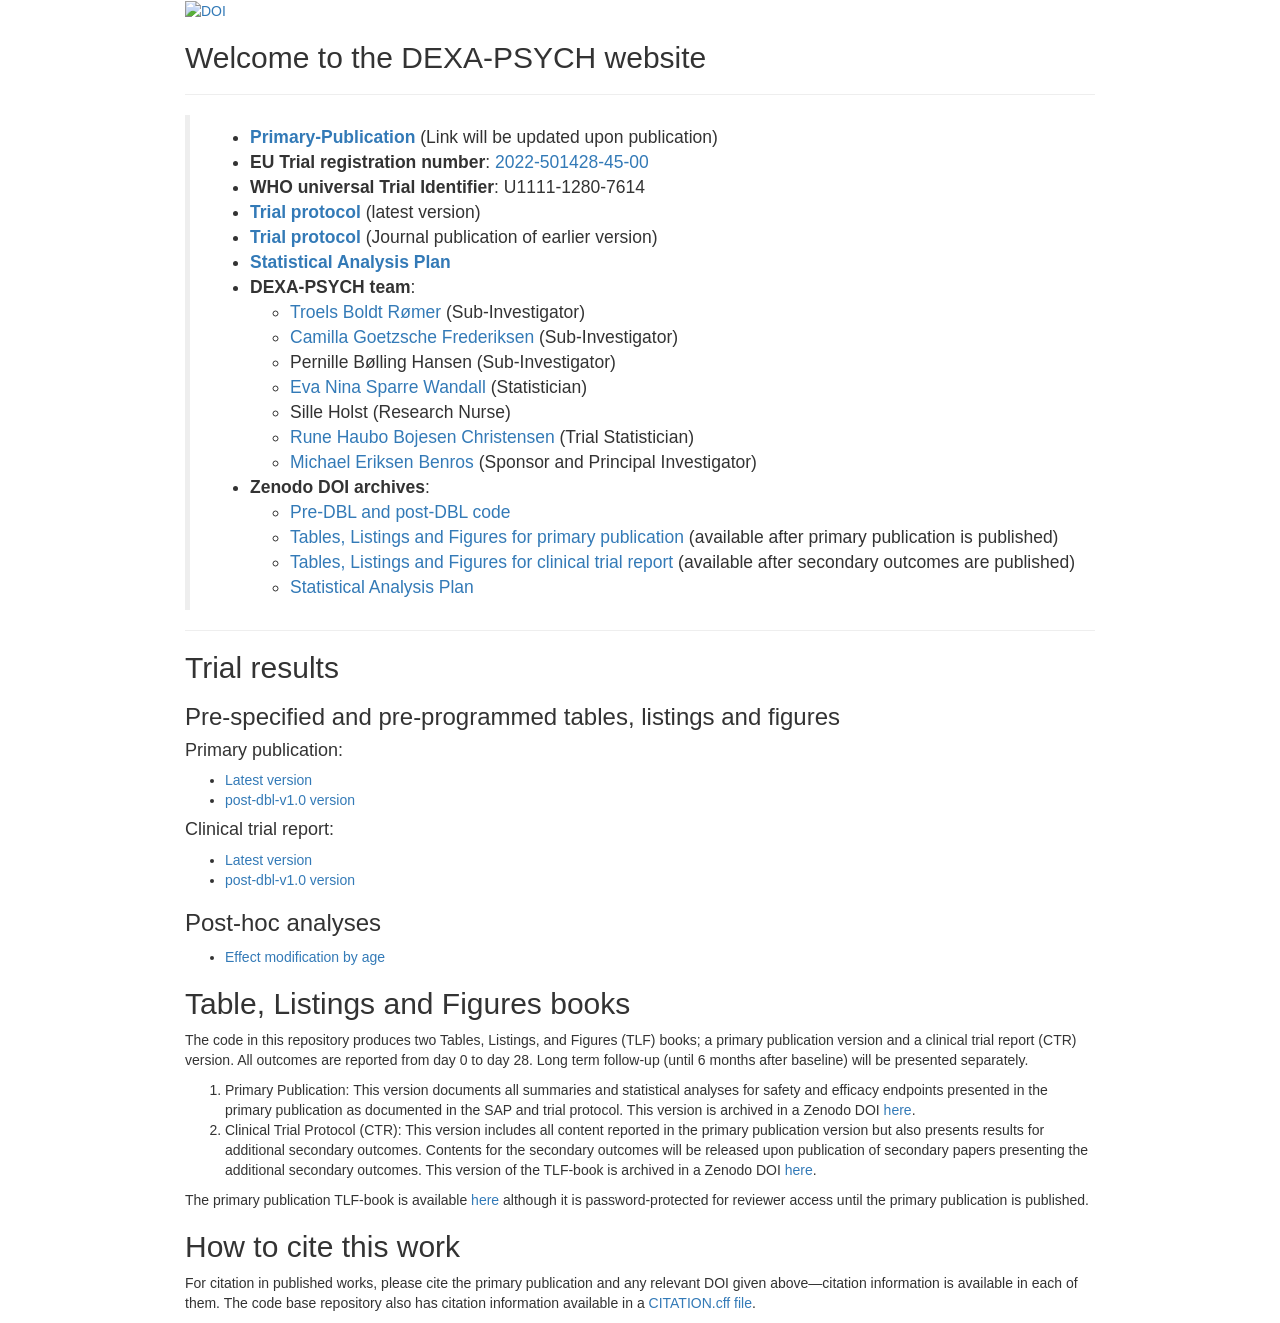
==== docs/index.html @ 99166787 "add pages site" ====
<!DOCTYPE html>

<html>

<head>

<meta charset="utf-8" />
<meta name="generator" content="pandoc" />
<meta http-equiv="X-UA-Compatible" content="IE=EDGE" />




<title>index.knit</title>

<script>// Pandoc 2.9 adds attributes on both header and div. We remove the former (to
// be compatible with the behavior of Pandoc < 2.8).
document.addEventListener('DOMContentLoaded', function(e) {
  var hs = document.querySelectorAll("div.section[class*='level'] > :first-child");
  var i, h, a;
  for (i = 0; i < hs.length; i++) {
    h = hs[i];
    if (!/^h[1-6]$/i.test(h.tagName)) continue;  // it should be a header h1-h6
    a = h.attributes;
    while (a.length > 0) h.removeAttribute(a[0].name);
  }
});
</script>
<script>/*! jQuery v3.6.0 | (c) OpenJS Foundation and other contributors | jquery.org/license */
!function(e,t){"use strict";"object"==typeof module&&"object"==typeof module.exports?module.exports=e.document?t(e,!0):function(e){if(!e.document)throw new Error("jQuery requires a window with a document");return t(e)}:t(e)}("undefined"!=typeof window?window:this,function(C,e){"use strict";var t=[],r=Object.getPrototypeOf,s=t.slice,g=t.flat?function(e){return t.flat.call(e)}:function(e){return t.concat.apply([],e)},u=t.push,i=t.indexOf,n={},o=n.toString,v=n.hasOwnProperty,a=v.toString,l=a.call(Object),y={},m=function(e){return"function"==typeof e&&"number"!=typeof e.nodeType&&"function"!=typeof e.item},x=function(e){return null!=e&&e===e.window},E=C.document,c={type:!0,src:!0,nonce:!0,noModule:!0};function b(e,t,n){var r,i,o=(n=n||E).createElement("script");if(o.text=e,t)for(r in c)(i=t[r]||t.getAttribute&&t.getAttribute(r))&&o.setAttribute(r,i);n.head.appendChild(o).parentNode.removeChild(o)}function w(e){return null==e?e+"":"object"==typeof e||"function"==typeof e?n[o.call(e)]||"object":typeof e}var f="3.6.0",S=function(e,t){return new S.fn.init(e,t)};function p(e){var t=!!e&&"length"in e&&e.length,n=w(e);return!m(e)&&!x(e)&&("array"===n||0===t||"number"==typeof t&&0<t&&t-1 in e)}S.fn=S.prototype={jquery:f,constructor:S,length:0,toArray:function(){return s.call(this)},get:function(e){return null==e?s.call(this):e<0?this[e+this.length]:this[e]},pushStack:function(e){var t=S.merge(this.constructor(),e);return t.prevObject=this,t},each:function(e){return S.each(this,e)},map:function(n){return this.pushStack(S.map(this,function(e,t){return n.call(e,t,e)}))},slice:function(){return this.pushStack(s.apply(this,arguments))},first:function(){return this.eq(0)},last:function(){return this.eq(-1)},even:function(){return this.pushStack(S.grep(this,function(e,t){return(t+1)%2}))},odd:function(){return this.pushStack(S.grep(this,function(e,t){return t%2}))},eq:function(e){var t=this.length,n=+e+(e<0?t:0);return this.pushStack(0<=n&&n<t?[this[n]]:[])},end:function(){return this.prevObject||this.constructor()},push:u,sort:t.sort,splice:t.splice},S.extend=S.fn.extend=function(){var e,t,n,r,i,o,a=arguments[0]||{},s=1,u=arguments.length,l=!1;for("boolean"==typeof a&&(l=a,a=arguments[s]||{},s++),"object"==typeof a||m(a)||(a={}),s===u&&(a=this,s--);s<u;s++)if(null!=(e=arguments[s]))for(t in e)r=e[t],"__proto__"!==t&&a!==r&&(l&&r&&(S.isPlainObject(r)||(i=Array.isArray(r)))?(n=a[t],o=i&&!Array.isArray(n)?[]:i||S.isPlainObject(n)?n:{},i=!1,a[t]=S.extend(l,o,r)):void 0!==r&&(a[t]=r));return a},S.extend({expando:"jQuery"+(f+Math.random()).replace(/\D/g,""),isReady:!0,error:function(e){throw new Error(e)},noop:function(){},isPlainObject:function(e){var t,n;return!(!e||"[object Object]"!==o.call(e))&&(!(t=r(e))||"function"==typeof(n=v.call(t,"constructor")&&t.constructor)&&a.call(n)===l)},isEmptyObject:function(e){var t;for(t in e)return!1;return!0},globalEval:function(e,t,n){b(e,{nonce:t&&t.nonce},n)},each:function(e,t){var n,r=0;if(p(e)){for(n=e.length;r<n;r++)if(!1===t.call(e[r],r,e[r]))break}else for(r in e)if(!1===t.call(e[r],r,e[r]))break;return e},makeArray:function(e,t){var n=t||[];return null!=e&&(p(Object(e))?S.merge(n,"string"==typeof e?[e]:e):u.call(n,e)),n},inArray:function(e,t,n){return null==t?-1:i.call(t,e,n)},merge:function(e,t){for(var n=+t.length,r=0,i=e.length;r<n;r++)e[i++]=t[r];return e.length=i,e},grep:function(e,t,n){for(var r=[],i=0,o=e.length,a=!n;i<o;i++)!t(e[i],i)!==a&&r.push(e[i]);return r},map:function(e,t,n){var r,i,o=0,a=[];if(p(e))for(r=e.length;o<r;o++)null!=(i=t(e[o],o,n))&&a.push(i);else for(o in e)null!=(i=t(e[o],o,n))&&a.push(i);return g(a)},guid:1,support:y}),"function"==typeof Symbol&&(S.fn[Symbol.iterator]=t[Symbol.iterator]),S.each("Boolean Number String Function Array Date RegExp Object Error Symbol".split(" "),function(e,t){n["[object "+t+"]"]=t.toLowerCase()});var d=function(n){var e,d,b,o,i,h,f,g,w,u,l,T,C,a,E,v,s,c,y,S="sizzle"+1*new Date,p=n.document,k=0,r=0,m=ue(),x=ue(),A=ue(),N=ue(),j=function(e,t){return e===t&&(l=!0),0},D={}.hasOwnProperty,t=[],q=t.pop,L=t.push,H=t.push,O=t.slice,P=function(e,t){for(var n=0,r=e.length;n<r;n++)if(e[n]===t)return n;return-1},R="checked|selected|async|autofocus|autoplay|controls|defer|disabled|hidden|ismap|loop|multiple|open|readonly|required|scoped",M="[\\x20\\t\\r\\n\\f]",I="(?:\\\\[\\da-fA-F]{1,6}"+M+"?|\\\\[^\\r\\n\\f]|[\\w-]|[^\0-\\x7f])+",W="\\["+M+"*("+I+")(?:"+M+"*([*^$|!~]?=)"+M+"*(?:'((?:\\\\.|[^\\\\'])*)'|\"((?:\\\\.|[^\\\\\"])*)\"|("+I+"))|)"+M+"*\\]",F=":("+I+")(?:\\((('((?:\\\\.|[^\\\\'])*)'|\"((?:\\\\.|[^\\\\\"])*)\")|((?:\\\\.|[^\\\\()[\\]]|"+W+")*)|.*)\\)|)",B=new RegExp(M+"+","g"),$=new RegExp("^"+M+"+|((?:^|[^\\\\])(?:\\\\.)*)"+M+"+$","g"),_=new RegExp("^"+M+"*,"+M+"*"),z=new RegExp("^"+M+"*([>+~]|"+M+")"+M+"*"),U=new RegExp(M+"|>"),X=new RegExp(F),V=new RegExp("^"+I+"$"),G={ID:new RegExp("^#("+I+")"),CLASS:new RegExp("^\\.("+I+")"),TAG:new RegExp("^("+I+"|[*])"),ATTR:new RegExp("^"+W),PSEUDO:new RegExp("^"+F),CHILD:new RegExp("^:(only|first|last|nth|nth-last)-(child|of-type)(?:\\("+M+"*(even|odd|(([+-]|)(\\d*)n|)"+M+"*(?:([+-]|)"+M+"*(\\d+)|))"+M+"*\\)|)","i"),bool:new RegExp("^(?:"+R+")$","i"),needsContext:new RegExp("^"+M+"*[>+~]|:(even|odd|eq|gt|lt|nth|first|last)(?:\\("+M+"*((?:-\\d)?\\d*)"+M+"*\\)|)(?=[^-]|$)","i")},Y=/HTML$/i,Q=/^(?:input|select|textarea|button)$/i,J=/^h\d$/i,K=/^[^{]+\{\s*\[native \w/,Z=/^(?:#([\w-]+)|(\w+)|\.([\w-]+))$/,ee=/[+~]/,te=new RegExp("\\\\[\\da-fA-F]{1,6}"+M+"?|\\\\([^\\r\\n\\f])","g"),ne=function(e,t){var n="0x"+e.slice(1)-65536;return t||(n<0?String.fromCharCode(n+65536):String.fromCharCode(n>>10|55296,1023&n|56320))},re=/([\0-\x1f\x7f]|^-?\d)|^-$|[^\0-\x1f\x7f-\uFFFF\w-]/g,ie=function(e,t){return t?"\0"===e?"\ufffd":e.slice(0,-1)+"\\"+e.charCodeAt(e.length-1).toString(16)+" ":"\\"+e},oe=function(){T()},ae=be(function(e){return!0===e.disabled&&"fieldset"===e.nodeName.toLowerCase()},{dir:"parentNode",next:"legend"});try{H.apply(t=O.call(p.childNodes),p.childNodes),t[p.childNodes.length].nodeType}catch(e){H={apply:t.length?function(e,t){L.apply(e,O.call(t))}:function(e,t){var n=e.length,r=0;while(e[n++]=t[r++]);e.length=n-1}}}function se(t,e,n,r){var i,o,a,s,u,l,c,f=e&&e.ownerDocument,p=e?e.nodeType:9;if(n=n||[],"string"!=typeof t||!t||1!==p&&9!==p&&11!==p)return n;if(!r&&(T(e),e=e||C,E)){if(11!==p&&(u=Z.exec(t)))if(i=u[1]){if(9===p){if(!(a=e.getElementById(i)))return n;if(a.id===i)return n.push(a),n}else if(f&&(a=f.getElementById(i))&&y(e,a)&&a.id===i)return n.push(a),n}else{if(u[2])return H.apply(n,e.getElementsByTagName(t)),n;if((i=u[3])&&d.getElementsByClassName&&e.getElementsByClassName)return H.apply(n,e.getElementsByClassName(i)),n}if(d.qsa&&!N[t+" "]&&(!v||!v.test(t))&&(1!==p||"object"!==e.nodeName.toLowerCase())){if(c=t,f=e,1===p&&(U.test(t)||z.test(t))){(f=ee.test(t)&&ye(e.parentNode)||e)===e&&d.scope||((s=e.getAttribute("id"))?s=s.replace(re,ie):e.setAttribute("id",s=S)),o=(l=h(t)).length;while(o--)l[o]=(s?"#"+s:":scope")+" "+xe(l[o]);c=l.join(",")}try{return H.apply(n,f.querySelectorAll(c)),n}catch(e){N(t,!0)}finally{s===S&&e.removeAttribute("id")}}}return g(t.replace($,"$1"),e,n,r)}function ue(){var r=[];return function e(t,n){return r.push(t+" ")>b.cacheLength&&delete e[r.shift()],e[t+" "]=n}}function le(e){return e[S]=!0,e}function ce(e){var t=C.createElement("fieldset");try{return!!e(t)}catch(e){return!1}finally{t.parentNode&&t.parentNode.removeChild(t),t=null}}function fe(e,t){var n=e.split("|"),r=n.length;while(r--)b.attrHandle[n[r]]=t}function pe(e,t){var n=t&&e,r=n&&1===e.nodeType&&1===t.nodeType&&e.sourceIndex-t.sourceIndex;if(r)return r;if(n)while(n=n.nextSibling)if(n===t)return-1;return e?1:-1}function de(t){return function(e){return"input"===e.nodeName.toLowerCase()&&e.type===t}}function he(n){return function(e){var t=e.nodeName.toLowerCase();return("input"===t||"button"===t)&&e.type===n}}function ge(t){return function(e){return"form"in e?e.parentNode&&!1===e.disabled?"label"in e?"label"in e.parentNode?e.parentNode.disabled===t:e.disabled===t:e.isDisabled===t||e.isDisabled!==!t&&ae(e)===t:e.disabled===t:"label"in e&&e.disabled===t}}function ve(a){return le(function(o){return o=+o,le(function(e,t){var n,r=a([],e.length,o),i=r.length;while(i--)e[n=r[i]]&&(e[n]=!(t[n]=e[n]))})})}function ye(e){return e&&"undefined"!=typeof e.getElementsByTagName&&e}for(e in d=se.support={},i=se.isXML=function(e){var t=e&&e.namespaceURI,n=e&&(e.ownerDocument||e).documentElement;return!Y.test(t||n&&n.nodeName||"HTML")},T=se.setDocument=function(e){var t,n,r=e?e.ownerDocument||e:p;return r!=C&&9===r.nodeType&&r.documentElement&&(a=(C=r).documentElement,E=!i(C),p!=C&&(n=C.defaultView)&&n.top!==n&&(n.addEventListener?n.addEventListener("unload",oe,!1):n.attachEvent&&n.attachEvent("onunload",oe)),d.scope=ce(function(e){return a.appendChild(e).appendChild(C.createElement("div")),"undefined"!=typeof e.querySelectorAll&&!e.querySelectorAll(":scope fieldset div").length}),d.attributes=ce(function(e){return e.className="i",!e.getAttribute("className")}),d.getElementsByTagName=ce(function(e){return e.appendChild(C.createComment("")),!e.getElementsByTagName("*").length}),d.getElementsByClassName=K.test(C.getElementsByClassName),d.getById=ce(function(e){return a.appendChild(e).id=S,!C.getElementsByName||!C.getElementsByName(S).length}),d.getById?(b.filter.ID=function(e){var t=e.replace(te,ne);return function(e){return e.getAttribute("id")===t}},b.find.ID=function(e,t){if("undefined"!=typeof t.getElementById&&E){var n=t.getElementById(e);return n?[n]:[]}}):(b.filter.ID=function(e){var n=e.replace(te,ne);return function(e){var t="undefined"!=typeof e.getAttributeNode&&e.getAttributeNode("id");return t&&t.value===n}},b.find.ID=function(e,t){if("undefined"!=typeof t.getElementById&&E){var n,r,i,o=t.getElementById(e);if(o){if((n=o.getAttributeNode("id"))&&n.value===e)return[o];i=t.getElementsByName(e),r=0;while(o=i[r++])if((n=o.getAttributeNode("id"))&&n.value===e)return[o]}return[]}}),b.find.TAG=d.getElementsByTagName?function(e,t){return"undefined"!=typeof t.getElementsByTagName?t.getElementsByTagName(e):d.qsa?t.querySelectorAll(e):void 0}:function(e,t){var n,r=[],i=0,o=t.getElementsByTagName(e);if("*"===e){while(n=o[i++])1===n.nodeType&&r.push(n);return r}return o},b.find.CLASS=d.getElementsByClassName&&function(e,t){if("undefined"!=typeof t.getElementsByClassName&&E)return t.getElementsByClassName(e)},s=[],v=[],(d.qsa=K.test(C.querySelectorAll))&&(ce(function(e){var t;a.appendChild(e).innerHTML="<a id='"+S+"'></a><select id='"+S+"-\r\\' msallowcapture=''><option selected=''></option></select>",e.querySelectorAll("[msallowcapture^='']").length&&v.push("[*^$]="+M+"*(?:''|\"\")"),e.querySelectorAll("[selected]").length||v.push("\\["+M+"*(?:value|"+R+")"),e.querySelectorAll("[id~="+S+"-]").length||v.push("~="),(t=C.createElement("input")).setAttribute("name",""),e.appendChild(t),e.querySelectorAll("[name='']").length||v.push("\\["+M+"*name"+M+"*="+M+"*(?:''|\"\")"),e.querySelectorAll(":checked").length||v.push(":checked"),e.querySelectorAll("a#"+S+"+*").length||v.push(".#.+[+~]"),e.querySelectorAll("\\\f"),v.push("[\\r\\n\\f]")}),ce(function(e){e.innerHTML="<a href='' disabled='disabled'></a><select disabled='disabled'><option/></select>";var t=C.createElement("input");t.setAttribute("type","hidden"),e.appendChild(t).setAttribute("name","D"),e.querySelectorAll("[name=d]").length&&v.push("name"+M+"*[*^$|!~]?="),2!==e.querySelectorAll(":enabled").length&&v.push(":enabled",":disabled"),a.appendChild(e).disabled=!0,2!==e.querySelectorAll(":disabled").length&&v.push(":enabled",":disabled"),e.querySelectorAll("*,:x"),v.push(",.*:")})),(d.matchesSelector=K.test(c=a.matches||a.webkitMatchesSelector||a.mozMatchesSelector||a.oMatchesSelector||a.msMatchesSelector))&&ce(function(e){d.disconnectedMatch=c.call(e,"*"),c.call(e,"[s!='']:x"),s.push("!=",F)}),v=v.length&&new RegExp(v.join("|")),s=s.length&&new RegExp(s.join("|")),t=K.test(a.compareDocumentPosition),y=t||K.test(a.contains)?function(e,t){var n=9===e.nodeType?e.documentElement:e,r=t&&t.parentNode;return e===r||!(!r||1!==r.nodeType||!(n.contains?n.contains(r):e.compareDocumentPosition&&16&e.compareDocumentPosition(r)))}:function(e,t){if(t)while(t=t.parentNode)if(t===e)return!0;return!1},j=t?function(e,t){if(e===t)return l=!0,0;var n=!e.compareDocumentPosition-!t.compareDocumentPosition;return n||(1&(n=(e.ownerDocument||e)==(t.ownerDocument||t)?e.compareDocumentPosition(t):1)||!d.sortDetached&&t.compareDocumentPosition(e)===n?e==C||e.ownerDocument==p&&y(p,e)?-1:t==C||t.ownerDocument==p&&y(p,t)?1:u?P(u,e)-P(u,t):0:4&n?-1:1)}:function(e,t){if(e===t)return l=!0,0;var n,r=0,i=e.parentNode,o=t.parentNode,a=[e],s=[t];if(!i||!o)return e==C?-1:t==C?1:i?-1:o?1:u?P(u,e)-P(u,t):0;if(i===o)return pe(e,t);n=e;while(n=n.parentNode)a.unshift(n);n=t;while(n=n.parentNode)s.unshift(n);while(a[r]===s[r])r++;return r?pe(a[r],s[r]):a[r]==p?-1:s[r]==p?1:0}),C},se.matches=function(e,t){return se(e,null,null,t)},se.matchesSelector=function(e,t){if(T(e),d.matchesSelector&&E&&!N[t+" "]&&(!s||!s.test(t))&&(!v||!v.test(t)))try{var n=c.call(e,t);if(n||d.disconnectedMatch||e.document&&11!==e.document.nodeType)return n}catch(e){N(t,!0)}return 0<se(t,C,null,[e]).length},se.contains=function(e,t){return(e.ownerDocument||e)!=C&&T(e),y(e,t)},se.attr=function(e,t){(e.ownerDocument||e)!=C&&T(e);var n=b.attrHandle[t.toLowerCase()],r=n&&D.call(b.attrHandle,t.toLowerCase())?n(e,t,!E):void 0;return void 0!==r?r:d.attributes||!E?e.getAttribute(t):(r=e.getAttributeNode(t))&&r.specified?r.value:null},se.escape=function(e){return(e+"").replace(re,ie)},se.error=function(e){throw new Error("Syntax error, unrecognized expression: "+e)},se.uniqueSort=function(e){var t,n=[],r=0,i=0;if(l=!d.detectDuplicates,u=!d.sortStable&&e.slice(0),e.sort(j),l){while(t=e[i++])t===e[i]&&(r=n.push(i));while(r--)e.splice(n[r],1)}return u=null,e},o=se.getText=function(e){var t,n="",r=0,i=e.nodeType;if(i){if(1===i||9===i||11===i){if("string"==typeof e.textContent)return e.textContent;for(e=e.firstChild;e;e=e.nextSibling)n+=o(e)}else if(3===i||4===i)return e.nodeValue}else while(t=e[r++])n+=o(t);return n},(b=se.selectors={cacheLength:50,createPseudo:le,match:G,attrHandle:{},find:{},relative:{">":{dir:"parentNode",first:!0}," ":{dir:"parentNode"},"+":{dir:"previousSibling",first:!0},"~":{dir:"previousSibling"}},preFilter:{ATTR:function(e){return e[1]=e[1].replace(te,ne),e[3]=(e[3]||e[4]||e[5]||"").replace(te,ne),"~="===e[2]&&(e[3]=" "+e[3]+" "),e.slice(0,4)},CHILD:function(e){return e[1]=e[1].toLowerCase(),"nth"===e[1].slice(0,3)?(e[3]||se.error(e[0]),e[4]=+(e[4]?e[5]+(e[6]||1):2*("even"===e[3]||"odd"===e[3])),e[5]=+(e[7]+e[8]||"odd"===e[3])):e[3]&&se.error(e[0]),e},PSEUDO:function(e){var t,n=!e[6]&&e[2];return G.CHILD.test(e[0])?null:(e[3]?e[2]=e[4]||e[5]||"":n&&X.test(n)&&(t=h(n,!0))&&(t=n.indexOf(")",n.length-t)-n.length)&&(e[0]=e[0].slice(0,t),e[2]=n.slice(0,t)),e.slice(0,3))}},filter:{TAG:function(e){var t=e.replace(te,ne).toLowerCase();return"*"===e?function(){return!0}:function(e){return e.nodeName&&e.nodeName.toLowerCase()===t}},CLASS:function(e){var t=m[e+" "];return t||(t=new RegExp("(^|"+M+")"+e+"("+M+"|$)"))&&m(e,function(e){return t.test("string"==typeof e.className&&e.className||"undefined"!=typeof e.getAttribute&&e.getAttribute("class")||"")})},ATTR:function(n,r,i){return function(e){var t=se.attr(e,n);return null==t?"!="===r:!r||(t+="","="===r?t===i:"!="===r?t!==i:"^="===r?i&&0===t.indexOf(i):"*="===r?i&&-1<t.indexOf(i):"$="===r?i&&t.slice(-i.length)===i:"~="===r?-1<(" "+t.replace(B," ")+" ").indexOf(i):"|="===r&&(t===i||t.slice(0,i.length+1)===i+"-"))}},CHILD:function(h,e,t,g,v){var y="nth"!==h.slice(0,3),m="last"!==h.slice(-4),x="of-type"===e;return 1===g&&0===v?function(e){return!!e.parentNode}:function(e,t,n){var r,i,o,a,s,u,l=y!==m?"nextSibling":"previousSibling",c=e.parentNode,f=x&&e.nodeName.toLowerCase(),p=!n&&!x,d=!1;if(c){if(y){while(l){a=e;while(a=a[l])if(x?a.nodeName.toLowerCase()===f:1===a.nodeType)return!1;u=l="only"===h&&!u&&"nextSibling"}return!0}if(u=[m?c.firstChild:c.lastChild],m&&p){d=(s=(r=(i=(o=(a=c)[S]||(a[S]={}))[a.uniqueID]||(o[a.uniqueID]={}))[h]||[])[0]===k&&r[1])&&r[2],a=s&&c.childNodes[s];while(a=++s&&a&&a[l]||(d=s=0)||u.pop())if(1===a.nodeType&&++d&&a===e){i[h]=[k,s,d];break}}else if(p&&(d=s=(r=(i=(o=(a=e)[S]||(a[S]={}))[a.uniqueID]||(o[a.uniqueID]={}))[h]||[])[0]===k&&r[1]),!1===d)while(a=++s&&a&&a[l]||(d=s=0)||u.pop())if((x?a.nodeName.toLowerCase()===f:1===a.nodeType)&&++d&&(p&&((i=(o=a[S]||(a[S]={}))[a.uniqueID]||(o[a.uniqueID]={}))[h]=[k,d]),a===e))break;return(d-=v)===g||d%g==0&&0<=d/g}}},PSEUDO:function(e,o){var t,a=b.pseudos[e]||b.setFilters[e.toLowerCase()]||se.error("unsupported pseudo: "+e);return a[S]?a(o):1<a.length?(t=[e,e,"",o],b.setFilters.hasOwnProperty(e.toLowerCase())?le(function(e,t){var n,r=a(e,o),i=r.length;while(i--)e[n=P(e,r[i])]=!(t[n]=r[i])}):function(e){return a(e,0,t)}):a}},pseudos:{not:le(function(e){var r=[],i=[],s=f(e.replace($,"$1"));return s[S]?le(function(e,t,n,r){var i,o=s(e,null,r,[]),a=e.length;while(a--)(i=o[a])&&(e[a]=!(t[a]=i))}):function(e,t,n){return r[0]=e,s(r,null,n,i),r[0]=null,!i.pop()}}),has:le(function(t){return function(e){return 0<se(t,e).length}}),contains:le(function(t){return t=t.replace(te,ne),function(e){return-1<(e.textContent||o(e)).indexOf(t)}}),lang:le(function(n){return V.test(n||"")||se.error("unsupported lang: "+n),n=n.replace(te,ne).toLowerCase(),function(e){var t;do{if(t=E?e.lang:e.getAttribute("xml:lang")||e.getAttribute("lang"))return(t=t.toLowerCase())===n||0===t.indexOf(n+"-")}while((e=e.parentNode)&&1===e.nodeType);return!1}}),target:function(e){var t=n.location&&n.location.hash;return t&&t.slice(1)===e.id},root:function(e){return e===a},focus:function(e){return e===C.activeElement&&(!C.hasFocus||C.hasFocus())&&!!(e.type||e.href||~e.tabIndex)},enabled:ge(!1),disabled:ge(!0),checked:function(e){var t=e.nodeName.toLowerCase();return"input"===t&&!!e.checked||"option"===t&&!!e.selected},selected:function(e){return e.parentNode&&e.parentNode.selectedIndex,!0===e.selected},empty:function(e){for(e=e.firstChild;e;e=e.nextSibling)if(e.nodeType<6)return!1;return!0},parent:function(e){return!b.pseudos.empty(e)},header:function(e){return J.test(e.nodeName)},input:function(e){return Q.test(e.nodeName)},button:function(e){var t=e.nodeName.toLowerCase();return"input"===t&&"button"===e.type||"button"===t},text:function(e){var t;return"input"===e.nodeName.toLowerCase()&&"text"===e.type&&(null==(t=e.getAttribute("type"))||"text"===t.toLowerCase())},first:ve(function(){return[0]}),last:ve(function(e,t){return[t-1]}),eq:ve(function(e,t,n){return[n<0?n+t:n]}),even:ve(function(e,t){for(var n=0;n<t;n+=2)e.push(n);return e}),odd:ve(function(e,t){for(var n=1;n<t;n+=2)e.push(n);return e}),lt:ve(function(e,t,n){for(var r=n<0?n+t:t<n?t:n;0<=--r;)e.push(r);return e}),gt:ve(function(e,t,n){for(var r=n<0?n+t:n;++r<t;)e.push(r);return e})}}).pseudos.nth=b.pseudos.eq,{radio:!0,checkbox:!0,file:!0,password:!0,image:!0})b.pseudos[e]=de(e);for(e in{submit:!0,reset:!0})b.pseudos[e]=he(e);function me(){}function xe(e){for(var t=0,n=e.length,r="";t<n;t++)r+=e[t].value;return r}function be(s,e,t){var u=e.dir,l=e.next,c=l||u,f=t&&"parentNode"===c,p=r++;return e.first?function(e,t,n){while(e=e[u])if(1===e.nodeType||f)return s(e,t,n);return!1}:function(e,t,n){var r,i,o,a=[k,p];if(n){while(e=e[u])if((1===e.nodeType||f)&&s(e,t,n))return!0}else while(e=e[u])if(1===e.nodeType||f)if(i=(o=e[S]||(e[S]={}))[e.uniqueID]||(o[e.uniqueID]={}),l&&l===e.nodeName.toLowerCase())e=e[u]||e;else{if((r=i[c])&&r[0]===k&&r[1]===p)return a[2]=r[2];if((i[c]=a)[2]=s(e,t,n))return!0}return!1}}function we(i){return 1<i.length?function(e,t,n){var r=i.length;while(r--)if(!i[r](e,t,n))return!1;return!0}:i[0]}function Te(e,t,n,r,i){for(var o,a=[],s=0,u=e.length,l=null!=t;s<u;s++)(o=e[s])&&(n&&!n(o,r,i)||(a.push(o),l&&t.push(s)));return a}function Ce(d,h,g,v,y,e){return v&&!v[S]&&(v=Ce(v)),y&&!y[S]&&(y=Ce(y,e)),le(function(e,t,n,r){var i,o,a,s=[],u=[],l=t.length,c=e||function(e,t,n){for(var r=0,i=t.length;r<i;r++)se(e,t[r],n);return n}(h||"*",n.nodeType?[n]:n,[]),f=!d||!e&&h?c:Te(c,s,d,n,r),p=g?y||(e?d:l||v)?[]:t:f;if(g&&g(f,p,n,r),v){i=Te(p,u),v(i,[],n,r),o=i.length;while(o--)(a=i[o])&&(p[u[o]]=!(f[u[o]]=a))}if(e){if(y||d){if(y){i=[],o=p.length;while(o--)(a=p[o])&&i.push(f[o]=a);y(null,p=[],i,r)}o=p.length;while(o--)(a=p[o])&&-1<(i=y?P(e,a):s[o])&&(e[i]=!(t[i]=a))}}else p=Te(p===t?p.splice(l,p.length):p),y?y(null,t,p,r):H.apply(t,p)})}function Ee(e){for(var i,t,n,r=e.length,o=b.relative[e[0].type],a=o||b.relative[" "],s=o?1:0,u=be(function(e){return e===i},a,!0),l=be(function(e){return-1<P(i,e)},a,!0),c=[function(e,t,n){var r=!o&&(n||t!==w)||((i=t).nodeType?u(e,t,n):l(e,t,n));return i=null,r}];s<r;s++)if(t=b.relative[e[s].type])c=[be(we(c),t)];else{if((t=b.filter[e[s].type].apply(null,e[s].matches))[S]){for(n=++s;n<r;n++)if(b.relative[e[n].type])break;return Ce(1<s&&we(c),1<s&&xe(e.slice(0,s-1).concat({value:" "===e[s-2].type?"*":""})).replace($,"$1"),t,s<n&&Ee(e.slice(s,n)),n<r&&Ee(e=e.slice(n)),n<r&&xe(e))}c.push(t)}return we(c)}return me.prototype=b.filters=b.pseudos,b.setFilters=new me,h=se.tokenize=function(e,t){var n,r,i,o,a,s,u,l=x[e+" "];if(l)return t?0:l.slice(0);a=e,s=[],u=b.preFilter;while(a){for(o in n&&!(r=_.exec(a))||(r&&(a=a.slice(r[0].length)||a),s.push(i=[])),n=!1,(r=z.exec(a))&&(n=r.shift(),i.push({value:n,type:r[0].replace($," ")}),a=a.slice(n.length)),b.filter)!(r=G[o].exec(a))||u[o]&&!(r=u[o](r))||(n=r.shift(),i.push({value:n,type:o,matches:r}),a=a.slice(n.length));if(!n)break}return t?a.length:a?se.error(e):x(e,s).slice(0)},f=se.compile=function(e,t){var n,v,y,m,x,r,i=[],o=[],a=A[e+" "];if(!a){t||(t=h(e)),n=t.length;while(n--)(a=Ee(t[n]))[S]?i.push(a):o.push(a);(a=A(e,(v=o,m=0<(y=i).length,x=0<v.length,r=function(e,t,n,r,i){var o,a,s,u=0,l="0",c=e&&[],f=[],p=w,d=e||x&&b.find.TAG("*",i),h=k+=null==p?1:Math.random()||.1,g=d.length;for(i&&(w=t==C||t||i);l!==g&&null!=(o=d[l]);l++){if(x&&o){a=0,t||o.ownerDocument==C||(T(o),n=!E);while(s=v[a++])if(s(o,t||C,n)){r.push(o);break}i&&(k=h)}m&&((o=!s&&o)&&u--,e&&c.push(o))}if(u+=l,m&&l!==u){a=0;while(s=y[a++])s(c,f,t,n);if(e){if(0<u)while(l--)c[l]||f[l]||(f[l]=q.call(r));f=Te(f)}H.apply(r,f),i&&!e&&0<f.length&&1<u+y.length&&se.uniqueSort(r)}return i&&(k=h,w=p),c},m?le(r):r))).selector=e}return a},g=se.select=function(e,t,n,r){var i,o,a,s,u,l="function"==typeof e&&e,c=!r&&h(e=l.selector||e);if(n=n||[],1===c.length){if(2<(o=c[0]=c[0].slice(0)).length&&"ID"===(a=o[0]).type&&9===t.nodeType&&E&&b.relative[o[1].type]){if(!(t=(b.find.ID(a.matches[0].replace(te,ne),t)||[])[0]))return n;l&&(t=t.parentNode),e=e.slice(o.shift().value.length)}i=G.needsContext.test(e)?0:o.length;while(i--){if(a=o[i],b.relative[s=a.type])break;if((u=b.find[s])&&(r=u(a.matches[0].replace(te,ne),ee.test(o[0].type)&&ye(t.parentNode)||t))){if(o.splice(i,1),!(e=r.length&&xe(o)))return H.apply(n,r),n;break}}}return(l||f(e,c))(r,t,!E,n,!t||ee.test(e)&&ye(t.parentNode)||t),n},d.sortStable=S.split("").sort(j).join("")===S,d.detectDuplicates=!!l,T(),d.sortDetached=ce(function(e){return 1&e.compareDocumentPosition(C.createElement("fieldset"))}),ce(function(e){return e.innerHTML="<a href='#'></a>","#"===e.firstChild.getAttribute("href")})||fe("type|href|height|width",function(e,t,n){if(!n)return e.getAttribute(t,"type"===t.toLowerCase()?1:2)}),d.attributes&&ce(function(e){return e.innerHTML="<input/>",e.firstChild.setAttribute("value",""),""===e.firstChild.getAttribute("value")})||fe("value",function(e,t,n){if(!n&&"input"===e.nodeName.toLowerCase())return e.defaultValue}),ce(function(e){return null==e.getAttribute("disabled")})||fe(R,function(e,t,n){var r;if(!n)return!0===e[t]?t.toLowerCase():(r=e.getAttributeNode(t))&&r.specified?r.value:null}),se}(C);S.find=d,S.expr=d.selectors,S.expr[":"]=S.expr.pseudos,S.uniqueSort=S.unique=d.uniqueSort,S.text=d.getText,S.isXMLDoc=d.isXML,S.contains=d.contains,S.escapeSelector=d.escape;var h=function(e,t,n){var r=[],i=void 0!==n;while((e=e[t])&&9!==e.nodeType)if(1===e.nodeType){if(i&&S(e).is(n))break;r.push(e)}return r},T=function(e,t){for(var n=[];e;e=e.nextSibling)1===e.nodeType&&e!==t&&n.push(e);return n},k=S.expr.match.needsContext;function A(e,t){return e.nodeName&&e.nodeName.toLowerCase()===t.toLowerCase()}var N=/^<([a-z][^\/\0>:\x20\t\r\n\f]*)[\x20\t\r\n\f]*\/?>(?:<\/\1>|)$/i;function j(e,n,r){return m(n)?S.grep(e,function(e,t){return!!n.call(e,t,e)!==r}):n.nodeType?S.grep(e,function(e){return e===n!==r}):"string"!=typeof n?S.grep(e,function(e){return-1<i.call(n,e)!==r}):S.filter(n,e,r)}S.filter=function(e,t,n){var r=t[0];return n&&(e=":not("+e+")"),1===t.length&&1===r.nodeType?S.find.matchesSelector(r,e)?[r]:[]:S.find.matches(e,S.grep(t,function(e){return 1===e.nodeType}))},S.fn.extend({find:function(e){var t,n,r=this.length,i=this;if("string"!=typeof e)return this.pushStack(S(e).filter(function(){for(t=0;t<r;t++)if(S.contains(i[t],this))return!0}));for(n=this.pushStack([]),t=0;t<r;t++)S.find(e,i[t],n);return 1<r?S.uniqueSort(n):n},filter:function(e){return this.pushStack(j(this,e||[],!1))},not:function(e){return this.pushStack(j(this,e||[],!0))},is:function(e){return!!j(this,"string"==typeof e&&k.test(e)?S(e):e||[],!1).length}});var D,q=/^(?:\s*(<[\w\W]+>)[^>]*|#([\w-]+))$/;(S.fn.init=function(e,t,n){var r,i;if(!e)return this;if(n=n||D,"string"==typeof e){if(!(r="<"===e[0]&&">"===e[e.length-1]&&3<=e.length?[null,e,null]:q.exec(e))||!r[1]&&t)return!t||t.jquery?(t||n).find(e):this.constructor(t).find(e);if(r[1]){if(t=t instanceof S?t[0]:t,S.merge(this,S.parseHTML(r[1],t&&t.nodeType?t.ownerDocument||t:E,!0)),N.test(r[1])&&S.isPlainObject(t))for(r in t)m(this[r])?this[r](t[r]):this.attr(r,t[r]);return this}return(i=E.getElementById(r[2]))&&(this[0]=i,this.length=1),this}return e.nodeType?(this[0]=e,this.length=1,this):m(e)?void 0!==n.ready?n.ready(e):e(S):S.makeArray(e,this)}).prototype=S.fn,D=S(E);var L=/^(?:parents|prev(?:Until|All))/,H={children:!0,contents:!0,next:!0,prev:!0};function O(e,t){while((e=e[t])&&1!==e.nodeType);return e}S.fn.extend({has:function(e){var t=S(e,this),n=t.length;return this.filter(function(){for(var e=0;e<n;e++)if(S.contains(this,t[e]))return!0})},closest:function(e,t){var n,r=0,i=this.length,o=[],a="string"!=typeof e&&S(e);if(!k.test(e))for(;r<i;r++)for(n=this[r];n&&n!==t;n=n.parentNode)if(n.nodeType<11&&(a?-1<a.index(n):1===n.nodeType&&S.find.matchesSelector(n,e))){o.push(n);break}return this.pushStack(1<o.length?S.uniqueSort(o):o)},index:function(e){return e?"string"==typeof e?i.call(S(e),this[0]):i.call(this,e.jquery?e[0]:e):this[0]&&this[0].parentNode?this.first().prevAll().length:-1},add:function(e,t){return this.pushStack(S.uniqueSort(S.merge(this.get(),S(e,t))))},addBack:function(e){return this.add(null==e?this.prevObject:this.prevObject.filter(e))}}),S.each({parent:function(e){var t=e.parentNode;return t&&11!==t.nodeType?t:null},parents:function(e){return h(e,"parentNode")},parentsUntil:function(e,t,n){return h(e,"parentNode",n)},next:function(e){return O(e,"nextSibling")},prev:function(e){return O(e,"previousSibling")},nextAll:function(e){return h(e,"nextSibling")},prevAll:function(e){return h(e,"previousSibling")},nextUntil:function(e,t,n){return h(e,"nextSibling",n)},prevUntil:function(e,t,n){return h(e,"previousSibling",n)},siblings:function(e){return T((e.parentNode||{}).firstChild,e)},children:function(e){return T(e.firstChild)},contents:function(e){return null!=e.contentDocument&&r(e.contentDocument)?e.contentDocument:(A(e,"template")&&(e=e.content||e),S.merge([],e.childNodes))}},function(r,i){S.fn[r]=function(e,t){var n=S.map(this,i,e);return"Until"!==r.slice(-5)&&(t=e),t&&"string"==typeof t&&(n=S.filter(t,n)),1<this.length&&(H[r]||S.uniqueSort(n),L.test(r)&&n.reverse()),this.pushStack(n)}});var P=/[^\x20\t\r\n\f]+/g;function R(e){return e}function M(e){throw e}function I(e,t,n,r){var i;try{e&&m(i=e.promise)?i.call(e).done(t).fail(n):e&&m(i=e.then)?i.call(e,t,n):t.apply(void 0,[e].slice(r))}catch(e){n.apply(void 0,[e])}}S.Callbacks=function(r){var e,n;r="string"==typeof r?(e=r,n={},S.each(e.match(P)||[],function(e,t){n[t]=!0}),n):S.extend({},r);var i,t,o,a,s=[],u=[],l=-1,c=function(){for(a=a||r.once,o=i=!0;u.length;l=-1){t=u.shift();while(++l<s.length)!1===s[l].apply(t[0],t[1])&&r.stopOnFalse&&(l=s.length,t=!1)}r.memory||(t=!1),i=!1,a&&(s=t?[]:"")},f={add:function(){return s&&(t&&!i&&(l=s.length-1,u.push(t)),function n(e){S.each(e,function(e,t){m(t)?r.unique&&f.has(t)||s.push(t):t&&t.length&&"string"!==w(t)&&n(t)})}(arguments),t&&!i&&c()),this},remove:function(){return S.each(arguments,function(e,t){var n;while(-1<(n=S.inArray(t,s,n)))s.splice(n,1),n<=l&&l--}),this},has:function(e){return e?-1<S.inArray(e,s):0<s.length},empty:function(){return s&&(s=[]),this},disable:function(){return a=u=[],s=t="",this},disabled:function(){return!s},lock:function(){return a=u=[],t||i||(s=t=""),this},locked:function(){return!!a},fireWith:function(e,t){return a||(t=[e,(t=t||[]).slice?t.slice():t],u.push(t),i||c()),this},fire:function(){return f.fireWith(this,arguments),this},fired:function(){return!!o}};return f},S.extend({Deferred:function(e){var o=[["notify","progress",S.Callbacks("memory"),S.Callbacks("memory"),2],["resolve","done",S.Callbacks("once memory"),S.Callbacks("once memory"),0,"resolved"],["reject","fail",S.Callbacks("once memory"),S.Callbacks("once memory"),1,"rejected"]],i="pending",a={state:function(){return i},always:function(){return s.done(arguments).fail(arguments),this},"catch":function(e){return a.then(null,e)},pipe:function(){var i=arguments;return S.Deferred(function(r){S.each(o,function(e,t){var n=m(i[t[4]])&&i[t[4]];s[t[1]](function(){var e=n&&n.apply(this,arguments);e&&m(e.promise)?e.promise().progress(r.notify).done(r.resolve).fail(r.reject):r[t[0]+"With"](this,n?[e]:arguments)})}),i=null}).promise()},then:function(t,n,r){var u=0;function l(i,o,a,s){return function(){var n=this,r=arguments,e=function(){var e,t;if(!(i<u)){if((e=a.apply(n,r))===o.promise())throw new TypeError("Thenable self-resolution");t=e&&("object"==typeof e||"function"==typeof e)&&e.then,m(t)?s?t.call(e,l(u,o,R,s),l(u,o,M,s)):(u++,t.call(e,l(u,o,R,s),l(u,o,M,s),l(u,o,R,o.notifyWith))):(a!==R&&(n=void 0,r=[e]),(s||o.resolveWith)(n,r))}},t=s?e:function(){try{e()}catch(e){S.Deferred.exceptionHook&&S.Deferred.exceptionHook(e,t.stackTrace),u<=i+1&&(a!==M&&(n=void 0,r=[e]),o.rejectWith(n,r))}};i?t():(S.Deferred.getStackHook&&(t.stackTrace=S.Deferred.getStackHook()),C.setTimeout(t))}}return S.Deferred(function(e){o[0][3].add(l(0,e,m(r)?r:R,e.notifyWith)),o[1][3].add(l(0,e,m(t)?t:R)),o[2][3].add(l(0,e,m(n)?n:M))}).promise()},promise:function(e){return null!=e?S.extend(e,a):a}},s={};return S.each(o,function(e,t){var n=t[2],r=t[5];a[t[1]]=n.add,r&&n.add(function(){i=r},o[3-e][2].disable,o[3-e][3].disable,o[0][2].lock,o[0][3].lock),n.add(t[3].fire),s[t[0]]=function(){return s[t[0]+"With"](this===s?void 0:this,arguments),this},s[t[0]+"With"]=n.fireWith}),a.promise(s),e&&e.call(s,s),s},when:function(e){var n=arguments.length,t=n,r=Array(t),i=s.call(arguments),o=S.Deferred(),a=function(t){return function(e){r[t]=this,i[t]=1<arguments.length?s.call(arguments):e,--n||o.resolveWith(r,i)}};if(n<=1&&(I(e,o.done(a(t)).resolve,o.reject,!n),"pending"===o.state()||m(i[t]&&i[t].then)))return o.then();while(t--)I(i[t],a(t),o.reject);return o.promise()}});var W=/^(Eval|Internal|Range|Reference|Syntax|Type|URI)Error$/;S.Deferred.exceptionHook=function(e,t){C.console&&C.console.warn&&e&&W.test(e.name)&&C.console.warn("jQuery.Deferred exception: "+e.message,e.stack,t)},S.readyException=function(e){C.setTimeout(function(){throw e})};var F=S.Deferred();function B(){E.removeEventListener("DOMContentLoaded",B),C.removeEventListener("load",B),S.ready()}S.fn.ready=function(e){return F.then(e)["catch"](function(e){S.readyException(e)}),this},S.extend({isReady:!1,readyWait:1,ready:function(e){(!0===e?--S.readyWait:S.isReady)||(S.isReady=!0)!==e&&0<--S.readyWait||F.resolveWith(E,[S])}}),S.ready.then=F.then,"complete"===E.readyState||"loading"!==E.readyState&&!E.documentElement.doScroll?C.setTimeout(S.ready):(E.addEventListener("DOMContentLoaded",B),C.addEventListener("load",B));var $=function(e,t,n,r,i,o,a){var s=0,u=e.length,l=null==n;if("object"===w(n))for(s in i=!0,n)$(e,t,s,n[s],!0,o,a);else if(void 0!==r&&(i=!0,m(r)||(a=!0),l&&(a?(t.call(e,r),t=null):(l=t,t=function(e,t,n){return l.call(S(e),n)})),t))for(;s<u;s++)t(e[s],n,a?r:r.call(e[s],s,t(e[s],n)));return i?e:l?t.call(e):u?t(e[0],n):o},_=/^-ms-/,z=/-([a-z])/g;function U(e,t){return t.toUpperCase()}function X(e){return e.replace(_,"ms-").replace(z,U)}var V=function(e){return 1===e.nodeType||9===e.nodeType||!+e.nodeType};function G(){this.expando=S.expando+G.uid++}G.uid=1,G.prototype={cache:function(e){var t=e[this.expando];return t||(t={},V(e)&&(e.nodeType?e[this.expando]=t:Object.defineProperty(e,this.expando,{value:t,configurable:!0}))),t},set:function(e,t,n){var r,i=this.cache(e);if("string"==typeof t)i[X(t)]=n;else for(r in t)i[X(r)]=t[r];return i},get:function(e,t){return void 0===t?this.cache(e):e[this.expando]&&e[this.expando][X(t)]},access:function(e,t,n){return void 0===t||t&&"string"==typeof t&&void 0===n?this.get(e,t):(this.set(e,t,n),void 0!==n?n:t)},remove:function(e,t){var n,r=e[this.expando];if(void 0!==r){if(void 0!==t){n=(t=Array.isArray(t)?t.map(X):(t=X(t))in r?[t]:t.match(P)||[]).length;while(n--)delete r[t[n]]}(void 0===t||S.isEmptyObject(r))&&(e.nodeType?e[this.expando]=void 0:delete e[this.expando])}},hasData:function(e){var t=e[this.expando];return void 0!==t&&!S.isEmptyObject(t)}};var Y=new G,Q=new G,J=/^(?:\{[\w\W]*\}|\[[\w\W]*\])$/,K=/[A-Z]/g;function Z(e,t,n){var r,i;if(void 0===n&&1===e.nodeType)if(r="data-"+t.replace(K,"-$&").toLowerCase(),"string"==typeof(n=e.getAttribute(r))){try{n="true"===(i=n)||"false"!==i&&("null"===i?null:i===+i+""?+i:J.test(i)?JSON.parse(i):i)}catch(e){}Q.set(e,t,n)}else n=void 0;return n}S.extend({hasData:function(e){return Q.hasData(e)||Y.hasData(e)},data:function(e,t,n){return Q.access(e,t,n)},removeData:function(e,t){Q.remove(e,t)},_data:function(e,t,n){return Y.access(e,t,n)},_removeData:function(e,t){Y.remove(e,t)}}),S.fn.extend({data:function(n,e){var t,r,i,o=this[0],a=o&&o.attributes;if(void 0===n){if(this.length&&(i=Q.get(o),1===o.nodeType&&!Y.get(o,"hasDataAttrs"))){t=a.length;while(t--)a[t]&&0===(r=a[t].name).indexOf("data-")&&(r=X(r.slice(5)),Z(o,r,i[r]));Y.set(o,"hasDataAttrs",!0)}return i}return"object"==typeof n?this.each(function(){Q.set(this,n)}):$(this,function(e){var t;if(o&&void 0===e)return void 0!==(t=Q.get(o,n))?t:void 0!==(t=Z(o,n))?t:void 0;this.each(function(){Q.set(this,n,e)})},null,e,1<arguments.length,null,!0)},removeData:function(e){return this.each(function(){Q.remove(this,e)})}}),S.extend({queue:function(e,t,n){var r;if(e)return t=(t||"fx")+"queue",r=Y.get(e,t),n&&(!r||Array.isArray(n)?r=Y.access(e,t,S.makeArray(n)):r.push(n)),r||[]},dequeue:function(e,t){t=t||"fx";var n=S.queue(e,t),r=n.length,i=n.shift(),o=S._queueHooks(e,t);"inprogress"===i&&(i=n.shift(),r--),i&&("fx"===t&&n.unshift("inprogress"),delete o.stop,i.call(e,function(){S.dequeue(e,t)},o)),!r&&o&&o.empty.fire()},_queueHooks:function(e,t){var n=t+"queueHooks";return Y.get(e,n)||Y.access(e,n,{empty:S.Callbacks("once memory").add(function(){Y.remove(e,[t+"queue",n])})})}}),S.fn.extend({queue:function(t,n){var e=2;return"string"!=typeof t&&(n=t,t="fx",e--),arguments.length<e?S.queue(this[0],t):void 0===n?this:this.each(function(){var e=S.queue(this,t,n);S._queueHooks(this,t),"fx"===t&&"inprogress"!==e[0]&&S.dequeue(this,t)})},dequeue:function(e){return this.each(function(){S.dequeue(this,e)})},clearQueue:function(e){return this.queue(e||"fx",[])},promise:function(e,t){var n,r=1,i=S.Deferred(),o=this,a=this.length,s=function(){--r||i.resolveWith(o,[o])};"string"!=typeof e&&(t=e,e=void 0),e=e||"fx";while(a--)(n=Y.get(o[a],e+"queueHooks"))&&n.empty&&(r++,n.empty.add(s));return s(),i.promise(t)}});var ee=/[+-]?(?:\d*\.|)\d+(?:[eE][+-]?\d+|)/.source,te=new RegExp("^(?:([+-])=|)("+ee+")([a-z%]*)$","i"),ne=["Top","Right","Bottom","Left"],re=E.documentElement,ie=function(e){return S.contains(e.ownerDocument,e)},oe={composed:!0};re.getRootNode&&(ie=function(e){return S.contains(e.ownerDocument,e)||e.getRootNode(oe)===e.ownerDocument});var ae=function(e,t){return"none"===(e=t||e).style.display||""===e.style.display&&ie(e)&&"none"===S.css(e,"display")};function se(e,t,n,r){var i,o,a=20,s=r?function(){return r.cur()}:function(){return S.css(e,t,"")},u=s(),l=n&&n[3]||(S.cssNumber[t]?"":"px"),c=e.nodeType&&(S.cssNumber[t]||"px"!==l&&+u)&&te.exec(S.css(e,t));if(c&&c[3]!==l){u/=2,l=l||c[3],c=+u||1;while(a--)S.style(e,t,c+l),(1-o)*(1-(o=s()/u||.5))<=0&&(a=0),c/=o;c*=2,S.style(e,t,c+l),n=n||[]}return n&&(c=+c||+u||0,i=n[1]?c+(n[1]+1)*n[2]:+n[2],r&&(r.unit=l,r.start=c,r.end=i)),i}var ue={};function le(e,t){for(var n,r,i,o,a,s,u,l=[],c=0,f=e.length;c<f;c++)(r=e[c]).style&&(n=r.style.display,t?("none"===n&&(l[c]=Y.get(r,"display")||null,l[c]||(r.style.display="")),""===r.style.display&&ae(r)&&(l[c]=(u=a=o=void 0,a=(i=r).ownerDocument,s=i.nodeName,(u=ue[s])||(o=a.body.appendChild(a.createElement(s)),u=S.css(o,"display"),o.parentNode.removeChild(o),"none"===u&&(u="block"),ue[s]=u)))):"none"!==n&&(l[c]="none",Y.set(r,"display",n)));for(c=0;c<f;c++)null!=l[c]&&(e[c].style.display=l[c]);return e}S.fn.extend({show:function(){return le(this,!0)},hide:function(){return le(this)},toggle:function(e){return"boolean"==typeof e?e?this.show():this.hide():this.each(function(){ae(this)?S(this).show():S(this).hide()})}});var ce,fe,pe=/^(?:checkbox|radio)$/i,de=/<([a-z][^\/\0>\x20\t\r\n\f]*)/i,he=/^$|^module$|\/(?:java|ecma)script/i;ce=E.createDocumentFragment().appendChild(E.createElement("div")),(fe=E.createElement("input")).setAttribute("type","radio"),fe.setAttribute("checked","checked"),fe.setAttribute("name","t"),ce.appendChild(fe),y.checkClone=ce.cloneNode(!0).cloneNode(!0).lastChild.checked,ce.innerHTML="<textarea>x</textarea>",y.noCloneChecked=!!ce.cloneNode(!0).lastChild.defaultValue,ce.innerHTML="<option></option>",y.option=!!ce.lastChild;var ge={thead:[1,"<table>","</table>"],col:[2,"<table><colgroup>","</colgroup></table>"],tr:[2,"<table><tbody>","</tbody></table>"],td:[3,"<table><tbody><tr>","</tr></tbody></table>"],_default:[0,"",""]};function ve(e,t){var n;return n="undefined"!=typeof e.getElementsByTagName?e.getElementsByTagName(t||"*"):"undefined"!=typeof e.querySelectorAll?e.querySelectorAll(t||"*"):[],void 0===t||t&&A(e,t)?S.merge([e],n):n}function ye(e,t){for(var n=0,r=e.length;n<r;n++)Y.set(e[n],"globalEval",!t||Y.get(t[n],"globalEval"))}ge.tbody=ge.tfoot=ge.colgroup=ge.caption=ge.thead,ge.th=ge.td,y.option||(ge.optgroup=ge.option=[1,"<select multiple='multiple'>","</select>"]);var me=/<|&#?\w+;/;function xe(e,t,n,r,i){for(var o,a,s,u,l,c,f=t.createDocumentFragment(),p=[],d=0,h=e.length;d<h;d++)if((o=e[d])||0===o)if("object"===w(o))S.merge(p,o.nodeType?[o]:o);else if(me.test(o)){a=a||f.appendChild(t.createElement("div")),s=(de.exec(o)||["",""])[1].toLowerCase(),u=ge[s]||ge._default,a.innerHTML=u[1]+S.htmlPrefilter(o)+u[2],c=u[0];while(c--)a=a.lastChild;S.merge(p,a.childNodes),(a=f.firstChild).textContent=""}else p.push(t.createTextNode(o));f.textContent="",d=0;while(o=p[d++])if(r&&-1<S.inArray(o,r))i&&i.push(o);else if(l=ie(o),a=ve(f.appendChild(o),"script"),l&&ye(a),n){c=0;while(o=a[c++])he.test(o.type||"")&&n.push(o)}return f}var be=/^([^.]*)(?:\.(.+)|)/;function we(){return!0}function Te(){return!1}function Ce(e,t){return e===function(){try{return E.activeElement}catch(e){}}()==("focus"===t)}function Ee(e,t,n,r,i,o){var a,s;if("object"==typeof t){for(s in"string"!=typeof n&&(r=r||n,n=void 0),t)Ee(e,s,n,r,t[s],o);return e}if(null==r&&null==i?(i=n,r=n=void 0):null==i&&("string"==typeof n?(i=r,r=void 0):(i=r,r=n,n=void 0)),!1===i)i=Te;else if(!i)return e;return 1===o&&(a=i,(i=function(e){return S().off(e),a.apply(this,arguments)}).guid=a.guid||(a.guid=S.guid++)),e.each(function(){S.event.add(this,t,i,r,n)})}function Se(e,i,o){o?(Y.set(e,i,!1),S.event.add(e,i,{namespace:!1,handler:function(e){var t,n,r=Y.get(this,i);if(1&e.isTrigger&&this[i]){if(r.length)(S.event.special[i]||{}).delegateType&&e.stopPropagation();else if(r=s.call(arguments),Y.set(this,i,r),t=o(this,i),this[i](),r!==(n=Y.get(this,i))||t?Y.set(this,i,!1):n={},r!==n)return e.stopImmediatePropagation(),e.preventDefault(),n&&n.value}else r.length&&(Y.set(this,i,{value:S.event.trigger(S.extend(r[0],S.Event.prototype),r.slice(1),this)}),e.stopImmediatePropagation())}})):void 0===Y.get(e,i)&&S.event.add(e,i,we)}S.event={global:{},add:function(t,e,n,r,i){var o,a,s,u,l,c,f,p,d,h,g,v=Y.get(t);if(V(t)){n.handler&&(n=(o=n).handler,i=o.selector),i&&S.find.matchesSelector(re,i),n.guid||(n.guid=S.guid++),(u=v.events)||(u=v.events=Object.create(null)),(a=v.handle)||(a=v.handle=function(e){return"undefined"!=typeof S&&S.event.triggered!==e.type?S.event.dispatch.apply(t,arguments):void 0}),l=(e=(e||"").match(P)||[""]).length;while(l--)d=g=(s=be.exec(e[l])||[])[1],h=(s[2]||"").split(".").sort(),d&&(f=S.event.special[d]||{},d=(i?f.delegateType:f.bindType)||d,f=S.event.special[d]||{},c=S.extend({type:d,origType:g,data:r,handler:n,guid:n.guid,selector:i,needsContext:i&&S.expr.match.needsContext.test(i),namespace:h.join(".")},o),(p=u[d])||((p=u[d]=[]).delegateCount=0,f.setup&&!1!==f.setup.call(t,r,h,a)||t.addEventListener&&t.addEventListener(d,a)),f.add&&(f.add.call(t,c),c.handler.guid||(c.handler.guid=n.guid)),i?p.splice(p.delegateCount++,0,c):p.push(c),S.event.global[d]=!0)}},remove:function(e,t,n,r,i){var o,a,s,u,l,c,f,p,d,h,g,v=Y.hasData(e)&&Y.get(e);if(v&&(u=v.events)){l=(t=(t||"").match(P)||[""]).length;while(l--)if(d=g=(s=be.exec(t[l])||[])[1],h=(s[2]||"").split(".").sort(),d){f=S.event.special[d]||{},p=u[d=(r?f.delegateType:f.bindType)||d]||[],s=s[2]&&new RegExp("(^|\\.)"+h.join("\\.(?:.*\\.|)")+"(\\.|$)"),a=o=p.length;while(o--)c=p[o],!i&&g!==c.origType||n&&n.guid!==c.guid||s&&!s.test(c.namespace)||r&&r!==c.selector&&("**"!==r||!c.selector)||(p.splice(o,1),c.selector&&p.delegateCount--,f.remove&&f.remove.call(e,c));a&&!p.length&&(f.teardown&&!1!==f.teardown.call(e,h,v.handle)||S.removeEvent(e,d,v.handle),delete u[d])}else for(d in u)S.event.remove(e,d+t[l],n,r,!0);S.isEmptyObject(u)&&Y.remove(e,"handle events")}},dispatch:function(e){var t,n,r,i,o,a,s=new Array(arguments.length),u=S.event.fix(e),l=(Y.get(this,"events")||Object.create(null))[u.type]||[],c=S.event.special[u.type]||{};for(s[0]=u,t=1;t<arguments.length;t++)s[t]=arguments[t];if(u.delegateTarget=this,!c.preDispatch||!1!==c.preDispatch.call(this,u)){a=S.event.handlers.call(this,u,l),t=0;while((i=a[t++])&&!u.isPropagationStopped()){u.currentTarget=i.elem,n=0;while((o=i.handlers[n++])&&!u.isImmediatePropagationStopped())u.rnamespace&&!1!==o.namespace&&!u.rnamespace.test(o.namespace)||(u.handleObj=o,u.data=o.data,void 0!==(r=((S.event.special[o.origType]||{}).handle||o.handler).apply(i.elem,s))&&!1===(u.result=r)&&(u.preventDefault(),u.stopPropagation()))}return c.postDispatch&&c.postDispatch.call(this,u),u.result}},handlers:function(e,t){var n,r,i,o,a,s=[],u=t.delegateCount,l=e.target;if(u&&l.nodeType&&!("click"===e.type&&1<=e.button))for(;l!==this;l=l.parentNode||this)if(1===l.nodeType&&("click"!==e.type||!0!==l.disabled)){for(o=[],a={},n=0;n<u;n++)void 0===a[i=(r=t[n]).selector+" "]&&(a[i]=r.needsContext?-1<S(i,this).index(l):S.find(i,this,null,[l]).length),a[i]&&o.push(r);o.length&&s.push({elem:l,handlers:o})}return l=this,u<t.length&&s.push({elem:l,handlers:t.slice(u)}),s},addProp:function(t,e){Object.defineProperty(S.Event.prototype,t,{enumerable:!0,configurable:!0,get:m(e)?function(){if(this.originalEvent)return e(this.originalEvent)}:function(){if(this.originalEvent)return this.originalEvent[t]},set:function(e){Object.defineProperty(this,t,{enumerable:!0,configurable:!0,writable:!0,value:e})}})},fix:function(e){return e[S.expando]?e:new S.Event(e)},special:{load:{noBubble:!0},click:{setup:function(e){var t=this||e;return pe.test(t.type)&&t.click&&A(t,"input")&&Se(t,"click",we),!1},trigger:function(e){var t=this||e;return pe.test(t.type)&&t.click&&A(t,"input")&&Se(t,"click"),!0},_default:function(e){var t=e.target;return pe.test(t.type)&&t.click&&A(t,"input")&&Y.get(t,"click")||A(t,"a")}},beforeunload:{postDispatch:function(e){void 0!==e.result&&e.originalEvent&&(e.originalEvent.returnValue=e.result)}}}},S.removeEvent=function(e,t,n){e.removeEventListener&&e.removeEventListener(t,n)},S.Event=function(e,t){if(!(this instanceof S.Event))return new S.Event(e,t);e&&e.type?(this.originalEvent=e,this.type=e.type,this.isDefaultPrevented=e.defaultPrevented||void 0===e.defaultPrevented&&!1===e.returnValue?we:Te,this.target=e.target&&3===e.target.nodeType?e.target.parentNode:e.target,this.currentTarget=e.currentTarget,this.relatedTarget=e.relatedTarget):this.type=e,t&&S.extend(this,t),this.timeStamp=e&&e.timeStamp||Date.now(),this[S.expando]=!0},S.Event.prototype={constructor:S.Event,isDefaultPrevented:Te,isPropagationStopped:Te,isImmediatePropagationStopped:Te,isSimulated:!1,preventDefault:function(){var e=this.originalEvent;this.isDefaultPrevented=we,e&&!this.isSimulated&&e.preventDefault()},stopPropagation:function(){var e=this.originalEvent;this.isPropagationStopped=we,e&&!this.isSimulated&&e.stopPropagation()},stopImmediatePropagation:function(){var e=this.originalEvent;this.isImmediatePropagationStopped=we,e&&!this.isSimulated&&e.stopImmediatePropagation(),this.stopPropagation()}},S.each({altKey:!0,bubbles:!0,cancelable:!0,changedTouches:!0,ctrlKey:!0,detail:!0,eventPhase:!0,metaKey:!0,pageX:!0,pageY:!0,shiftKey:!0,view:!0,"char":!0,code:!0,charCode:!0,key:!0,keyCode:!0,button:!0,buttons:!0,clientX:!0,clientY:!0,offsetX:!0,offsetY:!0,pointerId:!0,pointerType:!0,screenX:!0,screenY:!0,targetTouches:!0,toElement:!0,touches:!0,which:!0},S.event.addProp),S.each({focus:"focusin",blur:"focusout"},function(e,t){S.event.special[e]={setup:function(){return Se(this,e,Ce),!1},trigger:function(){return Se(this,e),!0},_default:function(){return!0},delegateType:t}}),S.each({mouseenter:"mouseover",mouseleave:"mouseout",pointerenter:"pointerover",pointerleave:"pointerout"},function(e,i){S.event.special[e]={delegateType:i,bindType:i,handle:function(e){var t,n=e.relatedTarget,r=e.handleObj;return n&&(n===this||S.contains(this,n))||(e.type=r.origType,t=r.handler.apply(this,arguments),e.type=i),t}}}),S.fn.extend({on:function(e,t,n,r){return Ee(this,e,t,n,r)},one:function(e,t,n,r){return Ee(this,e,t,n,r,1)},off:function(e,t,n){var r,i;if(e&&e.preventDefault&&e.handleObj)return r=e.handleObj,S(e.delegateTarget).off(r.namespace?r.origType+"."+r.namespace:r.origType,r.selector,r.handler),this;if("object"==typeof e){for(i in e)this.off(i,t,e[i]);return this}return!1!==t&&"function"!=typeof t||(n=t,t=void 0),!1===n&&(n=Te),this.each(function(){S.event.remove(this,e,n,t)})}});var ke=/<script|<style|<link/i,Ae=/checked\s*(?:[^=]|=\s*.checked.)/i,Ne=/^\s*<!(?:\[CDATA\[|--)|(?:\]\]|--)>\s*$/g;function je(e,t){return A(e,"table")&&A(11!==t.nodeType?t:t.firstChild,"tr")&&S(e).children("tbody")[0]||e}function De(e){return e.type=(null!==e.getAttribute("type"))+"/"+e.type,e}function qe(e){return"true/"===(e.type||"").slice(0,5)?e.type=e.type.slice(5):e.removeAttribute("type"),e}function Le(e,t){var n,r,i,o,a,s;if(1===t.nodeType){if(Y.hasData(e)&&(s=Y.get(e).events))for(i in Y.remove(t,"handle events"),s)for(n=0,r=s[i].length;n<r;n++)S.event.add(t,i,s[i][n]);Q.hasData(e)&&(o=Q.access(e),a=S.extend({},o),Q.set(t,a))}}function He(n,r,i,o){r=g(r);var e,t,a,s,u,l,c=0,f=n.length,p=f-1,d=r[0],h=m(d);if(h||1<f&&"string"==typeof d&&!y.checkClone&&Ae.test(d))return n.each(function(e){var t=n.eq(e);h&&(r[0]=d.call(this,e,t.html())),He(t,r,i,o)});if(f&&(t=(e=xe(r,n[0].ownerDocument,!1,n,o)).firstChild,1===e.childNodes.length&&(e=t),t||o)){for(s=(a=S.map(ve(e,"script"),De)).length;c<f;c++)u=e,c!==p&&(u=S.clone(u,!0,!0),s&&S.merge(a,ve(u,"script"))),i.call(n[c],u,c);if(s)for(l=a[a.length-1].ownerDocument,S.map(a,qe),c=0;c<s;c++)u=a[c],he.test(u.type||"")&&!Y.access(u,"globalEval")&&S.contains(l,u)&&(u.src&&"module"!==(u.type||"").toLowerCase()?S._evalUrl&&!u.noModule&&S._evalUrl(u.src,{nonce:u.nonce||u.getAttribute("nonce")},l):b(u.textContent.replace(Ne,""),u,l))}return n}function Oe(e,t,n){for(var r,i=t?S.filter(t,e):e,o=0;null!=(r=i[o]);o++)n||1!==r.nodeType||S.cleanData(ve(r)),r.parentNode&&(n&&ie(r)&&ye(ve(r,"script")),r.parentNode.removeChild(r));return e}S.extend({htmlPrefilter:function(e){return e},clone:function(e,t,n){var r,i,o,a,s,u,l,c=e.cloneNode(!0),f=ie(e);if(!(y.noCloneChecked||1!==e.nodeType&&11!==e.nodeType||S.isXMLDoc(e)))for(a=ve(c),r=0,i=(o=ve(e)).length;r<i;r++)s=o[r],u=a[r],void 0,"input"===(l=u.nodeName.toLowerCase())&&pe.test(s.type)?u.checked=s.checked:"input"!==l&&"textarea"!==l||(u.defaultValue=s.defaultValue);if(t)if(n)for(o=o||ve(e),a=a||ve(c),r=0,i=o.length;r<i;r++)Le(o[r],a[r]);else Le(e,c);return 0<(a=ve(c,"script")).length&&ye(a,!f&&ve(e,"script")),c},cleanData:function(e){for(var t,n,r,i=S.event.special,o=0;void 0!==(n=e[o]);o++)if(V(n)){if(t=n[Y.expando]){if(t.events)for(r in t.events)i[r]?S.event.remove(n,r):S.removeEvent(n,r,t.handle);n[Y.expando]=void 0}n[Q.expando]&&(n[Q.expando]=void 0)}}}),S.fn.extend({detach:function(e){return Oe(this,e,!0)},remove:function(e){return Oe(this,e)},text:function(e){return $(this,function(e){return void 0===e?S.text(this):this.empty().each(function(){1!==this.nodeType&&11!==this.nodeType&&9!==this.nodeType||(this.textContent=e)})},null,e,arguments.length)},append:function(){return He(this,arguments,function(e){1!==this.nodeType&&11!==this.nodeType&&9!==this.nodeType||je(this,e).appendChild(e)})},prepend:function(){return He(this,arguments,function(e){if(1===this.nodeType||11===this.nodeType||9===this.nodeType){var t=je(this,e);t.insertBefore(e,t.firstChild)}})},before:function(){return He(this,arguments,function(e){this.parentNode&&this.parentNode.insertBefore(e,this)})},after:function(){return He(this,arguments,function(e){this.parentNode&&this.parentNode.insertBefore(e,this.nextSibling)})},empty:function(){for(var e,t=0;null!=(e=this[t]);t++)1===e.nodeType&&(S.cleanData(ve(e,!1)),e.textContent="");return this},clone:function(e,t){return e=null!=e&&e,t=null==t?e:t,this.map(function(){return S.clone(this,e,t)})},html:function(e){return $(this,function(e){var t=this[0]||{},n=0,r=this.length;if(void 0===e&&1===t.nodeType)return t.innerHTML;if("string"==typeof e&&!ke.test(e)&&!ge[(de.exec(e)||["",""])[1].toLowerCase()]){e=S.htmlPrefilter(e);try{for(;n<r;n++)1===(t=this[n]||{}).nodeType&&(S.cleanData(ve(t,!1)),t.innerHTML=e);t=0}catch(e){}}t&&this.empty().append(e)},null,e,arguments.length)},replaceWith:function(){var n=[];return He(this,arguments,function(e){var t=this.parentNode;S.inArray(this,n)<0&&(S.cleanData(ve(this)),t&&t.replaceChild(e,this))},n)}}),S.each({appendTo:"append",prependTo:"prepend",insertBefore:"before",insertAfter:"after",replaceAll:"replaceWith"},function(e,a){S.fn[e]=function(e){for(var t,n=[],r=S(e),i=r.length-1,o=0;o<=i;o++)t=o===i?this:this.clone(!0),S(r[o])[a](t),u.apply(n,t.get());return this.pushStack(n)}});var Pe=new RegExp("^("+ee+")(?!px)[a-z%]+$","i"),Re=function(e){var t=e.ownerDocument.defaultView;return t&&t.opener||(t=C),t.getComputedStyle(e)},Me=function(e,t,n){var r,i,o={};for(i in t)o[i]=e.style[i],e.style[i]=t[i];for(i in r=n.call(e),t)e.style[i]=o[i];return r},Ie=new RegExp(ne.join("|"),"i");function We(e,t,n){var r,i,o,a,s=e.style;return(n=n||Re(e))&&(""!==(a=n.getPropertyValue(t)||n[t])||ie(e)||(a=S.style(e,t)),!y.pixelBoxStyles()&&Pe.test(a)&&Ie.test(t)&&(r=s.width,i=s.minWidth,o=s.maxWidth,s.minWidth=s.maxWidth=s.width=a,a=n.width,s.width=r,s.minWidth=i,s.maxWidth=o)),void 0!==a?a+"":a}function Fe(e,t){return{get:function(){if(!e())return(this.get=t).apply(this,arguments);delete this.get}}}!function(){function e(){if(l){u.style.cssText="position:absolute;left:-11111px;width:60px;margin-top:1px;padding:0;border:0",l.style.cssText="position:relative;display:block;box-sizing:border-box;overflow:scroll;margin:auto;border:1px;padding:1px;width:60%;top:1%",re.appendChild(u).appendChild(l);var e=C.getComputedStyle(l);n="1%"!==e.top,s=12===t(e.marginLeft),l.style.right="60%",o=36===t(e.right),r=36===t(e.width),l.style.position="absolute",i=12===t(l.offsetWidth/3),re.removeChild(u),l=null}}function t(e){return Math.round(parseFloat(e))}var n,r,i,o,a,s,u=E.createElement("div"),l=E.createElement("div");l.style&&(l.style.backgroundClip="content-box",l.cloneNode(!0).style.backgroundClip="",y.clearCloneStyle="content-box"===l.style.backgroundClip,S.extend(y,{boxSizingReliable:function(){return e(),r},pixelBoxStyles:function(){return e(),o},pixelPosition:function(){return e(),n},reliableMarginLeft:function(){return e(),s},scrollboxSize:function(){return e(),i},reliableTrDimensions:function(){var e,t,n,r;return null==a&&(e=E.createElement("table"),t=E.createElement("tr"),n=E.createElement("div"),e.style.cssText="position:absolute;left:-11111px;border-collapse:separate",t.style.cssText="border:1px solid",t.style.height="1px",n.style.height="9px",n.style.display="block",re.appendChild(e).appendChild(t).appendChild(n),r=C.getComputedStyle(t),a=parseInt(r.height,10)+parseInt(r.borderTopWidth,10)+parseInt(r.borderBottomWidth,10)===t.offsetHeight,re.removeChild(e)),a}}))}();var Be=["Webkit","Moz","ms"],$e=E.createElement("div").style,_e={};function ze(e){var t=S.cssProps[e]||_e[e];return t||(e in $e?e:_e[e]=function(e){var t=e[0].toUpperCase()+e.slice(1),n=Be.length;while(n--)if((e=Be[n]+t)in $e)return e}(e)||e)}var Ue=/^(none|table(?!-c[ea]).+)/,Xe=/^--/,Ve={position:"absolute",visibility:"hidden",display:"block"},Ge={letterSpacing:"0",fontWeight:"400"};function Ye(e,t,n){var r=te.exec(t);return r?Math.max(0,r[2]-(n||0))+(r[3]||"px"):t}function Qe(e,t,n,r,i,o){var a="width"===t?1:0,s=0,u=0;if(n===(r?"border":"content"))return 0;for(;a<4;a+=2)"margin"===n&&(u+=S.css(e,n+ne[a],!0,i)),r?("content"===n&&(u-=S.css(e,"padding"+ne[a],!0,i)),"margin"!==n&&(u-=S.css(e,"border"+ne[a]+"Width",!0,i))):(u+=S.css(e,"padding"+ne[a],!0,i),"padding"!==n?u+=S.css(e,"border"+ne[a]+"Width",!0,i):s+=S.css(e,"border"+ne[a]+"Width",!0,i));return!r&&0<=o&&(u+=Math.max(0,Math.ceil(e["offset"+t[0].toUpperCase()+t.slice(1)]-o-u-s-.5))||0),u}function Je(e,t,n){var r=Re(e),i=(!y.boxSizingReliable()||n)&&"border-box"===S.css(e,"boxSizing",!1,r),o=i,a=We(e,t,r),s="offset"+t[0].toUpperCase()+t.slice(1);if(Pe.test(a)){if(!n)return a;a="auto"}return(!y.boxSizingReliable()&&i||!y.reliableTrDimensions()&&A(e,"tr")||"auto"===a||!parseFloat(a)&&"inline"===S.css(e,"display",!1,r))&&e.getClientRects().length&&(i="border-box"===S.css(e,"boxSizing",!1,r),(o=s in e)&&(a=e[s])),(a=parseFloat(a)||0)+Qe(e,t,n||(i?"border":"content"),o,r,a)+"px"}function Ke(e,t,n,r,i){return new Ke.prototype.init(e,t,n,r,i)}S.extend({cssHooks:{opacity:{get:function(e,t){if(t){var n=We(e,"opacity");return""===n?"1":n}}}},cssNumber:{animationIterationCount:!0,columnCount:!0,fillOpacity:!0,flexGrow:!0,flexShrink:!0,fontWeight:!0,gridArea:!0,gridColumn:!0,gridColumnEnd:!0,gridColumnStart:!0,gridRow:!0,gridRowEnd:!0,gridRowStart:!0,lineHeight:!0,opacity:!0,order:!0,orphans:!0,widows:!0,zIndex:!0,zoom:!0},cssProps:{},style:function(e,t,n,r){if(e&&3!==e.nodeType&&8!==e.nodeType&&e.style){var i,o,a,s=X(t),u=Xe.test(t),l=e.style;if(u||(t=ze(s)),a=S.cssHooks[t]||S.cssHooks[s],void 0===n)return a&&"get"in a&&void 0!==(i=a.get(e,!1,r))?i:l[t];"string"===(o=typeof n)&&(i=te.exec(n))&&i[1]&&(n=se(e,t,i),o="number"),null!=n&&n==n&&("number"!==o||u||(n+=i&&i[3]||(S.cssNumber[s]?"":"px")),y.clearCloneStyle||""!==n||0!==t.indexOf("background")||(l[t]="inherit"),a&&"set"in a&&void 0===(n=a.set(e,n,r))||(u?l.setProperty(t,n):l[t]=n))}},css:function(e,t,n,r){var i,o,a,s=X(t);return Xe.test(t)||(t=ze(s)),(a=S.cssHooks[t]||S.cssHooks[s])&&"get"in a&&(i=a.get(e,!0,n)),void 0===i&&(i=We(e,t,r)),"normal"===i&&t in Ge&&(i=Ge[t]),""===n||n?(o=parseFloat(i),!0===n||isFinite(o)?o||0:i):i}}),S.each(["height","width"],function(e,u){S.cssHooks[u]={get:function(e,t,n){if(t)return!Ue.test(S.css(e,"display"))||e.getClientRects().length&&e.getBoundingClientRect().width?Je(e,u,n):Me(e,Ve,function(){return Je(e,u,n)})},set:function(e,t,n){var r,i=Re(e),o=!y.scrollboxSize()&&"absolute"===i.position,a=(o||n)&&"border-box"===S.css(e,"boxSizing",!1,i),s=n?Qe(e,u,n,a,i):0;return a&&o&&(s-=Math.ceil(e["offset"+u[0].toUpperCase()+u.slice(1)]-parseFloat(i[u])-Qe(e,u,"border",!1,i)-.5)),s&&(r=te.exec(t))&&"px"!==(r[3]||"px")&&(e.style[u]=t,t=S.css(e,u)),Ye(0,t,s)}}}),S.cssHooks.marginLeft=Fe(y.reliableMarginLeft,function(e,t){if(t)return(parseFloat(We(e,"marginLeft"))||e.getBoundingClientRect().left-Me(e,{marginLeft:0},function(){return e.getBoundingClientRect().left}))+"px"}),S.each({margin:"",padding:"",border:"Width"},function(i,o){S.cssHooks[i+o]={expand:function(e){for(var t=0,n={},r="string"==typeof e?e.split(" "):[e];t<4;t++)n[i+ne[t]+o]=r[t]||r[t-2]||r[0];return n}},"margin"!==i&&(S.cssHooks[i+o].set=Ye)}),S.fn.extend({css:function(e,t){return $(this,function(e,t,n){var r,i,o={},a=0;if(Array.isArray(t)){for(r=Re(e),i=t.length;a<i;a++)o[t[a]]=S.css(e,t[a],!1,r);return o}return void 0!==n?S.style(e,t,n):S.css(e,t)},e,t,1<arguments.length)}}),((S.Tween=Ke).prototype={constructor:Ke,init:function(e,t,n,r,i,o){this.elem=e,this.prop=n,this.easing=i||S.easing._default,this.options=t,this.start=this.now=this.cur(),this.end=r,this.unit=o||(S.cssNumber[n]?"":"px")},cur:function(){var e=Ke.propHooks[this.prop];return e&&e.get?e.get(this):Ke.propHooks._default.get(this)},run:function(e){var t,n=Ke.propHooks[this.prop];return this.options.duration?this.pos=t=S.easing[this.easing](e,this.options.duration*e,0,1,this.options.duration):this.pos=t=e,this.now=(this.end-this.start)*t+this.start,this.options.step&&this.options.step.call(this.elem,this.now,this),n&&n.set?n.set(this):Ke.propHooks._default.set(this),this}}).init.prototype=Ke.prototype,(Ke.propHooks={_default:{get:function(e){var t;return 1!==e.elem.nodeType||null!=e.elem[e.prop]&&null==e.elem.style[e.prop]?e.elem[e.prop]:(t=S.css(e.elem,e.prop,""))&&"auto"!==t?t:0},set:function(e){S.fx.step[e.prop]?S.fx.step[e.prop](e):1!==e.elem.nodeType||!S.cssHooks[e.prop]&&null==e.elem.style[ze(e.prop)]?e.elem[e.prop]=e.now:S.style(e.elem,e.prop,e.now+e.unit)}}}).scrollTop=Ke.propHooks.scrollLeft={set:function(e){e.elem.nodeType&&e.elem.parentNode&&(e.elem[e.prop]=e.now)}},S.easing={linear:function(e){return e},swing:function(e){return.5-Math.cos(e*Math.PI)/2},_default:"swing"},S.fx=Ke.prototype.init,S.fx.step={};var Ze,et,tt,nt,rt=/^(?:toggle|show|hide)$/,it=/queueHooks$/;function ot(){et&&(!1===E.hidden&&C.requestAnimationFrame?C.requestAnimationFrame(ot):C.setTimeout(ot,S.fx.interval),S.fx.tick())}function at(){return C.setTimeout(function(){Ze=void 0}),Ze=Date.now()}function st(e,t){var n,r=0,i={height:e};for(t=t?1:0;r<4;r+=2-t)i["margin"+(n=ne[r])]=i["padding"+n]=e;return t&&(i.opacity=i.width=e),i}function ut(e,t,n){for(var r,i=(lt.tweeners[t]||[]).concat(lt.tweeners["*"]),o=0,a=i.length;o<a;o++)if(r=i[o].call(n,t,e))return r}function lt(o,e,t){var n,a,r=0,i=lt.prefilters.length,s=S.Deferred().always(function(){delete u.elem}),u=function(){if(a)return!1;for(var e=Ze||at(),t=Math.max(0,l.startTime+l.duration-e),n=1-(t/l.duration||0),r=0,i=l.tweens.length;r<i;r++)l.tweens[r].run(n);return s.notifyWith(o,[l,n,t]),n<1&&i?t:(i||s.notifyWith(o,[l,1,0]),s.resolveWith(o,[l]),!1)},l=s.promise({elem:o,props:S.extend({},e),opts:S.extend(!0,{specialEasing:{},easing:S.easing._default},t),originalProperties:e,originalOptions:t,startTime:Ze||at(),duration:t.duration,tweens:[],createTween:function(e,t){var n=S.Tween(o,l.opts,e,t,l.opts.specialEasing[e]||l.opts.easing);return l.tweens.push(n),n},stop:function(e){var t=0,n=e?l.tweens.length:0;if(a)return this;for(a=!0;t<n;t++)l.tweens[t].run(1);return e?(s.notifyWith(o,[l,1,0]),s.resolveWith(o,[l,e])):s.rejectWith(o,[l,e]),this}}),c=l.props;for(!function(e,t){var n,r,i,o,a;for(n in e)if(i=t[r=X(n)],o=e[n],Array.isArray(o)&&(i=o[1],o=e[n]=o[0]),n!==r&&(e[r]=o,delete e[n]),(a=S.cssHooks[r])&&"expand"in a)for(n in o=a.expand(o),delete e[r],o)n in e||(e[n]=o[n],t[n]=i);else t[r]=i}(c,l.opts.specialEasing);r<i;r++)if(n=lt.prefilters[r].call(l,o,c,l.opts))return m(n.stop)&&(S._queueHooks(l.elem,l.opts.queue).stop=n.stop.bind(n)),n;return S.map(c,ut,l),m(l.opts.start)&&l.opts.start.call(o,l),l.progress(l.opts.progress).done(l.opts.done,l.opts.complete).fail(l.opts.fail).always(l.opts.always),S.fx.timer(S.extend(u,{elem:o,anim:l,queue:l.opts.queue})),l}S.Animation=S.extend(lt,{tweeners:{"*":[function(e,t){var n=this.createTween(e,t);return se(n.elem,e,te.exec(t),n),n}]},tweener:function(e,t){m(e)?(t=e,e=["*"]):e=e.match(P);for(var n,r=0,i=e.length;r<i;r++)n=e[r],lt.tweeners[n]=lt.tweeners[n]||[],lt.tweeners[n].unshift(t)},prefilters:[function(e,t,n){var r,i,o,a,s,u,l,c,f="width"in t||"height"in t,p=this,d={},h=e.style,g=e.nodeType&&ae(e),v=Y.get(e,"fxshow");for(r in n.queue||(null==(a=S._queueHooks(e,"fx")).unqueued&&(a.unqueued=0,s=a.empty.fire,a.empty.fire=function(){a.unqueued||s()}),a.unqueued++,p.always(function(){p.always(function(){a.unqueued--,S.queue(e,"fx").length||a.empty.fire()})})),t)if(i=t[r],rt.test(i)){if(delete t[r],o=o||"toggle"===i,i===(g?"hide":"show")){if("show"!==i||!v||void 0===v[r])continue;g=!0}d[r]=v&&v[r]||S.style(e,r)}if((u=!S.isEmptyObject(t))||!S.isEmptyObject(d))for(r in f&&1===e.nodeType&&(n.overflow=[h.overflow,h.overflowX,h.overflowY],null==(l=v&&v.display)&&(l=Y.get(e,"display")),"none"===(c=S.css(e,"display"))&&(l?c=l:(le([e],!0),l=e.style.display||l,c=S.css(e,"display"),le([e]))),("inline"===c||"inline-block"===c&&null!=l)&&"none"===S.css(e,"float")&&(u||(p.done(function(){h.display=l}),null==l&&(c=h.display,l="none"===c?"":c)),h.display="inline-block")),n.overflow&&(h.overflow="hidden",p.always(function(){h.overflow=n.overflow[0],h.overflowX=n.overflow[1],h.overflowY=n.overflow[2]})),u=!1,d)u||(v?"hidden"in v&&(g=v.hidden):v=Y.access(e,"fxshow",{display:l}),o&&(v.hidden=!g),g&&le([e],!0),p.done(function(){for(r in g||le([e]),Y.remove(e,"fxshow"),d)S.style(e,r,d[r])})),u=ut(g?v[r]:0,r,p),r in v||(v[r]=u.start,g&&(u.end=u.start,u.start=0))}],prefilter:function(e,t){t?lt.prefilters.unshift(e):lt.prefilters.push(e)}}),S.speed=function(e,t,n){var r=e&&"object"==typeof e?S.extend({},e):{complete:n||!n&&t||m(e)&&e,duration:e,easing:n&&t||t&&!m(t)&&t};return S.fx.off?r.duration=0:"number"!=typeof r.duration&&(r.duration in S.fx.speeds?r.duration=S.fx.speeds[r.duration]:r.duration=S.fx.speeds._default),null!=r.queue&&!0!==r.queue||(r.queue="fx"),r.old=r.complete,r.complete=function(){m(r.old)&&r.old.call(this),r.queue&&S.dequeue(this,r.queue)},r},S.fn.extend({fadeTo:function(e,t,n,r){return this.filter(ae).css("opacity",0).show().end().animate({opacity:t},e,n,r)},animate:function(t,e,n,r){var i=S.isEmptyObject(t),o=S.speed(e,n,r),a=function(){var e=lt(this,S.extend({},t),o);(i||Y.get(this,"finish"))&&e.stop(!0)};return a.finish=a,i||!1===o.queue?this.each(a):this.queue(o.queue,a)},stop:function(i,e,o){var a=function(e){var t=e.stop;delete e.stop,t(o)};return"string"!=typeof i&&(o=e,e=i,i=void 0),e&&this.queue(i||"fx",[]),this.each(function(){var e=!0,t=null!=i&&i+"queueHooks",n=S.timers,r=Y.get(this);if(t)r[t]&&r[t].stop&&a(r[t]);else for(t in r)r[t]&&r[t].stop&&it.test(t)&&a(r[t]);for(t=n.length;t--;)n[t].elem!==this||null!=i&&n[t].queue!==i||(n[t].anim.stop(o),e=!1,n.splice(t,1));!e&&o||S.dequeue(this,i)})},finish:function(a){return!1!==a&&(a=a||"fx"),this.each(function(){var e,t=Y.get(this),n=t[a+"queue"],r=t[a+"queueHooks"],i=S.timers,o=n?n.length:0;for(t.finish=!0,S.queue(this,a,[]),r&&r.stop&&r.stop.call(this,!0),e=i.length;e--;)i[e].elem===this&&i[e].queue===a&&(i[e].anim.stop(!0),i.splice(e,1));for(e=0;e<o;e++)n[e]&&n[e].finish&&n[e].finish.call(this);delete t.finish})}}),S.each(["toggle","show","hide"],function(e,r){var i=S.fn[r];S.fn[r]=function(e,t,n){return null==e||"boolean"==typeof e?i.apply(this,arguments):this.animate(st(r,!0),e,t,n)}}),S.each({slideDown:st("show"),slideUp:st("hide"),slideToggle:st("toggle"),fadeIn:{opacity:"show"},fadeOut:{opacity:"hide"},fadeToggle:{opacity:"toggle"}},function(e,r){S.fn[e]=function(e,t,n){return this.animate(r,e,t,n)}}),S.timers=[],S.fx.tick=function(){var e,t=0,n=S.timers;for(Ze=Date.now();t<n.length;t++)(e=n[t])()||n[t]!==e||n.splice(t--,1);n.length||S.fx.stop(),Ze=void 0},S.fx.timer=function(e){S.timers.push(e),S.fx.start()},S.fx.interval=13,S.fx.start=function(){et||(et=!0,ot())},S.fx.stop=function(){et=null},S.fx.speeds={slow:600,fast:200,_default:400},S.fn.delay=function(r,e){return r=S.fx&&S.fx.speeds[r]||r,e=e||"fx",this.queue(e,function(e,t){var n=C.setTimeout(e,r);t.stop=function(){C.clearTimeout(n)}})},tt=E.createElement("input"),nt=E.createElement("select").appendChild(E.createElement("option")),tt.type="checkbox",y.checkOn=""!==tt.value,y.optSelected=nt.selected,(tt=E.createElement("input")).value="t",tt.type="radio",y.radioValue="t"===tt.value;var ct,ft=S.expr.attrHandle;S.fn.extend({attr:function(e,t){return $(this,S.attr,e,t,1<arguments.length)},removeAttr:function(e){return this.each(function(){S.removeAttr(this,e)})}}),S.extend({attr:function(e,t,n){var r,i,o=e.nodeType;if(3!==o&&8!==o&&2!==o)return"undefined"==typeof e.getAttribute?S.prop(e,t,n):(1===o&&S.isXMLDoc(e)||(i=S.attrHooks[t.toLowerCase()]||(S.expr.match.bool.test(t)?ct:void 0)),void 0!==n?null===n?void S.removeAttr(e,t):i&&"set"in i&&void 0!==(r=i.set(e,n,t))?r:(e.setAttribute(t,n+""),n):i&&"get"in i&&null!==(r=i.get(e,t))?r:null==(r=S.find.attr(e,t))?void 0:r)},attrHooks:{type:{set:function(e,t){if(!y.radioValue&&"radio"===t&&A(e,"input")){var n=e.value;return e.setAttribute("type",t),n&&(e.value=n),t}}}},removeAttr:function(e,t){var n,r=0,i=t&&t.match(P);if(i&&1===e.nodeType)while(n=i[r++])e.removeAttribute(n)}}),ct={set:function(e,t,n){return!1===t?S.removeAttr(e,n):e.setAttribute(n,n),n}},S.each(S.expr.match.bool.source.match(/\w+/g),function(e,t){var a=ft[t]||S.find.attr;ft[t]=function(e,t,n){var r,i,o=t.toLowerCase();return n||(i=ft[o],ft[o]=r,r=null!=a(e,t,n)?o:null,ft[o]=i),r}});var pt=/^(?:input|select|textarea|button)$/i,dt=/^(?:a|area)$/i;function ht(e){return(e.match(P)||[]).join(" ")}function gt(e){return e.getAttribute&&e.getAttribute("class")||""}function vt(e){return Array.isArray(e)?e:"string"==typeof e&&e.match(P)||[]}S.fn.extend({prop:function(e,t){return $(this,S.prop,e,t,1<arguments.length)},removeProp:function(e){return this.each(function(){delete this[S.propFix[e]||e]})}}),S.extend({prop:function(e,t,n){var r,i,o=e.nodeType;if(3!==o&&8!==o&&2!==o)return 1===o&&S.isXMLDoc(e)||(t=S.propFix[t]||t,i=S.propHooks[t]),void 0!==n?i&&"set"in i&&void 0!==(r=i.set(e,n,t))?r:e[t]=n:i&&"get"in i&&null!==(r=i.get(e,t))?r:e[t]},propHooks:{tabIndex:{get:function(e){var t=S.find.attr(e,"tabindex");return t?parseInt(t,10):pt.test(e.nodeName)||dt.test(e.nodeName)&&e.href?0:-1}}},propFix:{"for":"htmlFor","class":"className"}}),y.optSelected||(S.propHooks.selected={get:function(e){var t=e.parentNode;return t&&t.parentNode&&t.parentNode.selectedIndex,null},set:function(e){var t=e.parentNode;t&&(t.selectedIndex,t.parentNode&&t.parentNode.selectedIndex)}}),S.each(["tabIndex","readOnly","maxLength","cellSpacing","cellPadding","rowSpan","colSpan","useMap","frameBorder","contentEditable"],function(){S.propFix[this.toLowerCase()]=this}),S.fn.extend({addClass:function(t){var e,n,r,i,o,a,s,u=0;if(m(t))return this.each(function(e){S(this).addClass(t.call(this,e,gt(this)))});if((e=vt(t)).length)while(n=this[u++])if(i=gt(n),r=1===n.nodeType&&" "+ht(i)+" "){a=0;while(o=e[a++])r.indexOf(" "+o+" ")<0&&(r+=o+" ");i!==(s=ht(r))&&n.setAttribute("class",s)}return this},removeClass:function(t){var e,n,r,i,o,a,s,u=0;if(m(t))return this.each(function(e){S(this).removeClass(t.call(this,e,gt(this)))});if(!arguments.length)return this.attr("class","");if((e=vt(t)).length)while(n=this[u++])if(i=gt(n),r=1===n.nodeType&&" "+ht(i)+" "){a=0;while(o=e[a++])while(-1<r.indexOf(" "+o+" "))r=r.replace(" "+o+" "," ");i!==(s=ht(r))&&n.setAttribute("class",s)}return this},toggleClass:function(i,t){var o=typeof i,a="string"===o||Array.isArray(i);return"boolean"==typeof t&&a?t?this.addClass(i):this.removeClass(i):m(i)?this.each(function(e){S(this).toggleClass(i.call(this,e,gt(this),t),t)}):this.each(function(){var e,t,n,r;if(a){t=0,n=S(this),r=vt(i);while(e=r[t++])n.hasClass(e)?n.removeClass(e):n.addClass(e)}else void 0!==i&&"boolean"!==o||((e=gt(this))&&Y.set(this,"__className__",e),this.setAttribute&&this.setAttribute("class",e||!1===i?"":Y.get(this,"__className__")||""))})},hasClass:function(e){var t,n,r=0;t=" "+e+" ";while(n=this[r++])if(1===n.nodeType&&-1<(" "+ht(gt(n))+" ").indexOf(t))return!0;return!1}});var yt=/\r/g;S.fn.extend({val:function(n){var r,e,i,t=this[0];return arguments.length?(i=m(n),this.each(function(e){var t;1===this.nodeType&&(null==(t=i?n.call(this,e,S(this).val()):n)?t="":"number"==typeof t?t+="":Array.isArray(t)&&(t=S.map(t,function(e){return null==e?"":e+""})),(r=S.valHooks[this.type]||S.valHooks[this.nodeName.toLowerCase()])&&"set"in r&&void 0!==r.set(this,t,"value")||(this.value=t))})):t?(r=S.valHooks[t.type]||S.valHooks[t.nodeName.toLowerCase()])&&"get"in r&&void 0!==(e=r.get(t,"value"))?e:"string"==typeof(e=t.value)?e.replace(yt,""):null==e?"":e:void 0}}),S.extend({valHooks:{option:{get:function(e){var t=S.find.attr(e,"value");return null!=t?t:ht(S.text(e))}},select:{get:function(e){var t,n,r,i=e.options,o=e.selectedIndex,a="select-one"===e.type,s=a?null:[],u=a?o+1:i.length;for(r=o<0?u:a?o:0;r<u;r++)if(((n=i[r]).selected||r===o)&&!n.disabled&&(!n.parentNode.disabled||!A(n.parentNode,"optgroup"))){if(t=S(n).val(),a)return t;s.push(t)}return s},set:function(e,t){var n,r,i=e.options,o=S.makeArray(t),a=i.length;while(a--)((r=i[a]).selected=-1<S.inArray(S.valHooks.option.get(r),o))&&(n=!0);return n||(e.selectedIndex=-1),o}}}}),S.each(["radio","checkbox"],function(){S.valHooks[this]={set:function(e,t){if(Array.isArray(t))return e.checked=-1<S.inArray(S(e).val(),t)}},y.checkOn||(S.valHooks[this].get=function(e){return null===e.getAttribute("value")?"on":e.value})}),y.focusin="onfocusin"in C;var mt=/^(?:focusinfocus|focusoutblur)$/,xt=function(e){e.stopPropagation()};S.extend(S.event,{trigger:function(e,t,n,r){var i,o,a,s,u,l,c,f,p=[n||E],d=v.call(e,"type")?e.type:e,h=v.call(e,"namespace")?e.namespace.split("."):[];if(o=f=a=n=n||E,3!==n.nodeType&&8!==n.nodeType&&!mt.test(d+S.event.triggered)&&(-1<d.indexOf(".")&&(d=(h=d.split(".")).shift(),h.sort()),u=d.indexOf(":")<0&&"on"+d,(e=e[S.expando]?e:new S.Event(d,"object"==typeof e&&e)).isTrigger=r?2:3,e.namespace=h.join("."),e.rnamespace=e.namespace?new RegExp("(^|\\.)"+h.join("\\.(?:.*\\.|)")+"(\\.|$)"):null,e.result=void 0,e.target||(e.target=n),t=null==t?[e]:S.makeArray(t,[e]),c=S.event.special[d]||{},r||!c.trigger||!1!==c.trigger.apply(n,t))){if(!r&&!c.noBubble&&!x(n)){for(s=c.delegateType||d,mt.test(s+d)||(o=o.parentNode);o;o=o.parentNode)p.push(o),a=o;a===(n.ownerDocument||E)&&p.push(a.defaultView||a.parentWindow||C)}i=0;while((o=p[i++])&&!e.isPropagationStopped())f=o,e.type=1<i?s:c.bindType||d,(l=(Y.get(o,"events")||Object.create(null))[e.type]&&Y.get(o,"handle"))&&l.apply(o,t),(l=u&&o[u])&&l.apply&&V(o)&&(e.result=l.apply(o,t),!1===e.result&&e.preventDefault());return e.type=d,r||e.isDefaultPrevented()||c._default&&!1!==c._default.apply(p.pop(),t)||!V(n)||u&&m(n[d])&&!x(n)&&((a=n[u])&&(n[u]=null),S.event.triggered=d,e.isPropagationStopped()&&f.addEventListener(d,xt),n[d](),e.isPropagationStopped()&&f.removeEventListener(d,xt),S.event.triggered=void 0,a&&(n[u]=a)),e.result}},simulate:function(e,t,n){var r=S.extend(new S.Event,n,{type:e,isSimulated:!0});S.event.trigger(r,null,t)}}),S.fn.extend({trigger:function(e,t){return this.each(function(){S.event.trigger(e,t,this)})},triggerHandler:function(e,t){var n=this[0];if(n)return S.event.trigger(e,t,n,!0)}}),y.focusin||S.each({focus:"focusin",blur:"focusout"},function(n,r){var i=function(e){S.event.simulate(r,e.target,S.event.fix(e))};S.event.special[r]={setup:function(){var e=this.ownerDocument||this.document||this,t=Y.access(e,r);t||e.addEventListener(n,i,!0),Y.access(e,r,(t||0)+1)},teardown:function(){var e=this.ownerDocument||this.document||this,t=Y.access(e,r)-1;t?Y.access(e,r,t):(e.removeEventListener(n,i,!0),Y.remove(e,r))}}});var bt=C.location,wt={guid:Date.now()},Tt=/\?/;S.parseXML=function(e){var t,n;if(!e||"string"!=typeof e)return null;try{t=(new C.DOMParser).parseFromString(e,"text/xml")}catch(e){}return n=t&&t.getElementsByTagName("parsererror")[0],t&&!n||S.error("Invalid XML: "+(n?S.map(n.childNodes,function(e){return e.textContent}).join("\n"):e)),t};var Ct=/\[\]$/,Et=/\r?\n/g,St=/^(?:submit|button|image|reset|file)$/i,kt=/^(?:input|select|textarea|keygen)/i;function At(n,e,r,i){var t;if(Array.isArray(e))S.each(e,function(e,t){r||Ct.test(n)?i(n,t):At(n+"["+("object"==typeof t&&null!=t?e:"")+"]",t,r,i)});else if(r||"object"!==w(e))i(n,e);else for(t in e)At(n+"["+t+"]",e[t],r,i)}S.param=function(e,t){var n,r=[],i=function(e,t){var n=m(t)?t():t;r[r.length]=encodeURIComponent(e)+"="+encodeURIComponent(null==n?"":n)};if(null==e)return"";if(Array.isArray(e)||e.jquery&&!S.isPlainObject(e))S.each(e,function(){i(this.name,this.value)});else for(n in e)At(n,e[n],t,i);return r.join("&")},S.fn.extend({serialize:function(){return S.param(this.serializeArray())},serializeArray:function(){return this.map(function(){var e=S.prop(this,"elements");return e?S.makeArray(e):this}).filter(function(){var e=this.type;return this.name&&!S(this).is(":disabled")&&kt.test(this.nodeName)&&!St.test(e)&&(this.checked||!pe.test(e))}).map(function(e,t){var n=S(this).val();return null==n?null:Array.isArray(n)?S.map(n,function(e){return{name:t.name,value:e.replace(Et,"\r\n")}}):{name:t.name,value:n.replace(Et,"\r\n")}}).get()}});var Nt=/%20/g,jt=/#.*$/,Dt=/([?&])_=[^&]*/,qt=/^(.*?):[ \t]*([^\r\n]*)$/gm,Lt=/^(?:GET|HEAD)$/,Ht=/^\/\//,Ot={},Pt={},Rt="*/".concat("*"),Mt=E.createElement("a");function It(o){return function(e,t){"string"!=typeof e&&(t=e,e="*");var n,r=0,i=e.toLowerCase().match(P)||[];if(m(t))while(n=i[r++])"+"===n[0]?(n=n.slice(1)||"*",(o[n]=o[n]||[]).unshift(t)):(o[n]=o[n]||[]).push(t)}}function Wt(t,i,o,a){var s={},u=t===Pt;function l(e){var r;return s[e]=!0,S.each(t[e]||[],function(e,t){var n=t(i,o,a);return"string"!=typeof n||u||s[n]?u?!(r=n):void 0:(i.dataTypes.unshift(n),l(n),!1)}),r}return l(i.dataTypes[0])||!s["*"]&&l("*")}function Ft(e,t){var n,r,i=S.ajaxSettings.flatOptions||{};for(n in t)void 0!==t[n]&&((i[n]?e:r||(r={}))[n]=t[n]);return r&&S.extend(!0,e,r),e}Mt.href=bt.href,S.extend({active:0,lastModified:{},etag:{},ajaxSettings:{url:bt.href,type:"GET",isLocal:/^(?:about|app|app-storage|.+-extension|file|res|widget):$/.test(bt.protocol),global:!0,processData:!0,async:!0,contentType:"application/x-www-form-urlencoded; charset=UTF-8",accepts:{"*":Rt,text:"text/plain",html:"text/html",xml:"application/xml, text/xml",json:"application/json, text/javascript"},contents:{xml:/\bxml\b/,html:/\bhtml/,json:/\bjson\b/},responseFields:{xml:"responseXML",text:"responseText",json:"responseJSON"},converters:{"* text":String,"text html":!0,"text json":JSON.parse,"text xml":S.parseXML},flatOptions:{url:!0,context:!0}},ajaxSetup:function(e,t){return t?Ft(Ft(e,S.ajaxSettings),t):Ft(S.ajaxSettings,e)},ajaxPrefilter:It(Ot),ajaxTransport:It(Pt),ajax:function(e,t){"object"==typeof e&&(t=e,e=void 0),t=t||{};var c,f,p,n,d,r,h,g,i,o,v=S.ajaxSetup({},t),y=v.context||v,m=v.context&&(y.nodeType||y.jquery)?S(y):S.event,x=S.Deferred(),b=S.Callbacks("once memory"),w=v.statusCode||{},a={},s={},u="canceled",T={readyState:0,getResponseHeader:function(e){var t;if(h){if(!n){n={};while(t=qt.exec(p))n[t[1].toLowerCase()+" "]=(n[t[1].toLowerCase()+" "]||[]).concat(t[2])}t=n[e.toLowerCase()+" "]}return null==t?null:t.join(", ")},getAllResponseHeaders:function(){return h?p:null},setRequestHeader:function(e,t){return null==h&&(e=s[e.toLowerCase()]=s[e.toLowerCase()]||e,a[e]=t),this},overrideMimeType:function(e){return null==h&&(v.mimeType=e),this},statusCode:function(e){var t;if(e)if(h)T.always(e[T.status]);else for(t in e)w[t]=[w[t],e[t]];return this},abort:function(e){var t=e||u;return c&&c.abort(t),l(0,t),this}};if(x.promise(T),v.url=((e||v.url||bt.href)+"").replace(Ht,bt.protocol+"//"),v.type=t.method||t.type||v.method||v.type,v.dataTypes=(v.dataType||"*").toLowerCase().match(P)||[""],null==v.crossDomain){r=E.createElement("a");try{r.href=v.url,r.href=r.href,v.crossDomain=Mt.protocol+"//"+Mt.host!=r.protocol+"//"+r.host}catch(e){v.crossDomain=!0}}if(v.data&&v.processData&&"string"!=typeof v.data&&(v.data=S.param(v.data,v.traditional)),Wt(Ot,v,t,T),h)return T;for(i in(g=S.event&&v.global)&&0==S.active++&&S.event.trigger("ajaxStart"),v.type=v.type.toUpperCase(),v.hasContent=!Lt.test(v.type),f=v.url.replace(jt,""),v.hasContent?v.data&&v.processData&&0===(v.contentType||"").indexOf("application/x-www-form-urlencoded")&&(v.data=v.data.replace(Nt,"+")):(o=v.url.slice(f.length),v.data&&(v.processData||"string"==typeof v.data)&&(f+=(Tt.test(f)?"&":"?")+v.data,delete v.data),!1===v.cache&&(f=f.replace(Dt,"$1"),o=(Tt.test(f)?"&":"?")+"_="+wt.guid+++o),v.url=f+o),v.ifModified&&(S.lastModified[f]&&T.setRequestHeader("If-Modified-Since",S.lastModified[f]),S.etag[f]&&T.setRequestHeader("If-None-Match",S.etag[f])),(v.data&&v.hasContent&&!1!==v.contentType||t.contentType)&&T.setRequestHeader("Content-Type",v.contentType),T.setRequestHeader("Accept",v.dataTypes[0]&&v.accepts[v.dataTypes[0]]?v.accepts[v.dataTypes[0]]+("*"!==v.dataTypes[0]?", "+Rt+"; q=0.01":""):v.accepts["*"]),v.headers)T.setRequestHeader(i,v.headers[i]);if(v.beforeSend&&(!1===v.beforeSend.call(y,T,v)||h))return T.abort();if(u="abort",b.add(v.complete),T.done(v.success),T.fail(v.error),c=Wt(Pt,v,t,T)){if(T.readyState=1,g&&m.trigger("ajaxSend",[T,v]),h)return T;v.async&&0<v.timeout&&(d=C.setTimeout(function(){T.abort("timeout")},v.timeout));try{h=!1,c.send(a,l)}catch(e){if(h)throw e;l(-1,e)}}else l(-1,"No Transport");function l(e,t,n,r){var i,o,a,s,u,l=t;h||(h=!0,d&&C.clearTimeout(d),c=void 0,p=r||"",T.readyState=0<e?4:0,i=200<=e&&e<300||304===e,n&&(s=function(e,t,n){var r,i,o,a,s=e.contents,u=e.dataTypes;while("*"===u[0])u.shift(),void 0===r&&(r=e.mimeType||t.getResponseHeader("Content-Type"));if(r)for(i in s)if(s[i]&&s[i].test(r)){u.unshift(i);break}if(u[0]in n)o=u[0];else{for(i in n){if(!u[0]||e.converters[i+" "+u[0]]){o=i;break}a||(a=i)}o=o||a}if(o)return o!==u[0]&&u.unshift(o),n[o]}(v,T,n)),!i&&-1<S.inArray("script",v.dataTypes)&&S.inArray("json",v.dataTypes)<0&&(v.converters["text script"]=function(){}),s=function(e,t,n,r){var i,o,a,s,u,l={},c=e.dataTypes.slice();if(c[1])for(a in e.converters)l[a.toLowerCase()]=e.converters[a];o=c.shift();while(o)if(e.responseFields[o]&&(n[e.responseFields[o]]=t),!u&&r&&e.dataFilter&&(t=e.dataFilter(t,e.dataType)),u=o,o=c.shift())if("*"===o)o=u;else if("*"!==u&&u!==o){if(!(a=l[u+" "+o]||l["* "+o]))for(i in l)if((s=i.split(" "))[1]===o&&(a=l[u+" "+s[0]]||l["* "+s[0]])){!0===a?a=l[i]:!0!==l[i]&&(o=s[0],c.unshift(s[1]));break}if(!0!==a)if(a&&e["throws"])t=a(t);else try{t=a(t)}catch(e){return{state:"parsererror",error:a?e:"No conversion from "+u+" to "+o}}}return{state:"success",data:t}}(v,s,T,i),i?(v.ifModified&&((u=T.getResponseHeader("Last-Modified"))&&(S.lastModified[f]=u),(u=T.getResponseHeader("etag"))&&(S.etag[f]=u)),204===e||"HEAD"===v.type?l="nocontent":304===e?l="notmodified":(l=s.state,o=s.data,i=!(a=s.error))):(a=l,!e&&l||(l="error",e<0&&(e=0))),T.status=e,T.statusText=(t||l)+"",i?x.resolveWith(y,[o,l,T]):x.rejectWith(y,[T,l,a]),T.statusCode(w),w=void 0,g&&m.trigger(i?"ajaxSuccess":"ajaxError",[T,v,i?o:a]),b.fireWith(y,[T,l]),g&&(m.trigger("ajaxComplete",[T,v]),--S.active||S.event.trigger("ajaxStop")))}return T},getJSON:function(e,t,n){return S.get(e,t,n,"json")},getScript:function(e,t){return S.get(e,void 0,t,"script")}}),S.each(["get","post"],function(e,i){S[i]=function(e,t,n,r){return m(t)&&(r=r||n,n=t,t=void 0),S.ajax(S.extend({url:e,type:i,dataType:r,data:t,success:n},S.isPlainObject(e)&&e))}}),S.ajaxPrefilter(function(e){var t;for(t in e.headers)"content-type"===t.toLowerCase()&&(e.contentType=e.headers[t]||"")}),S._evalUrl=function(e,t,n){return S.ajax({url:e,type:"GET",dataType:"script",cache:!0,async:!1,global:!1,converters:{"text script":function(){}},dataFilter:function(e){S.globalEval(e,t,n)}})},S.fn.extend({wrapAll:function(e){var t;return this[0]&&(m(e)&&(e=e.call(this[0])),t=S(e,this[0].ownerDocument).eq(0).clone(!0),this[0].parentNode&&t.insertBefore(this[0]),t.map(function(){var e=this;while(e.firstElementChild)e=e.firstElementChild;return e}).append(this)),this},wrapInner:function(n){return m(n)?this.each(function(e){S(this).wrapInner(n.call(this,e))}):this.each(function(){var e=S(this),t=e.contents();t.length?t.wrapAll(n):e.append(n)})},wrap:function(t){var n=m(t);return this.each(function(e){S(this).wrapAll(n?t.call(this,e):t)})},unwrap:function(e){return this.parent(e).not("body").each(function(){S(this).replaceWith(this.childNodes)}),this}}),S.expr.pseudos.hidden=function(e){return!S.expr.pseudos.visible(e)},S.expr.pseudos.visible=function(e){return!!(e.offsetWidth||e.offsetHeight||e.getClientRects().length)},S.ajaxSettings.xhr=function(){try{return new C.XMLHttpRequest}catch(e){}};var Bt={0:200,1223:204},$t=S.ajaxSettings.xhr();y.cors=!!$t&&"withCredentials"in $t,y.ajax=$t=!!$t,S.ajaxTransport(function(i){var o,a;if(y.cors||$t&&!i.crossDomain)return{send:function(e,t){var n,r=i.xhr();if(r.open(i.type,i.url,i.async,i.username,i.password),i.xhrFields)for(n in i.xhrFields)r[n]=i.xhrFields[n];for(n in i.mimeType&&r.overrideMimeType&&r.overrideMimeType(i.mimeType),i.crossDomain||e["X-Requested-With"]||(e["X-Requested-With"]="XMLHttpRequest"),e)r.setRequestHeader(n,e[n]);o=function(e){return function(){o&&(o=a=r.onload=r.onerror=r.onabort=r.ontimeout=r.onreadystatechange=null,"abort"===e?r.abort():"error"===e?"number"!=typeof r.status?t(0,"error"):t(r.status,r.statusText):t(Bt[r.status]||r.status,r.statusText,"text"!==(r.responseType||"text")||"string"!=typeof r.responseText?{binary:r.response}:{text:r.responseText},r.getAllResponseHeaders()))}},r.onload=o(),a=r.onerror=r.ontimeout=o("error"),void 0!==r.onabort?r.onabort=a:r.onreadystatechange=function(){4===r.readyState&&C.setTimeout(function(){o&&a()})},o=o("abort");try{r.send(i.hasContent&&i.data||null)}catch(e){if(o)throw e}},abort:function(){o&&o()}}}),S.ajaxPrefilter(function(e){e.crossDomain&&(e.contents.script=!1)}),S.ajaxSetup({accepts:{script:"text/javascript, application/javascript, application/ecmascript, application/x-ecmascript"},contents:{script:/\b(?:java|ecma)script\b/},converters:{"text script":function(e){return S.globalEval(e),e}}}),S.ajaxPrefilter("script",function(e){void 0===e.cache&&(e.cache=!1),e.crossDomain&&(e.type="GET")}),S.ajaxTransport("script",function(n){var r,i;if(n.crossDomain||n.scriptAttrs)return{send:function(e,t){r=S("<script>").attr(n.scriptAttrs||{}).prop({charset:n.scriptCharset,src:n.url}).on("load error",i=function(e){r.remove(),i=null,e&&t("error"===e.type?404:200,e.type)}),E.head.appendChild(r[0])},abort:function(){i&&i()}}});var _t,zt=[],Ut=/(=)\?(?=&|$)|\?\?/;S.ajaxSetup({jsonp:"callback",jsonpCallback:function(){var e=zt.pop()||S.expando+"_"+wt.guid++;return this[e]=!0,e}}),S.ajaxPrefilter("json jsonp",function(e,t,n){var r,i,o,a=!1!==e.jsonp&&(Ut.test(e.url)?"url":"string"==typeof e.data&&0===(e.contentType||"").indexOf("application/x-www-form-urlencoded")&&Ut.test(e.data)&&"data");if(a||"jsonp"===e.dataTypes[0])return r=e.jsonpCallback=m(e.jsonpCallback)?e.jsonpCallback():e.jsonpCallback,a?e[a]=e[a].replace(Ut,"$1"+r):!1!==e.jsonp&&(e.url+=(Tt.test(e.url)?"&":"?")+e.jsonp+"="+r),e.converters["script json"]=function(){return o||S.error(r+" was not called"),o[0]},e.dataTypes[0]="json",i=C[r],C[r]=function(){o=arguments},n.always(function(){void 0===i?S(C).removeProp(r):C[r]=i,e[r]&&(e.jsonpCallback=t.jsonpCallback,zt.push(r)),o&&m(i)&&i(o[0]),o=i=void 0}),"script"}),y.createHTMLDocument=((_t=E.implementation.createHTMLDocument("").body).innerHTML="<form></form><form></form>",2===_t.childNodes.length),S.parseHTML=function(e,t,n){return"string"!=typeof e?[]:("boolean"==typeof t&&(n=t,t=!1),t||(y.createHTMLDocument?((r=(t=E.implementation.createHTMLDocument("")).createElement("base")).href=E.location.href,t.head.appendChild(r)):t=E),o=!n&&[],(i=N.exec(e))?[t.createElement(i[1])]:(i=xe([e],t,o),o&&o.length&&S(o).remove(),S.merge([],i.childNodes)));var r,i,o},S.fn.load=function(e,t,n){var r,i,o,a=this,s=e.indexOf(" ");return-1<s&&(r=ht(e.slice(s)),e=e.slice(0,s)),m(t)?(n=t,t=void 0):t&&"object"==typeof t&&(i="POST"),0<a.length&&S.ajax({url:e,type:i||"GET",dataType:"html",data:t}).done(function(e){o=arguments,a.html(r?S("<div>").append(S.parseHTML(e)).find(r):e)}).always(n&&function(e,t){a.each(function(){n.apply(this,o||[e.responseText,t,e])})}),this},S.expr.pseudos.animated=function(t){return S.grep(S.timers,function(e){return t===e.elem}).length},S.offset={setOffset:function(e,t,n){var r,i,o,a,s,u,l=S.css(e,"position"),c=S(e),f={};"static"===l&&(e.style.position="relative"),s=c.offset(),o=S.css(e,"top"),u=S.css(e,"left"),("absolute"===l||"fixed"===l)&&-1<(o+u).indexOf("auto")?(a=(r=c.position()).top,i=r.left):(a=parseFloat(o)||0,i=parseFloat(u)||0),m(t)&&(t=t.call(e,n,S.extend({},s))),null!=t.top&&(f.top=t.top-s.top+a),null!=t.left&&(f.left=t.left-s.left+i),"using"in t?t.using.call(e,f):c.css(f)}},S.fn.extend({offset:function(t){if(arguments.length)return void 0===t?this:this.each(function(e){S.offset.setOffset(this,t,e)});var e,n,r=this[0];return r?r.getClientRects().length?(e=r.getBoundingClientRect(),n=r.ownerDocument.defaultView,{top:e.top+n.pageYOffset,left:e.left+n.pageXOffset}):{top:0,left:0}:void 0},position:function(){if(this[0]){var e,t,n,r=this[0],i={top:0,left:0};if("fixed"===S.css(r,"position"))t=r.getBoundingClientRect();else{t=this.offset(),n=r.ownerDocument,e=r.offsetParent||n.documentElement;while(e&&(e===n.body||e===n.documentElement)&&"static"===S.css(e,"position"))e=e.parentNode;e&&e!==r&&1===e.nodeType&&((i=S(e).offset()).top+=S.css(e,"borderTopWidth",!0),i.left+=S.css(e,"borderLeftWidth",!0))}return{top:t.top-i.top-S.css(r,"marginTop",!0),left:t.left-i.left-S.css(r,"marginLeft",!0)}}},offsetParent:function(){return this.map(function(){var e=this.offsetParent;while(e&&"static"===S.css(e,"position"))e=e.offsetParent;return e||re})}}),S.each({scrollLeft:"pageXOffset",scrollTop:"pageYOffset"},function(t,i){var o="pageYOffset"===i;S.fn[t]=function(e){return $(this,function(e,t,n){var r;if(x(e)?r=e:9===e.nodeType&&(r=e.defaultView),void 0===n)return r?r[i]:e[t];r?r.scrollTo(o?r.pageXOffset:n,o?n:r.pageYOffset):e[t]=n},t,e,arguments.length)}}),S.each(["top","left"],function(e,n){S.cssHooks[n]=Fe(y.pixelPosition,function(e,t){if(t)return t=We(e,n),Pe.test(t)?S(e).position()[n]+"px":t})}),S.each({Height:"height",Width:"width"},function(a,s){S.each({padding:"inner"+a,content:s,"":"outer"+a},function(r,o){S.fn[o]=function(e,t){var n=arguments.length&&(r||"boolean"!=typeof e),i=r||(!0===e||!0===t?"margin":"border");return $(this,function(e,t,n){var r;return x(e)?0===o.indexOf("outer")?e["inner"+a]:e.document.documentElement["client"+a]:9===e.nodeType?(r=e.documentElement,Math.max(e.body["scroll"+a],r["scroll"+a],e.body["offset"+a],r["offset"+a],r["client"+a])):void 0===n?S.css(e,t,i):S.style(e,t,n,i)},s,n?e:void 0,n)}})}),S.each(["ajaxStart","ajaxStop","ajaxComplete","ajaxError","ajaxSuccess","ajaxSend"],function(e,t){S.fn[t]=function(e){return this.on(t,e)}}),S.fn.extend({bind:function(e,t,n){return this.on(e,null,t,n)},unbind:function(e,t){return this.off(e,null,t)},delegate:function(e,t,n,r){return this.on(t,e,n,r)},undelegate:function(e,t,n){return 1===arguments.length?this.off(e,"**"):this.off(t,e||"**",n)},hover:function(e,t){return this.mouseenter(e).mouseleave(t||e)}}),S.each("blur focus focusin focusout resize scroll click dblclick mousedown mouseup mousemove mouseover mouseout mouseenter mouseleave change select submit keydown keypress keyup contextmenu".split(" "),function(e,n){S.fn[n]=function(e,t){return 0<arguments.length?this.on(n,null,e,t):this.trigger(n)}});var Xt=/^[\s\uFEFF\xA0]+|[\s\uFEFF\xA0]+$/g;S.proxy=function(e,t){var n,r,i;if("string"==typeof t&&(n=e[t],t=e,e=n),m(e))return r=s.call(arguments,2),(i=function(){return e.apply(t||this,r.concat(s.call(arguments)))}).guid=e.guid=e.guid||S.guid++,i},S.holdReady=function(e){e?S.readyWait++:S.ready(!0)},S.isArray=Array.isArray,S.parseJSON=JSON.parse,S.nodeName=A,S.isFunction=m,S.isWindow=x,S.camelCase=X,S.type=w,S.now=Date.now,S.isNumeric=function(e){var t=S.type(e);return("number"===t||"string"===t)&&!isNaN(e-parseFloat(e))},S.trim=function(e){return null==e?"":(e+"").replace(Xt,"")},"function"==typeof define&&define.amd&&define("jquery",[],function(){return S});var Vt=C.jQuery,Gt=C.$;return S.noConflict=function(e){return C.$===S&&(C.$=Gt),e&&C.jQuery===S&&(C.jQuery=Vt),S},"undefined"==typeof e&&(C.jQuery=C.$=S),S});
</script>
<meta name="viewport" content="width=device-width, initial-scale=1" />
<style type="text/css">html{font-family:sans-serif;-webkit-text-size-adjust:100%;-ms-text-size-adjust:100%}body{margin:0}article,aside,details,figcaption,figure,footer,header,hgroup,main,menu,nav,section,summary{display:block}audio,canvas,progress,video{display:inline-block;vertical-align:baseline}audio:not([controls]){display:none;height:0}[hidden],template{display:none}a{background-color:transparent}a:active,a:hover{outline:0}abbr[title]{border-bottom:1px dotted}b,strong{font-weight:700}dfn{font-style:italic}h1{margin:.67em 0;font-size:2em}mark{color:#000;background:#ff0}small{font-size:80%}sub,sup{position:relative;font-size:75%;line-height:0;vertical-align:baseline}sup{top:-.5em}sub{bottom:-.25em}img{border:0}svg:not(:root){overflow:hidden}figure{margin:1em 40px}hr{height:0;-webkit-box-sizing:content-box;-moz-box-sizing:content-box;box-sizing:content-box}pre{overflow:auto}code,kbd,pre,samp{font-family:monospace,monospace;font-size:1em}button,input,optgroup,select,textarea{margin:0;font:inherit;color:inherit}button{overflow:visible}button,select{text-transform:none}button,html input[type=button],input[type=reset],input[type=submit]{-webkit-appearance:button;cursor:pointer}button[disabled],html input[disabled]{cursor:default}button::-moz-focus-inner,input::-moz-focus-inner{padding:0;border:0}input{line-height:normal}input[type=checkbox],input[type=radio]{-webkit-box-sizing:border-box;-moz-box-sizing:border-box;box-sizing:border-box;padding:0}input[type=number]::-webkit-inner-spin-button,input[type=number]::-webkit-outer-spin-button{height:auto}input[type=search]{-webkit-box-sizing:content-box;-moz-box-sizing:content-box;box-sizing:content-box;-webkit-appearance:textfield}input[type=search]::-webkit-search-cancel-button,input[type=search]::-webkit-search-decoration{-webkit-appearance:none}fieldset{padding:.35em .625em .75em;margin:0 2px;border:1px solid silver}legend{padding:0;border:0}textarea{overflow:auto}optgroup{font-weight:700}table{border-spacing:0;border-collapse:collapse}td,th{padding:0}@media print{*,:after,:before{color:#000!important;text-shadow:none!important;background:0 0!important;-webkit-box-shadow:none!important;box-shadow:none!important}a,a:visited{text-decoration:underline}a[href]:after{content:" (" attr(href) ")"}abbr[title]:after{content:" (" attr(title) ")"}a[href^="javascript:"]:after,a[href^="#"]:after{content:""}blockquote,pre{border:1px solid #999;page-break-inside:avoid}thead{display:table-header-group}img,tr{page-break-inside:avoid}img{max-width:100%!important}h2,h3,p{orphans:3;widows:3}h2,h3{page-break-after:avoid}.navbar{display:none}.btn>.caret,.dropup>.btn>.caret{border-top-color:#000!important}.label{border:1px solid #000}.table{border-collapse:collapse!important}.table td,.table th{background-color:#fff!important}.table-bordered td,.table-bordered th{border:1px solid #ddd!important}}@font-face{font-family:'Glyphicons Halflings';src:url([data-uri]);src:url([data-uri]) format('embedded-opentype'),url([data-uri]) format('woff'),url([data-uri]) format('truetype'),url([data-uri]) format('svg')}.glyphicon{position:relative;top:1px;display:inline-block;font-family:'Glyphicons Halflings';font-style:normal;font-weight:400;line-height:1;-webkit-font-smoothing:antialiased;-moz-osx-font-smoothing:grayscale}.glyphicon-asterisk:before{content:"\2a"}.glyphicon-plus:before{content:"\2b"}.glyphicon-eur:before,.glyphicon-euro:before{content:"\20ac"}.glyphicon-minus:before{content:"\2212"}.glyphicon-cloud:before{content:"\2601"}.glyphicon-envelope:before{content:"\2709"}.glyphicon-pencil:before{content:"\270f"}.glyphicon-glass:before{content:"\e001"}.glyphicon-music:before{content:"\e002"}.glyphicon-search:before{content:"\e003"}.glyphicon-heart:before{content:"\e005"}.glyphicon-star:before{content:"\e006"}.glyphicon-star-empty:before{content:"\e007"}.glyphicon-user:before{content:"\e008"}.glyphicon-film:before{content:"\e009"}.glyphicon-th-large:before{content:"\e010"}.glyphicon-th:before{content:"\e011"}.glyphicon-th-list:before{content:"\e012"}.glyphicon-ok:before{content:"\e013"}.glyphicon-remove:before{content:"\e014"}.glyphicon-zoom-in:before{content:"\e015"}.glyphicon-zoom-out:before{content:"\e016"}.glyphicon-off:before{content:"\e017"}.glyphicon-signal:before{content:"\e018"}.glyphicon-cog:before{content:"\e019"}.glyphicon-trash:before{content:"\e020"}.glyphicon-home:before{content:"\e021"}.glyphicon-file:before{content:"\e022"}.glyphicon-time:before{content:"\e023"}.glyphicon-road:before{content:"\e024"}.glyphicon-download-alt:before{content:"\e025"}.glyphicon-download:before{content:"\e026"}.glyphicon-upload:before{content:"\e027"}.glyphicon-inbox:before{content:"\e028"}.glyphicon-play-circle:before{content:"\e029"}.glyphicon-repeat:before{content:"\e030"}.glyphicon-refresh:before{content:"\e031"}.glyphicon-list-alt:before{content:"\e032"}.glyphicon-lock:before{content:"\e033"}.glyphicon-flag:before{content:"\e034"}.glyphicon-headphones:before{content:"\e035"}.glyphicon-volume-off:before{content:"\e036"}.glyphicon-volume-down:before{content:"\e037"}.glyphicon-volume-up:before{content:"\e038"}.glyphicon-qrcode:before{content:"\e039"}.glyphicon-barcode:before{content:"\e040"}.glyphicon-tag:before{content:"\e041"}.glyphicon-tags:before{content:"\e042"}.glyphicon-book:before{content:"\e043"}.glyphicon-bookmark:before{content:"\e044"}.glyphicon-print:before{content:"\e045"}.glyphicon-camera:before{content:"\e046"}.glyphicon-font:before{content:"\e047"}.glyphicon-bold:before{content:"\e048"}.glyphicon-italic:before{content:"\e049"}.glyphicon-text-height:before{content:"\e050"}.glyphicon-text-width:before{content:"\e051"}.glyphicon-align-left:before{content:"\e052"}.glyphicon-align-center:before{content:"\e053"}.glyphicon-align-right:before{content:"\e054"}.glyphicon-align-justify:before{content:"\e055"}.glyphicon-list:before{content:"\e056"}.glyphicon-indent-left:before{content:"\e057"}.glyphicon-indent-right:before{content:"\e058"}.glyphicon-facetime-video:before{content:"\e059"}.glyphicon-picture:before{content:"\e060"}.glyphicon-map-marker:before{content:"\e062"}.glyphicon-adjust:before{content:"\e063"}.glyphicon-tint:before{content:"\e064"}.glyphicon-edit:before{content:"\e065"}.glyphicon-share:before{content:"\e066"}.glyphicon-check:before{content:"\e067"}.glyphicon-move:before{content:"\e068"}.glyphicon-step-backward:before{content:"\e069"}.glyphicon-fast-backward:before{content:"\e070"}.glyphicon-backward:before{content:"\e071"}.glyphicon-play:before{content:"\e072"}.glyphicon-pause:before{content:"\e073"}.glyphicon-stop:before{content:"\e074"}.glyphicon-forward:before{content:"\e075"}.glyphicon-fast-forward:before{content:"\e076"}.glyphicon-step-forward:before{content:"\e077"}.glyphicon-eject:before{content:"\e078"}.glyphicon-chevron-left:before{content:"\e079"}.glyphicon-chevron-right:before{content:"\e080"}.glyphicon-plus-sign:before{content:"\e081"}.glyphicon-minus-sign:before{content:"\e082"}.glyphicon-remove-sign:before{content:"\e083"}.glyphicon-ok-sign:before{content:"\e084"}.glyphicon-question-sign:before{content:"\e085"}.glyphicon-info-sign:before{content:"\e086"}.glyphicon-screenshot:before{content:"\e087"}.glyphicon-remove-circle:before{content:"\e088"}.glyphicon-ok-circle:before{content:"\e089"}.glyphicon-ban-circle:before{content:"\e090"}.glyphicon-arrow-left:before{content:"\e091"}.glyphicon-arrow-right:before{content:"\e092"}.glyphicon-arrow-up:before{content:"\e093"}.glyphicon-arrow-down:before{content:"\e094"}.glyphicon-share-alt:before{content:"\e095"}.glyphicon-resize-full:before{content:"\e096"}.glyphicon-resize-small:before{content:"\e097"}.glyphicon-exclamation-sign:before{content:"\e101"}.glyphicon-gift:before{content:"\e102"}.glyphicon-leaf:before{content:"\e103"}.glyphicon-fire:before{content:"\e104"}.glyphicon-eye-open:before{content:"\e105"}.glyphicon-eye-close:before{content:"\e106"}.glyphicon-warning-sign:before{content:"\e107"}.glyphicon-plane:before{content:"\e108"}.glyphicon-calendar:before{content:"\e109"}.glyphicon-random:before{content:"\e110"}.glyphicon-comment:before{content:"\e111"}.glyphicon-magnet:before{content:"\e112"}.glyphicon-chevron-up:before{content:"\e113"}.glyphicon-chevron-down:before{content:"\e114"}.glyphicon-retweet:before{content:"\e115"}.glyphicon-shopping-cart:before{content:"\e116"}.glyphicon-folder-close:before{content:"\e117"}.glyphicon-folder-open:before{content:"\e118"}.glyphicon-resize-vertical:before{content:"\e119"}.glyphicon-resize-horizontal:before{content:"\e120"}.glyphicon-hdd:before{content:"\e121"}.glyphicon-bullhorn:before{content:"\e122"}.glyphicon-bell:before{content:"\e123"}.glyphicon-certificate:before{content:"\e124"}.glyphicon-thumbs-up:before{content:"\e125"}.glyphicon-thumbs-down:before{content:"\e126"}.glyphicon-hand-right:before{content:"\e127"}.glyphicon-hand-left:before{content:"\e128"}.glyphicon-hand-up:before{content:"\e129"}.glyphicon-hand-down:before{content:"\e130"}.glyphicon-circle-arrow-right:before{content:"\e131"}.glyphicon-circle-arrow-left:before{content:"\e132"}.glyphicon-circle-arrow-up:before{content:"\e133"}.glyphicon-circle-arrow-down:before{content:"\e134"}.glyphicon-globe:before{content:"\e135"}.glyphicon-wrench:before{content:"\e136"}.glyphicon-tasks:before{content:"\e137"}.glyphicon-filter:before{content:"\e138"}.glyphicon-briefcase:before{content:"\e139"}.glyphicon-fullscreen:before{content:"\e140"}.glyphicon-dashboard:before{content:"\e141"}.glyphicon-paperclip:before{content:"\e142"}.glyphicon-heart-empty:before{content:"\e143"}.glyphicon-link:before{content:"\e144"}.glyphicon-phone:before{content:"\e145"}.glyphicon-pushpin:before{content:"\e146"}.glyphicon-usd:before{content:"\e148"}.glyphicon-gbp:before{content:"\e149"}.glyphicon-sort:before{content:"\e150"}.glyphicon-sort-by-alphabet:before{content:"\e151"}.glyphicon-sort-by-alphabet-alt:before{content:"\e152"}.glyphicon-sort-by-order:before{content:"\e153"}.glyphicon-sort-by-order-alt:before{content:"\e154"}.glyphicon-sort-by-attributes:before{content:"\e155"}.glyphicon-sort-by-attributes-alt:before{content:"\e156"}.glyphicon-unchecked:before{content:"\e157"}.glyphicon-expand:before{content:"\e158"}.glyphicon-collapse-down:before{content:"\e159"}.glyphicon-collapse-up:before{content:"\e160"}.glyphicon-log-in:before{content:"\e161"}.glyphicon-flash:before{content:"\e162"}.glyphicon-log-out:before{content:"\e163"}.glyphicon-new-window:before{content:"\e164"}.glyphicon-record:before{content:"\e165"}.glyphicon-save:before{content:"\e166"}.glyphicon-open:before{content:"\e167"}.glyphicon-saved:before{content:"\e168"}.glyphicon-import:before{content:"\e169"}.glyphicon-export:before{content:"\e170"}.glyphicon-send:before{content:"\e171"}.glyphicon-floppy-disk:before{content:"\e172"}.glyphicon-floppy-saved:before{content:"\e173"}.glyphicon-floppy-remove:before{content:"\e174"}.glyphicon-floppy-save:before{content:"\e175"}.glyphicon-floppy-open:before{content:"\e176"}.glyphicon-credit-card:before{content:"\e177"}.glyphicon-transfer:before{content:"\e178"}.glyphicon-cutlery:before{content:"\e179"}.glyphicon-header:before{content:"\e180"}.glyphicon-compressed:before{content:"\e181"}.glyphicon-earphone:before{content:"\e182"}.glyphicon-phone-alt:before{content:"\e183"}.glyphicon-tower:before{content:"\e184"}.glyphicon-stats:before{content:"\e185"}.glyphicon-sd-video:before{content:"\e186"}.glyphicon-hd-video:before{content:"\e187"}.glyphicon-subtitles:before{content:"\e188"}.glyphicon-sound-stereo:before{content:"\e189"}.glyphicon-sound-dolby:before{content:"\e190"}.glyphicon-sound-5-1:before{content:"\e191"}.glyphicon-sound-6-1:before{content:"\e192"}.glyphicon-sound-7-1:before{content:"\e193"}.glyphicon-copyright-mark:before{content:"\e194"}.glyphicon-registration-mark:before{content:"\e195"}.glyphicon-cloud-download:before{content:"\e197"}.glyphicon-cloud-upload:before{content:"\e198"}.glyphicon-tree-conifer:before{content:"\e199"}.glyphicon-tree-deciduous:before{content:"\e200"}.glyphicon-cd:before{content:"\e201"}.glyphicon-save-file:before{content:"\e202"}.glyphicon-open-file:before{content:"\e203"}.glyphicon-level-up:before{content:"\e204"}.glyphicon-copy:before{content:"\e205"}.glyphicon-paste:before{content:"\e206"}.glyphicon-alert:before{content:"\e209"}.glyphicon-equalizer:before{content:"\e210"}.glyphicon-king:before{content:"\e211"}.glyphicon-queen:before{content:"\e212"}.glyphicon-pawn:before{content:"\e213"}.glyphicon-bishop:before{content:"\e214"}.glyphicon-knight:before{content:"\e215"}.glyphicon-baby-formula:before{content:"\e216"}.glyphicon-tent:before{content:"\26fa"}.glyphicon-blackboard:before{content:"\e218"}.glyphicon-bed:before{content:"\e219"}.glyphicon-apple:before{content:"\f8ff"}.glyphicon-erase:before{content:"\e221"}.glyphicon-hourglass:before{content:"\231b"}.glyphicon-lamp:before{content:"\e223"}.glyphicon-duplicate:before{content:"\e224"}.glyphicon-piggy-bank:before{content:"\e225"}.glyphicon-scissors:before{content:"\e226"}.glyphicon-bitcoin:before{content:"\e227"}.glyphicon-btc:before{content:"\e227"}.glyphicon-xbt:before{content:"\e227"}.glyphicon-yen:before{content:"\00a5"}.glyphicon-jpy:before{content:"\00a5"}.glyphicon-ruble:before{content:"\20bd"}.glyphicon-rub:before{content:"\20bd"}.glyphicon-scale:before{content:"\e230"}.glyphicon-ice-lolly:before{content:"\e231"}.glyphicon-ice-lolly-tasted:before{content:"\e232"}.glyphicon-education:before{content:"\e233"}.glyphicon-option-horizontal:before{content:"\e234"}.glyphicon-option-vertical:before{content:"\e235"}.glyphicon-menu-hamburger:before{content:"\e236"}.glyphicon-modal-window:before{content:"\e237"}.glyphicon-oil:before{content:"\e238"}.glyphicon-grain:before{content:"\e239"}.glyphicon-sunglasses:before{content:"\e240"}.glyphicon-text-size:before{content:"\e241"}.glyphicon-text-color:before{content:"\e242"}.glyphicon-text-background:before{content:"\e243"}.glyphicon-object-align-top:before{content:"\e244"}.glyphicon-object-align-bottom:before{content:"\e245"}.glyphicon-object-align-horizontal:before{content:"\e246"}.glyphicon-object-align-left:before{content:"\e247"}.glyphicon-object-align-vertical:before{content:"\e248"}.glyphicon-object-align-right:before{content:"\e249"}.glyphicon-triangle-right:before{content:"\e250"}.glyphicon-triangle-left:before{content:"\e251"}.glyphicon-triangle-bottom:before{content:"\e252"}.glyphicon-triangle-top:before{content:"\e253"}.glyphicon-console:before{content:"\e254"}.glyphicon-superscript:before{content:"\e255"}.glyphicon-subscript:before{content:"\e256"}.glyphicon-menu-left:before{content:"\e257"}.glyphicon-menu-right:before{content:"\e258"}.glyphicon-menu-down:before{content:"\e259"}.glyphicon-menu-up:before{content:"\e260"}*{-webkit-box-sizing:border-box;-moz-box-sizing:border-box;box-sizing:border-box}:after,:before{-webkit-box-sizing:border-box;-moz-box-sizing:border-box;box-sizing:border-box}html{font-size:10px;-webkit-tap-highlight-color:rgba(0,0,0,0)}body{font-family:"Helvetica Neue",Helvetica,Arial,sans-serif;font-size:14px;line-height:1.42857143;color:#333;background-color:#fff}button,input,select,textarea{font-family:inherit;font-size:inherit;line-height:inherit}a{color:#337ab7;text-decoration:none}a:focus,a:hover{color:#23527c;text-decoration:underline}a:focus{outline:thin dotted;outline:5px auto -webkit-focus-ring-color;outline-offset:-2px}figure{margin:0}img{vertical-align:middle}.carousel-inner>.item>a>img,.carousel-inner>.item>img,.img-responsive,.thumbnail a>img,.thumbnail>img{display:block;max-width:100%;height:auto}.img-rounded{border-radius:6px}.img-thumbnail{display:inline-block;max-width:100%;height:auto;padding:4px;line-height:1.42857143;background-color:#fff;border:1px solid #ddd;border-radius:4px;-webkit-transition:all .2s ease-in-out;-o-transition:all .2s ease-in-out;transition:all .2s ease-in-out}.img-circle{border-radius:50%}hr{margin-top:20px;margin-bottom:20px;border:0;border-top:1px solid #eee}.sr-only{position:absolute;width:1px;height:1px;padding:0;margin:-1px;overflow:hidden;clip:rect(0,0,0,0);border:0}.sr-only-focusable:active,.sr-only-focusable:focus{position:static;width:auto;height:auto;margin:0;overflow:visible;clip:auto}[role=button]{cursor:pointer}.h1,.h2,.h3,.h4,.h5,.h6,h1,h2,h3,h4,h5,h6{font-family:inherit;font-weight:500;line-height:1.1;color:inherit}.h1 .small,.h1 small,.h2 .small,.h2 small,.h3 .small,.h3 small,.h4 .small,.h4 small,.h5 .small,.h5 small,.h6 .small,.h6 small,h1 .small,h1 small,h2 .small,h2 small,h3 .small,h3 small,h4 .small,h4 small,h5 .small,h5 small,h6 .small,h6 small{font-weight:400;line-height:1;color:#777}.h1,.h2,.h3,h1,h2,h3{margin-top:20px;margin-bottom:10px}.h1 .small,.h1 small,.h2 .small,.h2 small,.h3 .small,.h3 small,h1 .small,h1 small,h2 .small,h2 small,h3 .small,h3 small{font-size:65%}.h4,.h5,.h6,h4,h5,h6{margin-top:10px;margin-bottom:10px}.h4 .small,.h4 small,.h5 .small,.h5 small,.h6 .small,.h6 small,h4 .small,h4 small,h5 .small,h5 small,h6 .small,h6 small{font-size:75%}.h1,h1{font-size:36px}.h2,h2{font-size:30px}.h3,h3{font-size:24px}.h4,h4{font-size:18px}.h5,h5{font-size:14px}.h6,h6{font-size:12px}p{margin:0 0 10px}.lead{margin-bottom:20px;font-size:16px;font-weight:300;line-height:1.4}@media (min-width:768px){.lead{font-size:21px}}.small,small{font-size:85%}.mark,mark{padding:.2em;background-color:#fcf8e3}.text-left{text-align:left}.text-right{text-align:right}.text-center{text-align:center}.text-justify{text-align:justify}.text-nowrap{white-space:nowrap}.text-lowercase{text-transform:lowercase}.text-uppercase{text-transform:uppercase}.text-capitalize{text-transform:capitalize}.text-muted{color:#777}.text-primary{color:#337ab7}a.text-primary:focus,a.text-primary:hover{color:#286090}.text-success{color:#3c763d}a.text-success:focus,a.text-success:hover{color:#2b542c}.text-info{color:#31708f}a.text-info:focus,a.text-info:hover{color:#245269}.text-warning{color:#8a6d3b}a.text-warning:focus,a.text-warning:hover{color:#66512c}.text-danger{color:#a94442}a.text-danger:focus,a.text-danger:hover{color:#843534}.bg-primary{color:#fff;background-color:#337ab7}a.bg-primary:focus,a.bg-primary:hover{background-color:#286090}.bg-success{background-color:#dff0d8}a.bg-success:focus,a.bg-success:hover{background-color:#c1e2b3}.bg-info{background-color:#d9edf7}a.bg-info:focus,a.bg-info:hover{background-color:#afd9ee}.bg-warning{background-color:#fcf8e3}a.bg-warning:focus,a.bg-warning:hover{background-color:#f7ecb5}.bg-danger{background-color:#f2dede}a.bg-danger:focus,a.bg-danger:hover{background-color:#e4b9b9}.page-header{padding-bottom:9px;margin:40px 0 20px;border-bottom:1px solid #eee}ol,ul{margin-top:0;margin-bottom:10px}ol ol,ol ul,ul ol,ul ul{margin-bottom:0}.list-unstyled{padding-left:0;list-style:none}.list-inline{padding-left:0;margin-left:-5px;list-style:none}.list-inline>li{display:inline-block;padding-right:5px;padding-left:5px}dl{margin-top:0;margin-bottom:20px}dd,dt{line-height:1.42857143}dt{font-weight:700}dd{margin-left:0}@media (min-width:768px){.dl-horizontal dt{float:left;width:160px;overflow:hidden;clear:left;text-align:right;text-overflow:ellipsis;white-space:nowrap}.dl-horizontal dd{margin-left:180px}}abbr[data-original-title],abbr[title]{cursor:help;border-bottom:1px dotted #777}.initialism{font-size:90%;text-transform:uppercase}blockquote{padding:10px 20px;margin:0 0 20px;font-size:17.5px;border-left:5px solid #eee}blockquote ol:last-child,blockquote p:last-child,blockquote ul:last-child{margin-bottom:0}blockquote .small,blockquote footer,blockquote small{display:block;font-size:80%;line-height:1.42857143;color:#777}blockquote .small:before,blockquote footer:before,blockquote small:before{content:'\2014 \00A0'}.blockquote-reverse,blockquote.pull-right{padding-right:15px;padding-left:0;text-align:right;border-right:5px solid #eee;border-left:0}.blockquote-reverse .small:before,.blockquote-reverse footer:before,.blockquote-reverse small:before,blockquote.pull-right .small:before,blockquote.pull-right footer:before,blockquote.pull-right small:before{content:''}.blockquote-reverse .small:after,.blockquote-reverse footer:after,.blockquote-reverse small:after,blockquote.pull-right .small:after,blockquote.pull-right footer:after,blockquote.pull-right small:after{content:'\00A0 \2014'}address{margin-bottom:20px;font-style:normal;line-height:1.42857143}code,kbd,pre,samp{font-family:monospace}code{padding:2px 4px;font-size:90%;color:#c7254e;background-color:#f9f2f4;border-radius:4px}kbd{padding:2px 4px;font-size:90%;color:#fff;background-color:#333;border-radius:3px;-webkit-box-shadow:inset 0 -1px 0 rgba(0,0,0,.25);box-shadow:inset 0 -1px 0 rgba(0,0,0,.25)}kbd kbd{padding:0;font-size:100%;font-weight:700;-webkit-box-shadow:none;box-shadow:none}pre{display:block;padding:9.5px;margin:0 0 10px;font-size:13px;line-height:1.42857143;color:#333;word-break:break-all;word-wrap:break-word;background-color:#f5f5f5;border:1px solid #ccc;border-radius:4px}pre code{padding:0;font-size:inherit;color:inherit;white-space:pre-wrap;background-color:transparent;border-radius:0}.pre-scrollable{max-height:340px;overflow-y:scroll}.container{padding-right:15px;padding-left:15px;margin-right:auto;margin-left:auto}@media (min-width:768px){.container{width:750px}}@media (min-width:992px){.container{width:970px}}@media (min-width:1200px){.container{width:1170px}}.container-fluid{padding-right:15px;padding-left:15px;margin-right:auto;margin-left:auto}.row{margin-right:-15px;margin-left:-15px}.col-lg-1,.col-lg-10,.col-lg-11,.col-lg-12,.col-lg-2,.col-lg-3,.col-lg-4,.col-lg-5,.col-lg-6,.col-lg-7,.col-lg-8,.col-lg-9,.col-md-1,.col-md-10,.col-md-11,.col-md-12,.col-md-2,.col-md-3,.col-md-4,.col-md-5,.col-md-6,.col-md-7,.col-md-8,.col-md-9,.col-sm-1,.col-sm-10,.col-sm-11,.col-sm-12,.col-sm-2,.col-sm-3,.col-sm-4,.col-sm-5,.col-sm-6,.col-sm-7,.col-sm-8,.col-sm-9,.col-xs-1,.col-xs-10,.col-xs-11,.col-xs-12,.col-xs-2,.col-xs-3,.col-xs-4,.col-xs-5,.col-xs-6,.col-xs-7,.col-xs-8,.col-xs-9{position:relative;min-height:1px;padding-right:15px;padding-left:15px}.col-xs-1,.col-xs-10,.col-xs-11,.col-xs-12,.col-xs-2,.col-xs-3,.col-xs-4,.col-xs-5,.col-xs-6,.col-xs-7,.col-xs-8,.col-xs-9{float:left}.col-xs-12{width:100%}.col-xs-11{width:91.66666667%}.col-xs-10{width:83.33333333%}.col-xs-9{width:75%}.col-xs-8{width:66.66666667%}.col-xs-7{width:58.33333333%}.col-xs-6{width:50%}.col-xs-5{width:41.66666667%}.col-xs-4{width:33.33333333%}.col-xs-3{width:25%}.col-xs-2{width:16.66666667%}.col-xs-1{width:8.33333333%}.col-xs-pull-12{right:100%}.col-xs-pull-11{right:91.66666667%}.col-xs-pull-10{right:83.33333333%}.col-xs-pull-9{right:75%}.col-xs-pull-8{right:66.66666667%}.col-xs-pull-7{right:58.33333333%}.col-xs-pull-6{right:50%}.col-xs-pull-5{right:41.66666667%}.col-xs-pull-4{right:33.33333333%}.col-xs-pull-3{right:25%}.col-xs-pull-2{right:16.66666667%}.col-xs-pull-1{right:8.33333333%}.col-xs-pull-0{right:auto}.col-xs-push-12{left:100%}.col-xs-push-11{left:91.66666667%}.col-xs-push-10{left:83.33333333%}.col-xs-push-9{left:75%}.col-xs-push-8{left:66.66666667%}.col-xs-push-7{left:58.33333333%}.col-xs-push-6{left:50%}.col-xs-push-5{left:41.66666667%}.col-xs-push-4{left:33.33333333%}.col-xs-push-3{left:25%}.col-xs-push-2{left:16.66666667%}.col-xs-push-1{left:8.33333333%}.col-xs-push-0{left:auto}.col-xs-offset-12{margin-left:100%}.col-xs-offset-11{margin-left:91.66666667%}.col-xs-offset-10{margin-left:83.33333333%}.col-xs-offset-9{margin-left:75%}.col-xs-offset-8{margin-left:66.66666667%}.col-xs-offset-7{margin-left:58.33333333%}.col-xs-offset-6{margin-left:50%}.col-xs-offset-5{margin-left:41.66666667%}.col-xs-offset-4{margin-left:33.33333333%}.col-xs-offset-3{margin-left:25%}.col-xs-offset-2{margin-left:16.66666667%}.col-xs-offset-1{margin-left:8.33333333%}.col-xs-offset-0{margin-left:0}@media (min-width:768px){.col-sm-1,.col-sm-10,.col-sm-11,.col-sm-12,.col-sm-2,.col-sm-3,.col-sm-4,.col-sm-5,.col-sm-6,.col-sm-7,.col-sm-8,.col-sm-9{float:left}.col-sm-12{width:100%}.col-sm-11{width:91.66666667%}.col-sm-10{width:83.33333333%}.col-sm-9{width:75%}.col-sm-8{width:66.66666667%}.col-sm-7{width:58.33333333%}.col-sm-6{width:50%}.col-sm-5{width:41.66666667%}.col-sm-4{width:33.33333333%}.col-sm-3{width:25%}.col-sm-2{width:16.66666667%}.col-sm-1{width:8.33333333%}.col-sm-pull-12{right:100%}.col-sm-pull-11{right:91.66666667%}.col-sm-pull-10{right:83.33333333%}.col-sm-pull-9{right:75%}.col-sm-pull-8{right:66.66666667%}.col-sm-pull-7{right:58.33333333%}.col-sm-pull-6{right:50%}.col-sm-pull-5{right:41.66666667%}.col-sm-pull-4{right:33.33333333%}.col-sm-pull-3{right:25%}.col-sm-pull-2{right:16.66666667%}.col-sm-pull-1{right:8.33333333%}.col-sm-pull-0{right:auto}.col-sm-push-12{left:100%}.col-sm-push-11{left:91.66666667%}.col-sm-push-10{left:83.33333333%}.col-sm-push-9{left:75%}.col-sm-push-8{left:66.66666667%}.col-sm-push-7{left:58.33333333%}.col-sm-push-6{left:50%}.col-sm-push-5{left:41.66666667%}.col-sm-push-4{left:33.33333333%}.col-sm-push-3{left:25%}.col-sm-push-2{left:16.66666667%}.col-sm-push-1{left:8.33333333%}.col-sm-push-0{left:auto}.col-sm-offset-12{margin-left:100%}.col-sm-offset-11{margin-left:91.66666667%}.col-sm-offset-10{margin-left:83.33333333%}.col-sm-offset-9{margin-left:75%}.col-sm-offset-8{margin-left:66.66666667%}.col-sm-offset-7{margin-left:58.33333333%}.col-sm-offset-6{margin-left:50%}.col-sm-offset-5{margin-left:41.66666667%}.col-sm-offset-4{margin-left:33.33333333%}.col-sm-offset-3{margin-left:25%}.col-sm-offset-2{margin-left:16.66666667%}.col-sm-offset-1{margin-left:8.33333333%}.col-sm-offset-0{margin-left:0}}@media (min-width:992px){.col-md-1,.col-md-10,.col-md-11,.col-md-12,.col-md-2,.col-md-3,.col-md-4,.col-md-5,.col-md-6,.col-md-7,.col-md-8,.col-md-9{float:left}.col-md-12{width:100%}.col-md-11{width:91.66666667%}.col-md-10{width:83.33333333%}.col-md-9{width:75%}.col-md-8{width:66.66666667%}.col-md-7{width:58.33333333%}.col-md-6{width:50%}.col-md-5{width:41.66666667%}.col-md-4{width:33.33333333%}.col-md-3{width:25%}.col-md-2{width:16.66666667%}.col-md-1{width:8.33333333%}.col-md-pull-12{right:100%}.col-md-pull-11{right:91.66666667%}.col-md-pull-10{right:83.33333333%}.col-md-pull-9{right:75%}.col-md-pull-8{right:66.66666667%}.col-md-pull-7{right:58.33333333%}.col-md-pull-6{right:50%}.col-md-pull-5{right:41.66666667%}.col-md-pull-4{right:33.33333333%}.col-md-pull-3{right:25%}.col-md-pull-2{right:16.66666667%}.col-md-pull-1{right:8.33333333%}.col-md-pull-0{right:auto}.col-md-push-12{left:100%}.col-md-push-11{left:91.66666667%}.col-md-push-10{left:83.33333333%}.col-md-push-9{left:75%}.col-md-push-8{left:66.66666667%}.col-md-push-7{left:58.33333333%}.col-md-push-6{left:50%}.col-md-push-5{left:41.66666667%}.col-md-push-4{left:33.33333333%}.col-md-push-3{left:25%}.col-md-push-2{left:16.66666667%}.col-md-push-1{left:8.33333333%}.col-md-push-0{left:auto}.col-md-offset-12{margin-left:100%}.col-md-offset-11{margin-left:91.66666667%}.col-md-offset-10{margin-left:83.33333333%}.col-md-offset-9{margin-left:75%}.col-md-offset-8{margin-left:66.66666667%}.col-md-offset-7{margin-left:58.33333333%}.col-md-offset-6{margin-left:50%}.col-md-offset-5{margin-left:41.66666667%}.col-md-offset-4{margin-left:33.33333333%}.col-md-offset-3{margin-left:25%}.col-md-offset-2{margin-left:16.66666667%}.col-md-offset-1{margin-left:8.33333333%}.col-md-offset-0{margin-left:0}}@media (min-width:1200px){.col-lg-1,.col-lg-10,.col-lg-11,.col-lg-12,.col-lg-2,.col-lg-3,.col-lg-4,.col-lg-5,.col-lg-6,.col-lg-7,.col-lg-8,.col-lg-9{float:left}.col-lg-12{width:100%}.col-lg-11{width:91.66666667%}.col-lg-10{width:83.33333333%}.col-lg-9{width:75%}.col-lg-8{width:66.66666667%}.col-lg-7{width:58.33333333%}.col-lg-6{width:50%}.col-lg-5{width:41.66666667%}.col-lg-4{width:33.33333333%}.col-lg-3{width:25%}.col-lg-2{width:16.66666667%}.col-lg-1{width:8.33333333%}.col-lg-pull-12{right:100%}.col-lg-pull-11{right:91.66666667%}.col-lg-pull-10{right:83.33333333%}.col-lg-pull-9{right:75%}.col-lg-pull-8{right:66.66666667%}.col-lg-pull-7{right:58.33333333%}.col-lg-pull-6{right:50%}.col-lg-pull-5{right:41.66666667%}.col-lg-pull-4{right:33.33333333%}.col-lg-pull-3{right:25%}.col-lg-pull-2{right:16.66666667%}.col-lg-pull-1{right:8.33333333%}.col-lg-pull-0{right:auto}.col-lg-push-12{left:100%}.col-lg-push-11{left:91.66666667%}.col-lg-push-10{left:83.33333333%}.col-lg-push-9{left:75%}.col-lg-push-8{left:66.66666667%}.col-lg-push-7{left:58.33333333%}.col-lg-push-6{left:50%}.col-lg-push-5{left:41.66666667%}.col-lg-push-4{left:33.33333333%}.col-lg-push-3{left:25%}.col-lg-push-2{left:16.66666667%}.col-lg-push-1{left:8.33333333%}.col-lg-push-0{left:auto}.col-lg-offset-12{margin-left:100%}.col-lg-offset-11{margin-left:91.66666667%}.col-lg-offset-10{margin-left:83.33333333%}.col-lg-offset-9{margin-left:75%}.col-lg-offset-8{margin-left:66.66666667%}.col-lg-offset-7{margin-left:58.33333333%}.col-lg-offset-6{margin-left:50%}.col-lg-offset-5{margin-left:41.66666667%}.col-lg-offset-4{margin-left:33.33333333%}.col-lg-offset-3{margin-left:25%}.col-lg-offset-2{margin-left:16.66666667%}.col-lg-offset-1{margin-left:8.33333333%}.col-lg-offset-0{margin-left:0}}table{background-color:transparent}caption{padding-top:8px;padding-bottom:8px;color:#777;text-align:left}th{}.table{width:100%;max-width:100%;margin-bottom:20px}.table>tbody>tr>td,.table>tbody>tr>th,.table>tfoot>tr>td,.table>tfoot>tr>th,.table>thead>tr>td,.table>thead>tr>th{padding:8px;line-height:1.42857143;vertical-align:top;border-top:1px solid #ddd}.table>thead>tr>th{vertical-align:bottom;border-bottom:2px solid #ddd}.table>caption+thead>tr:first-child>td,.table>caption+thead>tr:first-child>th,.table>colgroup+thead>tr:first-child>td,.table>colgroup+thead>tr:first-child>th,.table>thead:first-child>tr:first-child>td,.table>thead:first-child>tr:first-child>th{border-top:0}.table>tbody+tbody{border-top:2px solid #ddd}.table .table{background-color:#fff}.table-condensed>tbody>tr>td,.table-condensed>tbody>tr>th,.table-condensed>tfoot>tr>td,.table-condensed>tfoot>tr>th,.table-condensed>thead>tr>td,.table-condensed>thead>tr>th{padding:5px}.table-bordered{border:1px solid #ddd}.table-bordered>tbody>tr>td,.table-bordered>tbody>tr>th,.table-bordered>tfoot>tr>td,.table-bordered>tfoot>tr>th,.table-bordered>thead>tr>td,.table-bordered>thead>tr>th{border:1px solid #ddd}.table-bordered>thead>tr>td,.table-bordered>thead>tr>th{border-bottom-width:2px}.table-striped>tbody>tr:nth-of-type(odd){background-color:#f9f9f9}.table-hover>tbody>tr:hover{background-color:#f5f5f5}table col[class*=col-]{position:static;display:table-column;float:none}table td[class*=col-],table th[class*=col-]{position:static;display:table-cell;float:none}.table>tbody>tr.active>td,.table>tbody>tr.active>th,.table>tbody>tr>td.active,.table>tbody>tr>th.active,.table>tfoot>tr.active>td,.table>tfoot>tr.active>th,.table>tfoot>tr>td.active,.table>tfoot>tr>th.active,.table>thead>tr.active>td,.table>thead>tr.active>th,.table>thead>tr>td.active,.table>thead>tr>th.active{background-color:#f5f5f5}.table-hover>tbody>tr.active:hover>td,.table-hover>tbody>tr.active:hover>th,.table-hover>tbody>tr:hover>.active,.table-hover>tbody>tr>td.active:hover,.table-hover>tbody>tr>th.active:hover{background-color:#e8e8e8}.table>tbody>tr.success>td,.table>tbody>tr.success>th,.table>tbody>tr>td.success,.table>tbody>tr>th.success,.table>tfoot>tr.success>td,.table>tfoot>tr.success>th,.table>tfoot>tr>td.success,.table>tfoot>tr>th.success,.table>thead>tr.success>td,.table>thead>tr.success>th,.table>thead>tr>td.success,.table>thead>tr>th.success{background-color:#dff0d8}.table-hover>tbody>tr.success:hover>td,.table-hover>tbody>tr.success:hover>th,.table-hover>tbody>tr:hover>.success,.table-hover>tbody>tr>td.success:hover,.table-hover>tbody>tr>th.success:hover{background-color:#d0e9c6}.table>tbody>tr.info>td,.table>tbody>tr.info>th,.table>tbody>tr>td.info,.table>tbody>tr>th.info,.table>tfoot>tr.info>td,.table>tfoot>tr.info>th,.table>tfoot>tr>td.info,.table>tfoot>tr>th.info,.table>thead>tr.info>td,.table>thead>tr.info>th,.table>thead>tr>td.info,.table>thead>tr>th.info{background-color:#d9edf7}.table-hover>tbody>tr.info:hover>td,.table-hover>tbody>tr.info:hover>th,.table-hover>tbody>tr:hover>.info,.table-hover>tbody>tr>td.info:hover,.table-hover>tbody>tr>th.info:hover{background-color:#c4e3f3}.table>tbody>tr.warning>td,.table>tbody>tr.warning>th,.table>tbody>tr>td.warning,.table>tbody>tr>th.warning,.table>tfoot>tr.warning>td,.table>tfoot>tr.warning>th,.table>tfoot>tr>td.warning,.table>tfoot>tr>th.warning,.table>thead>tr.warning>td,.table>thead>tr.warning>th,.table>thead>tr>td.warning,.table>thead>tr>th.warning{background-color:#fcf8e3}.table-hover>tbody>tr.warning:hover>td,.table-hover>tbody>tr.warning:hover>th,.table-hover>tbody>tr:hover>.warning,.table-hover>tbody>tr>td.warning:hover,.table-hover>tbody>tr>th.warning:hover{background-color:#faf2cc}.table>tbody>tr.danger>td,.table>tbody>tr.danger>th,.table>tbody>tr>td.danger,.table>tbody>tr>th.danger,.table>tfoot>tr.danger>td,.table>tfoot>tr.danger>th,.table>tfoot>tr>td.danger,.table>tfoot>tr>th.danger,.table>thead>tr.danger>td,.table>thead>tr.danger>th,.table>thead>tr>td.danger,.table>thead>tr>th.danger{background-color:#f2dede}.table-hover>tbody>tr.danger:hover>td,.table-hover>tbody>tr.danger:hover>th,.table-hover>tbody>tr:hover>.danger,.table-hover>tbody>tr>td.danger:hover,.table-hover>tbody>tr>th.danger:hover{background-color:#ebcccc}.table-responsive{min-height:.01%;overflow-x:auto}@media screen and (max-width:767px){.table-responsive{width:100%;margin-bottom:15px;overflow-y:hidden;-ms-overflow-style:-ms-autohiding-scrollbar;border:1px solid #ddd}.table-responsive>.table{margin-bottom:0}.table-responsive>.table>tbody>tr>td,.table-responsive>.table>tbody>tr>th,.table-responsive>.table>tfoot>tr>td,.table-responsive>.table>tfoot>tr>th,.table-responsive>.table>thead>tr>td,.table-responsive>.table>thead>tr>th{white-space:nowrap}.table-responsive>.table-bordered{border:0}.table-responsive>.table-bordered>tbody>tr>td:first-child,.table-responsive>.table-bordered>tbody>tr>th:first-child,.table-responsive>.table-bordered>tfoot>tr>td:first-child,.table-responsive>.table-bordered>tfoot>tr>th:first-child,.table-responsive>.table-bordered>thead>tr>td:first-child,.table-responsive>.table-bordered>thead>tr>th:first-child{border-left:0}.table-responsive>.table-bordered>tbody>tr>td:last-child,.table-responsive>.table-bordered>tbody>tr>th:last-child,.table-responsive>.table-bordered>tfoot>tr>td:last-child,.table-responsive>.table-bordered>tfoot>tr>th:last-child,.table-responsive>.table-bordered>thead>tr>td:last-child,.table-responsive>.table-bordered>thead>tr>th:last-child{border-right:0}.table-responsive>.table-bordered>tbody>tr:last-child>td,.table-responsive>.table-bordered>tbody>tr:last-child>th,.table-responsive>.table-bordered>tfoot>tr:last-child>td,.table-responsive>.table-bordered>tfoot>tr:last-child>th{border-bottom:0}}fieldset{min-width:0;padding:0;margin:0;border:0}legend{display:block;width:100%;padding:0;margin-bottom:20px;font-size:21px;line-height:inherit;color:#333;border:0;border-bottom:1px solid #e5e5e5}label{display:inline-block;max-width:100%;margin-bottom:5px;font-weight:700}input[type=search]{-webkit-box-sizing:border-box;-moz-box-sizing:border-box;box-sizing:border-box}input[type=checkbox],input[type=radio]{margin:4px 0 0;margin-top:1px\9;line-height:normal}input[type=file]{display:block}input[type=range]{display:block;width:100%}select[multiple],select[size]{height:auto}input[type=file]:focus,input[type=checkbox]:focus,input[type=radio]:focus{outline:thin dotted;outline:5px auto -webkit-focus-ring-color;outline-offset:-2px}output{display:block;padding-top:7px;font-size:14px;line-height:1.42857143;color:#555}.form-control{display:block;width:100%;height:34px;padding:6px 12px;font-size:14px;line-height:1.42857143;color:#555;background-color:#fff;background-image:none;border:1px solid #ccc;border-radius:4px;-webkit-box-shadow:inset 0 1px 1px rgba(0,0,0,.075);box-shadow:inset 0 1px 1px rgba(0,0,0,.075);-webkit-transition:border-color ease-in-out .15s,-webkit-box-shadow ease-in-out .15s;-o-transition:border-color ease-in-out .15s,box-shadow ease-in-out .15s;transition:border-color ease-in-out .15s,box-shadow ease-in-out .15s}.form-control:focus{border-color:#66afe9;outline:0;-webkit-box-shadow:inset 0 1px 1px rgba(0,0,0,.075),0 0 8px rgba(102,175,233,.6);box-shadow:inset 0 1px 1px rgba(0,0,0,.075),0 0 8px rgba(102,175,233,.6)}.form-control::-moz-placeholder{color:#999;opacity:1}.form-control:-ms-input-placeholder{color:#999}.form-control::-webkit-input-placeholder{color:#999}.form-control[disabled],.form-control[readonly],fieldset[disabled] .form-control{background-color:#eee;opacity:1}.form-control[disabled],fieldset[disabled] .form-control{cursor:not-allowed}textarea.form-control{height:auto}input[type=search]{-webkit-appearance:none}@media screen and (-webkit-min-device-pixel-ratio:0){input[type=date].form-control,input[type=time].form-control,input[type=datetime-local].form-control,input[type=month].form-control{line-height:34px}.input-group-sm input[type=date],.input-group-sm input[type=time],.input-group-sm input[type=datetime-local],.input-group-sm input[type=month],input[type=date].input-sm,input[type=time].input-sm,input[type=datetime-local].input-sm,input[type=month].input-sm{line-height:30px}.input-group-lg input[type=date],.input-group-lg input[type=time],.input-group-lg input[type=datetime-local],.input-group-lg input[type=month],input[type=date].input-lg,input[type=time].input-lg,input[type=datetime-local].input-lg,input[type=month].input-lg{line-height:46px}}.form-group{margin-bottom:15px}.checkbox,.radio{position:relative;display:block;margin-top:10px;margin-bottom:10px}.checkbox label,.radio label{min-height:20px;padding-left:20px;margin-bottom:0;font-weight:400;cursor:pointer}.checkbox input[type=checkbox],.checkbox-inline input[type=checkbox],.radio input[type=radio],.radio-inline input[type=radio]{position:absolute;margin-top:4px\9;margin-left:-20px}.checkbox+.checkbox,.radio+.radio{margin-top:-5px}.checkbox-inline,.radio-inline{position:relative;display:inline-block;padding-left:20px;margin-bottom:0;font-weight:400;vertical-align:middle;cursor:pointer}.checkbox-inline+.checkbox-inline,.radio-inline+.radio-inline{margin-top:0;margin-left:10px}fieldset[disabled] input[type=checkbox],fieldset[disabled] input[type=radio],input[type=checkbox].disabled,input[type=checkbox][disabled],input[type=radio].disabled,input[type=radio][disabled]{cursor:not-allowed}.checkbox-inline.disabled,.radio-inline.disabled,fieldset[disabled] .checkbox-inline,fieldset[disabled] .radio-inline{cursor:not-allowed}.checkbox.disabled label,.radio.disabled label,fieldset[disabled] .checkbox label,fieldset[disabled] .radio label{cursor:not-allowed}.form-control-static{min-height:34px;padding-top:7px;padding-bottom:7px;margin-bottom:0}.form-control-static.input-lg,.form-control-static.input-sm{padding-right:0;padding-left:0}.input-sm{height:30px;padding:5px 10px;font-size:12px;line-height:1.5;border-radius:3px}select.input-sm{height:30px;line-height:30px}select[multiple].input-sm,textarea.input-sm{height:auto}.form-group-sm .form-control{height:30px;padding:5px 10px;font-size:12px;line-height:1.5;border-radius:3px}.form-group-sm select.form-control{height:30px;line-height:30px}.form-group-sm select[multiple].form-control,.form-group-sm textarea.form-control{height:auto}.form-group-sm .form-control-static{height:30px;min-height:32px;padding:6px 10px;font-size:12px;line-height:1.5}.input-lg{height:46px;padding:10px 16px;font-size:18px;line-height:1.3333333;border-radius:6px}select.input-lg{height:46px;line-height:46px}select[multiple].input-lg,textarea.input-lg{height:auto}.form-group-lg .form-control{height:46px;padding:10px 16px;font-size:18px;line-height:1.3333333;border-radius:6px}.form-group-lg select.form-control{height:46px;line-height:46px}.form-group-lg select[multiple].form-control,.form-group-lg textarea.form-control{height:auto}.form-group-lg .form-control-static{height:46px;min-height:38px;padding:11px 16px;font-size:18px;line-height:1.3333333}.has-feedback{position:relative}.has-feedback .form-control{padding-right:42.5px}.form-control-feedback{position:absolute;top:0;right:0;z-index:2;display:block;width:34px;height:34px;line-height:34px;text-align:center;pointer-events:none}.form-group-lg .form-control+.form-control-feedback,.input-group-lg+.form-control-feedback,.input-lg+.form-control-feedback{width:46px;height:46px;line-height:46px}.form-group-sm .form-control+.form-control-feedback,.input-group-sm+.form-control-feedback,.input-sm+.form-control-feedback{width:30px;height:30px;line-height:30px}.has-success .checkbox,.has-success .checkbox-inline,.has-success .control-label,.has-success .help-block,.has-success .radio,.has-success .radio-inline,.has-success.checkbox label,.has-success.checkbox-inline label,.has-success.radio label,.has-success.radio-inline label{color:#3c763d}.has-success .form-control{border-color:#3c763d;-webkit-box-shadow:inset 0 1px 1px rgba(0,0,0,.075);box-shadow:inset 0 1px 1px rgba(0,0,0,.075)}.has-success .form-control:focus{border-color:#2b542c;-webkit-box-shadow:inset 0 1px 1px rgba(0,0,0,.075),0 0 6px #67b168;box-shadow:inset 0 1px 1px rgba(0,0,0,.075),0 0 6px #67b168}.has-success .input-group-addon{color:#3c763d;background-color:#dff0d8;border-color:#3c763d}.has-success .form-control-feedback{color:#3c763d}.has-warning .checkbox,.has-warning .checkbox-inline,.has-warning .control-label,.has-warning .help-block,.has-warning .radio,.has-warning .radio-inline,.has-warning.checkbox label,.has-warning.checkbox-inline label,.has-warning.radio label,.has-warning.radio-inline label{color:#8a6d3b}.has-warning .form-control{border-color:#8a6d3b;-webkit-box-shadow:inset 0 1px 1px rgba(0,0,0,.075);box-shadow:inset 0 1px 1px rgba(0,0,0,.075)}.has-warning .form-control:focus{border-color:#66512c;-webkit-box-shadow:inset 0 1px 1px rgba(0,0,0,.075),0 0 6px #c0a16b;box-shadow:inset 0 1px 1px rgba(0,0,0,.075),0 0 6px #c0a16b}.has-warning .input-group-addon{color:#8a6d3b;background-color:#fcf8e3;border-color:#8a6d3b}.has-warning .form-control-feedback{color:#8a6d3b}.has-error .checkbox,.has-error .checkbox-inline,.has-error .control-label,.has-error .help-block,.has-error .radio,.has-error .radio-inline,.has-error.checkbox label,.has-error.checkbox-inline label,.has-error.radio label,.has-error.radio-inline label{color:#a94442}.has-error .form-control{border-color:#a94442;-webkit-box-shadow:inset 0 1px 1px rgba(0,0,0,.075);box-shadow:inset 0 1px 1px rgba(0,0,0,.075)}.has-error .form-control:focus{border-color:#843534;-webkit-box-shadow:inset 0 1px 1px rgba(0,0,0,.075),0 0 6px #ce8483;box-shadow:inset 0 1px 1px rgba(0,0,0,.075),0 0 6px #ce8483}.has-error .input-group-addon{color:#a94442;background-color:#f2dede;border-color:#a94442}.has-error .form-control-feedback{color:#a94442}.has-feedback label~.form-control-feedback{top:25px}.has-feedback label.sr-only~.form-control-feedback{top:0}.help-block{display:block;margin-top:5px;margin-bottom:10px;color:#737373}@media (min-width:768px){.form-inline .form-group{display:inline-block;margin-bottom:0;vertical-align:middle}.form-inline .form-control{display:inline-block;width:auto;vertical-align:middle}.form-inline .form-control-static{display:inline-block}.form-inline .input-group{display:inline-table;vertical-align:middle}.form-inline .input-group .form-control,.form-inline .input-group .input-group-addon,.form-inline .input-group .input-group-btn{width:auto}.form-inline .input-group>.form-control{width:100%}.form-inline .control-label{margin-bottom:0;vertical-align:middle}.form-inline .checkbox,.form-inline .radio{display:inline-block;margin-top:0;margin-bottom:0;vertical-align:middle}.form-inline .checkbox label,.form-inline .radio label{padding-left:0}.form-inline .checkbox input[type=checkbox],.form-inline .radio input[type=radio]{position:relative;margin-left:0}.form-inline .has-feedback .form-control-feedback{top:0}}.form-horizontal .checkbox,.form-horizontal .checkbox-inline,.form-horizontal .radio,.form-horizontal .radio-inline{padding-top:7px;margin-top:0;margin-bottom:0}.form-horizontal .checkbox,.form-horizontal .radio{min-height:27px}.form-horizontal .form-group{margin-right:-15px;margin-left:-15px}@media (min-width:768px){.form-horizontal .control-label{padding-top:7px;margin-bottom:0;text-align:right}}.form-horizontal .has-feedback .form-control-feedback{right:15px}@media (min-width:768px){.form-horizontal .form-group-lg .control-label{padding-top:14.33px;font-size:18px}}@media (min-width:768px){.form-horizontal .form-group-sm .control-label{padding-top:6px;font-size:12px}}.btn{display:inline-block;padding:6px 12px;margin-bottom:0;font-size:14px;font-weight:400;line-height:1.42857143;text-align:center;white-space:nowrap;vertical-align:middle;-ms-touch-action:manipulation;touch-action:manipulation;cursor:pointer;-webkit-user-select:none;-moz-user-select:none;-ms-user-select:none;user-select:none;background-image:none;border:1px solid transparent;border-radius:4px}.btn.active.focus,.btn.active:focus,.btn.focus,.btn:active.focus,.btn:active:focus,.btn:focus{outline:thin dotted;outline:5px auto -webkit-focus-ring-color;outline-offset:-2px}.btn.focus,.btn:focus,.btn:hover{color:#333;text-decoration:none}.btn.active,.btn:active{background-image:none;outline:0;-webkit-box-shadow:inset 0 3px 5px rgba(0,0,0,.125);box-shadow:inset 0 3px 5px rgba(0,0,0,.125)}.btn.disabled,.btn[disabled],fieldset[disabled] .btn{cursor:not-allowed;filter:alpha(opacity=65);-webkit-box-shadow:none;box-shadow:none;opacity:.65}a.btn.disabled,fieldset[disabled] a.btn{pointer-events:none}.btn-default{color:#333;background-color:#fff;border-color:#ccc}.btn-default.focus,.btn-default:focus{color:#333;background-color:#e6e6e6;border-color:#8c8c8c}.btn-default:hover{color:#333;background-color:#e6e6e6;border-color:#adadad}.btn-default.active,.btn-default:active,.open>.dropdown-toggle.btn-default{color:#333;background-color:#e6e6e6;border-color:#adadad}.btn-default.active.focus,.btn-default.active:focus,.btn-default.active:hover,.btn-default:active.focus,.btn-default:active:focus,.btn-default:active:hover,.open>.dropdown-toggle.btn-default.focus,.open>.dropdown-toggle.btn-default:focus,.open>.dropdown-toggle.btn-default:hover{color:#333;background-color:#d4d4d4;border-color:#8c8c8c}.btn-default.active,.btn-default:active,.open>.dropdown-toggle.btn-default{background-image:none}.btn-default.disabled,.btn-default.disabled.active,.btn-default.disabled.focus,.btn-default.disabled:active,.btn-default.disabled:focus,.btn-default.disabled:hover,.btn-default[disabled],.btn-default[disabled].active,.btn-default[disabled].focus,.btn-default[disabled]:active,.btn-default[disabled]:focus,.btn-default[disabled]:hover,fieldset[disabled] .btn-default,fieldset[disabled] .btn-default.active,fieldset[disabled] .btn-default.focus,fieldset[disabled] .btn-default:active,fieldset[disabled] .btn-default:focus,fieldset[disabled] .btn-default:hover{background-color:#fff;border-color:#ccc}.btn-default .badge{color:#fff;background-color:#333}.btn-primary{color:#fff;background-color:#337ab7;border-color:#2e6da4}.btn-primary.focus,.btn-primary:focus{color:#fff;background-color:#286090;border-color:#122b40}.btn-primary:hover{color:#fff;background-color:#286090;border-color:#204d74}.btn-primary.active,.btn-primary:active,.open>.dropdown-toggle.btn-primary{color:#fff;background-color:#286090;border-color:#204d74}.btn-primary.active.focus,.btn-primary.active:focus,.btn-primary.active:hover,.btn-primary:active.focus,.btn-primary:active:focus,.btn-primary:active:hover,.open>.dropdown-toggle.btn-primary.focus,.open>.dropdown-toggle.btn-primary:focus,.open>.dropdown-toggle.btn-primary:hover{color:#fff;background-color:#204d74;border-color:#122b40}.btn-primary.active,.btn-primary:active,.open>.dropdown-toggle.btn-primary{background-image:none}.btn-primary.disabled,.btn-primary.disabled.active,.btn-primary.disabled.focus,.btn-primary.disabled:active,.btn-primary.disabled:focus,.btn-primary.disabled:hover,.btn-primary[disabled],.btn-primary[disabled].active,.btn-primary[disabled].focus,.btn-primary[disabled]:active,.btn-primary[disabled]:focus,.btn-primary[disabled]:hover,fieldset[disabled] .btn-primary,fieldset[disabled] .btn-primary.active,fieldset[disabled] .btn-primary.focus,fieldset[disabled] .btn-primary:active,fieldset[disabled] .btn-primary:focus,fieldset[disabled] .btn-primary:hover{background-color:#337ab7;border-color:#2e6da4}.btn-primary .badge{color:#337ab7;background-color:#fff}.btn-success{color:#fff;background-color:#5cb85c;border-color:#4cae4c}.btn-success.focus,.btn-success:focus{color:#fff;background-color:#449d44;border-color:#255625}.btn-success:hover{color:#fff;background-color:#449d44;border-color:#398439}.btn-success.active,.btn-success:active,.open>.dropdown-toggle.btn-success{color:#fff;background-color:#449d44;border-color:#398439}.btn-success.active.focus,.btn-success.active:focus,.btn-success.active:hover,.btn-success:active.focus,.btn-success:active:focus,.btn-success:active:hover,.open>.dropdown-toggle.btn-success.focus,.open>.dropdown-toggle.btn-success:focus,.open>.dropdown-toggle.btn-success:hover{color:#fff;background-color:#398439;border-color:#255625}.btn-success.active,.btn-success:active,.open>.dropdown-toggle.btn-success{background-image:none}.btn-success.disabled,.btn-success.disabled.active,.btn-success.disabled.focus,.btn-success.disabled:active,.btn-success.disabled:focus,.btn-success.disabled:hover,.btn-success[disabled],.btn-success[disabled].active,.btn-success[disabled].focus,.btn-success[disabled]:active,.btn-success[disabled]:focus,.btn-success[disabled]:hover,fieldset[disabled] .btn-success,fieldset[disabled] .btn-success.active,fieldset[disabled] .btn-success.focus,fieldset[disabled] .btn-success:active,fieldset[disabled] .btn-success:focus,fieldset[disabled] .btn-success:hover{background-color:#5cb85c;border-color:#4cae4c}.btn-success .badge{color:#5cb85c;background-color:#fff}.btn-info{color:#fff;background-color:#5bc0de;border-color:#46b8da}.btn-info.focus,.btn-info:focus{color:#fff;background-color:#31b0d5;border-color:#1b6d85}.btn-info:hover{color:#fff;background-color:#31b0d5;border-color:#269abc}.btn-info.active,.btn-info:active,.open>.dropdown-toggle.btn-info{color:#fff;background-color:#31b0d5;border-color:#269abc}.btn-info.active.focus,.btn-info.active:focus,.btn-info.active:hover,.btn-info:active.focus,.btn-info:active:focus,.btn-info:active:hover,.open>.dropdown-toggle.btn-info.focus,.open>.dropdown-toggle.btn-info:focus,.open>.dropdown-toggle.btn-info:hover{color:#fff;background-color:#269abc;border-color:#1b6d85}.btn-info.active,.btn-info:active,.open>.dropdown-toggle.btn-info{background-image:none}.btn-info.disabled,.btn-info.disabled.active,.btn-info.disabled.focus,.btn-info.disabled:active,.btn-info.disabled:focus,.btn-info.disabled:hover,.btn-info[disabled],.btn-info[disabled].active,.btn-info[disabled].focus,.btn-info[disabled]:active,.btn-info[disabled]:focus,.btn-info[disabled]:hover,fieldset[disabled] .btn-info,fieldset[disabled] .btn-info.active,fieldset[disabled] .btn-info.focus,fieldset[disabled] .btn-info:active,fieldset[disabled] .btn-info:focus,fieldset[disabled] .btn-info:hover{background-color:#5bc0de;border-color:#46b8da}.btn-info .badge{color:#5bc0de;background-color:#fff}.btn-warning{color:#fff;background-color:#f0ad4e;border-color:#eea236}.btn-warning.focus,.btn-warning:focus{color:#fff;background-color:#ec971f;border-color:#985f0d}.btn-warning:hover{color:#fff;background-color:#ec971f;border-color:#d58512}.btn-warning.active,.btn-warning:active,.open>.dropdown-toggle.btn-warning{color:#fff;background-color:#ec971f;border-color:#d58512}.btn-warning.active.focus,.btn-warning.active:focus,.btn-warning.active:hover,.btn-warning:active.focus,.btn-warning:active:focus,.btn-warning:active:hover,.open>.dropdown-toggle.btn-warning.focus,.open>.dropdown-toggle.btn-warning:focus,.open>.dropdown-toggle.btn-warning:hover{color:#fff;background-color:#d58512;border-color:#985f0d}.btn-warning.active,.btn-warning:active,.open>.dropdown-toggle.btn-warning{background-image:none}.btn-warning.disabled,.btn-warning.disabled.active,.btn-warning.disabled.focus,.btn-warning.disabled:active,.btn-warning.disabled:focus,.btn-warning.disabled:hover,.btn-warning[disabled],.btn-warning[disabled].active,.btn-warning[disabled].focus,.btn-warning[disabled]:active,.btn-warning[disabled]:focus,.btn-warning[disabled]:hover,fieldset[disabled] .btn-warning,fieldset[disabled] .btn-warning.active,fieldset[disabled] .btn-warning.focus,fieldset[disabled] .btn-warning:active,fieldset[disabled] .btn-warning:focus,fieldset[disabled] .btn-warning:hover{background-color:#f0ad4e;border-color:#eea236}.btn-warning .badge{color:#f0ad4e;background-color:#fff}.btn-danger{color:#fff;background-color:#d9534f;border-color:#d43f3a}.btn-danger.focus,.btn-danger:focus{color:#fff;background-color:#c9302c;border-color:#761c19}.btn-danger:hover{color:#fff;background-color:#c9302c;border-color:#ac2925}.btn-danger.active,.btn-danger:active,.open>.dropdown-toggle.btn-danger{color:#fff;background-color:#c9302c;border-color:#ac2925}.btn-danger.active.focus,.btn-danger.active:focus,.btn-danger.active:hover,.btn-danger:active.focus,.btn-danger:active:focus,.btn-danger:active:hover,.open>.dropdown-toggle.btn-danger.focus,.open>.dropdown-toggle.btn-danger:focus,.open>.dropdown-toggle.btn-danger:hover{color:#fff;background-color:#ac2925;border-color:#761c19}.btn-danger.active,.btn-danger:active,.open>.dropdown-toggle.btn-danger{background-image:none}.btn-danger.disabled,.btn-danger.disabled.active,.btn-danger.disabled.focus,.btn-danger.disabled:active,.btn-danger.disabled:focus,.btn-danger.disabled:hover,.btn-danger[disabled],.btn-danger[disabled].active,.btn-danger[disabled].focus,.btn-danger[disabled]:active,.btn-danger[disabled]:focus,.btn-danger[disabled]:hover,fieldset[disabled] .btn-danger,fieldset[disabled] .btn-danger.active,fieldset[disabled] .btn-danger.focus,fieldset[disabled] .btn-danger:active,fieldset[disabled] .btn-danger:focus,fieldset[disabled] .btn-danger:hover{background-color:#d9534f;border-color:#d43f3a}.btn-danger .badge{color:#d9534f;background-color:#fff}.btn-link{font-weight:400;color:#337ab7;border-radius:0}.btn-link,.btn-link.active,.btn-link:active,.btn-link[disabled],fieldset[disabled] .btn-link{background-color:transparent;-webkit-box-shadow:none;box-shadow:none}.btn-link,.btn-link:active,.btn-link:focus,.btn-link:hover{border-color:transparent}.btn-link:focus,.btn-link:hover{color:#23527c;text-decoration:underline;background-color:transparent}.btn-link[disabled]:focus,.btn-link[disabled]:hover,fieldset[disabled] .btn-link:focus,fieldset[disabled] .btn-link:hover{color:#777;text-decoration:none}.btn-group-lg>.btn,.btn-lg{padding:10px 16px;font-size:18px;line-height:1.3333333;border-radius:6px}.btn-group-sm>.btn,.btn-sm{padding:5px 10px;font-size:12px;line-height:1.5;border-radius:3px}.btn-group-xs>.btn,.btn-xs{padding:1px 5px;font-size:12px;line-height:1.5;border-radius:3px}.btn-block{display:block;width:100%}.btn-block+.btn-block{margin-top:5px}input[type=button].btn-block,input[type=reset].btn-block,input[type=submit].btn-block{width:100%}.fade{opacity:0;-webkit-transition:opacity .15s linear;-o-transition:opacity .15s linear;transition:opacity .15s linear}.fade.in{opacity:1}.collapse{display:none}.collapse.in{display:block}tr.collapse.in{display:table-row}tbody.collapse.in{display:table-row-group}.collapsing{position:relative;height:0;overflow:hidden;-webkit-transition-timing-function:ease;-o-transition-timing-function:ease;transition-timing-function:ease;-webkit-transition-duration:.35s;-o-transition-duration:.35s;transition-duration:.35s;-webkit-transition-property:height,visibility;-o-transition-property:height,visibility;transition-property:height,visibility}.caret{display:inline-block;width:0;height:0;margin-left:2px;vertical-align:middle;border-top:4px dashed;border-top:4px solid\9;border-right:4px solid transparent;border-left:4px solid transparent}.dropdown,.dropup{position:relative}.dropdown-toggle:focus{outline:0}.dropdown-menu{position:absolute;top:100%;left:0;z-index:1000;display:none;float:left;min-width:160px;padding:5px 0;margin:2px 0 0;font-size:14px;text-align:left;list-style:none;background-color:#fff;-webkit-background-clip:padding-box;background-clip:padding-box;border:1px solid #ccc;border:1px solid rgba(0,0,0,.15);border-radius:4px;-webkit-box-shadow:0 6px 12px rgba(0,0,0,.175);box-shadow:0 6px 12px rgba(0,0,0,.175)}.dropdown-menu.pull-right{right:0;left:auto}.dropdown-menu .divider{height:1px;margin:9px 0;overflow:hidden;background-color:#e5e5e5}.dropdown-menu>li>a{display:block;padding:3px 20px;clear:both;font-weight:400;line-height:1.42857143;color:#333;white-space:nowrap}.dropdown-menu>li>a:focus,.dropdown-menu>li>a:hover{color:#262626;text-decoration:none;background-color:#f5f5f5}.dropdown-menu>.active>a,.dropdown-menu>.active>a:focus,.dropdown-menu>.active>a:hover{color:#fff;text-decoration:none;background-color:#337ab7;outline:0}.dropdown-menu>.disabled>a,.dropdown-menu>.disabled>a:focus,.dropdown-menu>.disabled>a:hover{color:#777}.dropdown-menu>.disabled>a:focus,.dropdown-menu>.disabled>a:hover{text-decoration:none;cursor:not-allowed;background-color:transparent;background-image:none;filter:progid:DXImageTransform.Microsoft.gradient(enabled=false)}.open>.dropdown-menu{display:block}.open>a{outline:0}.dropdown-menu-right{right:0;left:auto}.dropdown-menu-left{right:auto;left:0}.dropdown-header{display:block;padding:3px 20px;font-size:12px;line-height:1.42857143;color:#777;white-space:nowrap}.dropdown-backdrop{position:fixed;top:0;right:0;bottom:0;left:0;z-index:990}.pull-right>.dropdown-menu{right:0;left:auto}.dropup .caret,.navbar-fixed-bottom .dropdown .caret{content:"";border-top:0;border-bottom:4px dashed;border-bottom:4px solid\9}.dropup .dropdown-menu,.navbar-fixed-bottom .dropdown .dropdown-menu{top:auto;bottom:100%;margin-bottom:2px}@media (min-width:768px){.navbar-right .dropdown-menu{right:0;left:auto}.navbar-right .dropdown-menu-left{right:auto;left:0}}.btn-group,.btn-group-vertical{position:relative;display:inline-block;vertical-align:middle}.btn-group-vertical>.btn,.btn-group>.btn{position:relative;float:left}.btn-group-vertical>.btn.active,.btn-group-vertical>.btn:active,.btn-group-vertical>.btn:focus,.btn-group-vertical>.btn:hover,.btn-group>.btn.active,.btn-group>.btn:active,.btn-group>.btn:focus,.btn-group>.btn:hover{z-index:2}.btn-group .btn+.btn,.btn-group .btn+.btn-group,.btn-group .btn-group+.btn,.btn-group .btn-group+.btn-group{margin-left:-1px}.btn-toolbar{margin-left:-5px}.btn-toolbar .btn,.btn-toolbar .btn-group,.btn-toolbar .input-group{float:left}.btn-toolbar>.btn,.btn-toolbar>.btn-group,.btn-toolbar>.input-group{margin-left:5px}.btn-group>.btn:not(:first-child):not(:last-child):not(.dropdown-toggle){border-radius:0}.btn-group>.btn:first-child{margin-left:0}.btn-group>.btn:first-child:not(:last-child):not(.dropdown-toggle){border-top-right-radius:0;border-bottom-right-radius:0}.btn-group>.btn:last-child:not(:first-child),.btn-group>.dropdown-toggle:not(:first-child){border-top-left-radius:0;border-bottom-left-radius:0}.btn-group>.btn-group{float:left}.btn-group>.btn-group:not(:first-child):not(:last-child)>.btn{border-radius:0}.btn-group>.btn-group:first-child:not(:last-child)>.btn:last-child,.btn-group>.btn-group:first-child:not(:last-child)>.dropdown-toggle{border-top-right-radius:0;border-bottom-right-radius:0}.btn-group>.btn-group:last-child:not(:first-child)>.btn:first-child{border-top-left-radius:0;border-bottom-left-radius:0}.btn-group .dropdown-toggle:active,.btn-group.open .dropdown-toggle{outline:0}.btn-group>.btn+.dropdown-toggle{padding-right:8px;padding-left:8px}.btn-group>.btn-lg+.dropdown-toggle{padding-right:12px;padding-left:12px}.btn-group.open .dropdown-toggle{-webkit-box-shadow:inset 0 3px 5px rgba(0,0,0,.125);box-shadow:inset 0 3px 5px rgba(0,0,0,.125)}.btn-group.open .dropdown-toggle.btn-link{-webkit-box-shadow:none;box-shadow:none}.btn .caret{margin-left:0}.btn-lg .caret{border-width:5px 5px 0;border-bottom-width:0}.dropup .btn-lg .caret{border-width:0 5px 5px}.btn-group-vertical>.btn,.btn-group-vertical>.btn-group,.btn-group-vertical>.btn-group>.btn{display:block;float:none;width:100%;max-width:100%}.btn-group-vertical>.btn-group>.btn{float:none}.btn-group-vertical>.btn+.btn,.btn-group-vertical>.btn+.btn-group,.btn-group-vertical>.btn-group+.btn,.btn-group-vertical>.btn-group+.btn-group{margin-top:-1px;margin-left:0}.btn-group-vertical>.btn:not(:first-child):not(:last-child){border-radius:0}.btn-group-vertical>.btn:first-child:not(:last-child){border-top-right-radius:4px;border-bottom-right-radius:0;border-bottom-left-radius:0}.btn-group-vertical>.btn:last-child:not(:first-child){border-top-left-radius:0;border-top-right-radius:0;border-bottom-left-radius:4px}.btn-group-vertical>.btn-group:not(:first-child):not(:last-child)>.btn{border-radius:0}.btn-group-vertical>.btn-group:first-child:not(:last-child)>.btn:last-child,.btn-group-vertical>.btn-group:first-child:not(:last-child)>.dropdown-toggle{border-bottom-right-radius:0;border-bottom-left-radius:0}.btn-group-vertical>.btn-group:last-child:not(:first-child)>.btn:first-child{border-top-left-radius:0;border-top-right-radius:0}.btn-group-justified{display:table;width:100%;table-layout:fixed;border-collapse:separate}.btn-group-justified>.btn,.btn-group-justified>.btn-group{display:table-cell;float:none;width:1%}.btn-group-justified>.btn-group .btn{width:100%}.btn-group-justified>.btn-group .dropdown-menu{left:auto}[data-toggle=buttons]>.btn input[type=checkbox],[data-toggle=buttons]>.btn input[type=radio],[data-toggle=buttons]>.btn-group>.btn input[type=checkbox],[data-toggle=buttons]>.btn-group>.btn input[type=radio]{position:absolute;clip:rect(0,0,0,0);pointer-events:none}.input-group{position:relative;display:table;border-collapse:separate}.input-group[class*=col-]{float:none;padding-right:0;padding-left:0}.input-group .form-control{position:relative;z-index:2;float:left;width:100%;margin-bottom:0}.input-group-lg>.form-control,.input-group-lg>.input-group-addon,.input-group-lg>.input-group-btn>.btn{height:46px;padding:10px 16px;font-size:18px;line-height:1.3333333;border-radius:6px}select.input-group-lg>.form-control,select.input-group-lg>.input-group-addon,select.input-group-lg>.input-group-btn>.btn{height:46px;line-height:46px}select[multiple].input-group-lg>.form-control,select[multiple].input-group-lg>.input-group-addon,select[multiple].input-group-lg>.input-group-btn>.btn,textarea.input-group-lg>.form-control,textarea.input-group-lg>.input-group-addon,textarea.input-group-lg>.input-group-btn>.btn{height:auto}.input-group-sm>.form-control,.input-group-sm>.input-group-addon,.input-group-sm>.input-group-btn>.btn{height:30px;padding:5px 10px;font-size:12px;line-height:1.5;border-radius:3px}select.input-group-sm>.form-control,select.input-group-sm>.input-group-addon,select.input-group-sm>.input-group-btn>.btn{height:30px;line-height:30px}select[multiple].input-group-sm>.form-control,select[multiple].input-group-sm>.input-group-addon,select[multiple].input-group-sm>.input-group-btn>.btn,textarea.input-group-sm>.form-control,textarea.input-group-sm>.input-group-addon,textarea.input-group-sm>.input-group-btn>.btn{height:auto}.input-group .form-control,.input-group-addon,.input-group-btn{display:table-cell}.input-group .form-control:not(:first-child):not(:last-child),.input-group-addon:not(:first-child):not(:last-child),.input-group-btn:not(:first-child):not(:last-child){border-radius:0}.input-group-addon,.input-group-btn{width:1%;white-space:nowrap;vertical-align:middle}.input-group-addon{padding:6px 12px;font-size:14px;font-weight:400;line-height:1;color:#555;text-align:center;background-color:#eee;border:1px solid #ccc;border-radius:4px}.input-group-addon.input-sm{padding:5px 10px;font-size:12px;border-radius:3px}.input-group-addon.input-lg{padding:10px 16px;font-size:18px;border-radius:6px}.input-group-addon input[type=checkbox],.input-group-addon input[type=radio]{margin-top:0}.input-group .form-control:first-child,.input-group-addon:first-child,.input-group-btn:first-child>.btn,.input-group-btn:first-child>.btn-group>.btn,.input-group-btn:first-child>.dropdown-toggle,.input-group-btn:last-child>.btn-group:not(:last-child)>.btn,.input-group-btn:last-child>.btn:not(:last-child):not(.dropdown-toggle){border-top-right-radius:0;border-bottom-right-radius:0}.input-group-addon:first-child{border-right:0}.input-group .form-control:last-child,.input-group-addon:last-child,.input-group-btn:first-child>.btn-group:not(:first-child)>.btn,.input-group-btn:first-child>.btn:not(:first-child),.input-group-btn:last-child>.btn,.input-group-btn:last-child>.btn-group>.btn,.input-group-btn:last-child>.dropdown-toggle{border-top-left-radius:0;border-bottom-left-radius:0}.input-group-addon:last-child{border-left:0}.input-group-btn{position:relative;font-size:0;white-space:nowrap}.input-group-btn>.btn{position:relative}.input-group-btn>.btn+.btn{margin-left:-1px}.input-group-btn>.btn:active,.input-group-btn>.btn:focus,.input-group-btn>.btn:hover{z-index:2}.input-group-btn:first-child>.btn,.input-group-btn:first-child>.btn-group{margin-right:-1px}.input-group-btn:last-child>.btn,.input-group-btn:last-child>.btn-group{z-index:2;margin-left:-1px}.nav{padding-left:0;margin-bottom:0;list-style:none}.nav>li{position:relative;display:block}.nav>li>a{position:relative;display:block;padding:10px 15px}.nav>li>a:focus,.nav>li>a:hover{text-decoration:none;background-color:#eee}.nav>li.disabled>a{color:#777}.nav>li.disabled>a:focus,.nav>li.disabled>a:hover{color:#777;text-decoration:none;cursor:not-allowed;background-color:transparent}.nav .open>a,.nav .open>a:focus,.nav .open>a:hover{background-color:#eee;border-color:#337ab7}.nav .nav-divider{height:1px;margin:9px 0;overflow:hidden;background-color:#e5e5e5}.nav>li>a>img{max-width:none}.nav-tabs{border-bottom:1px solid #ddd}.nav-tabs>li{float:left;margin-bottom:-1px}.nav-tabs>li>a{margin-right:2px;line-height:1.42857143;border:1px solid transparent;border-radius:4px 4px 0 0}.nav-tabs>li>a:hover{border-color:#eee #eee #ddd}.nav-tabs>li.active>a,.nav-tabs>li.active>a:focus,.nav-tabs>li.active>a:hover{color:#555;cursor:default;background-color:#fff;border:1px solid #ddd;border-bottom-color:transparent}.nav-tabs.nav-justified{width:100%;border-bottom:0}.nav-tabs.nav-justified>li{float:none}.nav-tabs.nav-justified>li>a{margin-bottom:5px;text-align:center}.nav-tabs.nav-justified>.dropdown .dropdown-menu{top:auto;left:auto}@media (min-width:768px){.nav-tabs.nav-justified>li{display:table-cell;width:1%}.nav-tabs.nav-justified>li>a{margin-bottom:0}}.nav-tabs.nav-justified>li>a{margin-right:0;border-radius:4px}.nav-tabs.nav-justified>.active>a,.nav-tabs.nav-justified>.active>a:focus,.nav-tabs.nav-justified>.active>a:hover{border:1px solid #ddd}@media (min-width:768px){.nav-tabs.nav-justified>li>a{border-bottom:1px solid #ddd;border-radius:4px 4px 0 0}.nav-tabs.nav-justified>.active>a,.nav-tabs.nav-justified>.active>a:focus,.nav-tabs.nav-justified>.active>a:hover{border-bottom-color:#fff}}.nav-pills>li{float:left}.nav-pills>li>a{border-radius:4px}.nav-pills>li+li{margin-left:2px}.nav-pills>li.active>a,.nav-pills>li.active>a:focus,.nav-pills>li.active>a:hover{color:#fff;background-color:#337ab7}.nav-stacked>li{float:none}.nav-stacked>li+li{margin-top:2px;margin-left:0}.nav-justified{width:100%}.nav-justified>li{float:none}.nav-justified>li>a{margin-bottom:5px;text-align:center}.nav-justified>.dropdown .dropdown-menu{top:auto;left:auto}@media (min-width:768px){.nav-justified>li{display:table-cell;width:1%}.nav-justified>li>a{margin-bottom:0}}.nav-tabs-justified{border-bottom:0}.nav-tabs-justified>li>a{margin-right:0;border-radius:4px}.nav-tabs-justified>.active>a,.nav-tabs-justified>.active>a:focus,.nav-tabs-justified>.active>a:hover{border:1px solid #ddd}@media (min-width:768px){.nav-tabs-justified>li>a{border-bottom:1px solid #ddd;border-radius:4px 4px 0 0}.nav-tabs-justified>.active>a,.nav-tabs-justified>.active>a:focus,.nav-tabs-justified>.active>a:hover{border-bottom-color:#fff}}.tab-content>.tab-pane{display:none}.tab-content>.active{display:block}.nav-tabs .dropdown-menu{margin-top:-1px;border-top-left-radius:0;border-top-right-radius:0}.navbar{position:relative;min-height:50px;margin-bottom:20px;border:1px solid transparent}@media (min-width:768px){.navbar{border-radius:4px}}@media (min-width:768px){.navbar-header{float:left}}.navbar-collapse{padding-right:15px;padding-left:15px;overflow-x:visible;-webkit-overflow-scrolling:touch;border-top:1px solid transparent;-webkit-box-shadow:inset 0 1px 0 rgba(255,255,255,.1);box-shadow:inset 0 1px 0 rgba(255,255,255,.1)}.navbar-collapse.in{overflow-y:auto}@media (min-width:768px){.navbar-collapse{width:auto;border-top:0;-webkit-box-shadow:none;box-shadow:none}.navbar-collapse.collapse{display:block!important;height:auto!important;padding-bottom:0;overflow:visible!important}.navbar-collapse.in{overflow-y:visible}.navbar-fixed-bottom .navbar-collapse,.navbar-fixed-top .navbar-collapse,.navbar-static-top .navbar-collapse{padding-right:0;padding-left:0}}.navbar-fixed-bottom .navbar-collapse,.navbar-fixed-top .navbar-collapse{max-height:340px}@media (max-device-width:480px) and (orientation:landscape){.navbar-fixed-bottom .navbar-collapse,.navbar-fixed-top .navbar-collapse{max-height:200px}}.container-fluid>.navbar-collapse,.container-fluid>.navbar-header,.container>.navbar-collapse,.container>.navbar-header{margin-right:-15px;margin-left:-15px}@media (min-width:768px){.container-fluid>.navbar-collapse,.container-fluid>.navbar-header,.container>.navbar-collapse,.container>.navbar-header{margin-right:0;margin-left:0}}.navbar-static-top{z-index:1000;border-width:0 0 1px}@media (min-width:768px){.navbar-static-top{border-radius:0}}.navbar-fixed-bottom,.navbar-fixed-top{position:fixed;right:0;left:0;z-index:1030}@media (min-width:768px){.navbar-fixed-bottom,.navbar-fixed-top{border-radius:0}}.navbar-fixed-top{top:0;border-width:0 0 1px}.navbar-fixed-bottom{bottom:0;margin-bottom:0;border-width:1px 0 0}.navbar-brand{float:left;height:50px;padding:15px 15px;font-size:18px;line-height:20px}.navbar-brand:focus,.navbar-brand:hover{text-decoration:none}.navbar-brand>img{display:block}@media (min-width:768px){.navbar>.container .navbar-brand,.navbar>.container-fluid .navbar-brand{margin-left:-15px}}.navbar-toggle{position:relative;float:right;padding:9px 10px;margin-top:8px;margin-right:15px;margin-bottom:8px;background-color:transparent;background-image:none;border:1px solid transparent;border-radius:4px}.navbar-toggle:focus{outline:0}.navbar-toggle .icon-bar{display:block;width:22px;height:2px;border-radius:1px}.navbar-toggle .icon-bar+.icon-bar{margin-top:4px}@media (min-width:768px){.navbar-toggle{display:none}}.navbar-nav{margin:7.5px -15px}.navbar-nav>li>a{padding-top:10px;padding-bottom:10px;line-height:20px}@media (max-width:767px){.navbar-nav .open .dropdown-menu{position:static;float:none;width:auto;margin-top:0;background-color:transparent;border:0;-webkit-box-shadow:none;box-shadow:none}.navbar-nav .open .dropdown-menu .dropdown-header,.navbar-nav .open .dropdown-menu>li>a{padding:5px 15px 5px 25px}.navbar-nav .open .dropdown-menu>li>a{line-height:20px}.navbar-nav .open .dropdown-menu>li>a:focus,.navbar-nav .open .dropdown-menu>li>a:hover{background-image:none}}@media (min-width:768px){.navbar-nav{float:left;margin:0}.navbar-nav>li{float:left}.navbar-nav>li>a{padding-top:15px;padding-bottom:15px}}.navbar-form{padding:10px 15px;margin-top:8px;margin-right:-15px;margin-bottom:8px;margin-left:-15px;border-top:1px solid transparent;border-bottom:1px solid transparent;-webkit-box-shadow:inset 0 1px 0 rgba(255,255,255,.1),0 1px 0 rgba(255,255,255,.1);box-shadow:inset 0 1px 0 rgba(255,255,255,.1),0 1px 0 rgba(255,255,255,.1)}@media (min-width:768px){.navbar-form .form-group{display:inline-block;margin-bottom:0;vertical-align:middle}.navbar-form .form-control{display:inline-block;width:auto;vertical-align:middle}.navbar-form .form-control-static{display:inline-block}.navbar-form .input-group{display:inline-table;vertical-align:middle}.navbar-form .input-group .form-control,.navbar-form .input-group .input-group-addon,.navbar-form .input-group .input-group-btn{width:auto}.navbar-form .input-group>.form-control{width:100%}.navbar-form .control-label{margin-bottom:0;vertical-align:middle}.navbar-form .checkbox,.navbar-form .radio{display:inline-block;margin-top:0;margin-bottom:0;vertical-align:middle}.navbar-form .checkbox label,.navbar-form .radio label{padding-left:0}.navbar-form .checkbox input[type=checkbox],.navbar-form .radio input[type=radio]{position:relative;margin-left:0}.navbar-form .has-feedback .form-control-feedback{top:0}}@media (max-width:767px){.navbar-form .form-group{margin-bottom:5px}.navbar-form .form-group:last-child{margin-bottom:0}}@media (min-width:768px){.navbar-form{width:auto;padding-top:0;padding-bottom:0;margin-right:0;margin-left:0;border:0;-webkit-box-shadow:none;box-shadow:none}}.navbar-nav>li>.dropdown-menu{margin-top:0;border-top-left-radius:0;border-top-right-radius:0}.navbar-fixed-bottom .navbar-nav>li>.dropdown-menu{margin-bottom:0;border-top-left-radius:4px;border-top-right-radius:4px;border-bottom-right-radius:0;border-bottom-left-radius:0}.navbar-btn{margin-top:8px;margin-bottom:8px}.navbar-btn.btn-sm{margin-top:10px;margin-bottom:10px}.navbar-btn.btn-xs{margin-top:14px;margin-bottom:14px}.navbar-text{margin-top:15px;margin-bottom:15px}@media (min-width:768px){.navbar-text{float:left;margin-right:15px;margin-left:15px}}@media (min-width:768px){.navbar-left{float:left!important}.navbar-right{float:right!important;margin-right:-15px}.navbar-right~.navbar-right{margin-right:0}}.navbar-default{background-color:#f8f8f8;border-color:#e7e7e7}.navbar-default .navbar-brand{color:#777}.navbar-default .navbar-brand:focus,.navbar-default .navbar-brand:hover{color:#5e5e5e;background-color:transparent}.navbar-default .navbar-text{color:#777}.navbar-default .navbar-nav>li>a{color:#777}.navbar-default .navbar-nav>li>a:focus,.navbar-default .navbar-nav>li>a:hover{color:#333;background-color:transparent}.navbar-default .navbar-nav>.active>a,.navbar-default .navbar-nav>.active>a:focus,.navbar-default .navbar-nav>.active>a:hover{color:#555;background-color:#e7e7e7}.navbar-default .navbar-nav>.disabled>a,.navbar-default .navbar-nav>.disabled>a:focus,.navbar-default .navbar-nav>.disabled>a:hover{color:#ccc;background-color:transparent}.navbar-default .navbar-toggle{border-color:#ddd}.navbar-default .navbar-toggle:focus,.navbar-default .navbar-toggle:hover{background-color:#ddd}.navbar-default .navbar-toggle .icon-bar{background-color:#888}.navbar-default .navbar-collapse,.navbar-default .navbar-form{border-color:#e7e7e7}.navbar-default .navbar-nav>.open>a,.navbar-default .navbar-nav>.open>a:focus,.navbar-default .navbar-nav>.open>a:hover{color:#555;background-color:#e7e7e7}@media (max-width:767px){.navbar-default .navbar-nav .open .dropdown-menu>li>a{color:#777}.navbar-default .navbar-nav .open .dropdown-menu>li>a:focus,.navbar-default .navbar-nav .open .dropdown-menu>li>a:hover{color:#333;background-color:transparent}.navbar-default .navbar-nav .open .dropdown-menu>.active>a,.navbar-default .navbar-nav .open .dropdown-menu>.active>a:focus,.navbar-default .navbar-nav .open .dropdown-menu>.active>a:hover{color:#555;background-color:#e7e7e7}.navbar-default .navbar-nav .open .dropdown-menu>.disabled>a,.navbar-default .navbar-nav .open .dropdown-menu>.disabled>a:focus,.navbar-default .navbar-nav .open .dropdown-menu>.disabled>a:hover{color:#ccc;background-color:transparent}}.navbar-default .navbar-link{color:#777}.navbar-default .navbar-link:hover{color:#333}.navbar-default .btn-link{color:#777}.navbar-default .btn-link:focus,.navbar-default .btn-link:hover{color:#333}.navbar-default .btn-link[disabled]:focus,.navbar-default .btn-link[disabled]:hover,fieldset[disabled] .navbar-default .btn-link:focus,fieldset[disabled] .navbar-default .btn-link:hover{color:#ccc}.navbar-inverse{background-color:#222;border-color:#080808}.navbar-inverse .navbar-brand{color:#9d9d9d}.navbar-inverse .navbar-brand:focus,.navbar-inverse .navbar-brand:hover{color:#fff;background-color:transparent}.navbar-inverse .navbar-text{color:#9d9d9d}.navbar-inverse .navbar-nav>li>a{color:#9d9d9d}.navbar-inverse .navbar-nav>li>a:focus,.navbar-inverse .navbar-nav>li>a:hover{color:#fff;background-color:transparent}.navbar-inverse .navbar-nav>.active>a,.navbar-inverse .navbar-nav>.active>a:focus,.navbar-inverse .navbar-nav>.active>a:hover{color:#fff;background-color:#080808}.navbar-inverse .navbar-nav>.disabled>a,.navbar-inverse .navbar-nav>.disabled>a:focus,.navbar-inverse .navbar-nav>.disabled>a:hover{color:#444;background-color:transparent}.navbar-inverse .navbar-toggle{border-color:#333}.navbar-inverse .navbar-toggle:focus,.navbar-inverse .navbar-toggle:hover{background-color:#333}.navbar-inverse .navbar-toggle .icon-bar{background-color:#fff}.navbar-inverse .navbar-collapse,.navbar-inverse .navbar-form{border-color:#101010}.navbar-inverse .navbar-nav>.open>a,.navbar-inverse .navbar-nav>.open>a:focus,.navbar-inverse .navbar-nav>.open>a:hover{color:#fff;background-color:#080808}@media (max-width:767px){.navbar-inverse .navbar-nav .open .dropdown-menu>.dropdown-header{border-color:#080808}.navbar-inverse .navbar-nav .open .dropdown-menu .divider{background-color:#080808}.navbar-inverse .navbar-nav .open .dropdown-menu>li>a{color:#9d9d9d}.navbar-inverse .navbar-nav .open .dropdown-menu>li>a:focus,.navbar-inverse .navbar-nav .open .dropdown-menu>li>a:hover{color:#fff;background-color:transparent}.navbar-inverse .navbar-nav .open .dropdown-menu>.active>a,.navbar-inverse .navbar-nav .open .dropdown-menu>.active>a:focus,.navbar-inverse .navbar-nav .open .dropdown-menu>.active>a:hover{color:#fff;background-color:#080808}.navbar-inverse .navbar-nav .open .dropdown-menu>.disabled>a,.navbar-inverse .navbar-nav .open .dropdown-menu>.disabled>a:focus,.navbar-inverse .navbar-nav .open .dropdown-menu>.disabled>a:hover{color:#444;background-color:transparent}}.navbar-inverse .navbar-link{color:#9d9d9d}.navbar-inverse .navbar-link:hover{color:#fff}.navbar-inverse .btn-link{color:#9d9d9d}.navbar-inverse .btn-link:focus,.navbar-inverse .btn-link:hover{color:#fff}.navbar-inverse .btn-link[disabled]:focus,.navbar-inverse .btn-link[disabled]:hover,fieldset[disabled] .navbar-inverse .btn-link:focus,fieldset[disabled] .navbar-inverse .btn-link:hover{color:#444}.breadcrumb{padding:8px 15px;margin-bottom:20px;list-style:none;background-color:#f5f5f5;border-radius:4px}.breadcrumb>li{display:inline-block}.breadcrumb>li+li:before{padding:0 5px;color:#ccc;content:"/\00a0"}.breadcrumb>.active{color:#777}.pagination{display:inline-block;padding-left:0;margin:20px 0;border-radius:4px}.pagination>li{display:inline}.pagination>li>a,.pagination>li>span{position:relative;float:left;padding:6px 12px;margin-left:-1px;line-height:1.42857143;color:#337ab7;text-decoration:none;background-color:#fff;border:1px solid #ddd}.pagination>li:first-child>a,.pagination>li:first-child>span{margin-left:0;border-top-left-radius:4px;border-bottom-left-radius:4px}.pagination>li:last-child>a,.pagination>li:last-child>span{border-top-right-radius:4px;border-bottom-right-radius:4px}.pagination>li>a:focus,.pagination>li>a:hover,.pagination>li>span:focus,.pagination>li>span:hover{z-index:3;color:#23527c;background-color:#eee;border-color:#ddd}.pagination>.active>a,.pagination>.active>a:focus,.pagination>.active>a:hover,.pagination>.active>span,.pagination>.active>span:focus,.pagination>.active>span:hover{z-index:2;color:#fff;cursor:default;background-color:#337ab7;border-color:#337ab7}.pagination>.disabled>a,.pagination>.disabled>a:focus,.pagination>.disabled>a:hover,.pagination>.disabled>span,.pagination>.disabled>span:focus,.pagination>.disabled>span:hover{color:#777;cursor:not-allowed;background-color:#fff;border-color:#ddd}.pagination-lg>li>a,.pagination-lg>li>span{padding:10px 16px;font-size:18px;line-height:1.3333333}.pagination-lg>li:first-child>a,.pagination-lg>li:first-child>span{border-top-left-radius:6px;border-bottom-left-radius:6px}.pagination-lg>li:last-child>a,.pagination-lg>li:last-child>span{border-top-right-radius:6px;border-bottom-right-radius:6px}.pagination-sm>li>a,.pagination-sm>li>span{padding:5px 10px;font-size:12px;line-height:1.5}.pagination-sm>li:first-child>a,.pagination-sm>li:first-child>span{border-top-left-radius:3px;border-bottom-left-radius:3px}.pagination-sm>li:last-child>a,.pagination-sm>li:last-child>span{border-top-right-radius:3px;border-bottom-right-radius:3px}.pager{padding-left:0;margin:20px 0;text-align:center;list-style:none}.pager li{display:inline}.pager li>a,.pager li>span{display:inline-block;padding:5px 14px;background-color:#fff;border:1px solid #ddd;border-radius:15px}.pager li>a:focus,.pager li>a:hover{text-decoration:none;background-color:#eee}.pager .next>a,.pager .next>span{float:right}.pager .previous>a,.pager .previous>span{float:left}.pager .disabled>a,.pager .disabled>a:focus,.pager .disabled>a:hover,.pager .disabled>span{color:#777;cursor:not-allowed;background-color:#fff}.label{display:inline;padding:.2em .6em .3em;font-size:75%;font-weight:700;line-height:1;color:#fff;text-align:center;white-space:nowrap;vertical-align:baseline;border-radius:.25em}a.label:focus,a.label:hover{color:#fff;text-decoration:none;cursor:pointer}.label:empty{display:none}.btn .label{position:relative;top:-1px}.label-default{background-color:#777}.label-default[href]:focus,.label-default[href]:hover{background-color:#5e5e5e}.label-primary{background-color:#337ab7}.label-primary[href]:focus,.label-primary[href]:hover{background-color:#286090}.label-success{background-color:#5cb85c}.label-success[href]:focus,.label-success[href]:hover{background-color:#449d44}.label-info{background-color:#5bc0de}.label-info[href]:focus,.label-info[href]:hover{background-color:#31b0d5}.label-warning{background-color:#f0ad4e}.label-warning[href]:focus,.label-warning[href]:hover{background-color:#ec971f}.label-danger{background-color:#d9534f}.label-danger[href]:focus,.label-danger[href]:hover{background-color:#c9302c}.badge{display:inline-block;min-width:10px;padding:3px 7px;font-size:12px;font-weight:700;line-height:1;color:#fff;text-align:center;white-space:nowrap;vertical-align:middle;background-color:#777;border-radius:10px}.badge:empty{display:none}.btn .badge{position:relative;top:-1px}.btn-group-xs>.btn .badge,.btn-xs .badge{top:0;padding:1px 5px}a.badge:focus,a.badge:hover{color:#fff;text-decoration:none;cursor:pointer}.list-group-item.active>.badge,.nav-pills>.active>a>.badge{color:#337ab7;background-color:#fff}.list-group-item>.badge{float:right}.list-group-item>.badge+.badge{margin-right:5px}.nav-pills>li>a>.badge{margin-left:3px}.jumbotron{padding-top:30px;padding-bottom:30px;margin-bottom:30px;color:inherit;background-color:#eee}.jumbotron .h1,.jumbotron h1{color:inherit}.jumbotron p{margin-bottom:15px;font-size:21px;font-weight:200}.jumbotron>hr{border-top-color:#d5d5d5}.container .jumbotron,.container-fluid .jumbotron{border-radius:6px}.jumbotron .container{max-width:100%}@media screen and (min-width:768px){.jumbotron{padding-top:48px;padding-bottom:48px}.container .jumbotron,.container-fluid .jumbotron{padding-right:60px;padding-left:60px}.jumbotron .h1,.jumbotron h1{font-size:63px}}.thumbnail{display:block;padding:4px;margin-bottom:20px;line-height:1.42857143;background-color:#fff;border:1px solid #ddd;border-radius:4px;-webkit-transition:border .2s ease-in-out;-o-transition:border .2s ease-in-out;transition:border .2s ease-in-out}.thumbnail a>img,.thumbnail>img{margin-right:auto;margin-left:auto}a.thumbnail.active,a.thumbnail:focus,a.thumbnail:hover{border-color:#337ab7}.thumbnail .caption{padding:9px;color:#333}.alert{padding:15px;margin-bottom:20px;border:1px solid transparent;border-radius:4px}.alert h4{margin-top:0;color:inherit}.alert .alert-link{font-weight:700}.alert>p,.alert>ul{margin-bottom:0}.alert>p+p{margin-top:5px}.alert-dismissable,.alert-dismissible{padding-right:35px}.alert-dismissable .close,.alert-dismissible .close{position:relative;top:-2px;right:-21px;color:inherit}.alert-success{color:#3c763d;background-color:#dff0d8;border-color:#d6e9c6}.alert-success hr{border-top-color:#c9e2b3}.alert-success .alert-link{color:#2b542c}.alert-info{color:#31708f;background-color:#d9edf7;border-color:#bce8f1}.alert-info hr{border-top-color:#a6e1ec}.alert-info .alert-link{color:#245269}.alert-warning{color:#8a6d3b;background-color:#fcf8e3;border-color:#faebcc}.alert-warning hr{border-top-color:#f7e1b5}.alert-warning .alert-link{color:#66512c}.alert-danger{color:#a94442;background-color:#f2dede;border-color:#ebccd1}.alert-danger hr{border-top-color:#e4b9c0}.alert-danger .alert-link{color:#843534}@-webkit-keyframes progress-bar-stripes{from{background-position:40px 0}to{background-position:0 0}}@-o-keyframes progress-bar-stripes{from{background-position:40px 0}to{background-position:0 0}}@keyframes progress-bar-stripes{from{background-position:40px 0}to{background-position:0 0}}.progress{height:20px;margin-bottom:20px;overflow:hidden;background-color:#f5f5f5;border-radius:4px;-webkit-box-shadow:inset 0 1px 2px rgba(0,0,0,.1);box-shadow:inset 0 1px 2px rgba(0,0,0,.1)}.progress-bar{float:left;width:0;height:100%;font-size:12px;line-height:20px;color:#fff;text-align:center;background-color:#337ab7;-webkit-box-shadow:inset 0 -1px 0 rgba(0,0,0,.15);box-shadow:inset 0 -1px 0 rgba(0,0,0,.15);-webkit-transition:width .6s ease;-o-transition:width .6s ease;transition:width .6s ease}.progress-bar-striped,.progress-striped .progress-bar{background-image:-webkit-linear-gradient(45deg,rgba(255,255,255,.15) 25%,transparent 25%,transparent 50%,rgba(255,255,255,.15) 50%,rgba(255,255,255,.15) 75%,transparent 75%,transparent);background-image:-o-linear-gradient(45deg,rgba(255,255,255,.15) 25%,transparent 25%,transparent 50%,rgba(255,255,255,.15) 50%,rgba(255,255,255,.15) 75%,transparent 75%,transparent);background-image:linear-gradient(45deg,rgba(255,255,255,.15) 25%,transparent 25%,transparent 50%,rgba(255,255,255,.15) 50%,rgba(255,255,255,.15) 75%,transparent 75%,transparent);-webkit-background-size:40px 40px;background-size:40px 40px}.progress-bar.active,.progress.active .progress-bar{-webkit-animation:progress-bar-stripes 2s linear infinite;-o-animation:progress-bar-stripes 2s linear infinite;animation:progress-bar-stripes 2s linear infinite}.progress-bar-success{background-color:#5cb85c}.progress-striped .progress-bar-success{background-image:-webkit-linear-gradient(45deg,rgba(255,255,255,.15) 25%,transparent 25%,transparent 50%,rgba(255,255,255,.15) 50%,rgba(255,255,255,.15) 75%,transparent 75%,transparent);background-image:-o-linear-gradient(45deg,rgba(255,255,255,.15) 25%,transparent 25%,transparent 50%,rgba(255,255,255,.15) 50%,rgba(255,255,255,.15) 75%,transparent 75%,transparent);background-image:linear-gradient(45deg,rgba(255,255,255,.15) 25%,transparent 25%,transparent 50%,rgba(255,255,255,.15) 50%,rgba(255,255,255,.15) 75%,transparent 75%,transparent)}.progress-bar-info{background-color:#5bc0de}.progress-striped .progress-bar-info{background-image:-webkit-linear-gradient(45deg,rgba(255,255,255,.15) 25%,transparent 25%,transparent 50%,rgba(255,255,255,.15) 50%,rgba(255,255,255,.15) 75%,transparent 75%,transparent);background-image:-o-linear-gradient(45deg,rgba(255,255,255,.15) 25%,transparent 25%,transparent 50%,rgba(255,255,255,.15) 50%,rgba(255,255,255,.15) 75%,transparent 75%,transparent);background-image:linear-gradient(45deg,rgba(255,255,255,.15) 25%,transparent 25%,transparent 50%,rgba(255,255,255,.15) 50%,rgba(255,255,255,.15) 75%,transparent 75%,transparent)}.progress-bar-warning{background-color:#f0ad4e}.progress-striped .progress-bar-warning{background-image:-webkit-linear-gradient(45deg,rgba(255,255,255,.15) 25%,transparent 25%,transparent 50%,rgba(255,255,255,.15) 50%,rgba(255,255,255,.15) 75%,transparent 75%,transparent);background-image:-o-linear-gradient(45deg,rgba(255,255,255,.15) 25%,transparent 25%,transparent 50%,rgba(255,255,255,.15) 50%,rgba(255,255,255,.15) 75%,transparent 75%,transparent);background-image:linear-gradient(45deg,rgba(255,255,255,.15) 25%,transparent 25%,transparent 50%,rgba(255,255,255,.15) 50%,rgba(255,255,255,.15) 75%,transparent 75%,transparent)}.progress-bar-danger{background-color:#d9534f}.progress-striped .progress-bar-danger{background-image:-webkit-linear-gradient(45deg,rgba(255,255,255,.15) 25%,transparent 25%,transparent 50%,rgba(255,255,255,.15) 50%,rgba(255,255,255,.15) 75%,transparent 75%,transparent);background-image:-o-linear-gradient(45deg,rgba(255,255,255,.15) 25%,transparent 25%,transparent 50%,rgba(255,255,255,.15) 50%,rgba(255,255,255,.15) 75%,transparent 75%,transparent);background-image:linear-gradient(45deg,rgba(255,255,255,.15) 25%,transparent 25%,transparent 50%,rgba(255,255,255,.15) 50%,rgba(255,255,255,.15) 75%,transparent 75%,transparent)}.media{margin-top:15px}.media:first-child{margin-top:0}.media,.media-body{overflow:hidden;zoom:1}.media-body{width:10000px}.media-object{display:block}.media-object.img-thumbnail{max-width:none}.media-right,.media>.pull-right{padding-left:10px}.media-left,.media>.pull-left{padding-right:10px}.media-body,.media-left,.media-right{display:table-cell;vertical-align:top}.media-middle{vertical-align:middle}.media-bottom{vertical-align:bottom}.media-heading{margin-top:0;margin-bottom:5px}.media-list{padding-left:0;list-style:none}.list-group{padding-left:0;margin-bottom:20px}.list-group-item{position:relative;display:block;padding:10px 15px;margin-bottom:-1px;background-color:#fff;border:1px solid #ddd}.list-group-item:first-child{border-top-left-radius:4px;border-top-right-radius:4px}.list-group-item:last-child{margin-bottom:0;border-bottom-right-radius:4px;border-bottom-left-radius:4px}a.list-group-item,button.list-group-item{color:#555}a.list-group-item .list-group-item-heading,button.list-group-item .list-group-item-heading{color:#333}a.list-group-item:focus,a.list-group-item:hover,button.list-group-item:focus,button.list-group-item:hover{color:#555;text-decoration:none;background-color:#f5f5f5}button.list-group-item{width:100%;text-align:left}.list-group-item.disabled,.list-group-item.disabled:focus,.list-group-item.disabled:hover{color:#777;cursor:not-allowed;background-color:#eee}.list-group-item.disabled .list-group-item-heading,.list-group-item.disabled:focus .list-group-item-heading,.list-group-item.disabled:hover .list-group-item-heading{color:inherit}.list-group-item.disabled .list-group-item-text,.list-group-item.disabled:focus .list-group-item-text,.list-group-item.disabled:hover .list-group-item-text{color:#777}.list-group-item.active,.list-group-item.active:focus,.list-group-item.active:hover{z-index:2;color:#fff;background-color:#337ab7;border-color:#337ab7}.list-group-item.active .list-group-item-heading,.list-group-item.active .list-group-item-heading>.small,.list-group-item.active .list-group-item-heading>small,.list-group-item.active:focus .list-group-item-heading,.list-group-item.active:focus .list-group-item-heading>.small,.list-group-item.active:focus .list-group-item-heading>small,.list-group-item.active:hover .list-group-item-heading,.list-group-item.active:hover .list-group-item-heading>.small,.list-group-item.active:hover .list-group-item-heading>small{color:inherit}.list-group-item.active .list-group-item-text,.list-group-item.active:focus .list-group-item-text,.list-group-item.active:hover .list-group-item-text{color:#c7ddef}.list-group-item-success{color:#3c763d;background-color:#dff0d8}a.list-group-item-success,button.list-group-item-success{color:#3c763d}a.list-group-item-success .list-group-item-heading,button.list-group-item-success .list-group-item-heading{color:inherit}a.list-group-item-success:focus,a.list-group-item-success:hover,button.list-group-item-success:focus,button.list-group-item-success:hover{color:#3c763d;background-color:#d0e9c6}a.list-group-item-success.active,a.list-group-item-success.active:focus,a.list-group-item-success.active:hover,button.list-group-item-success.active,button.list-group-item-success.active:focus,button.list-group-item-success.active:hover{color:#fff;background-color:#3c763d;border-color:#3c763d}.list-group-item-info{color:#31708f;background-color:#d9edf7}a.list-group-item-info,button.list-group-item-info{color:#31708f}a.list-group-item-info .list-group-item-heading,button.list-group-item-info .list-group-item-heading{color:inherit}a.list-group-item-info:focus,a.list-group-item-info:hover,button.list-group-item-info:focus,button.list-group-item-info:hover{color:#31708f;background-color:#c4e3f3}a.list-group-item-info.active,a.list-group-item-info.active:focus,a.list-group-item-info.active:hover,button.list-group-item-info.active,button.list-group-item-info.active:focus,button.list-group-item-info.active:hover{color:#fff;background-color:#31708f;border-color:#31708f}.list-group-item-warning{color:#8a6d3b;background-color:#fcf8e3}a.list-group-item-warning,button.list-group-item-warning{color:#8a6d3b}a.list-group-item-warning .list-group-item-heading,button.list-group-item-warning .list-group-item-heading{color:inherit}a.list-group-item-warning:focus,a.list-group-item-warning:hover,button.list-group-item-warning:focus,button.list-group-item-warning:hover{color:#8a6d3b;background-color:#faf2cc}a.list-group-item-warning.active,a.list-group-item-warning.active:focus,a.list-group-item-warning.active:hover,button.list-group-item-warning.active,button.list-group-item-warning.active:focus,button.list-group-item-warning.active:hover{color:#fff;background-color:#8a6d3b;border-color:#8a6d3b}.list-group-item-danger{color:#a94442;background-color:#f2dede}a.list-group-item-danger,button.list-group-item-danger{color:#a94442}a.list-group-item-danger .list-group-item-heading,button.list-group-item-danger .list-group-item-heading{color:inherit}a.list-group-item-danger:focus,a.list-group-item-danger:hover,button.list-group-item-danger:focus,button.list-group-item-danger:hover{color:#a94442;background-color:#ebcccc}a.list-group-item-danger.active,a.list-group-item-danger.active:focus,a.list-group-item-danger.active:hover,button.list-group-item-danger.active,button.list-group-item-danger.active:focus,button.list-group-item-danger.active:hover{color:#fff;background-color:#a94442;border-color:#a94442}.list-group-item-heading{margin-top:0;margin-bottom:5px}.list-group-item-text{margin-bottom:0;line-height:1.3}.panel{margin-bottom:20px;background-color:#fff;border:1px solid transparent;border-radius:4px;-webkit-box-shadow:0 1px 1px rgba(0,0,0,.05);box-shadow:0 1px 1px rgba(0,0,0,.05)}.panel-body{padding:15px}.panel-heading{padding:10px 15px;border-bottom:1px solid transparent;border-top-left-radius:3px;border-top-right-radius:3px}.panel-heading>.dropdown .dropdown-toggle{color:inherit}.panel-title{margin-top:0;margin-bottom:0;font-size:16px;color:inherit}.panel-title>.small,.panel-title>.small>a,.panel-title>a,.panel-title>small,.panel-title>small>a{color:inherit}.panel-footer{padding:10px 15px;background-color:#f5f5f5;border-top:1px solid #ddd;border-bottom-right-radius:3px;border-bottom-left-radius:3px}.panel>.list-group,.panel>.panel-collapse>.list-group{margin-bottom:0}.panel>.list-group .list-group-item,.panel>.panel-collapse>.list-group .list-group-item{border-width:1px 0;border-radius:0}.panel>.list-group:first-child .list-group-item:first-child,.panel>.panel-collapse>.list-group:first-child .list-group-item:first-child{border-top:0;border-top-left-radius:3px;border-top-right-radius:3px}.panel>.list-group:last-child .list-group-item:last-child,.panel>.panel-collapse>.list-group:last-child .list-group-item:last-child{border-bottom:0;border-bottom-right-radius:3px;border-bottom-left-radius:3px}.panel>.panel-heading+.panel-collapse>.list-group .list-group-item:first-child{border-top-left-radius:0;border-top-right-radius:0}.panel-heading+.list-group .list-group-item:first-child{border-top-width:0}.list-group+.panel-footer{border-top-width:0}.panel>.panel-collapse>.table,.panel>.table,.panel>.table-responsive>.table{margin-bottom:0}.panel>.panel-collapse>.table caption,.panel>.table caption,.panel>.table-responsive>.table caption{padding-right:15px;padding-left:15px}.panel>.table-responsive:first-child>.table:first-child,.panel>.table:first-child{border-top-left-radius:3px;border-top-right-radius:3px}.panel>.table-responsive:first-child>.table:first-child>tbody:first-child>tr:first-child,.panel>.table-responsive:first-child>.table:first-child>thead:first-child>tr:first-child,.panel>.table:first-child>tbody:first-child>tr:first-child,.panel>.table:first-child>thead:first-child>tr:first-child{border-top-left-radius:3px;border-top-right-radius:3px}.panel>.table-responsive:first-child>.table:first-child>tbody:first-child>tr:first-child td:first-child,.panel>.table-responsive:first-child>.table:first-child>tbody:first-child>tr:first-child th:first-child,.panel>.table-responsive:first-child>.table:first-child>thead:first-child>tr:first-child td:first-child,.panel>.table-responsive:first-child>.table:first-child>thead:first-child>tr:first-child th:first-child,.panel>.table:first-child>tbody:first-child>tr:first-child td:first-child,.panel>.table:first-child>tbody:first-child>tr:first-child th:first-child,.panel>.table:first-child>thead:first-child>tr:first-child td:first-child,.panel>.table:first-child>thead:first-child>tr:first-child th:first-child{border-top-left-radius:3px}.panel>.table-responsive:first-child>.table:first-child>tbody:first-child>tr:first-child td:last-child,.panel>.table-responsive:first-child>.table:first-child>tbody:first-child>tr:first-child th:last-child,.panel>.table-responsive:first-child>.table:first-child>thead:first-child>tr:first-child td:last-child,.panel>.table-responsive:first-child>.table:first-child>thead:first-child>tr:first-child th:last-child,.panel>.table:first-child>tbody:first-child>tr:first-child td:last-child,.panel>.table:first-child>tbody:first-child>tr:first-child th:last-child,.panel>.table:first-child>thead:first-child>tr:first-child td:last-child,.panel>.table:first-child>thead:first-child>tr:first-child th:last-child{border-top-right-radius:3px}.panel>.table-responsive:last-child>.table:last-child,.panel>.table:last-child{border-bottom-right-radius:3px;border-bottom-left-radius:3px}.panel>.table-responsive:last-child>.table:last-child>tbody:last-child>tr:last-child,.panel>.table-responsive:last-child>.table:last-child>tfoot:last-child>tr:last-child,.panel>.table:last-child>tbody:last-child>tr:last-child,.panel>.table:last-child>tfoot:last-child>tr:last-child{border-bottom-right-radius:3px;border-bottom-left-radius:3px}.panel>.table-responsive:last-child>.table:last-child>tbody:last-child>tr:last-child td:first-child,.panel>.table-responsive:last-child>.table:last-child>tbody:last-child>tr:last-child th:first-child,.panel>.table-responsive:last-child>.table:last-child>tfoot:last-child>tr:last-child td:first-child,.panel>.table-responsive:last-child>.table:last-child>tfoot:last-child>tr:last-child th:first-child,.panel>.table:last-child>tbody:last-child>tr:last-child td:first-child,.panel>.table:last-child>tbody:last-child>tr:last-child th:first-child,.panel>.table:last-child>tfoot:last-child>tr:last-child td:first-child,.panel>.table:last-child>tfoot:last-child>tr:last-child th:first-child{border-bottom-left-radius:3px}.panel>.table-responsive:last-child>.table:last-child>tbody:last-child>tr:last-child td:last-child,.panel>.table-responsive:last-child>.table:last-child>tbody:last-child>tr:last-child th:last-child,.panel>.table-responsive:last-child>.table:last-child>tfoot:last-child>tr:last-child td:last-child,.panel>.table-responsive:last-child>.table:last-child>tfoot:last-child>tr:last-child th:last-child,.panel>.table:last-child>tbody:last-child>tr:last-child td:last-child,.panel>.table:last-child>tbody:last-child>tr:last-child th:last-child,.panel>.table:last-child>tfoot:last-child>tr:last-child td:last-child,.panel>.table:last-child>tfoot:last-child>tr:last-child th:last-child{border-bottom-right-radius:3px}.panel>.panel-body+.table,.panel>.panel-body+.table-responsive,.panel>.table+.panel-body,.panel>.table-responsive+.panel-body{border-top:1px solid #ddd}.panel>.table>tbody:first-child>tr:first-child td,.panel>.table>tbody:first-child>tr:first-child th{border-top:0}.panel>.table-bordered,.panel>.table-responsive>.table-bordered{border:0}.panel>.table-bordered>tbody>tr>td:first-child,.panel>.table-bordered>tbody>tr>th:first-child,.panel>.table-bordered>tfoot>tr>td:first-child,.panel>.table-bordered>tfoot>tr>th:first-child,.panel>.table-bordered>thead>tr>td:first-child,.panel>.table-bordered>thead>tr>th:first-child,.panel>.table-responsive>.table-bordered>tbody>tr>td:first-child,.panel>.table-responsive>.table-bordered>tbody>tr>th:first-child,.panel>.table-responsive>.table-bordered>tfoot>tr>td:first-child,.panel>.table-responsive>.table-bordered>tfoot>tr>th:first-child,.panel>.table-responsive>.table-bordered>thead>tr>td:first-child,.panel>.table-responsive>.table-bordered>thead>tr>th:first-child{border-left:0}.panel>.table-bordered>tbody>tr>td:last-child,.panel>.table-bordered>tbody>tr>th:last-child,.panel>.table-bordered>tfoot>tr>td:last-child,.panel>.table-bordered>tfoot>tr>th:last-child,.panel>.table-bordered>thead>tr>td:last-child,.panel>.table-bordered>thead>tr>th:last-child,.panel>.table-responsive>.table-bordered>tbody>tr>td:last-child,.panel>.table-responsive>.table-bordered>tbody>tr>th:last-child,.panel>.table-responsive>.table-bordered>tfoot>tr>td:last-child,.panel>.table-responsive>.table-bordered>tfoot>tr>th:last-child,.panel>.table-responsive>.table-bordered>thead>tr>td:last-child,.panel>.table-responsive>.table-bordered>thead>tr>th:last-child{border-right:0}.panel>.table-bordered>tbody>tr:first-child>td,.panel>.table-bordered>tbody>tr:first-child>th,.panel>.table-bordered>thead>tr:first-child>td,.panel>.table-bordered>thead>tr:first-child>th,.panel>.table-responsive>.table-bordered>tbody>tr:first-child>td,.panel>.table-responsive>.table-bordered>tbody>tr:first-child>th,.panel>.table-responsive>.table-bordered>thead>tr:first-child>td,.panel>.table-responsive>.table-bordered>thead>tr:first-child>th{border-bottom:0}.panel>.table-bordered>tbody>tr:last-child>td,.panel>.table-bordered>tbody>tr:last-child>th,.panel>.table-bordered>tfoot>tr:last-child>td,.panel>.table-bordered>tfoot>tr:last-child>th,.panel>.table-responsive>.table-bordered>tbody>tr:last-child>td,.panel>.table-responsive>.table-bordered>tbody>tr:last-child>th,.panel>.table-responsive>.table-bordered>tfoot>tr:last-child>td,.panel>.table-responsive>.table-bordered>tfoot>tr:last-child>th{border-bottom:0}.panel>.table-responsive{margin-bottom:0;border:0}.panel-group{margin-bottom:20px}.panel-group .panel{margin-bottom:0;border-radius:4px}.panel-group .panel+.panel{margin-top:5px}.panel-group .panel-heading{border-bottom:0}.panel-group .panel-heading+.panel-collapse>.list-group,.panel-group .panel-heading+.panel-collapse>.panel-body{border-top:1px solid #ddd}.panel-group .panel-footer{border-top:0}.panel-group .panel-footer+.panel-collapse .panel-body{border-bottom:1px solid #ddd}.panel-default{border-color:#ddd}.panel-default>.panel-heading{color:#333;background-color:#f5f5f5;border-color:#ddd}.panel-default>.panel-heading+.panel-collapse>.panel-body{border-top-color:#ddd}.panel-default>.panel-heading .badge{color:#f5f5f5;background-color:#333}.panel-default>.panel-footer+.panel-collapse>.panel-body{border-bottom-color:#ddd}.panel-primary{border-color:#337ab7}.panel-primary>.panel-heading{color:#fff;background-color:#337ab7;border-color:#337ab7}.panel-primary>.panel-heading+.panel-collapse>.panel-body{border-top-color:#337ab7}.panel-primary>.panel-heading .badge{color:#337ab7;background-color:#fff}.panel-primary>.panel-footer+.panel-collapse>.panel-body{border-bottom-color:#337ab7}.panel-success{border-color:#d6e9c6}.panel-success>.panel-heading{color:#3c763d;background-color:#dff0d8;border-color:#d6e9c6}.panel-success>.panel-heading+.panel-collapse>.panel-body{border-top-color:#d6e9c6}.panel-success>.panel-heading .badge{color:#dff0d8;background-color:#3c763d}.panel-success>.panel-footer+.panel-collapse>.panel-body{border-bottom-color:#d6e9c6}.panel-info{border-color:#bce8f1}.panel-info>.panel-heading{color:#31708f;background-color:#d9edf7;border-color:#bce8f1}.panel-info>.panel-heading+.panel-collapse>.panel-body{border-top-color:#bce8f1}.panel-info>.panel-heading .badge{color:#d9edf7;background-color:#31708f}.panel-info>.panel-footer+.panel-collapse>.panel-body{border-bottom-color:#bce8f1}.panel-warning{border-color:#faebcc}.panel-warning>.panel-heading{color:#8a6d3b;background-color:#fcf8e3;border-color:#faebcc}.panel-warning>.panel-heading+.panel-collapse>.panel-body{border-top-color:#faebcc}.panel-warning>.panel-heading .badge{color:#fcf8e3;background-color:#8a6d3b}.panel-warning>.panel-footer+.panel-collapse>.panel-body{border-bottom-color:#faebcc}.panel-danger{border-color:#ebccd1}.panel-danger>.panel-heading{color:#a94442;background-color:#f2dede;border-color:#ebccd1}.panel-danger>.panel-heading+.panel-collapse>.panel-body{border-top-color:#ebccd1}.panel-danger>.panel-heading .badge{color:#f2dede;background-color:#a94442}.panel-danger>.panel-footer+.panel-collapse>.panel-body{border-bottom-color:#ebccd1}.embed-responsive{position:relative;display:block;height:0;padding:0;overflow:hidden}.embed-responsive .embed-responsive-item,.embed-responsive embed,.embed-responsive iframe,.embed-responsive object,.embed-responsive video{position:absolute;top:0;bottom:0;left:0;width:100%;height:100%;border:0}.embed-responsive-16by9{padding-bottom:56.25%}.embed-responsive-4by3{padding-bottom:75%}.well{min-height:20px;padding:19px;margin-bottom:20px;background-color:#f5f5f5;border:1px solid #e3e3e3;border-radius:4px;-webkit-box-shadow:inset 0 1px 1px rgba(0,0,0,.05);box-shadow:inset 0 1px 1px rgba(0,0,0,.05)}.well blockquote{border-color:#ddd;border-color:rgba(0,0,0,.15)}.well-lg{padding:24px;border-radius:6px}.well-sm{padding:9px;border-radius:3px}.close{float:right;font-size:21px;font-weight:700;line-height:1;color:#000;text-shadow:0 1px 0 #fff;filter:alpha(opacity=20);opacity:.2}.close:focus,.close:hover{color:#000;text-decoration:none;cursor:pointer;filter:alpha(opacity=50);opacity:.5}button.close{-webkit-appearance:none;padding:0;cursor:pointer;background:0 0;border:0}.modal-open{overflow:hidden}.modal{position:fixed;top:0;right:0;bottom:0;left:0;z-index:1050;display:none;overflow:hidden;-webkit-overflow-scrolling:touch;outline:0}.modal.fade .modal-dialog{-webkit-transition:-webkit-transform .3s ease-out;-o-transition:-o-transform .3s ease-out;transition:transform .3s ease-out;-webkit-transform:translate(0,-25%);-ms-transform:translate(0,-25%);-o-transform:translate(0,-25%);transform:translate(0,-25%)}.modal.in .modal-dialog{-webkit-transform:translate(0,0);-ms-transform:translate(0,0);-o-transform:translate(0,0);transform:translate(0,0)}.modal-open .modal{overflow-x:hidden;overflow-y:auto}.modal-dialog{position:relative;width:auto;margin:10px}.modal-content{position:relative;background-color:#fff;-webkit-background-clip:padding-box;background-clip:padding-box;border:1px solid #999;border:1px solid rgba(0,0,0,.2);border-radius:6px;outline:0;-webkit-box-shadow:0 3px 9px rgba(0,0,0,.5);box-shadow:0 3px 9px rgba(0,0,0,.5)}.modal-backdrop{position:fixed;top:0;right:0;bottom:0;left:0;z-index:1040;background-color:#000}.modal-backdrop.fade{filter:alpha(opacity=0);opacity:0}.modal-backdrop.in{filter:alpha(opacity=50);opacity:.5}.modal-header{min-height:16.43px;padding:15px;border-bottom:1px solid #e5e5e5}.modal-header .close{margin-top:-2px}.modal-title{margin:0;line-height:1.42857143}.modal-body{position:relative;padding:15px}.modal-footer{padding:15px;text-align:right;border-top:1px solid #e5e5e5}.modal-footer .btn+.btn{margin-bottom:0;margin-left:5px}.modal-footer .btn-group .btn+.btn{margin-left:-1px}.modal-footer .btn-block+.btn-block{margin-left:0}.modal-scrollbar-measure{position:absolute;top:-9999px;width:50px;height:50px;overflow:scroll}@media (min-width:768px){.modal-dialog{width:600px;margin:30px auto}.modal-content{-webkit-box-shadow:0 5px 15px rgba(0,0,0,.5);box-shadow:0 5px 15px rgba(0,0,0,.5)}.modal-sm{width:300px}}@media (min-width:992px){.modal-lg{width:900px}}.tooltip{position:absolute;z-index:1070;display:block;font-family:"Helvetica Neue",Helvetica,Arial,sans-serif;font-size:12px;font-style:normal;font-weight:400;line-height:1.42857143;text-align:left;text-align:start;text-decoration:none;text-shadow:none;text-transform:none;letter-spacing:normal;word-break:normal;word-spacing:normal;word-wrap:normal;white-space:normal;filter:alpha(opacity=0);opacity:0;line-break:auto}.tooltip.in{filter:alpha(opacity=90);opacity:.9}.tooltip.top{padding:5px 0;margin-top:-3px}.tooltip.right{padding:0 5px;margin-left:3px}.tooltip.bottom{padding:5px 0;margin-top:3px}.tooltip.left{padding:0 5px;margin-left:-3px}.tooltip-inner{max-width:200px;padding:3px 8px;color:#fff;text-align:center;background-color:#000;border-radius:4px}.tooltip-arrow{position:absolute;width:0;height:0;border-color:transparent;border-style:solid}.tooltip.top .tooltip-arrow{bottom:0;left:50%;margin-left:-5px;border-width:5px 5px 0;border-top-color:#000}.tooltip.top-left .tooltip-arrow{right:5px;bottom:0;margin-bottom:-5px;border-width:5px 5px 0;border-top-color:#000}.tooltip.top-right .tooltip-arrow{bottom:0;left:5px;margin-bottom:-5px;border-width:5px 5px 0;border-top-color:#000}.tooltip.right .tooltip-arrow{top:50%;left:0;margin-top:-5px;border-width:5px 5px 5px 0;border-right-color:#000}.tooltip.left .tooltip-arrow{top:50%;right:0;margin-top:-5px;border-width:5px 0 5px 5px;border-left-color:#000}.tooltip.bottom .tooltip-arrow{top:0;left:50%;margin-left:-5px;border-width:0 5px 5px;border-bottom-color:#000}.tooltip.bottom-left .tooltip-arrow{top:0;right:5px;margin-top:-5px;border-width:0 5px 5px;border-bottom-color:#000}.tooltip.bottom-right .tooltip-arrow{top:0;left:5px;margin-top:-5px;border-width:0 5px 5px;border-bottom-color:#000}.popover{position:absolute;top:0;left:0;z-index:1060;display:none;max-width:276px;padding:1px;font-family:"Helvetica Neue",Helvetica,Arial,sans-serif;font-size:14px;font-style:normal;font-weight:400;line-height:1.42857143;text-align:left;text-align:start;text-decoration:none;text-shadow:none;text-transform:none;letter-spacing:normal;word-break:normal;word-spacing:normal;word-wrap:normal;white-space:normal;background-color:#fff;-webkit-background-clip:padding-box;background-clip:padding-box;border:1px solid #ccc;border:1px solid rgba(0,0,0,.2);border-radius:6px;-webkit-box-shadow:0 5px 10px rgba(0,0,0,.2);box-shadow:0 5px 10px rgba(0,0,0,.2);line-break:auto}.popover.top{margin-top:-10px}.popover.right{margin-left:10px}.popover.bottom{margin-top:10px}.popover.left{margin-left:-10px}.popover-title{padding:8px 14px;margin:0;font-size:14px;background-color:#f7f7f7;border-bottom:1px solid #ebebeb;border-radius:5px 5px 0 0}.popover-content{padding:9px 14px}.popover>.arrow,.popover>.arrow:after{position:absolute;display:block;width:0;height:0;border-color:transparent;border-style:solid}.popover>.arrow{border-width:11px}.popover>.arrow:after{content:"";border-width:10px}.popover.top>.arrow{bottom:-11px;left:50%;margin-left:-11px;border-top-color:#999;border-top-color:rgba(0,0,0,.25);border-bottom-width:0}.popover.top>.arrow:after{bottom:1px;margin-left:-10px;content:" ";border-top-color:#fff;border-bottom-width:0}.popover.right>.arrow{top:50%;left:-11px;margin-top:-11px;border-right-color:#999;border-right-color:rgba(0,0,0,.25);border-left-width:0}.popover.right>.arrow:after{bottom:-10px;left:1px;content:" ";border-right-color:#fff;border-left-width:0}.popover.bottom>.arrow{top:-11px;left:50%;margin-left:-11px;border-top-width:0;border-bottom-color:#999;border-bottom-color:rgba(0,0,0,.25)}.popover.bottom>.arrow:after{top:1px;margin-left:-10px;content:" ";border-top-width:0;border-bottom-color:#fff}.popover.left>.arrow{top:50%;right:-11px;margin-top:-11px;border-right-width:0;border-left-color:#999;border-left-color:rgba(0,0,0,.25)}.popover.left>.arrow:after{right:1px;bottom:-10px;content:" ";border-right-width:0;border-left-color:#fff}.carousel{position:relative}.carousel-inner{position:relative;width:100%;overflow:hidden}.carousel-inner>.item{position:relative;display:none;-webkit-transition:.6s ease-in-out left;-o-transition:.6s ease-in-out left;transition:.6s ease-in-out left}.carousel-inner>.item>a>img,.carousel-inner>.item>img{line-height:1}@media all and (transform-3d),(-webkit-transform-3d){.carousel-inner>.item{-webkit-transition:-webkit-transform .6s ease-in-out;-o-transition:-o-transform .6s ease-in-out;transition:transform .6s ease-in-out;-webkit-backface-visibility:hidden;backface-visibility:hidden;-webkit-perspective:1000px;perspective:1000px}.carousel-inner>.item.active.right,.carousel-inner>.item.next{left:0;-webkit-transform:translate3d(100%,0,0);transform:translate3d(100%,0,0)}.carousel-inner>.item.active.left,.carousel-inner>.item.prev{left:0;-webkit-transform:translate3d(-100%,0,0);transform:translate3d(-100%,0,0)}.carousel-inner>.item.active,.carousel-inner>.item.next.left,.carousel-inner>.item.prev.right{left:0;-webkit-transform:translate3d(0,0,0);transform:translate3d(0,0,0)}}.carousel-inner>.active,.carousel-inner>.next,.carousel-inner>.prev{display:block}.carousel-inner>.active{left:0}.carousel-inner>.next,.carousel-inner>.prev{position:absolute;top:0;width:100%}.carousel-inner>.next{left:100%}.carousel-inner>.prev{left:-100%}.carousel-inner>.next.left,.carousel-inner>.prev.right{left:0}.carousel-inner>.active.left{left:-100%}.carousel-inner>.active.right{left:100%}.carousel-control{position:absolute;top:0;bottom:0;left:0;width:15%;font-size:20px;color:#fff;text-align:center;text-shadow:0 1px 2px rgba(0,0,0,.6);filter:alpha(opacity=50);opacity:.5}.carousel-control.left{background-image:-webkit-linear-gradient(left,rgba(0,0,0,.5) 0,rgba(0,0,0,.0001) 100%);background-image:-o-linear-gradient(left,rgba(0,0,0,.5) 0,rgba(0,0,0,.0001) 100%);background-image:-webkit-gradient(linear,left top,right top,from(rgba(0,0,0,.5)),to(rgba(0,0,0,.0001)));background-image:linear-gradient(to right,rgba(0,0,0,.5) 0,rgba(0,0,0,.0001) 100%);filter:progid:DXImageTransform.Microsoft.gradient(startColorstr='#80000000', endColorstr='#00000000', GradientType=1);background-repeat:repeat-x}.carousel-control.right{right:0;left:auto;background-image:-webkit-linear-gradient(left,rgba(0,0,0,.0001) 0,rgba(0,0,0,.5) 100%);background-image:-o-linear-gradient(left,rgba(0,0,0,.0001) 0,rgba(0,0,0,.5) 100%);background-image:-webkit-gradient(linear,left top,right top,from(rgba(0,0,0,.0001)),to(rgba(0,0,0,.5)));background-image:linear-gradient(to right,rgba(0,0,0,.0001) 0,rgba(0,0,0,.5) 100%);filter:progid:DXImageTransform.Microsoft.gradient(startColorstr='#00000000', endColorstr='#80000000', GradientType=1);background-repeat:repeat-x}.carousel-control:focus,.carousel-control:hover{color:#fff;text-decoration:none;filter:alpha(opacity=90);outline:0;opacity:.9}.carousel-control .glyphicon-chevron-left,.carousel-control .glyphicon-chevron-right,.carousel-control .icon-next,.carousel-control .icon-prev{position:absolute;top:50%;z-index:5;display:inline-block;margin-top:-10px}.carousel-control .glyphicon-chevron-left,.carousel-control .icon-prev{left:50%;margin-left:-10px}.carousel-control .glyphicon-chevron-right,.carousel-control .icon-next{right:50%;margin-right:-10px}.carousel-control .icon-next,.carousel-control .icon-prev{width:20px;height:20px;font-family:serif;line-height:1}.carousel-control .icon-prev:before{content:'\2039'}.carousel-control .icon-next:before{content:'\203a'}.carousel-indicators{position:absolute;bottom:10px;left:50%;z-index:15;width:60%;padding-left:0;margin-left:-30%;text-align:center;list-style:none}.carousel-indicators li{display:inline-block;width:10px;height:10px;margin:1px;text-indent:-999px;cursor:pointer;background-color:#000\9;background-color:rgba(0,0,0,0);border:1px solid #fff;border-radius:10px}.carousel-indicators .active{width:12px;height:12px;margin:0;background-color:#fff}.carousel-caption{position:absolute;right:15%;bottom:20px;left:15%;z-index:10;padding-top:20px;padding-bottom:20px;color:#fff;text-align:center;text-shadow:0 1px 2px rgba(0,0,0,.6)}.carousel-caption .btn{text-shadow:none}@media screen and (min-width:768px){.carousel-control .glyphicon-chevron-left,.carousel-control .glyphicon-chevron-right,.carousel-control .icon-next,.carousel-control .icon-prev{width:30px;height:30px;margin-top:-15px;font-size:30px}.carousel-control .glyphicon-chevron-left,.carousel-control .icon-prev{margin-left:-15px}.carousel-control .glyphicon-chevron-right,.carousel-control .icon-next{margin-right:-15px}.carousel-caption{right:20%;left:20%;padding-bottom:30px}.carousel-indicators{bottom:20px}}.btn-group-vertical>.btn-group:after,.btn-group-vertical>.btn-group:before,.btn-toolbar:after,.btn-toolbar:before,.clearfix:after,.clearfix:before,.container-fluid:after,.container-fluid:before,.container:after,.container:before,.dl-horizontal dd:after,.dl-horizontal dd:before,.form-horizontal .form-group:after,.form-horizontal .form-group:before,.modal-footer:after,.modal-footer:before,.nav:after,.nav:before,.navbar-collapse:after,.navbar-collapse:before,.navbar-header:after,.navbar-header:before,.navbar:after,.navbar:before,.pager:after,.pager:before,.panel-body:after,.panel-body:before,.row:after,.row:before{display:table;content:" "}.btn-group-vertical>.btn-group:after,.btn-toolbar:after,.clearfix:after,.container-fluid:after,.container:after,.dl-horizontal dd:after,.form-horizontal .form-group:after,.modal-footer:after,.nav:after,.navbar-collapse:after,.navbar-header:after,.navbar:after,.pager:after,.panel-body:after,.row:after{clear:both}.center-block{display:block;margin-right:auto;margin-left:auto}.pull-right{float:right!important}.pull-left{float:left!important}.hide{display:none!important}.show{display:block!important}.invisible{visibility:hidden}.text-hide{font:0/0 a;color:transparent;text-shadow:none;background-color:transparent;border:0}.hidden{display:none!important}.affix{position:fixed}@-ms-viewport{width:device-width}.visible-lg,.visible-md,.visible-sm,.visible-xs{display:none!important}.visible-lg-block,.visible-lg-inline,.visible-lg-inline-block,.visible-md-block,.visible-md-inline,.visible-md-inline-block,.visible-sm-block,.visible-sm-inline,.visible-sm-inline-block,.visible-xs-block,.visible-xs-inline,.visible-xs-inline-block{display:none!important}@media (max-width:767px){.visible-xs{display:block!important}table.visible-xs{display:table!important}tr.visible-xs{display:table-row!important}td.visible-xs,th.visible-xs{display:table-cell!important}}@media (max-width:767px){.visible-xs-block{display:block!important}}@media (max-width:767px){.visible-xs-inline{display:inline!important}}@media (max-width:767px){.visible-xs-inline-block{display:inline-block!important}}@media (min-width:768px) and (max-width:991px){.visible-sm{display:block!important}table.visible-sm{display:table!important}tr.visible-sm{display:table-row!important}td.visible-sm,th.visible-sm{display:table-cell!important}}@media (min-width:768px) and (max-width:991px){.visible-sm-block{display:block!important}}@media (min-width:768px) and (max-width:991px){.visible-sm-inline{display:inline!important}}@media (min-width:768px) and (max-width:991px){.visible-sm-inline-block{display:inline-block!important}}@media (min-width:992px) and (max-width:1199px){.visible-md{display:block!important}table.visible-md{display:table!important}tr.visible-md{display:table-row!important}td.visible-md,th.visible-md{display:table-cell!important}}@media (min-width:992px) and (max-width:1199px){.visible-md-block{display:block!important}}@media (min-width:992px) and (max-width:1199px){.visible-md-inline{display:inline!important}}@media (min-width:992px) and (max-width:1199px){.visible-md-inline-block{display:inline-block!important}}@media (min-width:1200px){.visible-lg{display:block!important}table.visible-lg{display:table!important}tr.visible-lg{display:table-row!important}td.visible-lg,th.visible-lg{display:table-cell!important}}@media (min-width:1200px){.visible-lg-block{display:block!important}}@media (min-width:1200px){.visible-lg-inline{display:inline!important}}@media (min-width:1200px){.visible-lg-inline-block{display:inline-block!important}}@media (max-width:767px){.hidden-xs{display:none!important}}@media (min-width:768px) and (max-width:991px){.hidden-sm{display:none!important}}@media (min-width:992px) and (max-width:1199px){.hidden-md{display:none!important}}@media (min-width:1200px){.hidden-lg{display:none!important}}.visible-print{display:none!important}@media print{.visible-print{display:block!important}table.visible-print{display:table!important}tr.visible-print{display:table-row!important}td.visible-print,th.visible-print{display:table-cell!important}}.visible-print-block{display:none!important}@media print{.visible-print-block{display:block!important}}.visible-print-inline{display:none!important}@media print{.visible-print-inline{display:inline!important}}.visible-print-inline-block{display:none!important}@media print{.visible-print-inline-block{display:inline-block!important}}@media print{.hidden-print{display:none!important}}
</style>
<script>/*!
 * Bootstrap v3.3.5 (http://getbootstrap.com)
 * Copyright 2011-2015 Twitter, Inc.
 * Licensed under the MIT license
 */
if("undefined"==typeof jQuery)throw new Error("Bootstrap's JavaScript requires jQuery");+function(a){"use strict";var b=a.fn.jquery.split(" ")[0].split(".");if(b[0]<2&&b[1]<9||1==b[0]&&9==b[1]&&b[2]<1)throw new Error("Bootstrap's JavaScript requires jQuery version 1.9.1 or higher")}(jQuery),+function(a){"use strict";function b(){var a=document.createElement("bootstrap"),b={WebkitTransition:"webkitTransitionEnd",MozTransition:"transitionend",OTransition:"oTransitionEnd otransitionend",transition:"transitionend"};for(var c in b)if(void 0!==a.style[c])return{end:b[c]};return!1}a.fn.emulateTransitionEnd=function(b){var c=!1,d=this;a(this).one("bsTransitionEnd",function(){c=!0});var e=function(){c||a(d).trigger(a.support.transition.end)};return setTimeout(e,b),this},a(function(){a.support.transition=b(),a.support.transition&&(a.event.special.bsTransitionEnd={bindType:a.support.transition.end,delegateType:a.support.transition.end,handle:function(b){return a(b.target).is(this)?b.handleObj.handler.apply(this,arguments):void 0}})})}(jQuery),+function(a){"use strict";function b(b){return this.each(function(){var c=a(this),e=c.data("bs.alert");e||c.data("bs.alert",e=new d(this)),"string"==typeof b&&e[b].call(c)})}var c='[data-dismiss="alert"]',d=function(b){a(b).on("click",c,this.close)};d.VERSION="3.3.5",d.TRANSITION_DURATION=150,d.prototype.close=function(b){function c(){g.detach().trigger("closed.bs.alert").remove()}var e=a(this),f=e.attr("data-target");f||(f=e.attr("href"),f=f&&f.replace(/.*(?=#[^\s]*$)/,""));var g=a(f);b&&b.preventDefault(),g.length||(g=e.closest(".alert")),g.trigger(b=a.Event("close.bs.alert")),b.isDefaultPrevented()||(g.removeClass("in"),a.support.transition&&g.hasClass("fade")?g.one("bsTransitionEnd",c).emulateTransitionEnd(d.TRANSITION_DURATION):c())};var e=a.fn.alert;a.fn.alert=b,a.fn.alert.Constructor=d,a.fn.alert.noConflict=function(){return a.fn.alert=e,this},a(document).on("click.bs.alert.data-api",c,d.prototype.close)}(jQuery),+function(a){"use strict";function b(b){return this.each(function(){var d=a(this),e=d.data("bs.button"),f="object"==typeof b&&b;e||d.data("bs.button",e=new c(this,f)),"toggle"==b?e.toggle():b&&e.setState(b)})}var c=function(b,d){this.$element=a(b),this.options=a.extend({},c.DEFAULTS,d),this.isLoading=!1};c.VERSION="3.3.5",c.DEFAULTS={loadingText:"loading..."},c.prototype.setState=function(b){var c="disabled",d=this.$element,e=d.is("input")?"val":"html",f=d.data();b+="Text",null==f.resetText&&d.data("resetText",d[e]()),setTimeout(a.proxy(function(){d[e](null==f[b]?this.options[b]:f[b]),"loadingText"==b?(this.isLoading=!0,d.addClass(c).attr(c,c)):this.isLoading&&(this.isLoading=!1,d.removeClass(c).removeAttr(c))},this),0)},c.prototype.toggle=function(){var a=!0,b=this.$element.closest('[data-toggle="buttons"]');if(b.length){var c=this.$element.find("input");"radio"==c.prop("type")?(c.prop("checked")&&(a=!1),b.find(".active").removeClass("active"),this.$element.addClass("active")):"checkbox"==c.prop("type")&&(c.prop("checked")!==this.$element.hasClass("active")&&(a=!1),this.$element.toggleClass("active")),c.prop("checked",this.$element.hasClass("active")),a&&c.trigger("change")}else this.$element.attr("aria-pressed",!this.$element.hasClass("active")),this.$element.toggleClass("active")};var d=a.fn.button;a.fn.button=b,a.fn.button.Constructor=c,a.fn.button.noConflict=function(){return a.fn.button=d,this},a(document).on("click.bs.button.data-api",'[data-toggle^="button"]',function(c){var d=a(c.target);d.hasClass("btn")||(d=d.closest(".btn")),b.call(d,"toggle"),a(c.target).is('input[type="radio"]')||a(c.target).is('input[type="checkbox"]')||c.preventDefault()}).on("focus.bs.button.data-api blur.bs.button.data-api",'[data-toggle^="button"]',function(b){a(b.target).closest(".btn").toggleClass("focus",/^focus(in)?$/.test(b.type))})}(jQuery),+function(a){"use strict";function b(b){return this.each(function(){var d=a(this),e=d.data("bs.carousel"),f=a.extend({},c.DEFAULTS,d.data(),"object"==typeof b&&b),g="string"==typeof b?b:f.slide;e||d.data("bs.carousel",e=new c(this,f)),"number"==typeof b?e.to(b):g?e[g]():f.interval&&e.pause().cycle()})}var c=function(b,c){this.$element=a(b),this.$indicators=this.$element.find(".carousel-indicators"),this.options=c,this.paused=null,this.sliding=null,this.interval=null,this.$active=null,this.$items=null,this.options.keyboard&&this.$element.on("keydown.bs.carousel",a.proxy(this.keydown,this)),"hover"==this.options.pause&&!("ontouchstart"in document.documentElement)&&this.$element.on("mouseenter.bs.carousel",a.proxy(this.pause,this)).on("mouseleave.bs.carousel",a.proxy(this.cycle,this))};c.VERSION="3.3.5",c.TRANSITION_DURATION=600,c.DEFAULTS={interval:5e3,pause:"hover",wrap:!0,keyboard:!0},c.prototype.keydown=function(a){if(!/input|textarea/i.test(a.target.tagName)){switch(a.which){case 37:this.prev();break;case 39:this.next();break;default:return}a.preventDefault()}},c.prototype.cycle=function(b){return b||(this.paused=!1),this.interval&&clearInterval(this.interval),this.options.interval&&!this.paused&&(this.interval=setInterval(a.proxy(this.next,this),this.options.interval)),this},c.prototype.getItemIndex=function(a){return this.$items=a.parent().children(".item"),this.$items.index(a||this.$active)},c.prototype.getItemForDirection=function(a,b){var c=this.getItemIndex(b),d="prev"==a&&0===c||"next"==a&&c==this.$items.length-1;if(d&&!this.options.wrap)return b;var e="prev"==a?-1:1,f=(c+e)%this.$items.length;return this.$items.eq(f)},c.prototype.to=function(a){var b=this,c=this.getItemIndex(this.$active=this.$element.find(".item.active"));return a>this.$items.length-1||0>a?void 0:this.sliding?this.$element.one("slid.bs.carousel",function(){b.to(a)}):c==a?this.pause().cycle():this.slide(a>c?"next":"prev",this.$items.eq(a))},c.prototype.pause=function(b){return b||(this.paused=!0),this.$element.find(".next, .prev").length&&a.support.transition&&(this.$element.trigger(a.support.transition.end),this.cycle(!0)),this.interval=clearInterval(this.interval),this},c.prototype.next=function(){return this.sliding?void 0:this.slide("next")},c.prototype.prev=function(){return this.sliding?void 0:this.slide("prev")},c.prototype.slide=function(b,d){var e=this.$element.find(".item.active"),f=d||this.getItemForDirection(b,e),g=this.interval,h="next"==b?"left":"right",i=this;if(f.hasClass("active"))return this.sliding=!1;var j=f[0],k=a.Event("slide.bs.carousel",{relatedTarget:j,direction:h});if(this.$element.trigger(k),!k.isDefaultPrevented()){if(this.sliding=!0,g&&this.pause(),this.$indicators.length){this.$indicators.find(".active").removeClass("active");var l=a(this.$indicators.children()[this.getItemIndex(f)]);l&&l.addClass("active")}var m=a.Event("slid.bs.carousel",{relatedTarget:j,direction:h});return a.support.transition&&this.$element.hasClass("slide")?(f.addClass(b),f[0].offsetWidth,e.addClass(h),f.addClass(h),e.one("bsTransitionEnd",function(){f.removeClass([b,h].join(" ")).addClass("active"),e.removeClass(["active",h].join(" ")),i.sliding=!1,setTimeout(function(){i.$element.trigger(m)},0)}).emulateTransitionEnd(c.TRANSITION_DURATION)):(e.removeClass("active"),f.addClass("active"),this.sliding=!1,this.$element.trigger(m)),g&&this.cycle(),this}};var d=a.fn.carousel;a.fn.carousel=b,a.fn.carousel.Constructor=c,a.fn.carousel.noConflict=function(){return a.fn.carousel=d,this};var e=function(c){var d,e=a(this),f=a(e.attr("data-target")||(d=e.attr("href"))&&d.replace(/.*(?=#[^\s]+$)/,""));if(f.hasClass("carousel")){var g=a.extend({},f.data(),e.data()),h=e.attr("data-slide-to");h&&(g.interval=!1),b.call(f,g),h&&f.data("bs.carousel").to(h),c.preventDefault()}};a(document).on("click.bs.carousel.data-api","[data-slide]",e).on("click.bs.carousel.data-api","[data-slide-to]",e),a(window).on("load",function(){a('[data-ride="carousel"]').each(function(){var c=a(this);b.call(c,c.data())})})}(jQuery),+function(a){"use strict";function b(b){var c,d=b.attr("data-target")||(c=b.attr("href"))&&c.replace(/.*(?=#[^\s]+$)/,"");return a(d)}function c(b){return this.each(function(){var c=a(this),e=c.data("bs.collapse"),f=a.extend({},d.DEFAULTS,c.data(),"object"==typeof b&&b);!e&&f.toggle&&/show|hide/.test(b)&&(f.toggle=!1),e||c.data("bs.collapse",e=new d(this,f)),"string"==typeof b&&e[b]()})}var d=function(b,c){this.$element=a(b),this.options=a.extend({},d.DEFAULTS,c),this.$trigger=a('[data-toggle="collapse"][href="#'+b.id+'"],[data-toggle="collapse"][data-target="#'+b.id+'"]'),this.transitioning=null,this.options.parent?this.$parent=this.getParent():this.addAriaAndCollapsedClass(this.$element,this.$trigger),this.options.toggle&&this.toggle()};d.VERSION="3.3.5",d.TRANSITION_DURATION=350,d.DEFAULTS={toggle:!0},d.prototype.dimension=function(){var a=this.$element.hasClass("width");return a?"width":"height"},d.prototype.show=function(){if(!this.transitioning&&!this.$element.hasClass("in")){var b,e=this.$parent&&this.$parent.children(".panel").children(".in, .collapsing");if(!(e&&e.length&&(b=e.data("bs.collapse"),b&&b.transitioning))){var f=a.Event("show.bs.collapse");if(this.$element.trigger(f),!f.isDefaultPrevented()){e&&e.length&&(c.call(e,"hide"),b||e.data("bs.collapse",null));var g=this.dimension();this.$element.removeClass("collapse").addClass("collapsing")[g](0).attr("aria-expanded",!0),this.$trigger.removeClass("collapsed").attr("aria-expanded",!0),this.transitioning=1;var h=function(){this.$element.removeClass("collapsing").addClass("collapse in")[g](""),this.transitioning=0,this.$element.trigger("shown.bs.collapse")};if(!a.support.transition)return h.call(this);var i=a.camelCase(["scroll",g].join("-"));this.$element.one("bsTransitionEnd",a.proxy(h,this)).emulateTransitionEnd(d.TRANSITION_DURATION)[g](this.$element[0][i])}}}},d.prototype.hide=function(){if(!this.transitioning&&this.$element.hasClass("in")){var b=a.Event("hide.bs.collapse");if(this.$element.trigger(b),!b.isDefaultPrevented()){var c=this.dimension();this.$element[c](this.$element[c]())[0].offsetHeight,this.$element.addClass("collapsing").removeClass("collapse in").attr("aria-expanded",!1),this.$trigger.addClass("collapsed").attr("aria-expanded",!1),this.transitioning=1;var e=function(){this.transitioning=0,this.$element.removeClass("collapsing").addClass("collapse").trigger("hidden.bs.collapse")};return a.support.transition?void this.$element[c](0).one("bsTransitionEnd",a.proxy(e,this)).emulateTransitionEnd(d.TRANSITION_DURATION):e.call(this)}}},d.prototype.toggle=function(){this[this.$element.hasClass("in")?"hide":"show"]()},d.prototype.getParent=function(){return a(this.options.parent).find('[data-toggle="collapse"][data-parent="'+this.options.parent+'"]').each(a.proxy(function(c,d){var e=a(d);this.addAriaAndCollapsedClass(b(e),e)},this)).end()},d.prototype.addAriaAndCollapsedClass=function(a,b){var c=a.hasClass("in");a.attr("aria-expanded",c),b.toggleClass("collapsed",!c).attr("aria-expanded",c)};var e=a.fn.collapse;a.fn.collapse=c,a.fn.collapse.Constructor=d,a.fn.collapse.noConflict=function(){return a.fn.collapse=e,this},a(document).on("click.bs.collapse.data-api",'[data-toggle="collapse"]',function(d){var e=a(this);e.attr("data-target")||d.preventDefault();var f=b(e),g=f.data("bs.collapse"),h=g?"toggle":e.data();c.call(f,h)})}(jQuery),+function(a){"use strict";function b(b){var c=b.attr("data-target");c||(c=b.attr("href"),c=c&&/#[A-Za-z]/.test(c)&&c.replace(/.*(?=#[^\s]*$)/,""));var d=c&&a(c);return d&&d.length?d:b.parent()}function c(c){c&&3===c.which||(a(e).remove(),a(f).each(function(){var d=a(this),e=b(d),f={relatedTarget:this};e.hasClass("open")&&(c&&"click"==c.type&&/input|textarea/i.test(c.target.tagName)&&a.contains(e[0],c.target)||(e.trigger(c=a.Event("hide.bs.dropdown",f)),c.isDefaultPrevented()||(d.attr("aria-expanded","false"),e.removeClass("open").trigger("hidden.bs.dropdown",f))))}))}function d(b){return this.each(function(){var c=a(this),d=c.data("bs.dropdown");d||c.data("bs.dropdown",d=new g(this)),"string"==typeof b&&d[b].call(c)})}var e=".dropdown-backdrop",f='[data-toggle="dropdown"]',g=function(b){a(b).on("click.bs.dropdown",this.toggle)};g.VERSION="3.3.5",g.prototype.toggle=function(d){var e=a(this);if(!e.is(".disabled, :disabled")){var f=b(e),g=f.hasClass("open");if(c(),!g){"ontouchstart"in document.documentElement&&!f.closest(".navbar-nav").length&&a(document.createElement("div")).addClass("dropdown-backdrop").insertAfter(a(this)).on("click",c);var h={relatedTarget:this};if(f.trigger(d=a.Event("show.bs.dropdown",h)),d.isDefaultPrevented())return;e.trigger("focus").attr("aria-expanded","true"),f.toggleClass("open").trigger("shown.bs.dropdown",h)}return!1}},g.prototype.keydown=function(c){if(/(38|40|27|32)/.test(c.which)&&!/input|textarea/i.test(c.target.tagName)){var d=a(this);if(c.preventDefault(),c.stopPropagation(),!d.is(".disabled, :disabled")){var e=b(d),g=e.hasClass("open");if(!g&&27!=c.which||g&&27==c.which)return 27==c.which&&e.find(f).trigger("focus"),d.trigger("click");var h=" li:not(.disabled):visible a",i=e.find(".dropdown-menu"+h);if(i.length){var j=i.index(c.target);38==c.which&&j>0&&j--,40==c.which&&j<i.length-1&&j++,~j||(j=0),i.eq(j).trigger("focus")}}}};var h=a.fn.dropdown;a.fn.dropdown=d,a.fn.dropdown.Constructor=g,a.fn.dropdown.noConflict=function(){return a.fn.dropdown=h,this},a(document).on("click.bs.dropdown.data-api",c).on("click.bs.dropdown.data-api",".dropdown form",function(a){a.stopPropagation()}).on("click.bs.dropdown.data-api",f,g.prototype.toggle).on("keydown.bs.dropdown.data-api",f,g.prototype.keydown).on("keydown.bs.dropdown.data-api",".dropdown-menu",g.prototype.keydown)}(jQuery),+function(a){"use strict";function b(b,d){return this.each(function(){var e=a(this),f=e.data("bs.modal"),g=a.extend({},c.DEFAULTS,e.data(),"object"==typeof b&&b);f||e.data("bs.modal",f=new c(this,g)),"string"==typeof b?f[b](d):g.show&&f.show(d)})}var c=function(b,c){this.options=c,this.$body=a(document.body),this.$element=a(b),this.$dialog=this.$element.find(".modal-dialog"),this.$backdrop=null,this.isShown=null,this.originalBodyPad=null,this.scrollbarWidth=0,this.ignoreBackdropClick=!1,this.options.remote&&this.$element.find(".modal-content").load(this.options.remote,a.proxy(function(){this.$element.trigger("loaded.bs.modal")},this))};c.VERSION="3.3.5",c.TRANSITION_DURATION=300,c.BACKDROP_TRANSITION_DURATION=150,c.DEFAULTS={backdrop:!0,keyboard:!0,show:!0},c.prototype.toggle=function(a){return this.isShown?this.hide():this.show(a)},c.prototype.show=function(b){var d=this,e=a.Event("show.bs.modal",{relatedTarget:b});this.$element.trigger(e),this.isShown||e.isDefaultPrevented()||(this.isShown=!0,this.checkScrollbar(),this.setScrollbar(),this.$body.addClass("modal-open"),this.escape(),this.resize(),this.$element.on("click.dismiss.bs.modal",'[data-dismiss="modal"]',a.proxy(this.hide,this)),this.$dialog.on("mousedown.dismiss.bs.modal",function(){d.$element.one("mouseup.dismiss.bs.modal",function(b){a(b.target).is(d.$element)&&(d.ignoreBackdropClick=!0)})}),this.backdrop(function(){var e=a.support.transition&&d.$element.hasClass("fade");d.$element.parent().length||d.$element.appendTo(d.$body),d.$element.show().scrollTop(0),d.adjustDialog(),e&&d.$element[0].offsetWidth,d.$element.addClass("in"),d.enforceFocus();var f=a.Event("shown.bs.modal",{relatedTarget:b});e?d.$dialog.one("bsTransitionEnd",function(){d.$element.trigger("focus").trigger(f)}).emulateTransitionEnd(c.TRANSITION_DURATION):d.$element.trigger("focus").trigger(f)}))},c.prototype.hide=function(b){b&&b.preventDefault(),b=a.Event("hide.bs.modal"),this.$element.trigger(b),this.isShown&&!b.isDefaultPrevented()&&(this.isShown=!1,this.escape(),this.resize(),a(document).off("focusin.bs.modal"),this.$element.removeClass("in").off("click.dismiss.bs.modal").off("mouseup.dismiss.bs.modal"),this.$dialog.off("mousedown.dismiss.bs.modal"),a.support.transition&&this.$element.hasClass("fade")?this.$element.one("bsTransitionEnd",a.proxy(this.hideModal,this)).emulateTransitionEnd(c.TRANSITION_DURATION):this.hideModal())},c.prototype.enforceFocus=function(){a(document).off("focusin.bs.modal").on("focusin.bs.modal",a.proxy(function(a){this.$element[0]===a.target||this.$element.has(a.target).length||this.$element.trigger("focus")},this))},c.prototype.escape=function(){this.isShown&&this.options.keyboard?this.$element.on("keydown.dismiss.bs.modal",a.proxy(function(a){27==a.which&&this.hide()},this)):this.isShown||this.$element.off("keydown.dismiss.bs.modal")},c.prototype.resize=function(){this.isShown?a(window).on("resize.bs.modal",a.proxy(this.handleUpdate,this)):a(window).off("resize.bs.modal")},c.prototype.hideModal=function(){var a=this;this.$element.hide(),this.backdrop(function(){a.$body.removeClass("modal-open"),a.resetAdjustments(),a.resetScrollbar(),a.$element.trigger("hidden.bs.modal")})},c.prototype.removeBackdrop=function(){this.$backdrop&&this.$backdrop.remove(),this.$backdrop=null},c.prototype.backdrop=function(b){var d=this,e=this.$element.hasClass("fade")?"fade":"";if(this.isShown&&this.options.backdrop){var f=a.support.transition&&e;if(this.$backdrop=a(document.createElement("div")).addClass("modal-backdrop "+e).appendTo(this.$body),this.$element.on("click.dismiss.bs.modal",a.proxy(function(a){return this.ignoreBackdropClick?void(this.ignoreBackdropClick=!1):void(a.target===a.currentTarget&&("static"==this.options.backdrop?this.$element[0].focus():this.hide()))},this)),f&&this.$backdrop[0].offsetWidth,this.$backdrop.addClass("in"),!b)return;f?this.$backdrop.one("bsTransitionEnd",b).emulateTransitionEnd(c.BACKDROP_TRANSITION_DURATION):b()}else if(!this.isShown&&this.$backdrop){this.$backdrop.removeClass("in");var g=function(){d.removeBackdrop(),b&&b()};a.support.transition&&this.$element.hasClass("fade")?this.$backdrop.one("bsTransitionEnd",g).emulateTransitionEnd(c.BACKDROP_TRANSITION_DURATION):g()}else b&&b()},c.prototype.handleUpdate=function(){this.adjustDialog()},c.prototype.adjustDialog=function(){var a=this.$element[0].scrollHeight>document.documentElement.clientHeight;this.$element.css({paddingLeft:!this.bodyIsOverflowing&&a?this.scrollbarWidth:"",paddingRight:this.bodyIsOverflowing&&!a?this.scrollbarWidth:""})},c.prototype.resetAdjustments=function(){this.$element.css({paddingLeft:"",paddingRight:""})},c.prototype.checkScrollbar=function(){var a=window.innerWidth;if(!a){var b=document.documentElement.getBoundingClientRect();a=b.right-Math.abs(b.left)}this.bodyIsOverflowing=document.body.clientWidth<a,this.scrollbarWidth=this.measureScrollbar()},c.prototype.setScrollbar=function(){var a=parseInt(this.$body.css("padding-right")||0,10);this.originalBodyPad=document.body.style.paddingRight||"",this.bodyIsOverflowing&&this.$body.css("padding-right",a+this.scrollbarWidth)},c.prototype.resetScrollbar=function(){this.$body.css("padding-right",this.originalBodyPad)},c.prototype.measureScrollbar=function(){var a=document.createElement("div");a.className="modal-scrollbar-measure",this.$body.append(a);var b=a.offsetWidth-a.clientWidth;return this.$body[0].removeChild(a),b};var d=a.fn.modal;a.fn.modal=b,a.fn.modal.Constructor=c,a.fn.modal.noConflict=function(){return a.fn.modal=d,this},a(document).on("click.bs.modal.data-api",'[data-toggle="modal"]',function(c){var d=a(this),e=d.attr("href"),f=a(d.attr("data-target")||e&&e.replace(/.*(?=#[^\s]+$)/,"")),g=f.data("bs.modal")?"toggle":a.extend({remote:!/#/.test(e)&&e},f.data(),d.data());d.is("a")&&c.preventDefault(),f.one("show.bs.modal",function(a){a.isDefaultPrevented()||f.one("hidden.bs.modal",function(){d.is(":visible")&&d.trigger("focus")})}),b.call(f,g,this)})}(jQuery),+function(a){"use strict";function b(b){return this.each(function(){var d=a(this),e=d.data("bs.tooltip"),f="object"==typeof b&&b;(e||!/destroy|hide/.test(b))&&(e||d.data("bs.tooltip",e=new c(this,f)),"string"==typeof b&&e[b]())})}var c=function(a,b){this.type=null,this.options=null,this.enabled=null,this.timeout=null,this.hoverState=null,this.$element=null,this.inState=null,this.init("tooltip",a,b)};c.VERSION="3.3.5",c.TRANSITION_DURATION=150,c.DEFAULTS={animation:!0,placement:"top",selector:!1,template:'<div class="tooltip" role="tooltip"><div class="tooltip-arrow"></div><div class="tooltip-inner"></div></div>',trigger:"hover focus",title:"",delay:0,html:!1,container:!1,viewport:{selector:"body",padding:0}},c.prototype.init=function(b,c,d){if(this.enabled=!0,this.type=b,this.$element=a(c),this.options=this.getOptions(d),this.$viewport=this.options.viewport&&a(a.isFunction(this.options.viewport)?this.options.viewport.call(this,this.$element):this.options.viewport.selector||this.options.viewport),this.inState={click:!1,hover:!1,focus:!1},this.$element[0]instanceof document.constructor&&!this.options.selector)throw new Error("`selector` option must be specified when initializing "+this.type+" on the window.document object!");for(var e=this.options.trigger.split(" "),f=e.length;f--;){var g=e[f];if("click"==g)this.$element.on("click."+this.type,this.options.selector,a.proxy(this.toggle,this));else if("manual"!=g){var h="hover"==g?"mouseenter":"focusin",i="hover"==g?"mouseleave":"focusout";this.$element.on(h+"."+this.type,this.options.selector,a.proxy(this.enter,this)),this.$element.on(i+"."+this.type,this.options.selector,a.proxy(this.leave,this))}}this.options.selector?this._options=a.extend({},this.options,{trigger:"manual",selector:""}):this.fixTitle()},c.prototype.getDefaults=function(){return c.DEFAULTS},c.prototype.getOptions=function(b){return b=a.extend({},this.getDefaults(),this.$element.data(),b),b.delay&&"number"==typeof b.delay&&(b.delay={show:b.delay,hide:b.delay}),b},c.prototype.getDelegateOptions=function(){var b={},c=this.getDefaults();return this._options&&a.each(this._options,function(a,d){c[a]!=d&&(b[a]=d)}),b},c.prototype.enter=function(b){var c=b instanceof this.constructor?b:a(b.currentTarget).data("bs."+this.type);return c||(c=new this.constructor(b.currentTarget,this.getDelegateOptions()),a(b.currentTarget).data("bs."+this.type,c)),b instanceof a.Event&&(c.inState["focusin"==b.type?"focus":"hover"]=!0),c.tip().hasClass("in")||"in"==c.hoverState?void(c.hoverState="in"):(clearTimeout(c.timeout),c.hoverState="in",c.options.delay&&c.options.delay.show?void(c.timeout=setTimeout(function(){"in"==c.hoverState&&c.show()},c.options.delay.show)):c.show())},c.prototype.isInStateTrue=function(){for(var a in this.inState)if(this.inState[a])return!0;return!1},c.prototype.leave=function(b){var c=b instanceof this.constructor?b:a(b.currentTarget).data("bs."+this.type);return c||(c=new this.constructor(b.currentTarget,this.getDelegateOptions()),a(b.currentTarget).data("bs."+this.type,c)),b instanceof a.Event&&(c.inState["focusout"==b.type?"focus":"hover"]=!1),c.isInStateTrue()?void 0:(clearTimeout(c.timeout),c.hoverState="out",c.options.delay&&c.options.delay.hide?void(c.timeout=setTimeout(function(){"out"==c.hoverState&&c.hide()},c.options.delay.hide)):c.hide())},c.prototype.show=function(){var b=a.Event("show.bs."+this.type);if(this.hasContent()&&this.enabled){this.$element.trigger(b);var d=a.contains(this.$element[0].ownerDocument.documentElement,this.$element[0]);if(b.isDefaultPrevented()||!d)return;var e=this,f=this.tip(),g=this.getUID(this.type);this.setContent(),f.attr("id",g),this.$element.attr("aria-describedby",g),this.options.animation&&f.addClass("fade");var h="function"==typeof this.options.placement?this.options.placement.call(this,f[0],this.$element[0]):this.options.placement,i=/\s?auto?\s?/i,j=i.test(h);j&&(h=h.replace(i,"")||"top"),f.detach().css({top:0,left:0,display:"block"}).addClass(h).data("bs."+this.type,this),this.options.container?f.appendTo(this.options.container):f.insertAfter(this.$element),this.$element.trigger("inserted.bs."+this.type);var k=this.getPosition(),l=f[0].offsetWidth,m=f[0].offsetHeight;if(j){var n=h,o=this.getPosition(this.$viewport);h="bottom"==h&&k.bottom+m>o.bottom?"top":"top"==h&&k.top-m<o.top?"bottom":"right"==h&&k.right+l>o.width?"left":"left"==h&&k.left-l<o.left?"right":h,f.removeClass(n).addClass(h)}var p=this.getCalculatedOffset(h,k,l,m);this.applyPlacement(p,h);var q=function(){var a=e.hoverState;e.$element.trigger("shown.bs."+e.type),e.hoverState=null,"out"==a&&e.leave(e)};a.support.transition&&this.$tip.hasClass("fade")?f.one("bsTransitionEnd",q).emulateTransitionEnd(c.TRANSITION_DURATION):q()}},c.prototype.applyPlacement=function(b,c){var d=this.tip(),e=d[0].offsetWidth,f=d[0].offsetHeight,g=parseInt(d.css("margin-top"),10),h=parseInt(d.css("margin-left"),10);isNaN(g)&&(g=0),isNaN(h)&&(h=0),b.top+=g,b.left+=h,a.offset.setOffset(d[0],a.extend({using:function(a){d.css({top:Math.round(a.top),left:Math.round(a.left)})}},b),0),d.addClass("in");var i=d[0].offsetWidth,j=d[0].offsetHeight;"top"==c&&j!=f&&(b.top=b.top+f-j);var k=this.getViewportAdjustedDelta(c,b,i,j);k.left?b.left+=k.left:b.top+=k.top;var l=/top|bottom/.test(c),m=l?2*k.left-e+i:2*k.top-f+j,n=l?"offsetWidth":"offsetHeight";d.offset(b),this.replaceArrow(m,d[0][n],l)},c.prototype.replaceArrow=function(a,b,c){this.arrow().css(c?"left":"top",50*(1-a/b)+"%").css(c?"top":"left","")},c.prototype.setContent=function(){var a=this.tip(),b=this.getTitle();a.find(".tooltip-inner")[this.options.html?"html":"text"](b),a.removeClass("fade in top bottom left right")},c.prototype.hide=function(b){function d(){"in"!=e.hoverState&&f.detach(),e.$element.removeAttr("aria-describedby").trigger("hidden.bs."+e.type),b&&b()}var e=this,f=a(this.$tip),g=a.Event("hide.bs."+this.type);return this.$element.trigger(g),g.isDefaultPrevented()?void 0:(f.removeClass("in"),a.support.transition&&f.hasClass("fade")?f.one("bsTransitionEnd",d).emulateTransitionEnd(c.TRANSITION_DURATION):d(),this.hoverState=null,this)},c.prototype.fixTitle=function(){var a=this.$element;(a.attr("title")||"string"!=typeof a.attr("data-original-title"))&&a.attr("data-original-title",a.attr("title")||"").attr("title","")},c.prototype.hasContent=function(){return this.getTitle()},c.prototype.getPosition=function(b){b=b||this.$element;var c=b[0],d="BODY"==c.tagName,e=c.getBoundingClientRect();null==e.width&&(e=a.extend({},e,{width:e.right-e.left,height:e.bottom-e.top}));var f=d?{top:0,left:0}:b.offset(),g={scroll:d?document.documentElement.scrollTop||document.body.scrollTop:b.scrollTop()},h=d?{width:a(window).width(),height:a(window).height()}:null;return a.extend({},e,g,h,f)},c.prototype.getCalculatedOffset=function(a,b,c,d){return"bottom"==a?{top:b.top+b.height,left:b.left+b.width/2-c/2}:"top"==a?{top:b.top-d,left:b.left+b.width/2-c/2}:"left"==a?{top:b.top+b.height/2-d/2,left:b.left-c}:{top:b.top+b.height/2-d/2,left:b.left+b.width}},c.prototype.getViewportAdjustedDelta=function(a,b,c,d){var e={top:0,left:0};if(!this.$viewport)return e;var f=this.options.viewport&&this.options.viewport.padding||0,g=this.getPosition(this.$viewport);if(/right|left/.test(a)){var h=b.top-f-g.scroll,i=b.top+f-g.scroll+d;h<g.top?e.top=g.top-h:i>g.top+g.height&&(e.top=g.top+g.height-i)}else{var j=b.left-f,k=b.left+f+c;j<g.left?e.left=g.left-j:k>g.right&&(e.left=g.left+g.width-k)}return e},c.prototype.getTitle=function(){var a,b=this.$element,c=this.options;return a=b.attr("data-original-title")||("function"==typeof c.title?c.title.call(b[0]):c.title)},c.prototype.getUID=function(a){do a+=~~(1e6*Math.random());while(document.getElementById(a));return a},c.prototype.tip=function(){if(!this.$tip&&(this.$tip=a(this.options.template),1!=this.$tip.length))throw new Error(this.type+" `template` option must consist of exactly 1 top-level element!");return this.$tip},c.prototype.arrow=function(){return this.$arrow=this.$arrow||this.tip().find(".tooltip-arrow")},c.prototype.enable=function(){this.enabled=!0},c.prototype.disable=function(){this.enabled=!1},c.prototype.toggleEnabled=function(){this.enabled=!this.enabled},c.prototype.toggle=function(b){var c=this;b&&(c=a(b.currentTarget).data("bs."+this.type),c||(c=new this.constructor(b.currentTarget,this.getDelegateOptions()),a(b.currentTarget).data("bs."+this.type,c))),b?(c.inState.click=!c.inState.click,c.isInStateTrue()?c.enter(c):c.leave(c)):c.tip().hasClass("in")?c.leave(c):c.enter(c)},c.prototype.destroy=function(){var a=this;clearTimeout(this.timeout),this.hide(function(){a.$element.off("."+a.type).removeData("bs."+a.type),a.$tip&&a.$tip.detach(),a.$tip=null,a.$arrow=null,a.$viewport=null})};var d=a.fn.tooltip;a.fn.tooltip=b,a.fn.tooltip.Constructor=c,a.fn.tooltip.noConflict=function(){return a.fn.tooltip=d,this}}(jQuery),+function(a){"use strict";function b(b){return this.each(function(){var d=a(this),e=d.data("bs.popover"),f="object"==typeof b&&b;(e||!/destroy|hide/.test(b))&&(e||d.data("bs.popover",e=new c(this,f)),"string"==typeof b&&e[b]())})}var c=function(a,b){this.init("popover",a,b)};if(!a.fn.tooltip)throw new Error("Popover requires tooltip.js");c.VERSION="3.3.5",c.DEFAULTS=a.extend({},a.fn.tooltip.Constructor.DEFAULTS,{placement:"right",trigger:"click",content:"",template:'<div class="popover" role="tooltip"><div class="arrow"></div><h3 class="popover-title"></h3><div class="popover-content"></div></div>'}),c.prototype=a.extend({},a.fn.tooltip.Constructor.prototype),c.prototype.constructor=c,c.prototype.getDefaults=function(){return c.DEFAULTS},c.prototype.setContent=function(){var a=this.tip(),b=this.getTitle(),c=this.getContent();a.find(".popover-title")[this.options.html?"html":"text"](b),a.find(".popover-content").children().detach().end()[this.options.html?"string"==typeof c?"html":"append":"text"](c),a.removeClass("fade top bottom left right in"),a.find(".popover-title").html()||a.find(".popover-title").hide()},c.prototype.hasContent=function(){return this.getTitle()||this.getContent()},c.prototype.getContent=function(){var a=this.$element,b=this.options;return a.attr("data-content")||("function"==typeof b.content?b.content.call(a[0]):b.content)},c.prototype.arrow=function(){return this.$arrow=this.$arrow||this.tip().find(".arrow")};var d=a.fn.popover;a.fn.popover=b,a.fn.popover.Constructor=c,a.fn.popover.noConflict=function(){return a.fn.popover=d,this}}(jQuery),+function(a){"use strict";function b(c,d){this.$body=a(document.body),this.$scrollElement=a(a(c).is(document.body)?window:c),this.options=a.extend({},b.DEFAULTS,d),this.selector=(this.options.target||"")+" .nav li > a",this.offsets=[],this.targets=[],this.activeTarget=null,this.scrollHeight=0,this.$scrollElement.on("scroll.bs.scrollspy",a.proxy(this.process,this)),this.refresh(),this.process()}function c(c){return this.each(function(){var d=a(this),e=d.data("bs.scrollspy"),f="object"==typeof c&&c;e||d.data("bs.scrollspy",e=new b(this,f)),"string"==typeof c&&e[c]()})}b.VERSION="3.3.5",b.DEFAULTS={offset:10},b.prototype.getScrollHeight=function(){return this.$scrollElement[0].scrollHeight||Math.max(this.$body[0].scrollHeight,document.documentElement.scrollHeight)},b.prototype.refresh=function(){var b=this,c="offset",d=0;this.offsets=[],this.targets=[],this.scrollHeight=this.getScrollHeight(),a.isWindow(this.$scrollElement[0])||(c="position",d=this.$scrollElement.scrollTop()),this.$body.find(this.selector).map(function(){var b=a(this),e=b.data("target")||b.attr("href"),f=/^#./.test(e)&&a(e);return f&&f.length&&f.is(":visible")&&[[f[c]().top+d,e]]||null}).sort(function(a,b){return a[0]-b[0]}).each(function(){b.offsets.push(this[0]),b.targets.push(this[1])})},b.prototype.process=function(){var a,b=this.$scrollElement.scrollTop()+this.options.offset,c=this.getScrollHeight(),d=this.options.offset+c-this.$scrollElement.height(),e=this.offsets,f=this.targets,g=this.activeTarget;if(this.scrollHeight!=c&&this.refresh(),b>=d)return g!=(a=f[f.length-1])&&this.activate(a);if(g&&b<e[0])return this.activeTarget=null,this.clear();for(a=e.length;a--;)g!=f[a]&&b>=e[a]&&(void 0===e[a+1]||b<e[a+1])&&this.activate(f[a])},b.prototype.activate=function(b){this.activeTarget=b,this.clear();var c=this.selector+'[data-target="'+b+'"],'+this.selector+'[href="'+b+'"]',d=a(c).parents("li").addClass("active");d.parent(".dropdown-menu").length&&(d=d.closest("li.dropdown").addClass("active")),
d.trigger("activate.bs.scrollspy")},b.prototype.clear=function(){a(this.selector).parentsUntil(this.options.target,".active").removeClass("active")};var d=a.fn.scrollspy;a.fn.scrollspy=c,a.fn.scrollspy.Constructor=b,a.fn.scrollspy.noConflict=function(){return a.fn.scrollspy=d,this},a(window).on("load.bs.scrollspy.data-api",function(){a('[data-spy="scroll"]').each(function(){var b=a(this);c.call(b,b.data())})})}(jQuery),+function(a){"use strict";function b(b){return this.each(function(){var d=a(this),e=d.data("bs.tab");e||d.data("bs.tab",e=new c(this)),"string"==typeof b&&e[b]()})}var c=function(b){this.element=a(b)};c.VERSION="3.3.5",c.TRANSITION_DURATION=150,c.prototype.show=function(){var b=this.element,c=b.closest("ul:not(.dropdown-menu)"),d=b.data("target");if(d||(d=b.attr("href"),d=d&&d.replace(/.*(?=#[^\s]*$)/,"")),!b.parent("li").hasClass("active")){var e=c.find(".active:last a"),f=a.Event("hide.bs.tab",{relatedTarget:b[0]}),g=a.Event("show.bs.tab",{relatedTarget:e[0]});if(e.trigger(f),b.trigger(g),!g.isDefaultPrevented()&&!f.isDefaultPrevented()){var h=a(d);this.activate(b.closest("li"),c),this.activate(h,h.parent(),function(){e.trigger({type:"hidden.bs.tab",relatedTarget:b[0]}),b.trigger({type:"shown.bs.tab",relatedTarget:e[0]})})}}},c.prototype.activate=function(b,d,e){function f(){g.removeClass("active").find("> .dropdown-menu > .active").removeClass("active").end().find('[data-toggle="tab"]').attr("aria-expanded",!1),b.addClass("active").find('[data-toggle="tab"]').attr("aria-expanded",!0),h?(b[0].offsetWidth,b.addClass("in")):b.removeClass("fade"),b.parent(".dropdown-menu").length&&b.closest("li.dropdown").addClass("active").end().find('[data-toggle="tab"]').attr("aria-expanded",!0),e&&e()}var g=d.find("> .active"),h=e&&a.support.transition&&(g.length&&g.hasClass("fade")||!!d.find("> .fade").length);g.length&&h?g.one("bsTransitionEnd",f).emulateTransitionEnd(c.TRANSITION_DURATION):f(),g.removeClass("in")};var d=a.fn.tab;a.fn.tab=b,a.fn.tab.Constructor=c,a.fn.tab.noConflict=function(){return a.fn.tab=d,this};var e=function(c){c.preventDefault(),b.call(a(this),"show")};a(document).on("click.bs.tab.data-api",'[data-toggle="tab"]',e).on("click.bs.tab.data-api",'[data-toggle="pill"]',e)}(jQuery),+function(a){"use strict";function b(b){return this.each(function(){var d=a(this),e=d.data("bs.affix"),f="object"==typeof b&&b;e||d.data("bs.affix",e=new c(this,f)),"string"==typeof b&&e[b]()})}var c=function(b,d){this.options=a.extend({},c.DEFAULTS,d),this.$target=a(this.options.target).on("scroll.bs.affix.data-api",a.proxy(this.checkPosition,this)).on("click.bs.affix.data-api",a.proxy(this.checkPositionWithEventLoop,this)),this.$element=a(b),this.affixed=null,this.unpin=null,this.pinnedOffset=null,this.checkPosition()};c.VERSION="3.3.5",c.RESET="affix affix-top affix-bottom",c.DEFAULTS={offset:0,target:window},c.prototype.getState=function(a,b,c,d){var e=this.$target.scrollTop(),f=this.$element.offset(),g=this.$target.height();if(null!=c&&"top"==this.affixed)return c>e?"top":!1;if("bottom"==this.affixed)return null!=c?e+this.unpin<=f.top?!1:"bottom":a-d>=e+g?!1:"bottom";var h=null==this.affixed,i=h?e:f.top,j=h?g:b;return null!=c&&c>=e?"top":null!=d&&i+j>=a-d?"bottom":!1},c.prototype.getPinnedOffset=function(){if(this.pinnedOffset)return this.pinnedOffset;this.$element.removeClass(c.RESET).addClass("affix");var a=this.$target.scrollTop(),b=this.$element.offset();return this.pinnedOffset=b.top-a},c.prototype.checkPositionWithEventLoop=function(){setTimeout(a.proxy(this.checkPosition,this),1)},c.prototype.checkPosition=function(){if(this.$element.is(":visible")){var b=this.$element.height(),d=this.options.offset,e=d.top,f=d.bottom,g=Math.max(a(document).height(),a(document.body).height());"object"!=typeof d&&(f=e=d),"function"==typeof e&&(e=d.top(this.$element)),"function"==typeof f&&(f=d.bottom(this.$element));var h=this.getState(g,b,e,f);if(this.affixed!=h){null!=this.unpin&&this.$element.css("top","");var i="affix"+(h?"-"+h:""),j=a.Event(i+".bs.affix");if(this.$element.trigger(j),j.isDefaultPrevented())return;this.affixed=h,this.unpin="bottom"==h?this.getPinnedOffset():null,this.$element.removeClass(c.RESET).addClass(i).trigger(i.replace("affix","affixed")+".bs.affix")}"bottom"==h&&this.$element.offset({top:g-b-f})}};var d=a.fn.affix;a.fn.affix=b,a.fn.affix.Constructor=c,a.fn.affix.noConflict=function(){return a.fn.affix=d,this},a(window).on("load",function(){a('[data-spy="affix"]').each(function(){var c=a(this),d=c.data();d.offset=d.offset||{},null!=d.offsetBottom&&(d.offset.bottom=d.offsetBottom),null!=d.offsetTop&&(d.offset.top=d.offsetTop),b.call(c,d)})})}(jQuery);</script>
<script>/**
* @preserve HTML5 Shiv 3.7.2 | @afarkas @jdalton @jon_neal @rem | MIT/GPL2 Licensed
*/
// Only run this code in IE 8
if (!!window.navigator.userAgent.match("MSIE 8")) {
!function(a,b){function c(a,b){var c=a.createElement("p"),d=a.getElementsByTagName("head")[0]||a.documentElement;return c.innerHTML="x<style>"+b+"</style>",d.insertBefore(c.lastChild,d.firstChild)}function d(){var a=t.elements;return"string"==typeof a?a.split(" "):a}function e(a,b){var c=t.elements;"string"!=typeof c&&(c=c.join(" ")),"string"!=typeof a&&(a=a.join(" ")),t.elements=c+" "+a,j(b)}function f(a){var b=s[a[q]];return b||(b={},r++,a[q]=r,s[r]=b),b}function g(a,c,d){if(c||(c=b),l)return c.createElement(a);d||(d=f(c));var e;return e=d.cache[a]?d.cache[a].cloneNode():p.test(a)?(d.cache[a]=d.createElem(a)).cloneNode():d.createElem(a),!e.canHaveChildren||o.test(a)||e.tagUrn?e:d.frag.appendChild(e)}function h(a,c){if(a||(a=b),l)return a.createDocumentFragment();c=c||f(a);for(var e=c.frag.cloneNode(),g=0,h=d(),i=h.length;i>g;g++)e.createElement(h[g]);return e}function i(a,b){b.cache||(b.cache={},b.createElem=a.createElement,b.createFrag=a.createDocumentFragment,b.frag=b.createFrag()),a.createElement=function(c){return t.shivMethods?g(c,a,b):b.createElem(c)},a.createDocumentFragment=Function("h,f","return function(){var n=f.cloneNode(),c=n.createElement;h.shivMethods&&("+d().join().replace(/[\w\-:]+/g,function(a){return b.createElem(a),b.frag.createElement(a),'c("'+a+'")'})+");return n}")(t,b.frag)}function j(a){a||(a=b);var d=f(a);return!t.shivCSS||k||d.hasCSS||(d.hasCSS=!!c(a,"article,aside,dialog,figcaption,figure,footer,header,hgroup,main,nav,section{display:block}mark{background:#FF0;color:#000}template{display:none}")),l||i(a,d),a}var k,l,m="3.7.2",n=a.html5||{},o=/^<|^(?:button|map|select|textarea|object|iframe|option|optgroup)$/i,p=/^(?:a|b|code|div|fieldset|h1|h2|h3|h4|h5|h6|i|label|li|ol|p|q|span|strong|style|table|tbody|td|th|tr|ul)$/i,q="_html5shiv",r=0,s={};!function(){try{var a=b.createElement("a");a.innerHTML="<xyz></xyz>",k="hidden"in a,l=1==a.childNodes.length||function(){b.createElement("a");var a=b.createDocumentFragment();return"undefined"==typeof a.cloneNode||"undefined"==typeof a.createDocumentFragment||"undefined"==typeof a.createElement}()}catch(c){k=!0,l=!0}}();var t={elements:n.elements||"abbr article aside audio bdi canvas data datalist details dialog figcaption figure footer header hgroup main mark meter nav output picture progress section summary template time video",version:m,shivCSS:n.shivCSS!==!1,supportsUnknownElements:l,shivMethods:n.shivMethods!==!1,type:"default",shivDocument:j,createElement:g,createDocumentFragment:h,addElements:e};a.html5=t,j(b)}(this,document);
};
</script>
<script>/*! Respond.js v1.4.2: min/max-width media query polyfill * Copyright 2013 Scott Jehl
 * Licensed under https://github.com/scottjehl/Respond/blob/master/LICENSE-MIT
 *  */

// Only run this code in IE 8
if (!!window.navigator.userAgent.match("MSIE 8")) {
!function(a){"use strict";a.matchMedia=a.matchMedia||function(a){var b,c=a.documentElement,d=c.firstElementChild||c.firstChild,e=a.createElement("body"),f=a.createElement("div");return f.id="mq-test-1",f.style.cssText="position:absolute;top:-100em",e.style.background="none",e.appendChild(f),function(a){return f.innerHTML='&shy;<style media="'+a+'"> #mq-test-1 { width: 42px; }</style>',c.insertBefore(e,d),b=42===f.offsetWidth,c.removeChild(e),{matches:b,media:a}}}(a.document)}(this),function(a){"use strict";function b(){u(!0)}var c={};a.respond=c,c.update=function(){};var d=[],e=function(){var b=!1;try{b=new a.XMLHttpRequest}catch(c){b=new a.ActiveXObject("Microsoft.XMLHTTP")}return function(){return b}}(),f=function(a,b){var c=e();c&&(c.open("GET",a,!0),c.onreadystatechange=function(){4!==c.readyState||200!==c.status&&304!==c.status||b(c.responseText)},4!==c.readyState&&c.send(null))};if(c.ajax=f,c.queue=d,c.regex={media:/@media[^\{]+\{([^\{\}]*\{[^\}\{]*\})+/gi,keyframes:/@(?:\-(?:o|moz|webkit)\-)?keyframes[^\{]+\{(?:[^\{\}]*\{[^\}\{]*\})+[^\}]*\}/gi,urls:/(url\()['"]?([^\/\)'"][^:\)'"]+)['"]?(\))/g,findStyles:/@media *([^\{]+)\{([\S\s]+?)$/,only:/(only\s+)?([a-zA-Z]+)\s?/,minw:/\([\s]*min\-width\s*:[\s]*([\s]*[0-9\.]+)(px|em)[\s]*\)/,maxw:/\([\s]*max\-width\s*:[\s]*([\s]*[0-9\.]+)(px|em)[\s]*\)/},c.mediaQueriesSupported=a.matchMedia&&null!==a.matchMedia("only all")&&a.matchMedia("only all").matches,!c.mediaQueriesSupported){var g,h,i,j=a.document,k=j.documentElement,l=[],m=[],n=[],o={},p=30,q=j.getElementsByTagName("head")[0]||k,r=j.getElementsByTagName("base")[0],s=q.getElementsByTagName("link"),t=function(){var a,b=j.createElement("div"),c=j.body,d=k.style.fontSize,e=c&&c.style.fontSize,f=!1;return b.style.cssText="position:absolute;font-size:1em;width:1em",c||(c=f=j.createElement("body"),c.style.background="none"),k.style.fontSize="100%",c.style.fontSize="100%",c.appendChild(b),f&&k.insertBefore(c,k.firstChild),a=b.offsetWidth,f?k.removeChild(c):c.removeChild(b),k.style.fontSize=d,e&&(c.style.fontSize=e),a=i=parseFloat(a)},u=function(b){var c="clientWidth",d=k[c],e="CSS1Compat"===j.compatMode&&d||j.body[c]||d,f={},o=s[s.length-1],r=(new Date).getTime();if(b&&g&&p>r-g)return a.clearTimeout(h),h=a.setTimeout(u,p),void 0;g=r;for(var v in l)if(l.hasOwnProperty(v)){var w=l[v],x=w.minw,y=w.maxw,z=null===x,A=null===y,B="em";x&&(x=parseFloat(x)*(x.indexOf(B)>-1?i||t():1)),y&&(y=parseFloat(y)*(y.indexOf(B)>-1?i||t():1)),w.hasquery&&(z&&A||!(z||e>=x)||!(A||y>=e))||(f[w.media]||(f[w.media]=[]),f[w.media].push(m[w.rules]))}for(var C in n)n.hasOwnProperty(C)&&n[C]&&n[C].parentNode===q&&q.removeChild(n[C]);n.length=0;for(var D in f)if(f.hasOwnProperty(D)){var E=j.createElement("style"),F=f[D].join("\n");E.type="text/css",E.media=D,q.insertBefore(E,o.nextSibling),E.styleSheet?E.styleSheet.cssText=F:E.appendChild(j.createTextNode(F)),n.push(E)}},v=function(a,b,d){var e=a.replace(c.regex.keyframes,"").match(c.regex.media),f=e&&e.length||0;b=b.substring(0,b.lastIndexOf("/"));var g=function(a){return a.replace(c.regex.urls,"$1"+b+"$2$3")},h=!f&&d;b.length&&(b+="/"),h&&(f=1);for(var i=0;f>i;i++){var j,k,n,o;h?(j=d,m.push(g(a))):(j=e[i].match(c.regex.findStyles)&&RegExp.$1,m.push(RegExp.$2&&g(RegExp.$2))),n=j.split(","),o=n.length;for(var p=0;o>p;p++)k=n[p],l.push({media:k.split("(")[0].match(c.regex.only)&&RegExp.$2||"all",rules:m.length-1,hasquery:k.indexOf("(")>-1,minw:k.match(c.regex.minw)&&parseFloat(RegExp.$1)+(RegExp.$2||""),maxw:k.match(c.regex.maxw)&&parseFloat(RegExp.$1)+(RegExp.$2||"")})}u()},w=function(){if(d.length){var b=d.shift();f(b.href,function(c){v(c,b.href,b.media),o[b.href]=!0,a.setTimeout(function(){w()},0)})}},x=function(){for(var b=0;b<s.length;b++){var c=s[b],e=c.href,f=c.media,g=c.rel&&"stylesheet"===c.rel.toLowerCase();e&&g&&!o[e]&&(c.styleSheet&&c.styleSheet.rawCssText?(v(c.styleSheet.rawCssText,e,f),o[e]=!0):(!/^([a-zA-Z:]*\/\/)/.test(e)&&!r||e.replace(RegExp.$1,"").split("/")[0]===a.location.host)&&("//"===e.substring(0,2)&&(e=a.location.protocol+e),d.push({href:e,media:f})))}w()};x(),c.update=x,c.getEmValue=t,a.addEventListener?a.addEventListener("resize",b,!1):a.attachEvent&&a.attachEvent("onresize",b)}}(this);
};
</script>
<style>h1 {font-size: 34px;}
h1.title {font-size: 38px;}
h2 {font-size: 30px;}
h3 {font-size: 24px;}
h4 {font-size: 18px;}
h5 {font-size: 16px;}
h6 {font-size: 12px;}
code {color: inherit; background-color: rgba(0, 0, 0, 0.04);}
pre:not([class]) { background-color: white }</style>
<script>

/**
 * jQuery Plugin: Sticky Tabs
 *
 * @author Aidan Lister <aidan@php.net>
 * adapted by Ruben Arslan to activate parent tabs too
 * http://www.aidanlister.com/2014/03/persisting-the-tab-state-in-bootstrap/
 */
(function($) {
  "use strict";
  $.fn.rmarkdownStickyTabs = function() {
    var context = this;
    // Show the tab corresponding with the hash in the URL, or the first tab
    var showStuffFromHash = function() {
      var hash = window.location.hash;
      var selector = hash ? 'a[href="' + hash + '"]' : 'li.active > a';
      var $selector = $(selector, context);
      if($selector.data('toggle') === "tab") {
        $selector.tab('show');
        // walk up the ancestors of this element, show any hidden tabs
        $selector.parents('.section.tabset').each(function(i, elm) {
          var link = $('a[href="#' + $(elm).attr('id') + '"]');
          if(link.data('toggle') === "tab") {
            link.tab("show");
          }
        });
      }
    };


    // Set the correct tab when the page loads
    showStuffFromHash(context);

    // Set the correct tab when a user uses their back/forward button
    $(window).on('hashchange', function() {
      showStuffFromHash(context);
    });

    // Change the URL when tabs are clicked
    $('a', context).on('click', function(e) {
      history.pushState(null, null, this.href);
      showStuffFromHash(context);
    });

    return this;
  };
}(jQuery));

window.buildTabsets = function(tocID) {

  // build a tabset from a section div with the .tabset class
  function buildTabset(tabset) {

    // check for fade and pills options
    var fade = tabset.hasClass("tabset-fade");
    var pills = tabset.hasClass("tabset-pills");
    var navClass = pills ? "nav-pills" : "nav-tabs";

    // determine the heading level of the tabset and tabs
    var match = tabset.attr('class').match(/level(\d) /);
    if (match === null)
      return;
    var tabsetLevel = Number(match[1]);
    var tabLevel = tabsetLevel + 1;

    // find all subheadings immediately below
    var tabs = tabset.find("div.section.level" + tabLevel);
    if (!tabs.length)
      return;

    // create tablist and tab-content elements
    var tabList = $('<ul class="nav ' + navClass + '" role="tablist"></ul>');
    $(tabs[0]).before(tabList);
    var tabContent = $('<div class="tab-content"></div>');
    $(tabs[0]).before(tabContent);

    // build the tabset
    var activeTab = 0;
    tabs.each(function(i) {

      // get the tab div
      var tab = $(tabs[i]);

      // get the id then sanitize it for use with bootstrap tabs
      var id = tab.attr('id');

      // see if this is marked as the active tab
      if (tab.hasClass('active'))
        activeTab = i;

      // remove any table of contents entries associated with
      // this ID (since we'll be removing the heading element)
      $("div#" + tocID + " li a[href='#" + id + "']").parent().remove();

      // sanitize the id for use with bootstrap tabs
      id = id.replace(/[.\/?&!#<>]/g, '').replace(/\s/g, '_');
      tab.attr('id', id);

      // get the heading element within it, grab it's text, then remove it
      var heading = tab.find('h' + tabLevel + ':first');
      var headingText = heading.html();
      heading.remove();

      // build and append the tab list item
      var a = $('<a role="tab" data-toggle="tab">' + headingText + '</a>');
      a.attr('href', '#' + id);
      a.attr('aria-controls', id);
      var li = $('<li role="presentation"></li>');
      li.append(a);
      tabList.append(li);

      // set it's attributes
      tab.attr('role', 'tabpanel');
      tab.addClass('tab-pane');
      tab.addClass('tabbed-pane');
      if (fade)
        tab.addClass('fade');

      // move it into the tab content div
      tab.detach().appendTo(tabContent);
    });

    // set active tab
    $(tabList.children('li')[activeTab]).addClass('active');
    var active = $(tabContent.children('div.section')[activeTab]);
    active.addClass('active');
    if (fade)
      active.addClass('in');

    if (tabset.hasClass("tabset-sticky"))
      tabset.rmarkdownStickyTabs();
  }

  // convert section divs with the .tabset class to tabsets
  var tabsets = $("div.section.tabset");
  tabsets.each(function(i) {
    buildTabset($(tabsets[i]));
  });
};

</script>
<style type="text/css">.hljs-literal {
color: #990073;
}
.hljs-number {
color: #099;
}
.hljs-comment {
color: #998;
font-style: italic;
}
.hljs-keyword {
color: #900;
font-weight: bold;
}
.hljs-string {
color: #d14;
}
</style>
<script src="[data-uri]"></script>

<style type="text/css">
code{white-space: pre-wrap;}
span.smallcaps{font-variant: small-caps;}
span.underline{text-decoration: underline;}
div.column{display: inline-block; vertical-align: top; width: 50%;}
div.hanging-indent{margin-left: 1.5em; text-indent: -1.5em;}
ul.task-list{list-style: none;}
</style>

<style type="text/css">code{white-space: pre;}</style>
<script type="text/javascript">
if (window.hljs) {
  hljs.configure({languages: []});
  hljs.initHighlightingOnLoad();
  if (document.readyState && document.readyState === "complete") {
    window.setTimeout(function() { hljs.initHighlighting(); }, 0);
  }
}
</script>









<style type="text/css">
.main-container {
max-width: 940px;
margin-left: auto;
margin-right: auto;
}
img {
max-width:100%;
}
.tabbed-pane {
padding-top: 12px;
}
.html-widget {
margin-bottom: 20px;
}
button.code-folding-btn:focus {
outline: none;
}
summary {
display: list-item;
}
details > summary > p:only-child {
display: inline;
}
pre code {
padding: 0;
}
</style>



<!-- tabsets -->

<style type="text/css">
.tabset-dropdown > .nav-tabs {
display: inline-table;
max-height: 500px;
min-height: 44px;
overflow-y: auto;
border: 1px solid #ddd;
border-radius: 4px;
}
.tabset-dropdown > .nav-tabs > li.active:before, .tabset-dropdown > .nav-tabs.nav-tabs-open:before {
content: "\e259";
font-family: 'Glyphicons Halflings';
display: inline-block;
padding: 10px;
border-right: 1px solid #ddd;
}
.tabset-dropdown > .nav-tabs.nav-tabs-open > li.active:before {
content: "\e258";
font-family: 'Glyphicons Halflings';
border: none;
}
.tabset-dropdown > .nav-tabs > li.active {
display: block;
}
.tabset-dropdown > .nav-tabs > li > a,
.tabset-dropdown > .nav-tabs > li > a:focus,
.tabset-dropdown > .nav-tabs > li > a:hover {
border: none;
display: inline-block;
border-radius: 4px;
background-color: transparent;
}
.tabset-dropdown > .nav-tabs.nav-tabs-open > li {
display: block;
float: none;
}
.tabset-dropdown > .nav-tabs > li {
display: none;
}
</style>

<!-- code folding -->




</head>

<body>


<div class="container-fluid main-container">




<div id="header">




</div>


<p><a href="https://doi.org/10.5281/zenodo.23341773"><img role="img" aria-label="DOI" src="https://zenodo.org/badge/DOI/10.5281/zenodo.23341773.svg" alt="DOI" /></a></p>
<!-- The .md file is generated from an .Rmd file. Please edit the .Rmd; not the .md !! -->
<div id="welcome-to-the-dexa-psych-website" class="section level2">
<h2>Welcome to the DEXA-PSYCH website</h2>
<hr />
<blockquote>
<ul>
<li><a href><strong>Primary-Publication</strong></a> (Link will be
updated upon publication)</li>
<li><strong>EU Trial registration number</strong>: <a href="https://euclinicaltrials.eu/ctis-public/view/2022-501428-45-00?lang=en">2022-501428-45-00</a></li>
<li><strong>WHO universal Trial Identifier</strong>:
U1111-1280-7614</li>
<li><a href="https://euclinicaltrials.eu/ctis-public/view/2022-501428-45-00?lang=en"><strong>Trial
protocol</strong></a> (latest version)</li>
<li><a href="https://doi.org/10.1186/s13063-025-08989-2"><strong>Trial
protocol</strong></a> (Journal publication of earlier version)</li>
<li><a href="https://doi.org/10.5281/zenodo.23343482"><strong>Statistical
Analysis Plan</strong></a></li>
<li><strong>DEXA-PSYCH team</strong>:
<ul>
<li><a href="https://orcid.org/0000-0002-0832-2667">Troels Boldt
Rømer</a> (Sub-Investigator)</li>
<li><a href="https://orcid.org/0000-0002-4475-7617">Camilla Goetzsche
Frederiksen</a> (Sub-Investigator)</li>
<li>Pernille Bølling Hansen (Sub-Investigator)</li>
<li><a href="https://orcid.org/0009-0008-1745-6027">Eva Nina Sparre
Wandall</a> (Statistician)</li>
<li>Sille Holst (Research Nurse)</li>
<li><a href="https://orcid.org/0000-0002-4494-3399">Rune Haubo Bojesen
Christensen</a> (Trial Statistician)</li>
<li><a href="https://orcid.org/0000-0003-4939-9465">Michael Eriksen
Benros</a> (Sponsor and Principal Investigator)</li>
</ul></li>
<li><strong>Zenodo DOI archives</strong>:
<ul>
<li><a href="https://doi.org/10.5281/zenodo.23341773">Pre-DBL and
post-DBL code</a></li>
<li><a href="https://doi.org/10.5281/zenodo.23350243">Tables, Listings
and Figures for primary publication</a> (available after primary
publication is published)</li>
<li><a href="https://doi.org/10.5281/zenodo.23349388">Tables, Listings
and Figures for clinical trial report</a> (available after secondary
outcomes are published)</li>
<li><a href="https://doi.org/10.5281/zenodo.23343482">Statistical
Analysis Plan</a></li>
</ul></li>
</ul>
</blockquote>
<hr />
</div>
<div id="trial-results" class="section level2">
<h2>Trial results</h2>
<div id="pre-specified-and-pre-programmed-tables-listings-and-figures" class="section level3">
<h3>Pre-specified and pre-programmed tables, listings and figures</h3>
<div id="primary-publication" class="section level4">
<h4>Primary publication:</h4>
<ul>
<li><a href="tlf-book-pp/latest/index.html">Latest version</a></li>
<li><a href="tlf-book-pp/pre-dbl-v1.0/index.html">post-dbl-v1.0
version</a></li>
</ul>
</div>
<div id="clinical-trial-report" class="section level4">
<h4>Clinical trial report:</h4>
<ul>
<li><a href="tlf-book-ctr/latest/index.html">Latest version</a></li>
<li><a href="tlf-book-ctr/pre-dbl-v1.0/index.html">post-dbl-v1.0
version</a></li>
</ul>
</div>
</div>
<div id="post-hoc-analyses" class="section level3">
<h3>Post-hoc analyses</h3>
<ul>
<li><a href="post-hoc/age/latest/index.html">Effect modification by
age</a></li>
</ul>
</div>
</div>
<div id="table-listings-and-figures-books" class="section level2">
<h2>Table, Listings and Figures books</h2>
<p>The code in this repository produces two Tables, Listings, and
Figures (TLF) books; a primary publication version and a clinical trial
report (CTR) version. All outcomes are reported from day 0 to day 28.
Long term follow-up (until 6 months after baseline) will be presented
separately.</p>
<ol style="list-style-type: decimal">
<li>Primary Publication: This version documents all summaries and
statistical analyses for safety and efficacy endpoints presented in the
primary publication as documented in the SAP and trial protocol. This
version is archived in a Zenodo DOI <a href="https://doi.org/10.5281/zenodo.23350243">here</a>.</li>
<li>Clinical Trial Protocol (CTR): This version includes all content
reported in the primary publication version but also presents results
for additional secondary outcomes. Contents for the secondary outcomes
will be released upon publication of secondary papers presenting the
additional secondary outcomes. This version of the TLF-book is archived
in a Zenodo DOI <a href="https://doi.org/10.5281/zenodo.23349388">here</a>.</li>
</ol>
<p>The primary publication TLF-book is available <a href="https://dexa-psych.netlify.app/">here</a> although it is
password-protected for reviewer access until the primary publication is
published.</p>
</div>
<div id="how-to-cite-this-work" class="section level2">
<h2>How to cite this work</h2>
<p>For citation in published works, please cite the primary publication
and any relevant DOI given above—citation information is available in
each of them. The code base repository also has citation information
available in a <a href="https://github.com/Biological-and-Precision-Psychiatry/DEXA-PSYCH-mock2-public/blob/main/CITATION.cff">CITATION.cff
file</a>.</p>
</div>




</div>

<script>

// add bootstrap table styles to pandoc tables
function bootstrapStylePandocTables() {
  $('tr.odd').parent('tbody').parent('table').addClass('table table-condensed');
}
$(document).ready(function () {
  bootstrapStylePandocTables();
});


</script>

<!-- tabsets -->

<script>
$(document).ready(function () {
  window.buildTabsets("TOC");
});

$(document).ready(function () {
  $('.tabset-dropdown > .nav-tabs > li').click(function () {
    $(this).parent().toggleClass('nav-tabs-open');
  });
});
</script>

<!-- code folding -->


<!-- dynamically load mathjax for compatibility with self-contained -->
<script>
  (function () {
    var script = document.createElement("script");
    script.type = "text/javascript";
    script.src  = "https://mathjax.rstudio.com/latest/MathJax.js?config=TeX-AMS-MML_HTMLorMML";
    document.getElementsByTagName("head")[0].appendChild(script);
  })();
</script>

</body>
</html>
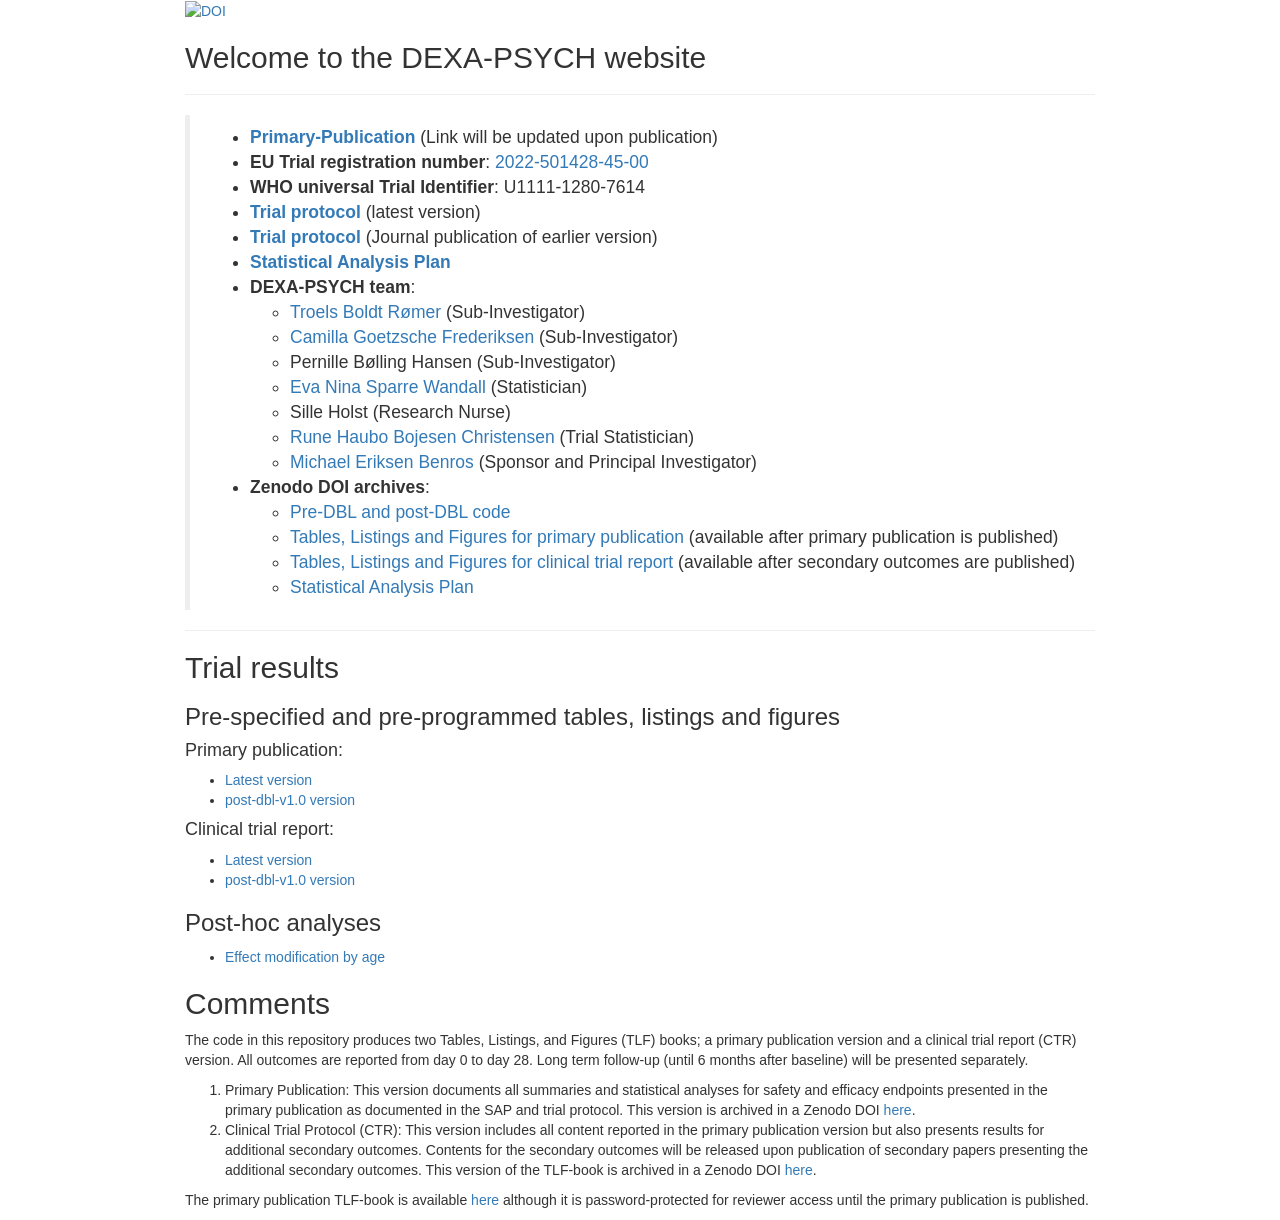
==== commit a84ff5f9: "update webpage" ====
--- a/docs/index.html
+++ b/docs/index.html
@@ -11,7 +11,7 @@
 
 
 
-<title>index.knit</title>
+<title>DEXA-PSYCH</title>
 
 <script>// Pandoc 2.9 adds attributes on both header and div. We remove the former (to
 // be compatible with the behavior of Pandoc < 2.8).
@@ -226,6 +226,7 @@
 }
 </style>
 <script src="[data-uri]"></script>
+<link href="[data-uri]" rel="icon" type="image/png">
 
 <style type="text/css">
 code{white-space: pre-wrap;}
@@ -410,7 +411,7 @@
 <h4>Primary publication:</h4>
 <ul>
 <li><a href="tlf-book-pp/latest/index.html">Latest version</a></li>
-<li><a href="tlf-book-pp/pre-dbl-v1.0/index.html">post-dbl-v1.0
+<li><a href="tlf-book-pp/post-dbl-v1.0/index.html">post-dbl-v1.0
 version</a></li>
 </ul>
 </div>
@@ -418,7 +419,7 @@
 <h4>Clinical trial report:</h4>
 <ul>
 <li><a href="tlf-book-ctr/latest/index.html">Latest version</a></li>
-<li><a href="tlf-book-ctr/pre-dbl-v1.0/index.html">post-dbl-v1.0
+<li><a href="tlf-book-ctr/post-dbl-v1.0/index.html">post-dbl-v1.0
 version</a></li>
 </ul>
 </div>
@@ -431,8 +432,8 @@
 </ul>
 </div>
 </div>
-<div id="table-listings-and-figures-books" class="section level2">
-<h2>Table, Listings and Figures books</h2>
+<div id="comments" class="section level2">
+<h2>Comments</h2>
 <p>The code in this repository produces two Tables, Listings, and
 Figures (TLF) books; a primary publication version and a clinical trial
 report (CTR) version. All outcomes are reported from day 0 to day 28.
@@ -454,14 +455,6 @@
 password-protected for reviewer access until the primary publication is
 published.</p>
 </div>
-<div id="how-to-cite-this-work" class="section level2">
-<h2>How to cite this work</h2>
-<p>For citation in published works, please cite the primary publication
-and any relevant DOI given above—citation information is available in
-each of them. The code base repository also has citation information
-available in a <a href="https://github.com/Biological-and-Precision-Psychiatry/DEXA-PSYCH-mock2-public/blob/main/CITATION.cff">CITATION.cff
-file</a>.</p>
-</div>
 
 
 
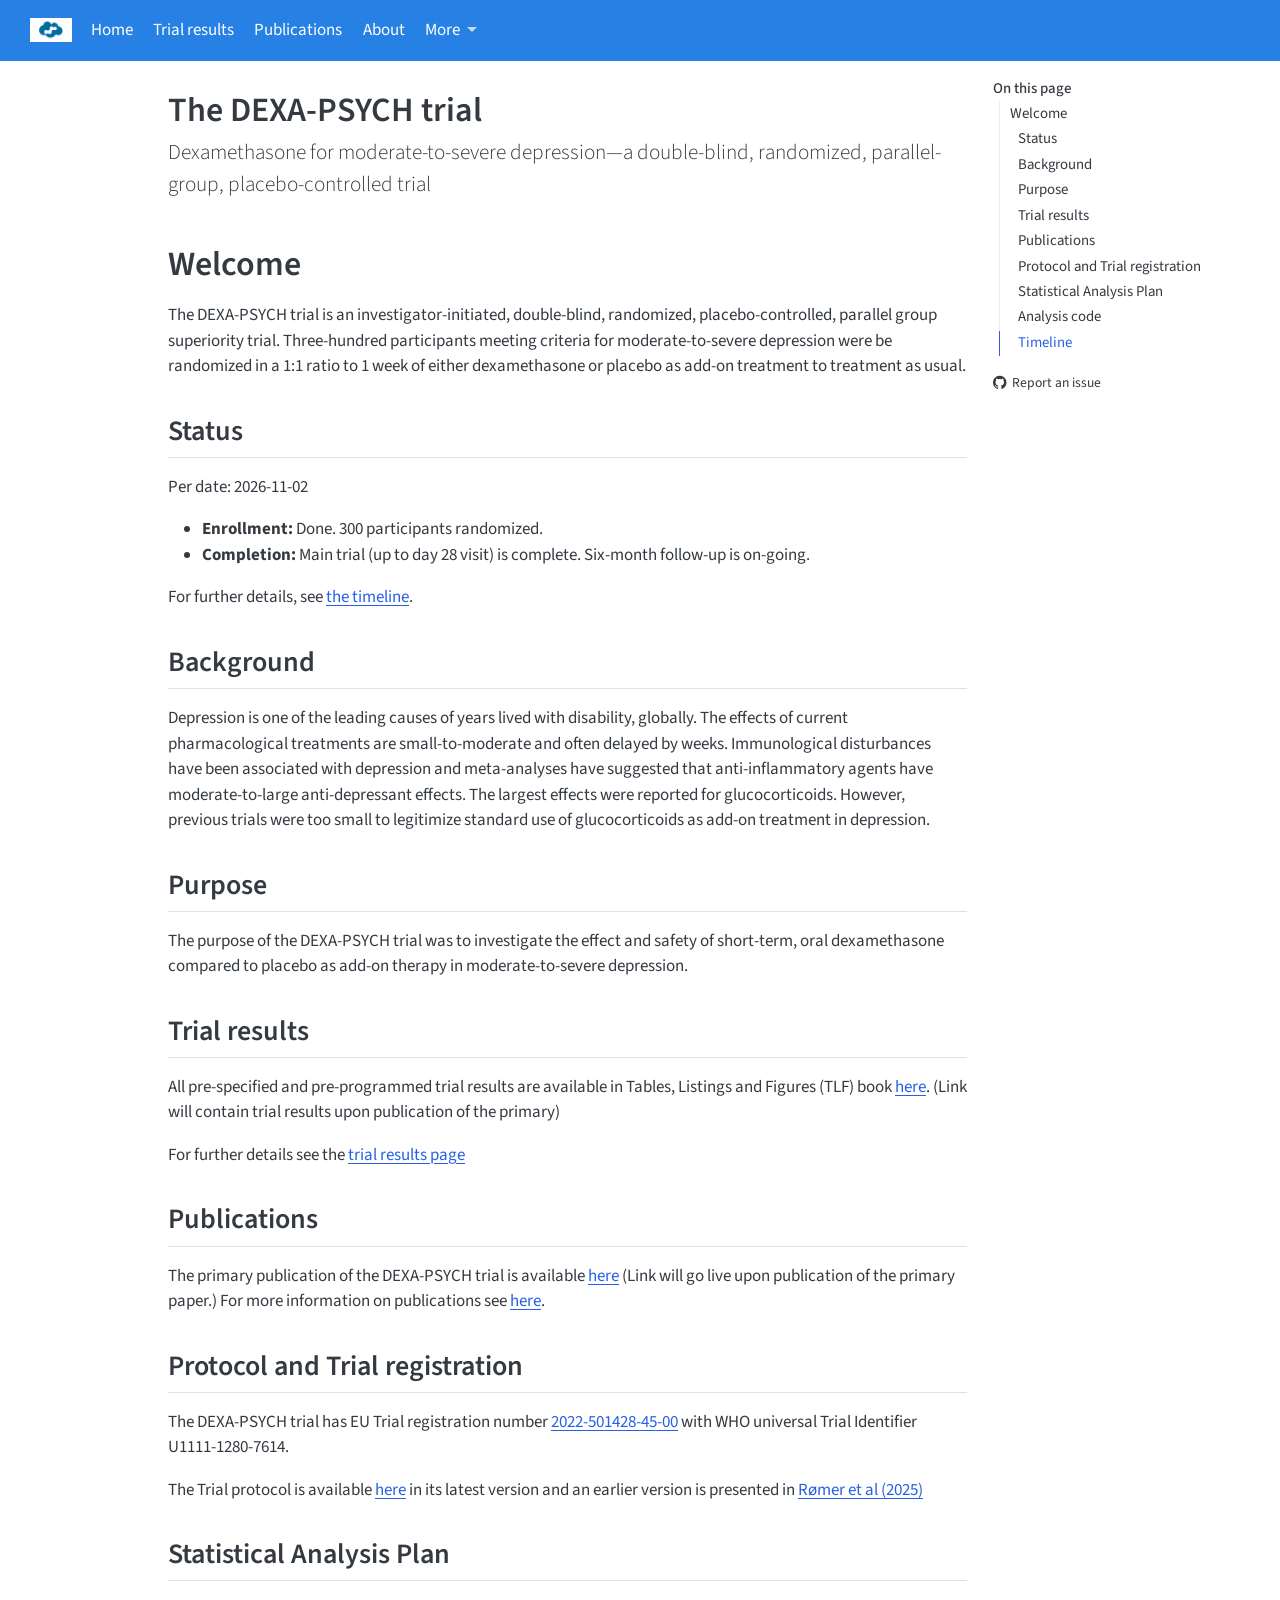
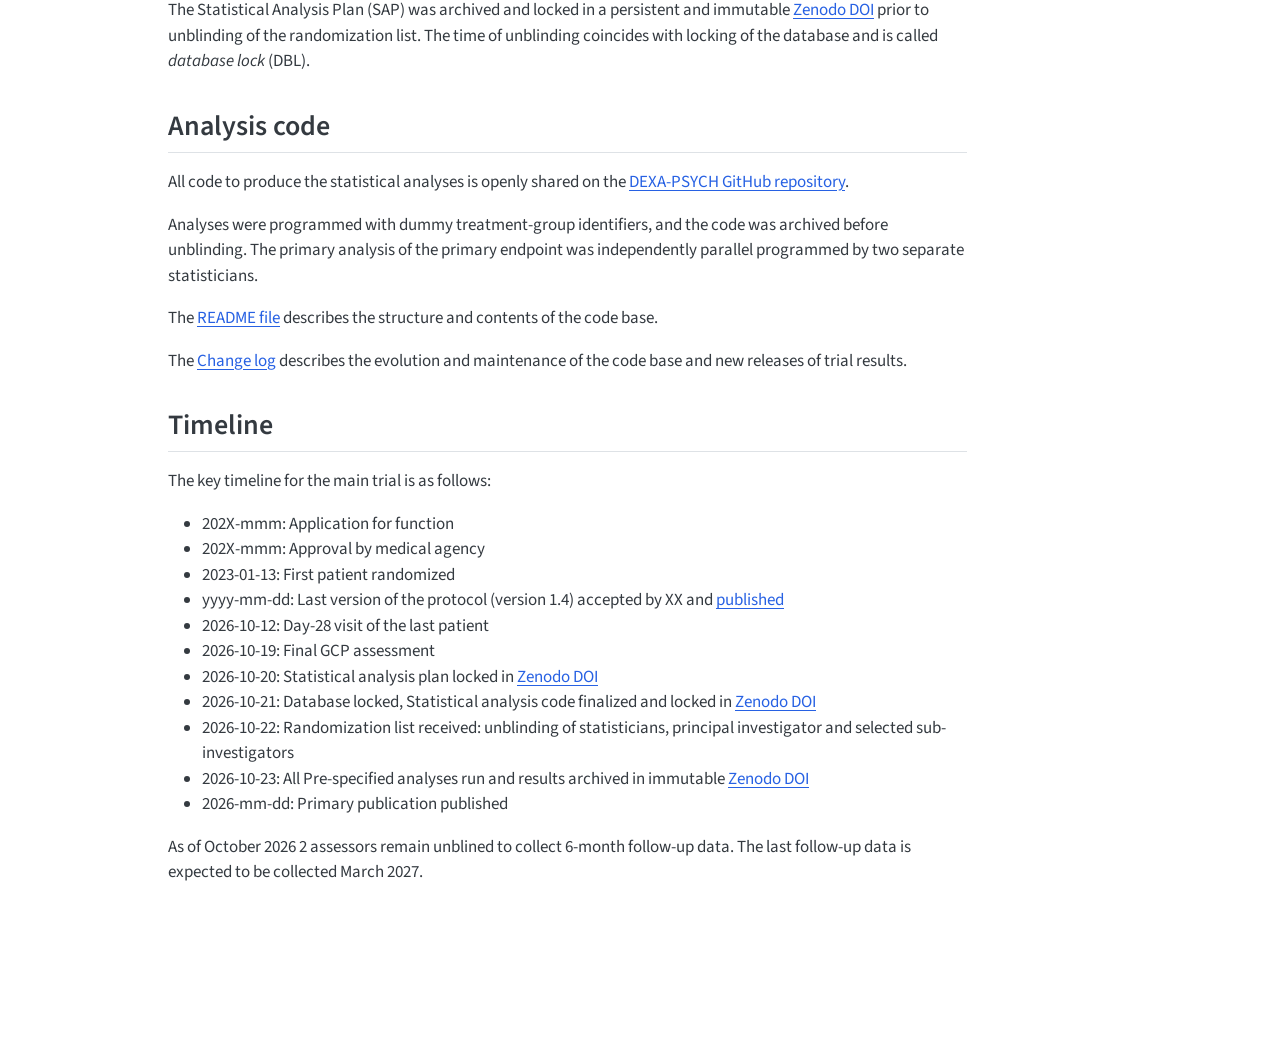
==== commit f8bdddbc: "revamp website with quarto" ====
--- a/docs/index.html
+++ b/docs/index.html
@@ -1,505 +1,667 @@
 <!DOCTYPE html>
-
-<html>
-
-<head>
-
-<meta charset="utf-8" />
-<meta name="generator" content="pandoc" />
-<meta http-equiv="X-UA-Compatible" content="IE=EDGE" />
-
-
-
-
-<title>DEXA-PSYCH</title>
-
-<script>// Pandoc 2.9 adds attributes on both header and div. We remove the former (to
-// be compatible with the behavior of Pandoc < 2.8).
-document.addEventListener('DOMContentLoaded', function(e) {
-  var hs = document.querySelectorAll("div.section[class*='level'] > :first-child");
-  var i, h, a;
-  for (i = 0; i < hs.length; i++) {
-    h = hs[i];
-    if (!/^h[1-6]$/i.test(h.tagName)) continue;  // it should be a header h1-h6
-    a = h.attributes;
-    while (a.length > 0) h.removeAttribute(a[0].name);
-  }
-});
-</script>
-<script>/*! jQuery v3.6.0 | (c) OpenJS Foundation and other contributors | jquery.org/license */
-!function(e,t){"use strict";"object"==typeof module&&"object"==typeof module.exports?module.exports=e.document?t(e,!0):function(e){if(!e.document)throw new Error("jQuery requires a window with a document");return t(e)}:t(e)}("undefined"!=typeof window?window:this,function(C,e){"use strict";var t=[],r=Object.getPrototypeOf,s=t.slice,g=t.flat?function(e){return t.flat.call(e)}:function(e){return t.concat.apply([],e)},u=t.push,i=t.indexOf,n={},o=n.toString,v=n.hasOwnProperty,a=v.toString,l=a.call(Object),y={},m=function(e){return"function"==typeof e&&"number"!=typeof e.nodeType&&"function"!=typeof e.item},x=function(e){return null!=e&&e===e.window},E=C.document,c={type:!0,src:!0,nonce:!0,noModule:!0};function b(e,t,n){var r,i,o=(n=n||E).createElement("script");if(o.text=e,t)for(r in c)(i=t[r]||t.getAttribute&&t.getAttribute(r))&&o.setAttribute(r,i);n.head.appendChild(o).parentNode.removeChild(o)}function w(e){return null==e?e+"":"object"==typeof e||"function"==typeof e?n[o.call(e)]||"object":typeof e}var f="3.6.0",S=function(e,t){return new S.fn.init(e,t)};function p(e){var t=!!e&&"length"in e&&e.length,n=w(e);return!m(e)&&!x(e)&&("array"===n||0===t||"number"==typeof t&&0<t&&t-1 in e)}S.fn=S.prototype={jquery:f,constructor:S,length:0,toArray:function(){return s.call(this)},get:function(e){return null==e?s.call(this):e<0?this[e+this.length]:this[e]},pushStack:function(e){var t=S.merge(this.constructor(),e);return t.prevObject=this,t},each:function(e){return S.each(this,e)},map:function(n){return this.pushStack(S.map(this,function(e,t){return n.call(e,t,e)}))},slice:function(){return this.pushStack(s.apply(this,arguments))},first:function(){return this.eq(0)},last:function(){return this.eq(-1)},even:function(){return this.pushStack(S.grep(this,function(e,t){return(t+1)%2}))},odd:function(){return this.pushStack(S.grep(this,function(e,t){return t%2}))},eq:function(e){var t=this.length,n=+e+(e<0?t:0);return this.pushStack(0<=n&&n<t?[this[n]]:[])},end:function(){return this.prevObject||this.constructor()},push:u,sort:t.sort,splice:t.splice},S.extend=S.fn.extend=function(){var e,t,n,r,i,o,a=arguments[0]||{},s=1,u=arguments.length,l=!1;for("boolean"==typeof a&&(l=a,a=arguments[s]||{},s++),"object"==typeof a||m(a)||(a={}),s===u&&(a=this,s--);s<u;s++)if(null!=(e=arguments[s]))for(t in e)r=e[t],"__proto__"!==t&&a!==r&&(l&&r&&(S.isPlainObject(r)||(i=Array.isArray(r)))?(n=a[t],o=i&&!Array.isArray(n)?[]:i||S.isPlainObject(n)?n:{},i=!1,a[t]=S.extend(l,o,r)):void 0!==r&&(a[t]=r));return a},S.extend({expando:"jQuery"+(f+Math.random()).replace(/\D/g,""),isReady:!0,error:function(e){throw new Error(e)},noop:function(){},isPlainObject:function(e){var t,n;return!(!e||"[object Object]"!==o.call(e))&&(!(t=r(e))||"function"==typeof(n=v.call(t,"constructor")&&t.constructor)&&a.call(n)===l)},isEmptyObject:function(e){var t;for(t in e)return!1;return!0},globalEval:function(e,t,n){b(e,{nonce:t&&t.nonce},n)},each:function(e,t){var n,r=0;if(p(e)){for(n=e.length;r<n;r++)if(!1===t.call(e[r],r,e[r]))break}else for(r in e)if(!1===t.call(e[r],r,e[r]))break;return e},makeArray:function(e,t){var n=t||[];return null!=e&&(p(Object(e))?S.merge(n,"string"==typeof e?[e]:e):u.call(n,e)),n},inArray:function(e,t,n){return null==t?-1:i.call(t,e,n)},merge:function(e,t){for(var n=+t.length,r=0,i=e.length;r<n;r++)e[i++]=t[r];return e.length=i,e},grep:function(e,t,n){for(var r=[],i=0,o=e.length,a=!n;i<o;i++)!t(e[i],i)!==a&&r.push(e[i]);return r},map:function(e,t,n){var r,i,o=0,a=[];if(p(e))for(r=e.length;o<r;o++)null!=(i=t(e[o],o,n))&&a.push(i);else for(o in e)null!=(i=t(e[o],o,n))&&a.push(i);return g(a)},guid:1,support:y}),"function"==typeof Symbol&&(S.fn[Symbol.iterator]=t[Symbol.iterator]),S.each("Boolean Number String Function Array Date RegExp Object Error Symbol".split(" "),function(e,t){n["[object "+t+"]"]=t.toLowerCase()});var d=function(n){var e,d,b,o,i,h,f,g,w,u,l,T,C,a,E,v,s,c,y,S="sizzle"+1*new Date,p=n.document,k=0,r=0,m=ue(),x=ue(),A=ue(),N=ue(),j=function(e,t){return e===t&&(l=!0),0},D={}.hasOwnProperty,t=[],q=t.pop,L=t.push,H=t.push,O=t.slice,P=function(e,t){for(var n=0,r=e.length;n<r;n++)if(e[n]===t)return n;return-1},R="checked|selected|async|autofocus|autoplay|controls|defer|disabled|hidden|ismap|loop|multiple|open|readonly|required|scoped",M="[\\x20\\t\\r\\n\\f]",I="(?:\\\\[\\da-fA-F]{1,6}"+M+"?|\\\\[^\\r\\n\\f]|[\\w-]|[^\0-\\x7f])+",W="\\["+M+"*("+I+")(?:"+M+"*([*^$|!~]?=)"+M+"*(?:'((?:\\\\.|[^\\\\'])*)'|\"((?:\\\\.|[^\\\\\"])*)\"|("+I+"))|)"+M+"*\\]",F=":("+I+")(?:\\((('((?:\\\\.|[^\\\\'])*)'|\"((?:\\\\.|[^\\\\\"])*)\")|((?:\\\\.|[^\\\\()[\\]]|"+W+")*)|.*)\\)|)",B=new RegExp(M+"+","g"),$=new RegExp("^"+M+"+|((?:^|[^\\\\])(?:\\\\.)*)"+M+"+$","g"),_=new RegExp("^"+M+"*,"+M+"*"),z=new RegExp("^"+M+"*([>+~]|"+M+")"+M+"*"),U=new RegExp(M+"|>"),X=new RegExp(F),V=new RegExp("^"+I+"$"),G={ID:new RegExp("^#("+I+")"),CLASS:new RegExp("^\\.("+I+")"),TAG:new RegExp("^("+I+"|[*])"),ATTR:new RegExp("^"+W),PSEUDO:new RegExp("^"+F),CHILD:new RegExp("^:(only|first|last|nth|nth-last)-(child|of-type)(?:\\("+M+"*(even|odd|(([+-]|)(\\d*)n|)"+M+"*(?:([+-]|)"+M+"*(\\d+)|))"+M+"*\\)|)","i"),bool:new RegExp("^(?:"+R+")$","i"),needsContext:new RegExp("^"+M+"*[>+~]|:(even|odd|eq|gt|lt|nth|first|last)(?:\\("+M+"*((?:-\\d)?\\d*)"+M+"*\\)|)(?=[^-]|$)","i")},Y=/HTML$/i,Q=/^(?:input|select|textarea|button)$/i,J=/^h\d$/i,K=/^[^{]+\{\s*\[native \w/,Z=/^(?:#([\w-]+)|(\w+)|\.([\w-]+))$/,ee=/[+~]/,te=new RegExp("\\\\[\\da-fA-F]{1,6}"+M+"?|\\\\([^\\r\\n\\f])","g"),ne=function(e,t){var n="0x"+e.slice(1)-65536;return t||(n<0?String.fromCharCode(n+65536):String.fromCharCode(n>>10|55296,1023&n|56320))},re=/([\0-\x1f\x7f]|^-?\d)|^-$|[^\0-\x1f\x7f-\uFFFF\w-]/g,ie=function(e,t){return t?"\0"===e?"\ufffd":e.slice(0,-1)+"\\"+e.charCodeAt(e.length-1).toString(16)+" ":"\\"+e},oe=function(){T()},ae=be(function(e){return!0===e.disabled&&"fieldset"===e.nodeName.toLowerCase()},{dir:"parentNode",next:"legend"});try{H.apply(t=O.call(p.childNodes),p.childNodes),t[p.childNodes.length].nodeType}catch(e){H={apply:t.length?function(e,t){L.apply(e,O.call(t))}:function(e,t){var n=e.length,r=0;while(e[n++]=t[r++]);e.length=n-1}}}function se(t,e,n,r){var i,o,a,s,u,l,c,f=e&&e.ownerDocument,p=e?e.nodeType:9;if(n=n||[],"string"!=typeof t||!t||1!==p&&9!==p&&11!==p)return n;if(!r&&(T(e),e=e||C,E)){if(11!==p&&(u=Z.exec(t)))if(i=u[1]){if(9===p){if(!(a=e.getElementById(i)))return n;if(a.id===i)return n.push(a),n}else if(f&&(a=f.getElementById(i))&&y(e,a)&&a.id===i)return n.push(a),n}else{if(u[2])return H.apply(n,e.getElementsByTagName(t)),n;if((i=u[3])&&d.getElementsByClassName&&e.getElementsByClassName)return H.apply(n,e.getElementsByClassName(i)),n}if(d.qsa&&!N[t+" "]&&(!v||!v.test(t))&&(1!==p||"object"!==e.nodeName.toLowerCase())){if(c=t,f=e,1===p&&(U.test(t)||z.test(t))){(f=ee.test(t)&&ye(e.parentNode)||e)===e&&d.scope||((s=e.getAttribute("id"))?s=s.replace(re,ie):e.setAttribute("id",s=S)),o=(l=h(t)).length;while(o--)l[o]=(s?"#"+s:":scope")+" "+xe(l[o]);c=l.join(",")}try{return H.apply(n,f.querySelectorAll(c)),n}catch(e){N(t,!0)}finally{s===S&&e.removeAttribute("id")}}}return g(t.replace($,"$1"),e,n,r)}function ue(){var r=[];return function e(t,n){return r.push(t+" ")>b.cacheLength&&delete e[r.shift()],e[t+" "]=n}}function le(e){return e[S]=!0,e}function ce(e){var t=C.createElement("fieldset");try{return!!e(t)}catch(e){return!1}finally{t.parentNode&&t.parentNode.removeChild(t),t=null}}function fe(e,t){var n=e.split("|"),r=n.length;while(r--)b.attrHandle[n[r]]=t}function pe(e,t){var n=t&&e,r=n&&1===e.nodeType&&1===t.nodeType&&e.sourceIndex-t.sourceIndex;if(r)return r;if(n)while(n=n.nextSibling)if(n===t)return-1;return e?1:-1}function de(t){return function(e){return"input"===e.nodeName.toLowerCase()&&e.type===t}}function he(n){return function(e){var t=e.nodeName.toLowerCase();return("input"===t||"button"===t)&&e.type===n}}function ge(t){return function(e){return"form"in e?e.parentNode&&!1===e.disabled?"label"in e?"label"in e.parentNode?e.parentNode.disabled===t:e.disabled===t:e.isDisabled===t||e.isDisabled!==!t&&ae(e)===t:e.disabled===t:"label"in e&&e.disabled===t}}function ve(a){return le(function(o){return o=+o,le(function(e,t){var n,r=a([],e.length,o),i=r.length;while(i--)e[n=r[i]]&&(e[n]=!(t[n]=e[n]))})})}function ye(e){return e&&"undefined"!=typeof e.getElementsByTagName&&e}for(e in d=se.support={},i=se.isXML=function(e){var t=e&&e.namespaceURI,n=e&&(e.ownerDocument||e).documentElement;return!Y.test(t||n&&n.nodeName||"HTML")},T=se.setDocument=function(e){var t,n,r=e?e.ownerDocument||e:p;return r!=C&&9===r.nodeType&&r.documentElement&&(a=(C=r).documentElement,E=!i(C),p!=C&&(n=C.defaultView)&&n.top!==n&&(n.addEventListener?n.addEventListener("unload",oe,!1):n.attachEvent&&n.attachEvent("onunload",oe)),d.scope=ce(function(e){return a.appendChild(e).appendChild(C.createElement("div")),"undefined"!=typeof e.querySelectorAll&&!e.querySelectorAll(":scope fieldset div").length}),d.attributes=ce(function(e){return e.className="i",!e.getAttribute("className")}),d.getElementsByTagName=ce(function(e){return e.appendChild(C.createComment("")),!e.getElementsByTagName("*").length}),d.getElementsByClassName=K.test(C.getElementsByClassName),d.getById=ce(function(e){return a.appendChild(e).id=S,!C.getElementsByName||!C.getElementsByName(S).length}),d.getById?(b.filter.ID=function(e){var t=e.replace(te,ne);return function(e){return e.getAttribute("id")===t}},b.find.ID=function(e,t){if("undefined"!=typeof t.getElementById&&E){var n=t.getElementById(e);return n?[n]:[]}}):(b.filter.ID=function(e){var n=e.replace(te,ne);return function(e){var t="undefined"!=typeof e.getAttributeNode&&e.getAttributeNode("id");return t&&t.value===n}},b.find.ID=function(e,t){if("undefined"!=typeof t.getElementById&&E){var n,r,i,o=t.getElementById(e);if(o){if((n=o.getAttributeNode("id"))&&n.value===e)return[o];i=t.getElementsByName(e),r=0;while(o=i[r++])if((n=o.getAttributeNode("id"))&&n.value===e)return[o]}return[]}}),b.find.TAG=d.getElementsByTagName?function(e,t){return"undefined"!=typeof t.getElementsByTagName?t.getElementsByTagName(e):d.qsa?t.querySelectorAll(e):void 0}:function(e,t){var n,r=[],i=0,o=t.getElementsByTagName(e);if("*"===e){while(n=o[i++])1===n.nodeType&&r.push(n);return r}return o},b.find.CLASS=d.getElementsByClassName&&function(e,t){if("undefined"!=typeof t.getElementsByClassName&&E)return t.getElementsByClassName(e)},s=[],v=[],(d.qsa=K.test(C.querySelectorAll))&&(ce(function(e){var t;a.appendChild(e).innerHTML="<a id='"+S+"'></a><select id='"+S+"-\r\\' msallowcapture=''><option selected=''></option></select>",e.querySelectorAll("[msallowcapture^='']").length&&v.push("[*^$]="+M+"*(?:''|\"\")"),e.querySelectorAll("[selected]").length||v.push("\\["+M+"*(?:value|"+R+")"),e.querySelectorAll("[id~="+S+"-]").length||v.push("~="),(t=C.createElement("input")).setAttribute("name",""),e.appendChild(t),e.querySelectorAll("[name='']").length||v.push("\\["+M+"*name"+M+"*="+M+"*(?:''|\"\")"),e.querySelectorAll(":checked").length||v.push(":checked"),e.querySelectorAll("a#"+S+"+*").length||v.push(".#.+[+~]"),e.querySelectorAll("\\\f"),v.push("[\\r\\n\\f]")}),ce(function(e){e.innerHTML="<a href='' disabled='disabled'></a><select disabled='disabled'><option/></select>";var t=C.createElement("input");t.setAttribute("type","hidden"),e.appendChild(t).setAttribute("name","D"),e.querySelectorAll("[name=d]").length&&v.push("name"+M+"*[*^$|!~]?="),2!==e.querySelectorAll(":enabled").length&&v.push(":enabled",":disabled"),a.appendChild(e).disabled=!0,2!==e.querySelectorAll(":disabled").length&&v.push(":enabled",":disabled"),e.querySelectorAll("*,:x"),v.push(",.*:")})),(d.matchesSelector=K.test(c=a.matches||a.webkitMatchesSelector||a.mozMatchesSelector||a.oMatchesSelector||a.msMatchesSelector))&&ce(function(e){d.disconnectedMatch=c.call(e,"*"),c.call(e,"[s!='']:x"),s.push("!=",F)}),v=v.length&&new RegExp(v.join("|")),s=s.length&&new RegExp(s.join("|")),t=K.test(a.compareDocumentPosition),y=t||K.test(a.contains)?function(e,t){var n=9===e.nodeType?e.documentElement:e,r=t&&t.parentNode;return e===r||!(!r||1!==r.nodeType||!(n.contains?n.contains(r):e.compareDocumentPosition&&16&e.compareDocumentPosition(r)))}:function(e,t){if(t)while(t=t.parentNode)if(t===e)return!0;return!1},j=t?function(e,t){if(e===t)return l=!0,0;var n=!e.compareDocumentPosition-!t.compareDocumentPosition;return n||(1&(n=(e.ownerDocument||e)==(t.ownerDocument||t)?e.compareDocumentPosition(t):1)||!d.sortDetached&&t.compareDocumentPosition(e)===n?e==C||e.ownerDocument==p&&y(p,e)?-1:t==C||t.ownerDocument==p&&y(p,t)?1:u?P(u,e)-P(u,t):0:4&n?-1:1)}:function(e,t){if(e===t)return l=!0,0;var n,r=0,i=e.parentNode,o=t.parentNode,a=[e],s=[t];if(!i||!o)return e==C?-1:t==C?1:i?-1:o?1:u?P(u,e)-P(u,t):0;if(i===o)return pe(e,t);n=e;while(n=n.parentNode)a.unshift(n);n=t;while(n=n.parentNode)s.unshift(n);while(a[r]===s[r])r++;return r?pe(a[r],s[r]):a[r]==p?-1:s[r]==p?1:0}),C},se.matches=function(e,t){return se(e,null,null,t)},se.matchesSelector=function(e,t){if(T(e),d.matchesSelector&&E&&!N[t+" "]&&(!s||!s.test(t))&&(!v||!v.test(t)))try{var n=c.call(e,t);if(n||d.disconnectedMatch||e.document&&11!==e.document.nodeType)return n}catch(e){N(t,!0)}return 0<se(t,C,null,[e]).length},se.contains=function(e,t){return(e.ownerDocument||e)!=C&&T(e),y(e,t)},se.attr=function(e,t){(e.ownerDocument||e)!=C&&T(e);var n=b.attrHandle[t.toLowerCase()],r=n&&D.call(b.attrHandle,t.toLowerCase())?n(e,t,!E):void 0;return void 0!==r?r:d.attributes||!E?e.getAttribute(t):(r=e.getAttributeNode(t))&&r.specified?r.value:null},se.escape=function(e){return(e+"").replace(re,ie)},se.error=function(e){throw new Error("Syntax error, unrecognized expression: "+e)},se.uniqueSort=function(e){var t,n=[],r=0,i=0;if(l=!d.detectDuplicates,u=!d.sortStable&&e.slice(0),e.sort(j),l){while(t=e[i++])t===e[i]&&(r=n.push(i));while(r--)e.splice(n[r],1)}return u=null,e},o=se.getText=function(e){var t,n="",r=0,i=e.nodeType;if(i){if(1===i||9===i||11===i){if("string"==typeof e.textContent)return e.textContent;for(e=e.firstChild;e;e=e.nextSibling)n+=o(e)}else if(3===i||4===i)return e.nodeValue}else while(t=e[r++])n+=o(t);return n},(b=se.selectors={cacheLength:50,createPseudo:le,match:G,attrHandle:{},find:{},relative:{">":{dir:"parentNode",first:!0}," ":{dir:"parentNode"},"+":{dir:"previousSibling",first:!0},"~":{dir:"previousSibling"}},preFilter:{ATTR:function(e){return e[1]=e[1].replace(te,ne),e[3]=(e[3]||e[4]||e[5]||"").replace(te,ne),"~="===e[2]&&(e[3]=" "+e[3]+" "),e.slice(0,4)},CHILD:function(e){return e[1]=e[1].toLowerCase(),"nth"===e[1].slice(0,3)?(e[3]||se.error(e[0]),e[4]=+(e[4]?e[5]+(e[6]||1):2*("even"===e[3]||"odd"===e[3])),e[5]=+(e[7]+e[8]||"odd"===e[3])):e[3]&&se.error(e[0]),e},PSEUDO:function(e){var t,n=!e[6]&&e[2];return G.CHILD.test(e[0])?null:(e[3]?e[2]=e[4]||e[5]||"":n&&X.test(n)&&(t=h(n,!0))&&(t=n.indexOf(")",n.length-t)-n.length)&&(e[0]=e[0].slice(0,t),e[2]=n.slice(0,t)),e.slice(0,3))}},filter:{TAG:function(e){var t=e.replace(te,ne).toLowerCase();return"*"===e?function(){return!0}:function(e){return e.nodeName&&e.nodeName.toLowerCase()===t}},CLASS:function(e){var t=m[e+" "];return t||(t=new RegExp("(^|"+M+")"+e+"("+M+"|$)"))&&m(e,function(e){return t.test("string"==typeof e.className&&e.className||"undefined"!=typeof e.getAttribute&&e.getAttribute("class")||"")})},ATTR:function(n,r,i){return function(e){var t=se.attr(e,n);return null==t?"!="===r:!r||(t+="","="===r?t===i:"!="===r?t!==i:"^="===r?i&&0===t.indexOf(i):"*="===r?i&&-1<t.indexOf(i):"$="===r?i&&t.slice(-i.length)===i:"~="===r?-1<(" "+t.replace(B," ")+" ").indexOf(i):"|="===r&&(t===i||t.slice(0,i.length+1)===i+"-"))}},CHILD:function(h,e,t,g,v){var y="nth"!==h.slice(0,3),m="last"!==h.slice(-4),x="of-type"===e;return 1===g&&0===v?function(e){return!!e.parentNode}:function(e,t,n){var r,i,o,a,s,u,l=y!==m?"nextSibling":"previousSibling",c=e.parentNode,f=x&&e.nodeName.toLowerCase(),p=!n&&!x,d=!1;if(c){if(y){while(l){a=e;while(a=a[l])if(x?a.nodeName.toLowerCase()===f:1===a.nodeType)return!1;u=l="only"===h&&!u&&"nextSibling"}return!0}if(u=[m?c.firstChild:c.lastChild],m&&p){d=(s=(r=(i=(o=(a=c)[S]||(a[S]={}))[a.uniqueID]||(o[a.uniqueID]={}))[h]||[])[0]===k&&r[1])&&r[2],a=s&&c.childNodes[s];while(a=++s&&a&&a[l]||(d=s=0)||u.pop())if(1===a.nodeType&&++d&&a===e){i[h]=[k,s,d];break}}else if(p&&(d=s=(r=(i=(o=(a=e)[S]||(a[S]={}))[a.uniqueID]||(o[a.uniqueID]={}))[h]||[])[0]===k&&r[1]),!1===d)while(a=++s&&a&&a[l]||(d=s=0)||u.pop())if((x?a.nodeName.toLowerCase()===f:1===a.nodeType)&&++d&&(p&&((i=(o=a[S]||(a[S]={}))[a.uniqueID]||(o[a.uniqueID]={}))[h]=[k,d]),a===e))break;return(d-=v)===g||d%g==0&&0<=d/g}}},PSEUDO:function(e,o){var t,a=b.pseudos[e]||b.setFilters[e.toLowerCase()]||se.error("unsupported pseudo: "+e);return a[S]?a(o):1<a.length?(t=[e,e,"",o],b.setFilters.hasOwnProperty(e.toLowerCase())?le(function(e,t){var n,r=a(e,o),i=r.length;while(i--)e[n=P(e,r[i])]=!(t[n]=r[i])}):function(e){return a(e,0,t)}):a}},pseudos:{not:le(function(e){var r=[],i=[],s=f(e.replace($,"$1"));return s[S]?le(function(e,t,n,r){var i,o=s(e,null,r,[]),a=e.length;while(a--)(i=o[a])&&(e[a]=!(t[a]=i))}):function(e,t,n){return r[0]=e,s(r,null,n,i),r[0]=null,!i.pop()}}),has:le(function(t){return function(e){return 0<se(t,e).length}}),contains:le(function(t){return t=t.replace(te,ne),function(e){return-1<(e.textContent||o(e)).indexOf(t)}}),lang:le(function(n){return V.test(n||"")||se.error("unsupported lang: "+n),n=n.replace(te,ne).toLowerCase(),function(e){var t;do{if(t=E?e.lang:e.getAttribute("xml:lang")||e.getAttribute("lang"))return(t=t.toLowerCase())===n||0===t.indexOf(n+"-")}while((e=e.parentNode)&&1===e.nodeType);return!1}}),target:function(e){var t=n.location&&n.location.hash;return t&&t.slice(1)===e.id},root:function(e){return e===a},focus:function(e){return e===C.activeElement&&(!C.hasFocus||C.hasFocus())&&!!(e.type||e.href||~e.tabIndex)},enabled:ge(!1),disabled:ge(!0),checked:function(e){var t=e.nodeName.toLowerCase();return"input"===t&&!!e.checked||"option"===t&&!!e.selected},selected:function(e){return e.parentNode&&e.parentNode.selectedIndex,!0===e.selected},empty:function(e){for(e=e.firstChild;e;e=e.nextSibling)if(e.nodeType<6)return!1;return!0},parent:function(e){return!b.pseudos.empty(e)},header:function(e){return J.test(e.nodeName)},input:function(e){return Q.test(e.nodeName)},button:function(e){var t=e.nodeName.toLowerCase();return"input"===t&&"button"===e.type||"button"===t},text:function(e){var t;return"input"===e.nodeName.toLowerCase()&&"text"===e.type&&(null==(t=e.getAttribute("type"))||"text"===t.toLowerCase())},first:ve(function(){return[0]}),last:ve(function(e,t){return[t-1]}),eq:ve(function(e,t,n){return[n<0?n+t:n]}),even:ve(function(e,t){for(var n=0;n<t;n+=2)e.push(n);return e}),odd:ve(function(e,t){for(var n=1;n<t;n+=2)e.push(n);return e}),lt:ve(function(e,t,n){for(var r=n<0?n+t:t<n?t:n;0<=--r;)e.push(r);return e}),gt:ve(function(e,t,n){for(var r=n<0?n+t:n;++r<t;)e.push(r);return e})}}).pseudos.nth=b.pseudos.eq,{radio:!0,checkbox:!0,file:!0,password:!0,image:!0})b.pseudos[e]=de(e);for(e in{submit:!0,reset:!0})b.pseudos[e]=he(e);function me(){}function xe(e){for(var t=0,n=e.length,r="";t<n;t++)r+=e[t].value;return r}function be(s,e,t){var u=e.dir,l=e.next,c=l||u,f=t&&"parentNode"===c,p=r++;return e.first?function(e,t,n){while(e=e[u])if(1===e.nodeType||f)return s(e,t,n);return!1}:function(e,t,n){var r,i,o,a=[k,p];if(n){while(e=e[u])if((1===e.nodeType||f)&&s(e,t,n))return!0}else while(e=e[u])if(1===e.nodeType||f)if(i=(o=e[S]||(e[S]={}))[e.uniqueID]||(o[e.uniqueID]={}),l&&l===e.nodeName.toLowerCase())e=e[u]||e;else{if((r=i[c])&&r[0]===k&&r[1]===p)return a[2]=r[2];if((i[c]=a)[2]=s(e,t,n))return!0}return!1}}function we(i){return 1<i.length?function(e,t,n){var r=i.length;while(r--)if(!i[r](e,t,n))return!1;return!0}:i[0]}function Te(e,t,n,r,i){for(var o,a=[],s=0,u=e.length,l=null!=t;s<u;s++)(o=e[s])&&(n&&!n(o,r,i)||(a.push(o),l&&t.push(s)));return a}function Ce(d,h,g,v,y,e){return v&&!v[S]&&(v=Ce(v)),y&&!y[S]&&(y=Ce(y,e)),le(function(e,t,n,r){var i,o,a,s=[],u=[],l=t.length,c=e||function(e,t,n){for(var r=0,i=t.length;r<i;r++)se(e,t[r],n);return n}(h||"*",n.nodeType?[n]:n,[]),f=!d||!e&&h?c:Te(c,s,d,n,r),p=g?y||(e?d:l||v)?[]:t:f;if(g&&g(f,p,n,r),v){i=Te(p,u),v(i,[],n,r),o=i.length;while(o--)(a=i[o])&&(p[u[o]]=!(f[u[o]]=a))}if(e){if(y||d){if(y){i=[],o=p.length;while(o--)(a=p[o])&&i.push(f[o]=a);y(null,p=[],i,r)}o=p.length;while(o--)(a=p[o])&&-1<(i=y?P(e,a):s[o])&&(e[i]=!(t[i]=a))}}else p=Te(p===t?p.splice(l,p.length):p),y?y(null,t,p,r):H.apply(t,p)})}function Ee(e){for(var i,t,n,r=e.length,o=b.relative[e[0].type],a=o||b.relative[" "],s=o?1:0,u=be(function(e){return e===i},a,!0),l=be(function(e){return-1<P(i,e)},a,!0),c=[function(e,t,n){var r=!o&&(n||t!==w)||((i=t).nodeType?u(e,t,n):l(e,t,n));return i=null,r}];s<r;s++)if(t=b.relative[e[s].type])c=[be(we(c),t)];else{if((t=b.filter[e[s].type].apply(null,e[s].matches))[S]){for(n=++s;n<r;n++)if(b.relative[e[n].type])break;return Ce(1<s&&we(c),1<s&&xe(e.slice(0,s-1).concat({value:" "===e[s-2].type?"*":""})).replace($,"$1"),t,s<n&&Ee(e.slice(s,n)),n<r&&Ee(e=e.slice(n)),n<r&&xe(e))}c.push(t)}return we(c)}return me.prototype=b.filters=b.pseudos,b.setFilters=new me,h=se.tokenize=function(e,t){var n,r,i,o,a,s,u,l=x[e+" "];if(l)return t?0:l.slice(0);a=e,s=[],u=b.preFilter;while(a){for(o in n&&!(r=_.exec(a))||(r&&(a=a.slice(r[0].length)||a),s.push(i=[])),n=!1,(r=z.exec(a))&&(n=r.shift(),i.push({value:n,type:r[0].replace($," ")}),a=a.slice(n.length)),b.filter)!(r=G[o].exec(a))||u[o]&&!(r=u[o](r))||(n=r.shift(),i.push({value:n,type:o,matches:r}),a=a.slice(n.length));if(!n)break}return t?a.length:a?se.error(e):x(e,s).slice(0)},f=se.compile=function(e,t){var n,v,y,m,x,r,i=[],o=[],a=A[e+" "];if(!a){t||(t=h(e)),n=t.length;while(n--)(a=Ee(t[n]))[S]?i.push(a):o.push(a);(a=A(e,(v=o,m=0<(y=i).length,x=0<v.length,r=function(e,t,n,r,i){var o,a,s,u=0,l="0",c=e&&[],f=[],p=w,d=e||x&&b.find.TAG("*",i),h=k+=null==p?1:Math.random()||.1,g=d.length;for(i&&(w=t==C||t||i);l!==g&&null!=(o=d[l]);l++){if(x&&o){a=0,t||o.ownerDocument==C||(T(o),n=!E);while(s=v[a++])if(s(o,t||C,n)){r.push(o);break}i&&(k=h)}m&&((o=!s&&o)&&u--,e&&c.push(o))}if(u+=l,m&&l!==u){a=0;while(s=y[a++])s(c,f,t,n);if(e){if(0<u)while(l--)c[l]||f[l]||(f[l]=q.call(r));f=Te(f)}H.apply(r,f),i&&!e&&0<f.length&&1<u+y.length&&se.uniqueSort(r)}return i&&(k=h,w=p),c},m?le(r):r))).selector=e}return a},g=se.select=function(e,t,n,r){var i,o,a,s,u,l="function"==typeof e&&e,c=!r&&h(e=l.selector||e);if(n=n||[],1===c.length){if(2<(o=c[0]=c[0].slice(0)).length&&"ID"===(a=o[0]).type&&9===t.nodeType&&E&&b.relative[o[1].type]){if(!(t=(b.find.ID(a.matches[0].replace(te,ne),t)||[])[0]))return n;l&&(t=t.parentNode),e=e.slice(o.shift().value.length)}i=G.needsContext.test(e)?0:o.length;while(i--){if(a=o[i],b.relative[s=a.type])break;if((u=b.find[s])&&(r=u(a.matches[0].replace(te,ne),ee.test(o[0].type)&&ye(t.parentNode)||t))){if(o.splice(i,1),!(e=r.length&&xe(o)))return H.apply(n,r),n;break}}}return(l||f(e,c))(r,t,!E,n,!t||ee.test(e)&&ye(t.parentNode)||t),n},d.sortStable=S.split("").sort(j).join("")===S,d.detectDuplicates=!!l,T(),d.sortDetached=ce(function(e){return 1&e.compareDocumentPosition(C.createElement("fieldset"))}),ce(function(e){return e.innerHTML="<a href='#'></a>","#"===e.firstChild.getAttribute("href")})||fe("type|href|height|width",function(e,t,n){if(!n)return e.getAttribute(t,"type"===t.toLowerCase()?1:2)}),d.attributes&&ce(function(e){return e.innerHTML="<input/>",e.firstChild.setAttribute("value",""),""===e.firstChild.getAttribute("value")})||fe("value",function(e,t,n){if(!n&&"input"===e.nodeName.toLowerCase())return e.defaultValue}),ce(function(e){return null==e.getAttribute("disabled")})||fe(R,function(e,t,n){var r;if(!n)return!0===e[t]?t.toLowerCase():(r=e.getAttributeNode(t))&&r.specified?r.value:null}),se}(C);S.find=d,S.expr=d.selectors,S.expr[":"]=S.expr.pseudos,S.uniqueSort=S.unique=d.uniqueSort,S.text=d.getText,S.isXMLDoc=d.isXML,S.contains=d.contains,S.escapeSelector=d.escape;var h=function(e,t,n){var r=[],i=void 0!==n;while((e=e[t])&&9!==e.nodeType)if(1===e.nodeType){if(i&&S(e).is(n))break;r.push(e)}return r},T=function(e,t){for(var n=[];e;e=e.nextSibling)1===e.nodeType&&e!==t&&n.push(e);return n},k=S.expr.match.needsContext;function A(e,t){return e.nodeName&&e.nodeName.toLowerCase()===t.toLowerCase()}var N=/^<([a-z][^\/\0>:\x20\t\r\n\f]*)[\x20\t\r\n\f]*\/?>(?:<\/\1>|)$/i;function j(e,n,r){return m(n)?S.grep(e,function(e,t){return!!n.call(e,t,e)!==r}):n.nodeType?S.grep(e,function(e){return e===n!==r}):"string"!=typeof n?S.grep(e,function(e){return-1<i.call(n,e)!==r}):S.filter(n,e,r)}S.filter=function(e,t,n){var r=t[0];return n&&(e=":not("+e+")"),1===t.length&&1===r.nodeType?S.find.matchesSelector(r,e)?[r]:[]:S.find.matches(e,S.grep(t,function(e){return 1===e.nodeType}))},S.fn.extend({find:function(e){var t,n,r=this.length,i=this;if("string"!=typeof e)return this.pushStack(S(e).filter(function(){for(t=0;t<r;t++)if(S.contains(i[t],this))return!0}));for(n=this.pushStack([]),t=0;t<r;t++)S.find(e,i[t],n);return 1<r?S.uniqueSort(n):n},filter:function(e){return this.pushStack(j(this,e||[],!1))},not:function(e){return this.pushStack(j(this,e||[],!0))},is:function(e){return!!j(this,"string"==typeof e&&k.test(e)?S(e):e||[],!1).length}});var D,q=/^(?:\s*(<[\w\W]+>)[^>]*|#([\w-]+))$/;(S.fn.init=function(e,t,n){var r,i;if(!e)return this;if(n=n||D,"string"==typeof e){if(!(r="<"===e[0]&&">"===e[e.length-1]&&3<=e.length?[null,e,null]:q.exec(e))||!r[1]&&t)return!t||t.jquery?(t||n).find(e):this.constructor(t).find(e);if(r[1]){if(t=t instanceof S?t[0]:t,S.merge(this,S.parseHTML(r[1],t&&t.nodeType?t.ownerDocument||t:E,!0)),N.test(r[1])&&S.isPlainObject(t))for(r in t)m(this[r])?this[r](t[r]):this.attr(r,t[r]);return this}return(i=E.getElementById(r[2]))&&(this[0]=i,this.length=1),this}return e.nodeType?(this[0]=e,this.length=1,this):m(e)?void 0!==n.ready?n.ready(e):e(S):S.makeArray(e,this)}).prototype=S.fn,D=S(E);var L=/^(?:parents|prev(?:Until|All))/,H={children:!0,contents:!0,next:!0,prev:!0};function O(e,t){while((e=e[t])&&1!==e.nodeType);return e}S.fn.extend({has:function(e){var t=S(e,this),n=t.length;return this.filter(function(){for(var e=0;e<n;e++)if(S.contains(this,t[e]))return!0})},closest:function(e,t){var n,r=0,i=this.length,o=[],a="string"!=typeof e&&S(e);if(!k.test(e))for(;r<i;r++)for(n=this[r];n&&n!==t;n=n.parentNode)if(n.nodeType<11&&(a?-1<a.index(n):1===n.nodeType&&S.find.matchesSelector(n,e))){o.push(n);break}return this.pushStack(1<o.length?S.uniqueSort(o):o)},index:function(e){return e?"string"==typeof e?i.call(S(e),this[0]):i.call(this,e.jquery?e[0]:e):this[0]&&this[0].parentNode?this.first().prevAll().length:-1},add:function(e,t){return this.pushStack(S.uniqueSort(S.merge(this.get(),S(e,t))))},addBack:function(e){return this.add(null==e?this.prevObject:this.prevObject.filter(e))}}),S.each({parent:function(e){var t=e.parentNode;return t&&11!==t.nodeType?t:null},parents:function(e){return h(e,"parentNode")},parentsUntil:function(e,t,n){return h(e,"parentNode",n)},next:function(e){return O(e,"nextSibling")},prev:function(e){return O(e,"previousSibling")},nextAll:function(e){return h(e,"nextSibling")},prevAll:function(e){return h(e,"previousSibling")},nextUntil:function(e,t,n){return h(e,"nextSibling",n)},prevUntil:function(e,t,n){return h(e,"previousSibling",n)},siblings:function(e){return T((e.parentNode||{}).firstChild,e)},children:function(e){return T(e.firstChild)},contents:function(e){return null!=e.contentDocument&&r(e.contentDocument)?e.contentDocument:(A(e,"template")&&(e=e.content||e),S.merge([],e.childNodes))}},function(r,i){S.fn[r]=function(e,t){var n=S.map(this,i,e);return"Until"!==r.slice(-5)&&(t=e),t&&"string"==typeof t&&(n=S.filter(t,n)),1<this.length&&(H[r]||S.uniqueSort(n),L.test(r)&&n.reverse()),this.pushStack(n)}});var P=/[^\x20\t\r\n\f]+/g;function R(e){return e}function M(e){throw e}function I(e,t,n,r){var i;try{e&&m(i=e.promise)?i.call(e).done(t).fail(n):e&&m(i=e.then)?i.call(e,t,n):t.apply(void 0,[e].slice(r))}catch(e){n.apply(void 0,[e])}}S.Callbacks=function(r){var e,n;r="string"==typeof r?(e=r,n={},S.each(e.match(P)||[],function(e,t){n[t]=!0}),n):S.extend({},r);var i,t,o,a,s=[],u=[],l=-1,c=function(){for(a=a||r.once,o=i=!0;u.length;l=-1){t=u.shift();while(++l<s.length)!1===s[l].apply(t[0],t[1])&&r.stopOnFalse&&(l=s.length,t=!1)}r.memory||(t=!1),i=!1,a&&(s=t?[]:"")},f={add:function(){return s&&(t&&!i&&(l=s.length-1,u.push(t)),function n(e){S.each(e,function(e,t){m(t)?r.unique&&f.has(t)||s.push(t):t&&t.length&&"string"!==w(t)&&n(t)})}(arguments),t&&!i&&c()),this},remove:function(){return S.each(arguments,function(e,t){var n;while(-1<(n=S.inArray(t,s,n)))s.splice(n,1),n<=l&&l--}),this},has:function(e){return e?-1<S.inArray(e,s):0<s.length},empty:function(){return s&&(s=[]),this},disable:function(){return a=u=[],s=t="",this},disabled:function(){return!s},lock:function(){return a=u=[],t||i||(s=t=""),this},locked:function(){return!!a},fireWith:function(e,t){return a||(t=[e,(t=t||[]).slice?t.slice():t],u.push(t),i||c()),this},fire:function(){return f.fireWith(this,arguments),this},fired:function(){return!!o}};return f},S.extend({Deferred:function(e){var o=[["notify","progress",S.Callbacks("memory"),S.Callbacks("memory"),2],["resolve","done",S.Callbacks("once memory"),S.Callbacks("once memory"),0,"resolved"],["reject","fail",S.Callbacks("once memory"),S.Callbacks("once memory"),1,"rejected"]],i="pending",a={state:function(){return i},always:function(){return s.done(arguments).fail(arguments),this},"catch":function(e){return a.then(null,e)},pipe:function(){var i=arguments;return S.Deferred(function(r){S.each(o,function(e,t){var n=m(i[t[4]])&&i[t[4]];s[t[1]](function(){var e=n&&n.apply(this,arguments);e&&m(e.promise)?e.promise().progress(r.notify).done(r.resolve).fail(r.reject):r[t[0]+"With"](this,n?[e]:arguments)})}),i=null}).promise()},then:function(t,n,r){var u=0;function l(i,o,a,s){return function(){var n=this,r=arguments,e=function(){var e,t;if(!(i<u)){if((e=a.apply(n,r))===o.promise())throw new TypeError("Thenable self-resolution");t=e&&("object"==typeof e||"function"==typeof e)&&e.then,m(t)?s?t.call(e,l(u,o,R,s),l(u,o,M,s)):(u++,t.call(e,l(u,o,R,s),l(u,o,M,s),l(u,o,R,o.notifyWith))):(a!==R&&(n=void 0,r=[e]),(s||o.resolveWith)(n,r))}},t=s?e:function(){try{e()}catch(e){S.Deferred.exceptionHook&&S.Deferred.exceptionHook(e,t.stackTrace),u<=i+1&&(a!==M&&(n=void 0,r=[e]),o.rejectWith(n,r))}};i?t():(S.Deferred.getStackHook&&(t.stackTrace=S.Deferred.getStackHook()),C.setTimeout(t))}}return S.Deferred(function(e){o[0][3].add(l(0,e,m(r)?r:R,e.notifyWith)),o[1][3].add(l(0,e,m(t)?t:R)),o[2][3].add(l(0,e,m(n)?n:M))}).promise()},promise:function(e){return null!=e?S.extend(e,a):a}},s={};return S.each(o,function(e,t){var n=t[2],r=t[5];a[t[1]]=n.add,r&&n.add(function(){i=r},o[3-e][2].disable,o[3-e][3].disable,o[0][2].lock,o[0][3].lock),n.add(t[3].fire),s[t[0]]=function(){return s[t[0]+"With"](this===s?void 0:this,arguments),this},s[t[0]+"With"]=n.fireWith}),a.promise(s),e&&e.call(s,s),s},when:function(e){var n=arguments.length,t=n,r=Array(t),i=s.call(arguments),o=S.Deferred(),a=function(t){return function(e){r[t]=this,i[t]=1<arguments.length?s.call(arguments):e,--n||o.resolveWith(r,i)}};if(n<=1&&(I(e,o.done(a(t)).resolve,o.reject,!n),"pending"===o.state()||m(i[t]&&i[t].then)))return o.then();while(t--)I(i[t],a(t),o.reject);return o.promise()}});var W=/^(Eval|Internal|Range|Reference|Syntax|Type|URI)Error$/;S.Deferred.exceptionHook=function(e,t){C.console&&C.console.warn&&e&&W.test(e.name)&&C.console.warn("jQuery.Deferred exception: "+e.message,e.stack,t)},S.readyException=function(e){C.setTimeout(function(){throw e})};var F=S.Deferred();function B(){E.removeEventListener("DOMContentLoaded",B),C.removeEventListener("load",B),S.ready()}S.fn.ready=function(e){return F.then(e)["catch"](function(e){S.readyException(e)}),this},S.extend({isReady:!1,readyWait:1,ready:function(e){(!0===e?--S.readyWait:S.isReady)||(S.isReady=!0)!==e&&0<--S.readyWait||F.resolveWith(E,[S])}}),S.ready.then=F.then,"complete"===E.readyState||"loading"!==E.readyState&&!E.documentElement.doScroll?C.setTimeout(S.ready):(E.addEventListener("DOMContentLoaded",B),C.addEventListener("load",B));var $=function(e,t,n,r,i,o,a){var s=0,u=e.length,l=null==n;if("object"===w(n))for(s in i=!0,n)$(e,t,s,n[s],!0,o,a);else if(void 0!==r&&(i=!0,m(r)||(a=!0),l&&(a?(t.call(e,r),t=null):(l=t,t=function(e,t,n){return l.call(S(e),n)})),t))for(;s<u;s++)t(e[s],n,a?r:r.call(e[s],s,t(e[s],n)));return i?e:l?t.call(e):u?t(e[0],n):o},_=/^-ms-/,z=/-([a-z])/g;function U(e,t){return t.toUpperCase()}function X(e){return e.replace(_,"ms-").replace(z,U)}var V=function(e){return 1===e.nodeType||9===e.nodeType||!+e.nodeType};function G(){this.expando=S.expando+G.uid++}G.uid=1,G.prototype={cache:function(e){var t=e[this.expando];return t||(t={},V(e)&&(e.nodeType?e[this.expando]=t:Object.defineProperty(e,this.expando,{value:t,configurable:!0}))),t},set:function(e,t,n){var r,i=this.cache(e);if("string"==typeof t)i[X(t)]=n;else for(r in t)i[X(r)]=t[r];return i},get:function(e,t){return void 0===t?this.cache(e):e[this.expando]&&e[this.expando][X(t)]},access:function(e,t,n){return void 0===t||t&&"string"==typeof t&&void 0===n?this.get(e,t):(this.set(e,t,n),void 0!==n?n:t)},remove:function(e,t){var n,r=e[this.expando];if(void 0!==r){if(void 0!==t){n=(t=Array.isArray(t)?t.map(X):(t=X(t))in r?[t]:t.match(P)||[]).length;while(n--)delete r[t[n]]}(void 0===t||S.isEmptyObject(r))&&(e.nodeType?e[this.expando]=void 0:delete e[this.expando])}},hasData:function(e){var t=e[this.expando];return void 0!==t&&!S.isEmptyObject(t)}};var Y=new G,Q=new G,J=/^(?:\{[\w\W]*\}|\[[\w\W]*\])$/,K=/[A-Z]/g;function Z(e,t,n){var r,i;if(void 0===n&&1===e.nodeType)if(r="data-"+t.replace(K,"-$&").toLowerCase(),"string"==typeof(n=e.getAttribute(r))){try{n="true"===(i=n)||"false"!==i&&("null"===i?null:i===+i+""?+i:J.test(i)?JSON.parse(i):i)}catch(e){}Q.set(e,t,n)}else n=void 0;return n}S.extend({hasData:function(e){return Q.hasData(e)||Y.hasData(e)},data:function(e,t,n){return Q.access(e,t,n)},removeData:function(e,t){Q.remove(e,t)},_data:function(e,t,n){return Y.access(e,t,n)},_removeData:function(e,t){Y.remove(e,t)}}),S.fn.extend({data:function(n,e){var t,r,i,o=this[0],a=o&&o.attributes;if(void 0===n){if(this.length&&(i=Q.get(o),1===o.nodeType&&!Y.get(o,"hasDataAttrs"))){t=a.length;while(t--)a[t]&&0===(r=a[t].name).indexOf("data-")&&(r=X(r.slice(5)),Z(o,r,i[r]));Y.set(o,"hasDataAttrs",!0)}return i}return"object"==typeof n?this.each(function(){Q.set(this,n)}):$(this,function(e){var t;if(o&&void 0===e)return void 0!==(t=Q.get(o,n))?t:void 0!==(t=Z(o,n))?t:void 0;this.each(function(){Q.set(this,n,e)})},null,e,1<arguments.length,null,!0)},removeData:function(e){return this.each(function(){Q.remove(this,e)})}}),S.extend({queue:function(e,t,n){var r;if(e)return t=(t||"fx")+"queue",r=Y.get(e,t),n&&(!r||Array.isArray(n)?r=Y.access(e,t,S.makeArray(n)):r.push(n)),r||[]},dequeue:function(e,t){t=t||"fx";var n=S.queue(e,t),r=n.length,i=n.shift(),o=S._queueHooks(e,t);"inprogress"===i&&(i=n.shift(),r--),i&&("fx"===t&&n.unshift("inprogress"),delete o.stop,i.call(e,function(){S.dequeue(e,t)},o)),!r&&o&&o.empty.fire()},_queueHooks:function(e,t){var n=t+"queueHooks";return Y.get(e,n)||Y.access(e,n,{empty:S.Callbacks("once memory").add(function(){Y.remove(e,[t+"queue",n])})})}}),S.fn.extend({queue:function(t,n){var e=2;return"string"!=typeof t&&(n=t,t="fx",e--),arguments.length<e?S.queue(this[0],t):void 0===n?this:this.each(function(){var e=S.queue(this,t,n);S._queueHooks(this,t),"fx"===t&&"inprogress"!==e[0]&&S.dequeue(this,t)})},dequeue:function(e){return this.each(function(){S.dequeue(this,e)})},clearQueue:function(e){return this.queue(e||"fx",[])},promise:function(e,t){var n,r=1,i=S.Deferred(),o=this,a=this.length,s=function(){--r||i.resolveWith(o,[o])};"string"!=typeof e&&(t=e,e=void 0),e=e||"fx";while(a--)(n=Y.get(o[a],e+"queueHooks"))&&n.empty&&(r++,n.empty.add(s));return s(),i.promise(t)}});var ee=/[+-]?(?:\d*\.|)\d+(?:[eE][+-]?\d+|)/.source,te=new RegExp("^(?:([+-])=|)("+ee+")([a-z%]*)$","i"),ne=["Top","Right","Bottom","Left"],re=E.documentElement,ie=function(e){return S.contains(e.ownerDocument,e)},oe={composed:!0};re.getRootNode&&(ie=function(e){return S.contains(e.ownerDocument,e)||e.getRootNode(oe)===e.ownerDocument});var ae=function(e,t){return"none"===(e=t||e).style.display||""===e.style.display&&ie(e)&&"none"===S.css(e,"display")};function se(e,t,n,r){var i,o,a=20,s=r?function(){return r.cur()}:function(){return S.css(e,t,"")},u=s(),l=n&&n[3]||(S.cssNumber[t]?"":"px"),c=e.nodeType&&(S.cssNumber[t]||"px"!==l&&+u)&&te.exec(S.css(e,t));if(c&&c[3]!==l){u/=2,l=l||c[3],c=+u||1;while(a--)S.style(e,t,c+l),(1-o)*(1-(o=s()/u||.5))<=0&&(a=0),c/=o;c*=2,S.style(e,t,c+l),n=n||[]}return n&&(c=+c||+u||0,i=n[1]?c+(n[1]+1)*n[2]:+n[2],r&&(r.unit=l,r.start=c,r.end=i)),i}var ue={};function le(e,t){for(var n,r,i,o,a,s,u,l=[],c=0,f=e.length;c<f;c++)(r=e[c]).style&&(n=r.style.display,t?("none"===n&&(l[c]=Y.get(r,"display")||null,l[c]||(r.style.display="")),""===r.style.display&&ae(r)&&(l[c]=(u=a=o=void 0,a=(i=r).ownerDocument,s=i.nodeName,(u=ue[s])||(o=a.body.appendChild(a.createElement(s)),u=S.css(o,"display"),o.parentNode.removeChild(o),"none"===u&&(u="block"),ue[s]=u)))):"none"!==n&&(l[c]="none",Y.set(r,"display",n)));for(c=0;c<f;c++)null!=l[c]&&(e[c].style.display=l[c]);return e}S.fn.extend({show:function(){return le(this,!0)},hide:function(){return le(this)},toggle:function(e){return"boolean"==typeof e?e?this.show():this.hide():this.each(function(){ae(this)?S(this).show():S(this).hide()})}});var ce,fe,pe=/^(?:checkbox|radio)$/i,de=/<([a-z][^\/\0>\x20\t\r\n\f]*)/i,he=/^$|^module$|\/(?:java|ecma)script/i;ce=E.createDocumentFragment().appendChild(E.createElement("div")),(fe=E.createElement("input")).setAttribute("type","radio"),fe.setAttribute("checked","checked"),fe.setAttribute("name","t"),ce.appendChild(fe),y.checkClone=ce.cloneNode(!0).cloneNode(!0).lastChild.checked,ce.innerHTML="<textarea>x</textarea>",y.noCloneChecked=!!ce.cloneNode(!0).lastChild.defaultValue,ce.innerHTML="<option></option>",y.option=!!ce.lastChild;var ge={thead:[1,"<table>","</table>"],col:[2,"<table><colgroup>","</colgroup></table>"],tr:[2,"<table><tbody>","</tbody></table>"],td:[3,"<table><tbody><tr>","</tr></tbody></table>"],_default:[0,"",""]};function ve(e,t){var n;return n="undefined"!=typeof e.getElementsByTagName?e.getElementsByTagName(t||"*"):"undefined"!=typeof e.querySelectorAll?e.querySelectorAll(t||"*"):[],void 0===t||t&&A(e,t)?S.merge([e],n):n}function ye(e,t){for(var n=0,r=e.length;n<r;n++)Y.set(e[n],"globalEval",!t||Y.get(t[n],"globalEval"))}ge.tbody=ge.tfoot=ge.colgroup=ge.caption=ge.thead,ge.th=ge.td,y.option||(ge.optgroup=ge.option=[1,"<select multiple='multiple'>","</select>"]);var me=/<|&#?\w+;/;function xe(e,t,n,r,i){for(var o,a,s,u,l,c,f=t.createDocumentFragment(),p=[],d=0,h=e.length;d<h;d++)if((o=e[d])||0===o)if("object"===w(o))S.merge(p,o.nodeType?[o]:o);else if(me.test(o)){a=a||f.appendChild(t.createElement("div")),s=(de.exec(o)||["",""])[1].toLowerCase(),u=ge[s]||ge._default,a.innerHTML=u[1]+S.htmlPrefilter(o)+u[2],c=u[0];while(c--)a=a.lastChild;S.merge(p,a.childNodes),(a=f.firstChild).textContent=""}else p.push(t.createTextNode(o));f.textContent="",d=0;while(o=p[d++])if(r&&-1<S.inArray(o,r))i&&i.push(o);else if(l=ie(o),a=ve(f.appendChild(o),"script"),l&&ye(a),n){c=0;while(o=a[c++])he.test(o.type||"")&&n.push(o)}return f}var be=/^([^.]*)(?:\.(.+)|)/;function we(){return!0}function Te(){return!1}function Ce(e,t){return e===function(){try{return E.activeElement}catch(e){}}()==("focus"===t)}function Ee(e,t,n,r,i,o){var a,s;if("object"==typeof t){for(s in"string"!=typeof n&&(r=r||n,n=void 0),t)Ee(e,s,n,r,t[s],o);return e}if(null==r&&null==i?(i=n,r=n=void 0):null==i&&("string"==typeof n?(i=r,r=void 0):(i=r,r=n,n=void 0)),!1===i)i=Te;else if(!i)return e;return 1===o&&(a=i,(i=function(e){return S().off(e),a.apply(this,arguments)}).guid=a.guid||(a.guid=S.guid++)),e.each(function(){S.event.add(this,t,i,r,n)})}function Se(e,i,o){o?(Y.set(e,i,!1),S.event.add(e,i,{namespace:!1,handler:function(e){var t,n,r=Y.get(this,i);if(1&e.isTrigger&&this[i]){if(r.length)(S.event.special[i]||{}).delegateType&&e.stopPropagation();else if(r=s.call(arguments),Y.set(this,i,r),t=o(this,i),this[i](),r!==(n=Y.get(this,i))||t?Y.set(this,i,!1):n={},r!==n)return e.stopImmediatePropagation(),e.preventDefault(),n&&n.value}else r.length&&(Y.set(this,i,{value:S.event.trigger(S.extend(r[0],S.Event.prototype),r.slice(1),this)}),e.stopImmediatePropagation())}})):void 0===Y.get(e,i)&&S.event.add(e,i,we)}S.event={global:{},add:function(t,e,n,r,i){var o,a,s,u,l,c,f,p,d,h,g,v=Y.get(t);if(V(t)){n.handler&&(n=(o=n).handler,i=o.selector),i&&S.find.matchesSelector(re,i),n.guid||(n.guid=S.guid++),(u=v.events)||(u=v.events=Object.create(null)),(a=v.handle)||(a=v.handle=function(e){return"undefined"!=typeof S&&S.event.triggered!==e.type?S.event.dispatch.apply(t,arguments):void 0}),l=(e=(e||"").match(P)||[""]).length;while(l--)d=g=(s=be.exec(e[l])||[])[1],h=(s[2]||"").split(".").sort(),d&&(f=S.event.special[d]||{},d=(i?f.delegateType:f.bindType)||d,f=S.event.special[d]||{},c=S.extend({type:d,origType:g,data:r,handler:n,guid:n.guid,selector:i,needsContext:i&&S.expr.match.needsContext.test(i),namespace:h.join(".")},o),(p=u[d])||((p=u[d]=[]).delegateCount=0,f.setup&&!1!==f.setup.call(t,r,h,a)||t.addEventListener&&t.addEventListener(d,a)),f.add&&(f.add.call(t,c),c.handler.guid||(c.handler.guid=n.guid)),i?p.splice(p.delegateCount++,0,c):p.push(c),S.event.global[d]=!0)}},remove:function(e,t,n,r,i){var o,a,s,u,l,c,f,p,d,h,g,v=Y.hasData(e)&&Y.get(e);if(v&&(u=v.events)){l=(t=(t||"").match(P)||[""]).length;while(l--)if(d=g=(s=be.exec(t[l])||[])[1],h=(s[2]||"").split(".").sort(),d){f=S.event.special[d]||{},p=u[d=(r?f.delegateType:f.bindType)||d]||[],s=s[2]&&new RegExp("(^|\\.)"+h.join("\\.(?:.*\\.|)")+"(\\.|$)"),a=o=p.length;while(o--)c=p[o],!i&&g!==c.origType||n&&n.guid!==c.guid||s&&!s.test(c.namespace)||r&&r!==c.selector&&("**"!==r||!c.selector)||(p.splice(o,1),c.selector&&p.delegateCount--,f.remove&&f.remove.call(e,c));a&&!p.length&&(f.teardown&&!1!==f.teardown.call(e,h,v.handle)||S.removeEvent(e,d,v.handle),delete u[d])}else for(d in u)S.event.remove(e,d+t[l],n,r,!0);S.isEmptyObject(u)&&Y.remove(e,"handle events")}},dispatch:function(e){var t,n,r,i,o,a,s=new Array(arguments.length),u=S.event.fix(e),l=(Y.get(this,"events")||Object.create(null))[u.type]||[],c=S.event.special[u.type]||{};for(s[0]=u,t=1;t<arguments.length;t++)s[t]=arguments[t];if(u.delegateTarget=this,!c.preDispatch||!1!==c.preDispatch.call(this,u)){a=S.event.handlers.call(this,u,l),t=0;while((i=a[t++])&&!u.isPropagationStopped()){u.currentTarget=i.elem,n=0;while((o=i.handlers[n++])&&!u.isImmediatePropagationStopped())u.rnamespace&&!1!==o.namespace&&!u.rnamespace.test(o.namespace)||(u.handleObj=o,u.data=o.data,void 0!==(r=((S.event.special[o.origType]||{}).handle||o.handler).apply(i.elem,s))&&!1===(u.result=r)&&(u.preventDefault(),u.stopPropagation()))}return c.postDispatch&&c.postDispatch.call(this,u),u.result}},handlers:function(e,t){var n,r,i,o,a,s=[],u=t.delegateCount,l=e.target;if(u&&l.nodeType&&!("click"===e.type&&1<=e.button))for(;l!==this;l=l.parentNode||this)if(1===l.nodeType&&("click"!==e.type||!0!==l.disabled)){for(o=[],a={},n=0;n<u;n++)void 0===a[i=(r=t[n]).selector+" "]&&(a[i]=r.needsContext?-1<S(i,this).index(l):S.find(i,this,null,[l]).length),a[i]&&o.push(r);o.length&&s.push({elem:l,handlers:o})}return l=this,u<t.length&&s.push({elem:l,handlers:t.slice(u)}),s},addProp:function(t,e){Object.defineProperty(S.Event.prototype,t,{enumerable:!0,configurable:!0,get:m(e)?function(){if(this.originalEvent)return e(this.originalEvent)}:function(){if(this.originalEvent)return this.originalEvent[t]},set:function(e){Object.defineProperty(this,t,{enumerable:!0,configurable:!0,writable:!0,value:e})}})},fix:function(e){return e[S.expando]?e:new S.Event(e)},special:{load:{noBubble:!0},click:{setup:function(e){var t=this||e;return pe.test(t.type)&&t.click&&A(t,"input")&&Se(t,"click",we),!1},trigger:function(e){var t=this||e;return pe.test(t.type)&&t.click&&A(t,"input")&&Se(t,"click"),!0},_default:function(e){var t=e.target;return pe.test(t.type)&&t.click&&A(t,"input")&&Y.get(t,"click")||A(t,"a")}},beforeunload:{postDispatch:function(e){void 0!==e.result&&e.originalEvent&&(e.originalEvent.returnValue=e.result)}}}},S.removeEvent=function(e,t,n){e.removeEventListener&&e.removeEventListener(t,n)},S.Event=function(e,t){if(!(this instanceof S.Event))return new S.Event(e,t);e&&e.type?(this.originalEvent=e,this.type=e.type,this.isDefaultPrevented=e.defaultPrevented||void 0===e.defaultPrevented&&!1===e.returnValue?we:Te,this.target=e.target&&3===e.target.nodeType?e.target.parentNode:e.target,this.currentTarget=e.currentTarget,this.relatedTarget=e.relatedTarget):this.type=e,t&&S.extend(this,t),this.timeStamp=e&&e.timeStamp||Date.now(),this[S.expando]=!0},S.Event.prototype={constructor:S.Event,isDefaultPrevented:Te,isPropagationStopped:Te,isImmediatePropagationStopped:Te,isSimulated:!1,preventDefault:function(){var e=this.originalEvent;this.isDefaultPrevented=we,e&&!this.isSimulated&&e.preventDefault()},stopPropagation:function(){var e=this.originalEvent;this.isPropagationStopped=we,e&&!this.isSimulated&&e.stopPropagation()},stopImmediatePropagation:function(){var e=this.originalEvent;this.isImmediatePropagationStopped=we,e&&!this.isSimulated&&e.stopImmediatePropagation(),this.stopPropagation()}},S.each({altKey:!0,bubbles:!0,cancelable:!0,changedTouches:!0,ctrlKey:!0,detail:!0,eventPhase:!0,metaKey:!0,pageX:!0,pageY:!0,shiftKey:!0,view:!0,"char":!0,code:!0,charCode:!0,key:!0,keyCode:!0,button:!0,buttons:!0,clientX:!0,clientY:!0,offsetX:!0,offsetY:!0,pointerId:!0,pointerType:!0,screenX:!0,screenY:!0,targetTouches:!0,toElement:!0,touches:!0,which:!0},S.event.addProp),S.each({focus:"focusin",blur:"focusout"},function(e,t){S.event.special[e]={setup:function(){return Se(this,e,Ce),!1},trigger:function(){return Se(this,e),!0},_default:function(){return!0},delegateType:t}}),S.each({mouseenter:"mouseover",mouseleave:"mouseout",pointerenter:"pointerover",pointerleave:"pointerout"},function(e,i){S.event.special[e]={delegateType:i,bindType:i,handle:function(e){var t,n=e.relatedTarget,r=e.handleObj;return n&&(n===this||S.contains(this,n))||(e.type=r.origType,t=r.handler.apply(this,arguments),e.type=i),t}}}),S.fn.extend({on:function(e,t,n,r){return Ee(this,e,t,n,r)},one:function(e,t,n,r){return Ee(this,e,t,n,r,1)},off:function(e,t,n){var r,i;if(e&&e.preventDefault&&e.handleObj)return r=e.handleObj,S(e.delegateTarget).off(r.namespace?r.origType+"."+r.namespace:r.origType,r.selector,r.handler),this;if("object"==typeof e){for(i in e)this.off(i,t,e[i]);return this}return!1!==t&&"function"!=typeof t||(n=t,t=void 0),!1===n&&(n=Te),this.each(function(){S.event.remove(this,e,n,t)})}});var ke=/<script|<style|<link/i,Ae=/checked\s*(?:[^=]|=\s*.checked.)/i,Ne=/^\s*<!(?:\[CDATA\[|--)|(?:\]\]|--)>\s*$/g;function je(e,t){return A(e,"table")&&A(11!==t.nodeType?t:t.firstChild,"tr")&&S(e).children("tbody")[0]||e}function De(e){return e.type=(null!==e.getAttribute("type"))+"/"+e.type,e}function qe(e){return"true/"===(e.type||"").slice(0,5)?e.type=e.type.slice(5):e.removeAttribute("type"),e}function Le(e,t){var n,r,i,o,a,s;if(1===t.nodeType){if(Y.hasData(e)&&(s=Y.get(e).events))for(i in Y.remove(t,"handle events"),s)for(n=0,r=s[i].length;n<r;n++)S.event.add(t,i,s[i][n]);Q.hasData(e)&&(o=Q.access(e),a=S.extend({},o),Q.set(t,a))}}function He(n,r,i,o){r=g(r);var e,t,a,s,u,l,c=0,f=n.length,p=f-1,d=r[0],h=m(d);if(h||1<f&&"string"==typeof d&&!y.checkClone&&Ae.test(d))return n.each(function(e){var t=n.eq(e);h&&(r[0]=d.call(this,e,t.html())),He(t,r,i,o)});if(f&&(t=(e=xe(r,n[0].ownerDocument,!1,n,o)).firstChild,1===e.childNodes.length&&(e=t),t||o)){for(s=(a=S.map(ve(e,"script"),De)).length;c<f;c++)u=e,c!==p&&(u=S.clone(u,!0,!0),s&&S.merge(a,ve(u,"script"))),i.call(n[c],u,c);if(s)for(l=a[a.length-1].ownerDocument,S.map(a,qe),c=0;c<s;c++)u=a[c],he.test(u.type||"")&&!Y.access(u,"globalEval")&&S.contains(l,u)&&(u.src&&"module"!==(u.type||"").toLowerCase()?S._evalUrl&&!u.noModule&&S._evalUrl(u.src,{nonce:u.nonce||u.getAttribute("nonce")},l):b(u.textContent.replace(Ne,""),u,l))}return n}function Oe(e,t,n){for(var r,i=t?S.filter(t,e):e,o=0;null!=(r=i[o]);o++)n||1!==r.nodeType||S.cleanData(ve(r)),r.parentNode&&(n&&ie(r)&&ye(ve(r,"script")),r.parentNode.removeChild(r));return e}S.extend({htmlPrefilter:function(e){return e},clone:function(e,t,n){var r,i,o,a,s,u,l,c=e.cloneNode(!0),f=ie(e);if(!(y.noCloneChecked||1!==e.nodeType&&11!==e.nodeType||S.isXMLDoc(e)))for(a=ve(c),r=0,i=(o=ve(e)).length;r<i;r++)s=o[r],u=a[r],void 0,"input"===(l=u.nodeName.toLowerCase())&&pe.test(s.type)?u.checked=s.checked:"input"!==l&&"textarea"!==l||(u.defaultValue=s.defaultValue);if(t)if(n)for(o=o||ve(e),a=a||ve(c),r=0,i=o.length;r<i;r++)Le(o[r],a[r]);else Le(e,c);return 0<(a=ve(c,"script")).length&&ye(a,!f&&ve(e,"script")),c},cleanData:function(e){for(var t,n,r,i=S.event.special,o=0;void 0!==(n=e[o]);o++)if(V(n)){if(t=n[Y.expando]){if(t.events)for(r in t.events)i[r]?S.event.remove(n,r):S.removeEvent(n,r,t.handle);n[Y.expando]=void 0}n[Q.expando]&&(n[Q.expando]=void 0)}}}),S.fn.extend({detach:function(e){return Oe(this,e,!0)},remove:function(e){return Oe(this,e)},text:function(e){return $(this,function(e){return void 0===e?S.text(this):this.empty().each(function(){1!==this.nodeType&&11!==this.nodeType&&9!==this.nodeType||(this.textContent=e)})},null,e,arguments.length)},append:function(){return He(this,arguments,function(e){1!==this.nodeType&&11!==this.nodeType&&9!==this.nodeType||je(this,e).appendChild(e)})},prepend:function(){return He(this,arguments,function(e){if(1===this.nodeType||11===this.nodeType||9===this.nodeType){var t=je(this,e);t.insertBefore(e,t.firstChild)}})},before:function(){return He(this,arguments,function(e){this.parentNode&&this.parentNode.insertBefore(e,this)})},after:function(){return He(this,arguments,function(e){this.parentNode&&this.parentNode.insertBefore(e,this.nextSibling)})},empty:function(){for(var e,t=0;null!=(e=this[t]);t++)1===e.nodeType&&(S.cleanData(ve(e,!1)),e.textContent="");return this},clone:function(e,t){return e=null!=e&&e,t=null==t?e:t,this.map(function(){return S.clone(this,e,t)})},html:function(e){return $(this,function(e){var t=this[0]||{},n=0,r=this.length;if(void 0===e&&1===t.nodeType)return t.innerHTML;if("string"==typeof e&&!ke.test(e)&&!ge[(de.exec(e)||["",""])[1].toLowerCase()]){e=S.htmlPrefilter(e);try{for(;n<r;n++)1===(t=this[n]||{}).nodeType&&(S.cleanData(ve(t,!1)),t.innerHTML=e);t=0}catch(e){}}t&&this.empty().append(e)},null,e,arguments.length)},replaceWith:function(){var n=[];return He(this,arguments,function(e){var t=this.parentNode;S.inArray(this,n)<0&&(S.cleanData(ve(this)),t&&t.replaceChild(e,this))},n)}}),S.each({appendTo:"append",prependTo:"prepend",insertBefore:"before",insertAfter:"after",replaceAll:"replaceWith"},function(e,a){S.fn[e]=function(e){for(var t,n=[],r=S(e),i=r.length-1,o=0;o<=i;o++)t=o===i?this:this.clone(!0),S(r[o])[a](t),u.apply(n,t.get());return this.pushStack(n)}});var Pe=new RegExp("^("+ee+")(?!px)[a-z%]+$","i"),Re=function(e){var t=e.ownerDocument.defaultView;return t&&t.opener||(t=C),t.getComputedStyle(e)},Me=function(e,t,n){var r,i,o={};for(i in t)o[i]=e.style[i],e.style[i]=t[i];for(i in r=n.call(e),t)e.style[i]=o[i];return r},Ie=new RegExp(ne.join("|"),"i");function We(e,t,n){var r,i,o,a,s=e.style;return(n=n||Re(e))&&(""!==(a=n.getPropertyValue(t)||n[t])||ie(e)||(a=S.style(e,t)),!y.pixelBoxStyles()&&Pe.test(a)&&Ie.test(t)&&(r=s.width,i=s.minWidth,o=s.maxWidth,s.minWidth=s.maxWidth=s.width=a,a=n.width,s.width=r,s.minWidth=i,s.maxWidth=o)),void 0!==a?a+"":a}function Fe(e,t){return{get:function(){if(!e())return(this.get=t).apply(this,arguments);delete this.get}}}!function(){function e(){if(l){u.style.cssText="position:absolute;left:-11111px;width:60px;margin-top:1px;padding:0;border:0",l.style.cssText="position:relative;display:block;box-sizing:border-box;overflow:scroll;margin:auto;border:1px;padding:1px;width:60%;top:1%",re.appendChild(u).appendChild(l);var e=C.getComputedStyle(l);n="1%"!==e.top,s=12===t(e.marginLeft),l.style.right="60%",o=36===t(e.right),r=36===t(e.width),l.style.position="absolute",i=12===t(l.offsetWidth/3),re.removeChild(u),l=null}}function t(e){return Math.round(parseFloat(e))}var n,r,i,o,a,s,u=E.createElement("div"),l=E.createElement("div");l.style&&(l.style.backgroundClip="content-box",l.cloneNode(!0).style.backgroundClip="",y.clearCloneStyle="content-box"===l.style.backgroundClip,S.extend(y,{boxSizingReliable:function(){return e(),r},pixelBoxStyles:function(){return e(),o},pixelPosition:function(){return e(),n},reliableMarginLeft:function(){return e(),s},scrollboxSize:function(){return e(),i},reliableTrDimensions:function(){var e,t,n,r;return null==a&&(e=E.createElement("table"),t=E.createElement("tr"),n=E.createElement("div"),e.style.cssText="position:absolute;left:-11111px;border-collapse:separate",t.style.cssText="border:1px solid",t.style.height="1px",n.style.height="9px",n.style.display="block",re.appendChild(e).appendChild(t).appendChild(n),r=C.getComputedStyle(t),a=parseInt(r.height,10)+parseInt(r.borderTopWidth,10)+parseInt(r.borderBottomWidth,10)===t.offsetHeight,re.removeChild(e)),a}}))}();var Be=["Webkit","Moz","ms"],$e=E.createElement("div").style,_e={};function ze(e){var t=S.cssProps[e]||_e[e];return t||(e in $e?e:_e[e]=function(e){var t=e[0].toUpperCase()+e.slice(1),n=Be.length;while(n--)if((e=Be[n]+t)in $e)return e}(e)||e)}var Ue=/^(none|table(?!-c[ea]).+)/,Xe=/^--/,Ve={position:"absolute",visibility:"hidden",display:"block"},Ge={letterSpacing:"0",fontWeight:"400"};function Ye(e,t,n){var r=te.exec(t);return r?Math.max(0,r[2]-(n||0))+(r[3]||"px"):t}function Qe(e,t,n,r,i,o){var a="width"===t?1:0,s=0,u=0;if(n===(r?"border":"content"))return 0;for(;a<4;a+=2)"margin"===n&&(u+=S.css(e,n+ne[a],!0,i)),r?("content"===n&&(u-=S.css(e,"padding"+ne[a],!0,i)),"margin"!==n&&(u-=S.css(e,"border"+ne[a]+"Width",!0,i))):(u+=S.css(e,"padding"+ne[a],!0,i),"padding"!==n?u+=S.css(e,"border"+ne[a]+"Width",!0,i):s+=S.css(e,"border"+ne[a]+"Width",!0,i));return!r&&0<=o&&(u+=Math.max(0,Math.ceil(e["offset"+t[0].toUpperCase()+t.slice(1)]-o-u-s-.5))||0),u}function Je(e,t,n){var r=Re(e),i=(!y.boxSizingReliable()||n)&&"border-box"===S.css(e,"boxSizing",!1,r),o=i,a=We(e,t,r),s="offset"+t[0].toUpperCase()+t.slice(1);if(Pe.test(a)){if(!n)return a;a="auto"}return(!y.boxSizingReliable()&&i||!y.reliableTrDimensions()&&A(e,"tr")||"auto"===a||!parseFloat(a)&&"inline"===S.css(e,"display",!1,r))&&e.getClientRects().length&&(i="border-box"===S.css(e,"boxSizing",!1,r),(o=s in e)&&(a=e[s])),(a=parseFloat(a)||0)+Qe(e,t,n||(i?"border":"content"),o,r,a)+"px"}function Ke(e,t,n,r,i){return new Ke.prototype.init(e,t,n,r,i)}S.extend({cssHooks:{opacity:{get:function(e,t){if(t){var n=We(e,"opacity");return""===n?"1":n}}}},cssNumber:{animationIterationCount:!0,columnCount:!0,fillOpacity:!0,flexGrow:!0,flexShrink:!0,fontWeight:!0,gridArea:!0,gridColumn:!0,gridColumnEnd:!0,gridColumnStart:!0,gridRow:!0,gridRowEnd:!0,gridRowStart:!0,lineHeight:!0,opacity:!0,order:!0,orphans:!0,widows:!0,zIndex:!0,zoom:!0},cssProps:{},style:function(e,t,n,r){if(e&&3!==e.nodeType&&8!==e.nodeType&&e.style){var i,o,a,s=X(t),u=Xe.test(t),l=e.style;if(u||(t=ze(s)),a=S.cssHooks[t]||S.cssHooks[s],void 0===n)return a&&"get"in a&&void 0!==(i=a.get(e,!1,r))?i:l[t];"string"===(o=typeof n)&&(i=te.exec(n))&&i[1]&&(n=se(e,t,i),o="number"),null!=n&&n==n&&("number"!==o||u||(n+=i&&i[3]||(S.cssNumber[s]?"":"px")),y.clearCloneStyle||""!==n||0!==t.indexOf("background")||(l[t]="inherit"),a&&"set"in a&&void 0===(n=a.set(e,n,r))||(u?l.setProperty(t,n):l[t]=n))}},css:function(e,t,n,r){var i,o,a,s=X(t);return Xe.test(t)||(t=ze(s)),(a=S.cssHooks[t]||S.cssHooks[s])&&"get"in a&&(i=a.get(e,!0,n)),void 0===i&&(i=We(e,t,r)),"normal"===i&&t in Ge&&(i=Ge[t]),""===n||n?(o=parseFloat(i),!0===n||isFinite(o)?o||0:i):i}}),S.each(["height","width"],function(e,u){S.cssHooks[u]={get:function(e,t,n){if(t)return!Ue.test(S.css(e,"display"))||e.getClientRects().length&&e.getBoundingClientRect().width?Je(e,u,n):Me(e,Ve,function(){return Je(e,u,n)})},set:function(e,t,n){var r,i=Re(e),o=!y.scrollboxSize()&&"absolute"===i.position,a=(o||n)&&"border-box"===S.css(e,"boxSizing",!1,i),s=n?Qe(e,u,n,a,i):0;return a&&o&&(s-=Math.ceil(e["offset"+u[0].toUpperCase()+u.slice(1)]-parseFloat(i[u])-Qe(e,u,"border",!1,i)-.5)),s&&(r=te.exec(t))&&"px"!==(r[3]||"px")&&(e.style[u]=t,t=S.css(e,u)),Ye(0,t,s)}}}),S.cssHooks.marginLeft=Fe(y.reliableMarginLeft,function(e,t){if(t)return(parseFloat(We(e,"marginLeft"))||e.getBoundingClientRect().left-Me(e,{marginLeft:0},function(){return e.getBoundingClientRect().left}))+"px"}),S.each({margin:"",padding:"",border:"Width"},function(i,o){S.cssHooks[i+o]={expand:function(e){for(var t=0,n={},r="string"==typeof e?e.split(" "):[e];t<4;t++)n[i+ne[t]+o]=r[t]||r[t-2]||r[0];return n}},"margin"!==i&&(S.cssHooks[i+o].set=Ye)}),S.fn.extend({css:function(e,t){return $(this,function(e,t,n){var r,i,o={},a=0;if(Array.isArray(t)){for(r=Re(e),i=t.length;a<i;a++)o[t[a]]=S.css(e,t[a],!1,r);return o}return void 0!==n?S.style(e,t,n):S.css(e,t)},e,t,1<arguments.length)}}),((S.Tween=Ke).prototype={constructor:Ke,init:function(e,t,n,r,i,o){this.elem=e,this.prop=n,this.easing=i||S.easing._default,this.options=t,this.start=this.now=this.cur(),this.end=r,this.unit=o||(S.cssNumber[n]?"":"px")},cur:function(){var e=Ke.propHooks[this.prop];return e&&e.get?e.get(this):Ke.propHooks._default.get(this)},run:function(e){var t,n=Ke.propHooks[this.prop];return this.options.duration?this.pos=t=S.easing[this.easing](e,this.options.duration*e,0,1,this.options.duration):this.pos=t=e,this.now=(this.end-this.start)*t+this.start,this.options.step&&this.options.step.call(this.elem,this.now,this),n&&n.set?n.set(this):Ke.propHooks._default.set(this),this}}).init.prototype=Ke.prototype,(Ke.propHooks={_default:{get:function(e){var t;return 1!==e.elem.nodeType||null!=e.elem[e.prop]&&null==e.elem.style[e.prop]?e.elem[e.prop]:(t=S.css(e.elem,e.prop,""))&&"auto"!==t?t:0},set:function(e){S.fx.step[e.prop]?S.fx.step[e.prop](e):1!==e.elem.nodeType||!S.cssHooks[e.prop]&&null==e.elem.style[ze(e.prop)]?e.elem[e.prop]=e.now:S.style(e.elem,e.prop,e.now+e.unit)}}}).scrollTop=Ke.propHooks.scrollLeft={set:function(e){e.elem.nodeType&&e.elem.parentNode&&(e.elem[e.prop]=e.now)}},S.easing={linear:function(e){return e},swing:function(e){return.5-Math.cos(e*Math.PI)/2},_default:"swing"},S.fx=Ke.prototype.init,S.fx.step={};var Ze,et,tt,nt,rt=/^(?:toggle|show|hide)$/,it=/queueHooks$/;function ot(){et&&(!1===E.hidden&&C.requestAnimationFrame?C.requestAnimationFrame(ot):C.setTimeout(ot,S.fx.interval),S.fx.tick())}function at(){return C.setTimeout(function(){Ze=void 0}),Ze=Date.now()}function st(e,t){var n,r=0,i={height:e};for(t=t?1:0;r<4;r+=2-t)i["margin"+(n=ne[r])]=i["padding"+n]=e;return t&&(i.opacity=i.width=e),i}function ut(e,t,n){for(var r,i=(lt.tweeners[t]||[]).concat(lt.tweeners["*"]),o=0,a=i.length;o<a;o++)if(r=i[o].call(n,t,e))return r}function lt(o,e,t){var n,a,r=0,i=lt.prefilters.length,s=S.Deferred().always(function(){delete u.elem}),u=function(){if(a)return!1;for(var e=Ze||at(),t=Math.max(0,l.startTime+l.duration-e),n=1-(t/l.duration||0),r=0,i=l.tweens.length;r<i;r++)l.tweens[r].run(n);return s.notifyWith(o,[l,n,t]),n<1&&i?t:(i||s.notifyWith(o,[l,1,0]),s.resolveWith(o,[l]),!1)},l=s.promise({elem:o,props:S.extend({},e),opts:S.extend(!0,{specialEasing:{},easing:S.easing._default},t),originalProperties:e,originalOptions:t,startTime:Ze||at(),duration:t.duration,tweens:[],createTween:function(e,t){var n=S.Tween(o,l.opts,e,t,l.opts.specialEasing[e]||l.opts.easing);return l.tweens.push(n),n},stop:function(e){var t=0,n=e?l.tweens.length:0;if(a)return this;for(a=!0;t<n;t++)l.tweens[t].run(1);return e?(s.notifyWith(o,[l,1,0]),s.resolveWith(o,[l,e])):s.rejectWith(o,[l,e]),this}}),c=l.props;for(!function(e,t){var n,r,i,o,a;for(n in e)if(i=t[r=X(n)],o=e[n],Array.isArray(o)&&(i=o[1],o=e[n]=o[0]),n!==r&&(e[r]=o,delete e[n]),(a=S.cssHooks[r])&&"expand"in a)for(n in o=a.expand(o),delete e[r],o)n in e||(e[n]=o[n],t[n]=i);else t[r]=i}(c,l.opts.specialEasing);r<i;r++)if(n=lt.prefilters[r].call(l,o,c,l.opts))return m(n.stop)&&(S._queueHooks(l.elem,l.opts.queue).stop=n.stop.bind(n)),n;return S.map(c,ut,l),m(l.opts.start)&&l.opts.start.call(o,l),l.progress(l.opts.progress).done(l.opts.done,l.opts.complete).fail(l.opts.fail).always(l.opts.always),S.fx.timer(S.extend(u,{elem:o,anim:l,queue:l.opts.queue})),l}S.Animation=S.extend(lt,{tweeners:{"*":[function(e,t){var n=this.createTween(e,t);return se(n.elem,e,te.exec(t),n),n}]},tweener:function(e,t){m(e)?(t=e,e=["*"]):e=e.match(P);for(var n,r=0,i=e.length;r<i;r++)n=e[r],lt.tweeners[n]=lt.tweeners[n]||[],lt.tweeners[n].unshift(t)},prefilters:[function(e,t,n){var r,i,o,a,s,u,l,c,f="width"in t||"height"in t,p=this,d={},h=e.style,g=e.nodeType&&ae(e),v=Y.get(e,"fxshow");for(r in n.queue||(null==(a=S._queueHooks(e,"fx")).unqueued&&(a.unqueued=0,s=a.empty.fire,a.empty.fire=function(){a.unqueued||s()}),a.unqueued++,p.always(function(){p.always(function(){a.unqueued--,S.queue(e,"fx").length||a.empty.fire()})})),t)if(i=t[r],rt.test(i)){if(delete t[r],o=o||"toggle"===i,i===(g?"hide":"show")){if("show"!==i||!v||void 0===v[r])continue;g=!0}d[r]=v&&v[r]||S.style(e,r)}if((u=!S.isEmptyObject(t))||!S.isEmptyObject(d))for(r in f&&1===e.nodeType&&(n.overflow=[h.overflow,h.overflowX,h.overflowY],null==(l=v&&v.display)&&(l=Y.get(e,"display")),"none"===(c=S.css(e,"display"))&&(l?c=l:(le([e],!0),l=e.style.display||l,c=S.css(e,"display"),le([e]))),("inline"===c||"inline-block"===c&&null!=l)&&"none"===S.css(e,"float")&&(u||(p.done(function(){h.display=l}),null==l&&(c=h.display,l="none"===c?"":c)),h.display="inline-block")),n.overflow&&(h.overflow="hidden",p.always(function(){h.overflow=n.overflow[0],h.overflowX=n.overflow[1],h.overflowY=n.overflow[2]})),u=!1,d)u||(v?"hidden"in v&&(g=v.hidden):v=Y.access(e,"fxshow",{display:l}),o&&(v.hidden=!g),g&&le([e],!0),p.done(function(){for(r in g||le([e]),Y.remove(e,"fxshow"),d)S.style(e,r,d[r])})),u=ut(g?v[r]:0,r,p),r in v||(v[r]=u.start,g&&(u.end=u.start,u.start=0))}],prefilter:function(e,t){t?lt.prefilters.unshift(e):lt.prefilters.push(e)}}),S.speed=function(e,t,n){var r=e&&"object"==typeof e?S.extend({},e):{complete:n||!n&&t||m(e)&&e,duration:e,easing:n&&t||t&&!m(t)&&t};return S.fx.off?r.duration=0:"number"!=typeof r.duration&&(r.duration in S.fx.speeds?r.duration=S.fx.speeds[r.duration]:r.duration=S.fx.speeds._default),null!=r.queue&&!0!==r.queue||(r.queue="fx"),r.old=r.complete,r.complete=function(){m(r.old)&&r.old.call(this),r.queue&&S.dequeue(this,r.queue)},r},S.fn.extend({fadeTo:function(e,t,n,r){return this.filter(ae).css("opacity",0).show().end().animate({opacity:t},e,n,r)},animate:function(t,e,n,r){var i=S.isEmptyObject(t),o=S.speed(e,n,r),a=function(){var e=lt(this,S.extend({},t),o);(i||Y.get(this,"finish"))&&e.stop(!0)};return a.finish=a,i||!1===o.queue?this.each(a):this.queue(o.queue,a)},stop:function(i,e,o){var a=function(e){var t=e.stop;delete e.stop,t(o)};return"string"!=typeof i&&(o=e,e=i,i=void 0),e&&this.queue(i||"fx",[]),this.each(function(){var e=!0,t=null!=i&&i+"queueHooks",n=S.timers,r=Y.get(this);if(t)r[t]&&r[t].stop&&a(r[t]);else for(t in r)r[t]&&r[t].stop&&it.test(t)&&a(r[t]);for(t=n.length;t--;)n[t].elem!==this||null!=i&&n[t].queue!==i||(n[t].anim.stop(o),e=!1,n.splice(t,1));!e&&o||S.dequeue(this,i)})},finish:function(a){return!1!==a&&(a=a||"fx"),this.each(function(){var e,t=Y.get(this),n=t[a+"queue"],r=t[a+"queueHooks"],i=S.timers,o=n?n.length:0;for(t.finish=!0,S.queue(this,a,[]),r&&r.stop&&r.stop.call(this,!0),e=i.length;e--;)i[e].elem===this&&i[e].queue===a&&(i[e].anim.stop(!0),i.splice(e,1));for(e=0;e<o;e++)n[e]&&n[e].finish&&n[e].finish.call(this);delete t.finish})}}),S.each(["toggle","show","hide"],function(e,r){var i=S.fn[r];S.fn[r]=function(e,t,n){return null==e||"boolean"==typeof e?i.apply(this,arguments):this.animate(st(r,!0),e,t,n)}}),S.each({slideDown:st("show"),slideUp:st("hide"),slideToggle:st("toggle"),fadeIn:{opacity:"show"},fadeOut:{opacity:"hide"},fadeToggle:{opacity:"toggle"}},function(e,r){S.fn[e]=function(e,t,n){return this.animate(r,e,t,n)}}),S.timers=[],S.fx.tick=function(){var e,t=0,n=S.timers;for(Ze=Date.now();t<n.length;t++)(e=n[t])()||n[t]!==e||n.splice(t--,1);n.length||S.fx.stop(),Ze=void 0},S.fx.timer=function(e){S.timers.push(e),S.fx.start()},S.fx.interval=13,S.fx.start=function(){et||(et=!0,ot())},S.fx.stop=function(){et=null},S.fx.speeds={slow:600,fast:200,_default:400},S.fn.delay=function(r,e){return r=S.fx&&S.fx.speeds[r]||r,e=e||"fx",this.queue(e,function(e,t){var n=C.setTimeout(e,r);t.stop=function(){C.clearTimeout(n)}})},tt=E.createElement("input"),nt=E.createElement("select").appendChild(E.createElement("option")),tt.type="checkbox",y.checkOn=""!==tt.value,y.optSelected=nt.selected,(tt=E.createElement("input")).value="t",tt.type="radio",y.radioValue="t"===tt.value;var ct,ft=S.expr.attrHandle;S.fn.extend({attr:function(e,t){return $(this,S.attr,e,t,1<arguments.length)},removeAttr:function(e){return this.each(function(){S.removeAttr(this,e)})}}),S.extend({attr:function(e,t,n){var r,i,o=e.nodeType;if(3!==o&&8!==o&&2!==o)return"undefined"==typeof e.getAttribute?S.prop(e,t,n):(1===o&&S.isXMLDoc(e)||(i=S.attrHooks[t.toLowerCase()]||(S.expr.match.bool.test(t)?ct:void 0)),void 0!==n?null===n?void S.removeAttr(e,t):i&&"set"in i&&void 0!==(r=i.set(e,n,t))?r:(e.setAttribute(t,n+""),n):i&&"get"in i&&null!==(r=i.get(e,t))?r:null==(r=S.find.attr(e,t))?void 0:r)},attrHooks:{type:{set:function(e,t){if(!y.radioValue&&"radio"===t&&A(e,"input")){var n=e.value;return e.setAttribute("type",t),n&&(e.value=n),t}}}},removeAttr:function(e,t){var n,r=0,i=t&&t.match(P);if(i&&1===e.nodeType)while(n=i[r++])e.removeAttribute(n)}}),ct={set:function(e,t,n){return!1===t?S.removeAttr(e,n):e.setAttribute(n,n),n}},S.each(S.expr.match.bool.source.match(/\w+/g),function(e,t){var a=ft[t]||S.find.attr;ft[t]=function(e,t,n){var r,i,o=t.toLowerCase();return n||(i=ft[o],ft[o]=r,r=null!=a(e,t,n)?o:null,ft[o]=i),r}});var pt=/^(?:input|select|textarea|button)$/i,dt=/^(?:a|area)$/i;function ht(e){return(e.match(P)||[]).join(" ")}function gt(e){return e.getAttribute&&e.getAttribute("class")||""}function vt(e){return Array.isArray(e)?e:"string"==typeof e&&e.match(P)||[]}S.fn.extend({prop:function(e,t){return $(this,S.prop,e,t,1<arguments.length)},removeProp:function(e){return this.each(function(){delete this[S.propFix[e]||e]})}}),S.extend({prop:function(e,t,n){var r,i,o=e.nodeType;if(3!==o&&8!==o&&2!==o)return 1===o&&S.isXMLDoc(e)||(t=S.propFix[t]||t,i=S.propHooks[t]),void 0!==n?i&&"set"in i&&void 0!==(r=i.set(e,n,t))?r:e[t]=n:i&&"get"in i&&null!==(r=i.get(e,t))?r:e[t]},propHooks:{tabIndex:{get:function(e){var t=S.find.attr(e,"tabindex");return t?parseInt(t,10):pt.test(e.nodeName)||dt.test(e.nodeName)&&e.href?0:-1}}},propFix:{"for":"htmlFor","class":"className"}}),y.optSelected||(S.propHooks.selected={get:function(e){var t=e.parentNode;return t&&t.parentNode&&t.parentNode.selectedIndex,null},set:function(e){var t=e.parentNode;t&&(t.selectedIndex,t.parentNode&&t.parentNode.selectedIndex)}}),S.each(["tabIndex","readOnly","maxLength","cellSpacing","cellPadding","rowSpan","colSpan","useMap","frameBorder","contentEditable"],function(){S.propFix[this.toLowerCase()]=this}),S.fn.extend({addClass:function(t){var e,n,r,i,o,a,s,u=0;if(m(t))return this.each(function(e){S(this).addClass(t.call(this,e,gt(this)))});if((e=vt(t)).length)while(n=this[u++])if(i=gt(n),r=1===n.nodeType&&" "+ht(i)+" "){a=0;while(o=e[a++])r.indexOf(" "+o+" ")<0&&(r+=o+" ");i!==(s=ht(r))&&n.setAttribute("class",s)}return this},removeClass:function(t){var e,n,r,i,o,a,s,u=0;if(m(t))return this.each(function(e){S(this).removeClass(t.call(this,e,gt(this)))});if(!arguments.length)return this.attr("class","");if((e=vt(t)).length)while(n=this[u++])if(i=gt(n),r=1===n.nodeType&&" "+ht(i)+" "){a=0;while(o=e[a++])while(-1<r.indexOf(" "+o+" "))r=r.replace(" "+o+" "," ");i!==(s=ht(r))&&n.setAttribute("class",s)}return this},toggleClass:function(i,t){var o=typeof i,a="string"===o||Array.isArray(i);return"boolean"==typeof t&&a?t?this.addClass(i):this.removeClass(i):m(i)?this.each(function(e){S(this).toggleClass(i.call(this,e,gt(this),t),t)}):this.each(function(){var e,t,n,r;if(a){t=0,n=S(this),r=vt(i);while(e=r[t++])n.hasClass(e)?n.removeClass(e):n.addClass(e)}else void 0!==i&&"boolean"!==o||((e=gt(this))&&Y.set(this,"__className__",e),this.setAttribute&&this.setAttribute("class",e||!1===i?"":Y.get(this,"__className__")||""))})},hasClass:function(e){var t,n,r=0;t=" "+e+" ";while(n=this[r++])if(1===n.nodeType&&-1<(" "+ht(gt(n))+" ").indexOf(t))return!0;return!1}});var yt=/\r/g;S.fn.extend({val:function(n){var r,e,i,t=this[0];return arguments.length?(i=m(n),this.each(function(e){var t;1===this.nodeType&&(null==(t=i?n.call(this,e,S(this).val()):n)?t="":"number"==typeof t?t+="":Array.isArray(t)&&(t=S.map(t,function(e){return null==e?"":e+""})),(r=S.valHooks[this.type]||S.valHooks[this.nodeName.toLowerCase()])&&"set"in r&&void 0!==r.set(this,t,"value")||(this.value=t))})):t?(r=S.valHooks[t.type]||S.valHooks[t.nodeName.toLowerCase()])&&"get"in r&&void 0!==(e=r.get(t,"value"))?e:"string"==typeof(e=t.value)?e.replace(yt,""):null==e?"":e:void 0}}),S.extend({valHooks:{option:{get:function(e){var t=S.find.attr(e,"value");return null!=t?t:ht(S.text(e))}},select:{get:function(e){var t,n,r,i=e.options,o=e.selectedIndex,a="select-one"===e.type,s=a?null:[],u=a?o+1:i.length;for(r=o<0?u:a?o:0;r<u;r++)if(((n=i[r]).selected||r===o)&&!n.disabled&&(!n.parentNode.disabled||!A(n.parentNode,"optgroup"))){if(t=S(n).val(),a)return t;s.push(t)}return s},set:function(e,t){var n,r,i=e.options,o=S.makeArray(t),a=i.length;while(a--)((r=i[a]).selected=-1<S.inArray(S.valHooks.option.get(r),o))&&(n=!0);return n||(e.selectedIndex=-1),o}}}}),S.each(["radio","checkbox"],function(){S.valHooks[this]={set:function(e,t){if(Array.isArray(t))return e.checked=-1<S.inArray(S(e).val(),t)}},y.checkOn||(S.valHooks[this].get=function(e){return null===e.getAttribute("value")?"on":e.value})}),y.focusin="onfocusin"in C;var mt=/^(?:focusinfocus|focusoutblur)$/,xt=function(e){e.stopPropagation()};S.extend(S.event,{trigger:function(e,t,n,r){var i,o,a,s,u,l,c,f,p=[n||E],d=v.call(e,"type")?e.type:e,h=v.call(e,"namespace")?e.namespace.split("."):[];if(o=f=a=n=n||E,3!==n.nodeType&&8!==n.nodeType&&!mt.test(d+S.event.triggered)&&(-1<d.indexOf(".")&&(d=(h=d.split(".")).shift(),h.sort()),u=d.indexOf(":")<0&&"on"+d,(e=e[S.expando]?e:new S.Event(d,"object"==typeof e&&e)).isTrigger=r?2:3,e.namespace=h.join("."),e.rnamespace=e.namespace?new RegExp("(^|\\.)"+h.join("\\.(?:.*\\.|)")+"(\\.|$)"):null,e.result=void 0,e.target||(e.target=n),t=null==t?[e]:S.makeArray(t,[e]),c=S.event.special[d]||{},r||!c.trigger||!1!==c.trigger.apply(n,t))){if(!r&&!c.noBubble&&!x(n)){for(s=c.delegateType||d,mt.test(s+d)||(o=o.parentNode);o;o=o.parentNode)p.push(o),a=o;a===(n.ownerDocument||E)&&p.push(a.defaultView||a.parentWindow||C)}i=0;while((o=p[i++])&&!e.isPropagationStopped())f=o,e.type=1<i?s:c.bindType||d,(l=(Y.get(o,"events")||Object.create(null))[e.type]&&Y.get(o,"handle"))&&l.apply(o,t),(l=u&&o[u])&&l.apply&&V(o)&&(e.result=l.apply(o,t),!1===e.result&&e.preventDefault());return e.type=d,r||e.isDefaultPrevented()||c._default&&!1!==c._default.apply(p.pop(),t)||!V(n)||u&&m(n[d])&&!x(n)&&((a=n[u])&&(n[u]=null),S.event.triggered=d,e.isPropagationStopped()&&f.addEventListener(d,xt),n[d](),e.isPropagationStopped()&&f.removeEventListener(d,xt),S.event.triggered=void 0,a&&(n[u]=a)),e.result}},simulate:function(e,t,n){var r=S.extend(new S.Event,n,{type:e,isSimulated:!0});S.event.trigger(r,null,t)}}),S.fn.extend({trigger:function(e,t){return this.each(function(){S.event.trigger(e,t,this)})},triggerHandler:function(e,t){var n=this[0];if(n)return S.event.trigger(e,t,n,!0)}}),y.focusin||S.each({focus:"focusin",blur:"focusout"},function(n,r){var i=function(e){S.event.simulate(r,e.target,S.event.fix(e))};S.event.special[r]={setup:function(){var e=this.ownerDocument||this.document||this,t=Y.access(e,r);t||e.addEventListener(n,i,!0),Y.access(e,r,(t||0)+1)},teardown:function(){var e=this.ownerDocument||this.document||this,t=Y.access(e,r)-1;t?Y.access(e,r,t):(e.removeEventListener(n,i,!0),Y.remove(e,r))}}});var bt=C.location,wt={guid:Date.now()},Tt=/\?/;S.parseXML=function(e){var t,n;if(!e||"string"!=typeof e)return null;try{t=(new C.DOMParser).parseFromString(e,"text/xml")}catch(e){}return n=t&&t.getElementsByTagName("parsererror")[0],t&&!n||S.error("Invalid XML: "+(n?S.map(n.childNodes,function(e){return e.textContent}).join("\n"):e)),t};var Ct=/\[\]$/,Et=/\r?\n/g,St=/^(?:submit|button|image|reset|file)$/i,kt=/^(?:input|select|textarea|keygen)/i;function At(n,e,r,i){var t;if(Array.isArray(e))S.each(e,function(e,t){r||Ct.test(n)?i(n,t):At(n+"["+("object"==typeof t&&null!=t?e:"")+"]",t,r,i)});else if(r||"object"!==w(e))i(n,e);else for(t in e)At(n+"["+t+"]",e[t],r,i)}S.param=function(e,t){var n,r=[],i=function(e,t){var n=m(t)?t():t;r[r.length]=encodeURIComponent(e)+"="+encodeURIComponent(null==n?"":n)};if(null==e)return"";if(Array.isArray(e)||e.jquery&&!S.isPlainObject(e))S.each(e,function(){i(this.name,this.value)});else for(n in e)At(n,e[n],t,i);return r.join("&")},S.fn.extend({serialize:function(){return S.param(this.serializeArray())},serializeArray:function(){return this.map(function(){var e=S.prop(this,"elements");return e?S.makeArray(e):this}).filter(function(){var e=this.type;return this.name&&!S(this).is(":disabled")&&kt.test(this.nodeName)&&!St.test(e)&&(this.checked||!pe.test(e))}).map(function(e,t){var n=S(this).val();return null==n?null:Array.isArray(n)?S.map(n,function(e){return{name:t.name,value:e.replace(Et,"\r\n")}}):{name:t.name,value:n.replace(Et,"\r\n")}}).get()}});var Nt=/%20/g,jt=/#.*$/,Dt=/([?&])_=[^&]*/,qt=/^(.*?):[ \t]*([^\r\n]*)$/gm,Lt=/^(?:GET|HEAD)$/,Ht=/^\/\//,Ot={},Pt={},Rt="*/".concat("*"),Mt=E.createElement("a");function It(o){return function(e,t){"string"!=typeof e&&(t=e,e="*");var n,r=0,i=e.toLowerCase().match(P)||[];if(m(t))while(n=i[r++])"+"===n[0]?(n=n.slice(1)||"*",(o[n]=o[n]||[]).unshift(t)):(o[n]=o[n]||[]).push(t)}}function Wt(t,i,o,a){var s={},u=t===Pt;function l(e){var r;return s[e]=!0,S.each(t[e]||[],function(e,t){var n=t(i,o,a);return"string"!=typeof n||u||s[n]?u?!(r=n):void 0:(i.dataTypes.unshift(n),l(n),!1)}),r}return l(i.dataTypes[0])||!s["*"]&&l("*")}function Ft(e,t){var n,r,i=S.ajaxSettings.flatOptions||{};for(n in t)void 0!==t[n]&&((i[n]?e:r||(r={}))[n]=t[n]);return r&&S.extend(!0,e,r),e}Mt.href=bt.href,S.extend({active:0,lastModified:{},etag:{},ajaxSettings:{url:bt.href,type:"GET",isLocal:/^(?:about|app|app-storage|.+-extension|file|res|widget):$/.test(bt.protocol),global:!0,processData:!0,async:!0,contentType:"application/x-www-form-urlencoded; charset=UTF-8",accepts:{"*":Rt,text:"text/plain",html:"text/html",xml:"application/xml, text/xml",json:"application/json, text/javascript"},contents:{xml:/\bxml\b/,html:/\bhtml/,json:/\bjson\b/},responseFields:{xml:"responseXML",text:"responseText",json:"responseJSON"},converters:{"* text":String,"text html":!0,"text json":JSON.parse,"text xml":S.parseXML},flatOptions:{url:!0,context:!0}},ajaxSetup:function(e,t){return t?Ft(Ft(e,S.ajaxSettings),t):Ft(S.ajaxSettings,e)},ajaxPrefilter:It(Ot),ajaxTransport:It(Pt),ajax:function(e,t){"object"==typeof e&&(t=e,e=void 0),t=t||{};var c,f,p,n,d,r,h,g,i,o,v=S.ajaxSetup({},t),y=v.context||v,m=v.context&&(y.nodeType||y.jquery)?S(y):S.event,x=S.Deferred(),b=S.Callbacks("once memory"),w=v.statusCode||{},a={},s={},u="canceled",T={readyState:0,getResponseHeader:function(e){var t;if(h){if(!n){n={};while(t=qt.exec(p))n[t[1].toLowerCase()+" "]=(n[t[1].toLowerCase()+" "]||[]).concat(t[2])}t=n[e.toLowerCase()+" "]}return null==t?null:t.join(", ")},getAllResponseHeaders:function(){return h?p:null},setRequestHeader:function(e,t){return null==h&&(e=s[e.toLowerCase()]=s[e.toLowerCase()]||e,a[e]=t),this},overrideMimeType:function(e){return null==h&&(v.mimeType=e),this},statusCode:function(e){var t;if(e)if(h)T.always(e[T.status]);else for(t in e)w[t]=[w[t],e[t]];return this},abort:function(e){var t=e||u;return c&&c.abort(t),l(0,t),this}};if(x.promise(T),v.url=((e||v.url||bt.href)+"").replace(Ht,bt.protocol+"//"),v.type=t.method||t.type||v.method||v.type,v.dataTypes=(v.dataType||"*").toLowerCase().match(P)||[""],null==v.crossDomain){r=E.createElement("a");try{r.href=v.url,r.href=r.href,v.crossDomain=Mt.protocol+"//"+Mt.host!=r.protocol+"//"+r.host}catch(e){v.crossDomain=!0}}if(v.data&&v.processData&&"string"!=typeof v.data&&(v.data=S.param(v.data,v.traditional)),Wt(Ot,v,t,T),h)return T;for(i in(g=S.event&&v.global)&&0==S.active++&&S.event.trigger("ajaxStart"),v.type=v.type.toUpperCase(),v.hasContent=!Lt.test(v.type),f=v.url.replace(jt,""),v.hasContent?v.data&&v.processData&&0===(v.contentType||"").indexOf("application/x-www-form-urlencoded")&&(v.data=v.data.replace(Nt,"+")):(o=v.url.slice(f.length),v.data&&(v.processData||"string"==typeof v.data)&&(f+=(Tt.test(f)?"&":"?")+v.data,delete v.data),!1===v.cache&&(f=f.replace(Dt,"$1"),o=(Tt.test(f)?"&":"?")+"_="+wt.guid+++o),v.url=f+o),v.ifModified&&(S.lastModified[f]&&T.setRequestHeader("If-Modified-Since",S.lastModified[f]),S.etag[f]&&T.setRequestHeader("If-None-Match",S.etag[f])),(v.data&&v.hasContent&&!1!==v.contentType||t.contentType)&&T.setRequestHeader("Content-Type",v.contentType),T.setRequestHeader("Accept",v.dataTypes[0]&&v.accepts[v.dataTypes[0]]?v.accepts[v.dataTypes[0]]+("*"!==v.dataTypes[0]?", "+Rt+"; q=0.01":""):v.accepts["*"]),v.headers)T.setRequestHeader(i,v.headers[i]);if(v.beforeSend&&(!1===v.beforeSend.call(y,T,v)||h))return T.abort();if(u="abort",b.add(v.complete),T.done(v.success),T.fail(v.error),c=Wt(Pt,v,t,T)){if(T.readyState=1,g&&m.trigger("ajaxSend",[T,v]),h)return T;v.async&&0<v.timeout&&(d=C.setTimeout(function(){T.abort("timeout")},v.timeout));try{h=!1,c.send(a,l)}catch(e){if(h)throw e;l(-1,e)}}else l(-1,"No Transport");function l(e,t,n,r){var i,o,a,s,u,l=t;h||(h=!0,d&&C.clearTimeout(d),c=void 0,p=r||"",T.readyState=0<e?4:0,i=200<=e&&e<300||304===e,n&&(s=function(e,t,n){var r,i,o,a,s=e.contents,u=e.dataTypes;while("*"===u[0])u.shift(),void 0===r&&(r=e.mimeType||t.getResponseHeader("Content-Type"));if(r)for(i in s)if(s[i]&&s[i].test(r)){u.unshift(i);break}if(u[0]in n)o=u[0];else{for(i in n){if(!u[0]||e.converters[i+" "+u[0]]){o=i;break}a||(a=i)}o=o||a}if(o)return o!==u[0]&&u.unshift(o),n[o]}(v,T,n)),!i&&-1<S.inArray("script",v.dataTypes)&&S.inArray("json",v.dataTypes)<0&&(v.converters["text script"]=function(){}),s=function(e,t,n,r){var i,o,a,s,u,l={},c=e.dataTypes.slice();if(c[1])for(a in e.converters)l[a.toLowerCase()]=e.converters[a];o=c.shift();while(o)if(e.responseFields[o]&&(n[e.responseFields[o]]=t),!u&&r&&e.dataFilter&&(t=e.dataFilter(t,e.dataType)),u=o,o=c.shift())if("*"===o)o=u;else if("*"!==u&&u!==o){if(!(a=l[u+" "+o]||l["* "+o]))for(i in l)if((s=i.split(" "))[1]===o&&(a=l[u+" "+s[0]]||l["* "+s[0]])){!0===a?a=l[i]:!0!==l[i]&&(o=s[0],c.unshift(s[1]));break}if(!0!==a)if(a&&e["throws"])t=a(t);else try{t=a(t)}catch(e){return{state:"parsererror",error:a?e:"No conversion from "+u+" to "+o}}}return{state:"success",data:t}}(v,s,T,i),i?(v.ifModified&&((u=T.getResponseHeader("Last-Modified"))&&(S.lastModified[f]=u),(u=T.getResponseHeader("etag"))&&(S.etag[f]=u)),204===e||"HEAD"===v.type?l="nocontent":304===e?l="notmodified":(l=s.state,o=s.data,i=!(a=s.error))):(a=l,!e&&l||(l="error",e<0&&(e=0))),T.status=e,T.statusText=(t||l)+"",i?x.resolveWith(y,[o,l,T]):x.rejectWith(y,[T,l,a]),T.statusCode(w),w=void 0,g&&m.trigger(i?"ajaxSuccess":"ajaxError",[T,v,i?o:a]),b.fireWith(y,[T,l]),g&&(m.trigger("ajaxComplete",[T,v]),--S.active||S.event.trigger("ajaxStop")))}return T},getJSON:function(e,t,n){return S.get(e,t,n,"json")},getScript:function(e,t){return S.get(e,void 0,t,"script")}}),S.each(["get","post"],function(e,i){S[i]=function(e,t,n,r){return m(t)&&(r=r||n,n=t,t=void 0),S.ajax(S.extend({url:e,type:i,dataType:r,data:t,success:n},S.isPlainObject(e)&&e))}}),S.ajaxPrefilter(function(e){var t;for(t in e.headers)"content-type"===t.toLowerCase()&&(e.contentType=e.headers[t]||"")}),S._evalUrl=function(e,t,n){return S.ajax({url:e,type:"GET",dataType:"script",cache:!0,async:!1,global:!1,converters:{"text script":function(){}},dataFilter:function(e){S.globalEval(e,t,n)}})},S.fn.extend({wrapAll:function(e){var t;return this[0]&&(m(e)&&(e=e.call(this[0])),t=S(e,this[0].ownerDocument).eq(0).clone(!0),this[0].parentNode&&t.insertBefore(this[0]),t.map(function(){var e=this;while(e.firstElementChild)e=e.firstElementChild;return e}).append(this)),this},wrapInner:function(n){return m(n)?this.each(function(e){S(this).wrapInner(n.call(this,e))}):this.each(function(){var e=S(this),t=e.contents();t.length?t.wrapAll(n):e.append(n)})},wrap:function(t){var n=m(t);return this.each(function(e){S(this).wrapAll(n?t.call(this,e):t)})},unwrap:function(e){return this.parent(e).not("body").each(function(){S(this).replaceWith(this.childNodes)}),this}}),S.expr.pseudos.hidden=function(e){return!S.expr.pseudos.visible(e)},S.expr.pseudos.visible=function(e){return!!(e.offsetWidth||e.offsetHeight||e.getClientRects().length)},S.ajaxSettings.xhr=function(){try{return new C.XMLHttpRequest}catch(e){}};var Bt={0:200,1223:204},$t=S.ajaxSettings.xhr();y.cors=!!$t&&"withCredentials"in $t,y.ajax=$t=!!$t,S.ajaxTransport(function(i){var o,a;if(y.cors||$t&&!i.crossDomain)return{send:function(e,t){var n,r=i.xhr();if(r.open(i.type,i.url,i.async,i.username,i.password),i.xhrFields)for(n in i.xhrFields)r[n]=i.xhrFields[n];for(n in i.mimeType&&r.overrideMimeType&&r.overrideMimeType(i.mimeType),i.crossDomain||e["X-Requested-With"]||(e["X-Requested-With"]="XMLHttpRequest"),e)r.setRequestHeader(n,e[n]);o=function(e){return function(){o&&(o=a=r.onload=r.onerror=r.onabort=r.ontimeout=r.onreadystatechange=null,"abort"===e?r.abort():"error"===e?"number"!=typeof r.status?t(0,"error"):t(r.status,r.statusText):t(Bt[r.status]||r.status,r.statusText,"text"!==(r.responseType||"text")||"string"!=typeof r.responseText?{binary:r.response}:{text:r.responseText},r.getAllResponseHeaders()))}},r.onload=o(),a=r.onerror=r.ontimeout=o("error"),void 0!==r.onabort?r.onabort=a:r.onreadystatechange=function(){4===r.readyState&&C.setTimeout(function(){o&&a()})},o=o("abort");try{r.send(i.hasContent&&i.data||null)}catch(e){if(o)throw e}},abort:function(){o&&o()}}}),S.ajaxPrefilter(function(e){e.crossDomain&&(e.contents.script=!1)}),S.ajaxSetup({accepts:{script:"text/javascript, application/javascript, application/ecmascript, application/x-ecmascript"},contents:{script:/\b(?:java|ecma)script\b/},converters:{"text script":function(e){return S.globalEval(e),e}}}),S.ajaxPrefilter("script",function(e){void 0===e.cache&&(e.cache=!1),e.crossDomain&&(e.type="GET")}),S.ajaxTransport("script",function(n){var r,i;if(n.crossDomain||n.scriptAttrs)return{send:function(e,t){r=S("<script>").attr(n.scriptAttrs||{}).prop({charset:n.scriptCharset,src:n.url}).on("load error",i=function(e){r.remove(),i=null,e&&t("error"===e.type?404:200,e.type)}),E.head.appendChild(r[0])},abort:function(){i&&i()}}});var _t,zt=[],Ut=/(=)\?(?=&|$)|\?\?/;S.ajaxSetup({jsonp:"callback",jsonpCallback:function(){var e=zt.pop()||S.expando+"_"+wt.guid++;return this[e]=!0,e}}),S.ajaxPrefilter("json jsonp",function(e,t,n){var r,i,o,a=!1!==e.jsonp&&(Ut.test(e.url)?"url":"string"==typeof e.data&&0===(e.contentType||"").indexOf("application/x-www-form-urlencoded")&&Ut.test(e.data)&&"data");if(a||"jsonp"===e.dataTypes[0])return r=e.jsonpCallback=m(e.jsonpCallback)?e.jsonpCallback():e.jsonpCallback,a?e[a]=e[a].replace(Ut,"$1"+r):!1!==e.jsonp&&(e.url+=(Tt.test(e.url)?"&":"?")+e.jsonp+"="+r),e.converters["script json"]=function(){return o||S.error(r+" was not called"),o[0]},e.dataTypes[0]="json",i=C[r],C[r]=function(){o=arguments},n.always(function(){void 0===i?S(C).removeProp(r):C[r]=i,e[r]&&(e.jsonpCallback=t.jsonpCallback,zt.push(r)),o&&m(i)&&i(o[0]),o=i=void 0}),"script"}),y.createHTMLDocument=((_t=E.implementation.createHTMLDocument("").body).innerHTML="<form></form><form></form>",2===_t.childNodes.length),S.parseHTML=function(e,t,n){return"string"!=typeof e?[]:("boolean"==typeof t&&(n=t,t=!1),t||(y.createHTMLDocument?((r=(t=E.implementation.createHTMLDocument("")).createElement("base")).href=E.location.href,t.head.appendChild(r)):t=E),o=!n&&[],(i=N.exec(e))?[t.createElement(i[1])]:(i=xe([e],t,o),o&&o.length&&S(o).remove(),S.merge([],i.childNodes)));var r,i,o},S.fn.load=function(e,t,n){var r,i,o,a=this,s=e.indexOf(" ");return-1<s&&(r=ht(e.slice(s)),e=e.slice(0,s)),m(t)?(n=t,t=void 0):t&&"object"==typeof t&&(i="POST"),0<a.length&&S.ajax({url:e,type:i||"GET",dataType:"html",data:t}).done(function(e){o=arguments,a.html(r?S("<div>").append(S.parseHTML(e)).find(r):e)}).always(n&&function(e,t){a.each(function(){n.apply(this,o||[e.responseText,t,e])})}),this},S.expr.pseudos.animated=function(t){return S.grep(S.timers,function(e){return t===e.elem}).length},S.offset={setOffset:function(e,t,n){var r,i,o,a,s,u,l=S.css(e,"position"),c=S(e),f={};"static"===l&&(e.style.position="relative"),s=c.offset(),o=S.css(e,"top"),u=S.css(e,"left"),("absolute"===l||"fixed"===l)&&-1<(o+u).indexOf("auto")?(a=(r=c.position()).top,i=r.left):(a=parseFloat(o)||0,i=parseFloat(u)||0),m(t)&&(t=t.call(e,n,S.extend({},s))),null!=t.top&&(f.top=t.top-s.top+a),null!=t.left&&(f.left=t.left-s.left+i),"using"in t?t.using.call(e,f):c.css(f)}},S.fn.extend({offset:function(t){if(arguments.length)return void 0===t?this:this.each(function(e){S.offset.setOffset(this,t,e)});var e,n,r=this[0];return r?r.getClientRects().length?(e=r.getBoundingClientRect(),n=r.ownerDocument.defaultView,{top:e.top+n.pageYOffset,left:e.left+n.pageXOffset}):{top:0,left:0}:void 0},position:function(){if(this[0]){var e,t,n,r=this[0],i={top:0,left:0};if("fixed"===S.css(r,"position"))t=r.getBoundingClientRect();else{t=this.offset(),n=r.ownerDocument,e=r.offsetParent||n.documentElement;while(e&&(e===n.body||e===n.documentElement)&&"static"===S.css(e,"position"))e=e.parentNode;e&&e!==r&&1===e.nodeType&&((i=S(e).offset()).top+=S.css(e,"borderTopWidth",!0),i.left+=S.css(e,"borderLeftWidth",!0))}return{top:t.top-i.top-S.css(r,"marginTop",!0),left:t.left-i.left-S.css(r,"marginLeft",!0)}}},offsetParent:function(){return this.map(function(){var e=this.offsetParent;while(e&&"static"===S.css(e,"position"))e=e.offsetParent;return e||re})}}),S.each({scrollLeft:"pageXOffset",scrollTop:"pageYOffset"},function(t,i){var o="pageYOffset"===i;S.fn[t]=function(e){return $(this,function(e,t,n){var r;if(x(e)?r=e:9===e.nodeType&&(r=e.defaultView),void 0===n)return r?r[i]:e[t];r?r.scrollTo(o?r.pageXOffset:n,o?n:r.pageYOffset):e[t]=n},t,e,arguments.length)}}),S.each(["top","left"],function(e,n){S.cssHooks[n]=Fe(y.pixelPosition,function(e,t){if(t)return t=We(e,n),Pe.test(t)?S(e).position()[n]+"px":t})}),S.each({Height:"height",Width:"width"},function(a,s){S.each({padding:"inner"+a,content:s,"":"outer"+a},function(r,o){S.fn[o]=function(e,t){var n=arguments.length&&(r||"boolean"!=typeof e),i=r||(!0===e||!0===t?"margin":"border");return $(this,function(e,t,n){var r;return x(e)?0===o.indexOf("outer")?e["inner"+a]:e.document.documentElement["client"+a]:9===e.nodeType?(r=e.documentElement,Math.max(e.body["scroll"+a],r["scroll"+a],e.body["offset"+a],r["offset"+a],r["client"+a])):void 0===n?S.css(e,t,i):S.style(e,t,n,i)},s,n?e:void 0,n)}})}),S.each(["ajaxStart","ajaxStop","ajaxComplete","ajaxError","ajaxSuccess","ajaxSend"],function(e,t){S.fn[t]=function(e){return this.on(t,e)}}),S.fn.extend({bind:function(e,t,n){return this.on(e,null,t,n)},unbind:function(e,t){return this.off(e,null,t)},delegate:function(e,t,n,r){return this.on(t,e,n,r)},undelegate:function(e,t,n){return 1===arguments.length?this.off(e,"**"):this.off(t,e||"**",n)},hover:function(e,t){return this.mouseenter(e).mouseleave(t||e)}}),S.each("blur focus focusin focusout resize scroll click dblclick mousedown mouseup mousemove mouseover mouseout mouseenter mouseleave change select submit keydown keypress keyup contextmenu".split(" "),function(e,n){S.fn[n]=function(e,t){return 0<arguments.length?this.on(n,null,e,t):this.trigger(n)}});var Xt=/^[\s\uFEFF\xA0]+|[\s\uFEFF\xA0]+$/g;S.proxy=function(e,t){var n,r,i;if("string"==typeof t&&(n=e[t],t=e,e=n),m(e))return r=s.call(arguments,2),(i=function(){return e.apply(t||this,r.concat(s.call(arguments)))}).guid=e.guid=e.guid||S.guid++,i},S.holdReady=function(e){e?S.readyWait++:S.ready(!0)},S.isArray=Array.isArray,S.parseJSON=JSON.parse,S.nodeName=A,S.isFunction=m,S.isWindow=x,S.camelCase=X,S.type=w,S.now=Date.now,S.isNumeric=function(e){var t=S.type(e);return("number"===t||"string"===t)&&!isNaN(e-parseFloat(e))},S.trim=function(e){return null==e?"":(e+"").replace(Xt,"")},"function"==typeof define&&define.amd&&define("jquery",[],function(){return S});var Vt=C.jQuery,Gt=C.$;return S.noConflict=function(e){return C.$===S&&(C.$=Gt),e&&C.jQuery===S&&(C.jQuery=Vt),S},"undefined"==typeof e&&(C.jQuery=C.$=S),S});
-</script>
-<meta name="viewport" content="width=device-width, initial-scale=1" />
-<style type="text/css">html{font-family:sans-serif;-webkit-text-size-adjust:100%;-ms-text-size-adjust:100%}body{margin:0}article,aside,details,figcaption,figure,footer,header,hgroup,main,menu,nav,section,summary{display:block}audio,canvas,progress,video{display:inline-block;vertical-align:baseline}audio:not([controls]){display:none;height:0}[hidden],template{display:none}a{background-color:transparent}a:active,a:hover{outline:0}abbr[title]{border-bottom:1px dotted}b,strong{font-weight:700}dfn{font-style:italic}h1{margin:.67em 0;font-size:2em}mark{color:#000;background:#ff0}small{font-size:80%}sub,sup{position:relative;font-size:75%;line-height:0;vertical-align:baseline}sup{top:-.5em}sub{bottom:-.25em}img{border:0}svg:not(:root){overflow:hidden}figure{margin:1em 40px}hr{height:0;-webkit-box-sizing:content-box;-moz-box-sizing:content-box;box-sizing:content-box}pre{overflow:auto}code,kbd,pre,samp{font-family:monospace,monospace;font-size:1em}button,input,optgroup,select,textarea{margin:0;font:inherit;color:inherit}button{overflow:visible}button,select{text-transform:none}button,html input[type=button],input[type=reset],input[type=submit]{-webkit-appearance:button;cursor:pointer}button[disabled],html input[disabled]{cursor:default}button::-moz-focus-inner,input::-moz-focus-inner{padding:0;border:0}input{line-height:normal}input[type=checkbox],input[type=radio]{-webkit-box-sizing:border-box;-moz-box-sizing:border-box;box-sizing:border-box;padding:0}input[type=number]::-webkit-inner-spin-button,input[type=number]::-webkit-outer-spin-button{height:auto}input[type=search]{-webkit-box-sizing:content-box;-moz-box-sizing:content-box;box-sizing:content-box;-webkit-appearance:textfield}input[type=search]::-webkit-search-cancel-button,input[type=search]::-webkit-search-decoration{-webkit-appearance:none}fieldset{padding:.35em .625em .75em;margin:0 2px;border:1px solid silver}legend{padding:0;border:0}textarea{overflow:auto}optgroup{font-weight:700}table{border-spacing:0;border-collapse:collapse}td,th{padding:0}@media print{*,:after,:before{color:#000!important;text-shadow:none!important;background:0 0!important;-webkit-box-shadow:none!important;box-shadow:none!important}a,a:visited{text-decoration:underline}a[href]:after{content:" (" attr(href) ")"}abbr[title]:after{content:" (" attr(title) ")"}a[href^="javascript:"]:after,a[href^="#"]:after{content:""}blockquote,pre{border:1px solid #999;page-break-inside:avoid}thead{display:table-header-group}img,tr{page-break-inside:avoid}img{max-width:100%!important}h2,h3,p{orphans:3;widows:3}h2,h3{page-break-after:avoid}.navbar{display:none}.btn>.caret,.dropup>.btn>.caret{border-top-color:#000!important}.label{border:1px solid #000}.table{border-collapse:collapse!important}.table td,.table th{background-color:#fff!important}.table-bordered td,.table-bordered th{border:1px solid #ddd!important}}@font-face{font-family:'Glyphicons Halflings';src:url([data-uri]);src:url([data-uri]) format('embedded-opentype'),url([data-uri]) format('woff'),url([data-uri]) format('truetype'),url([data-uri]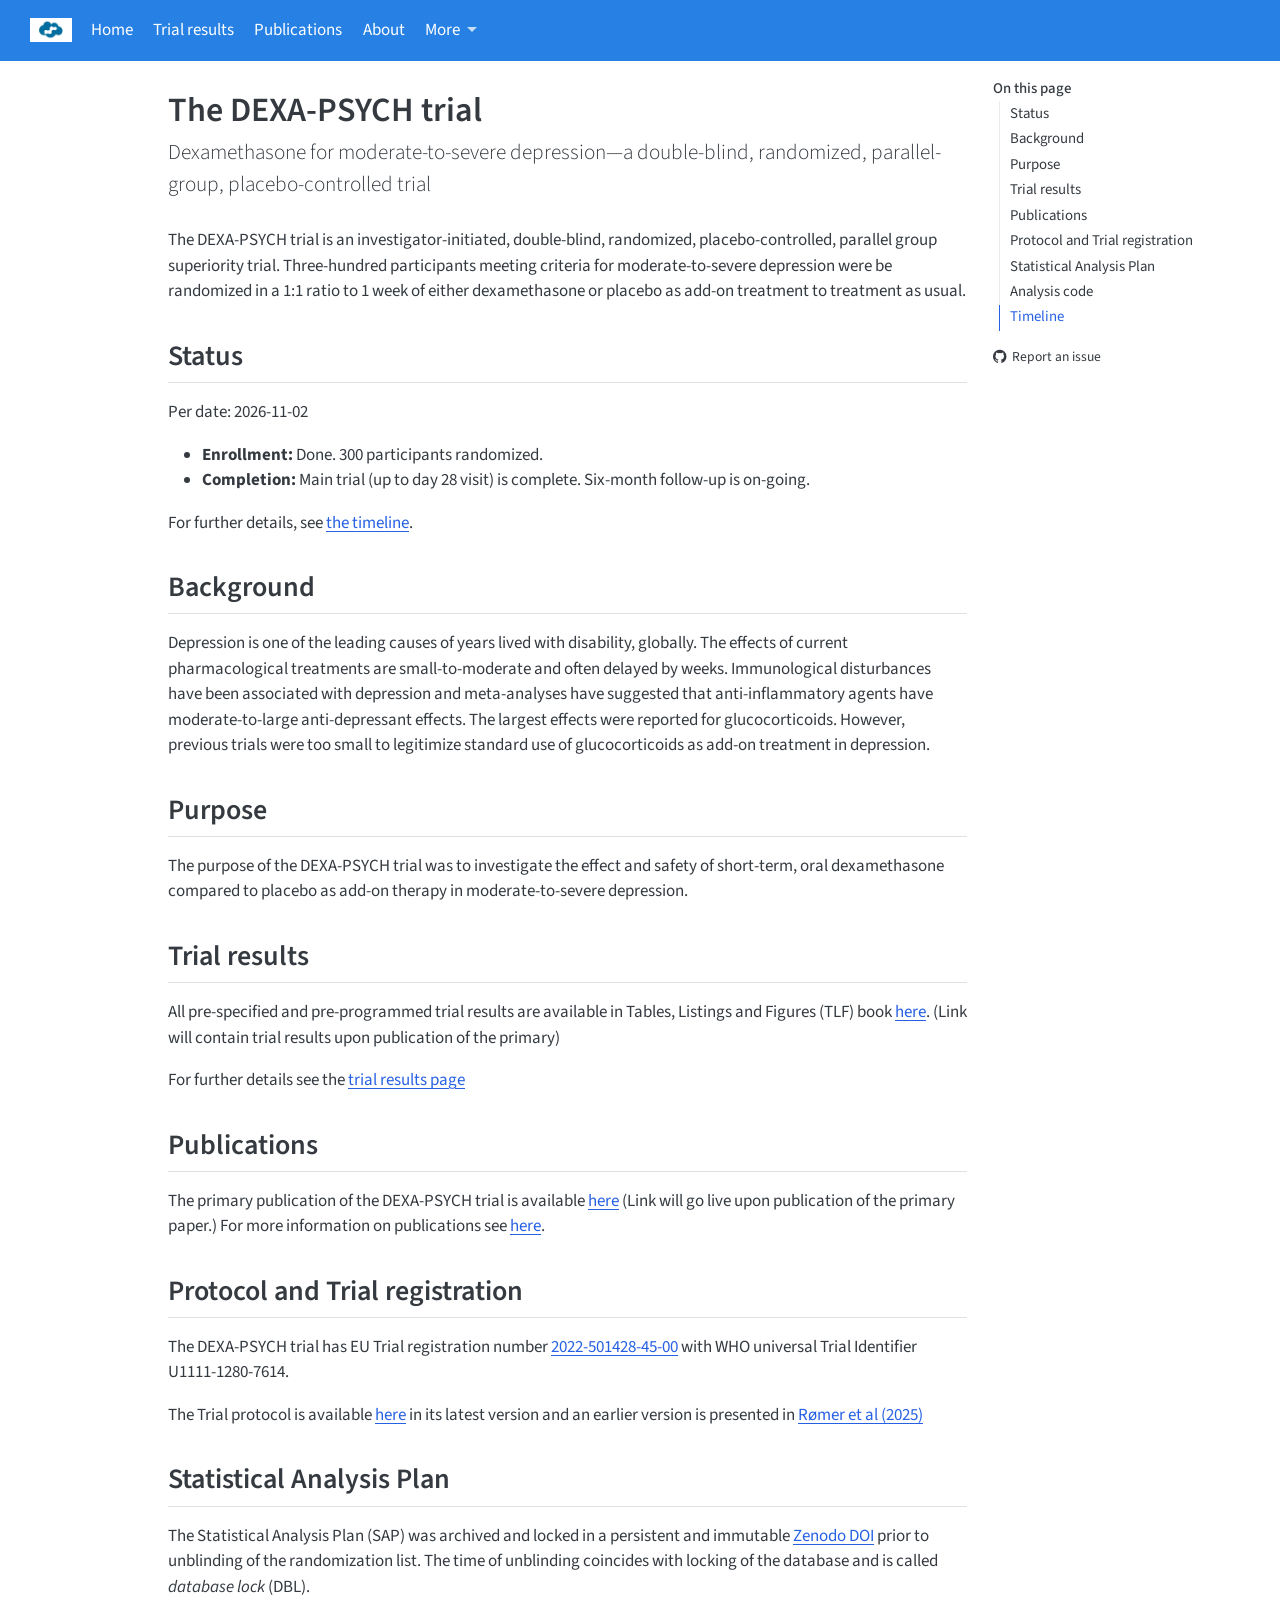
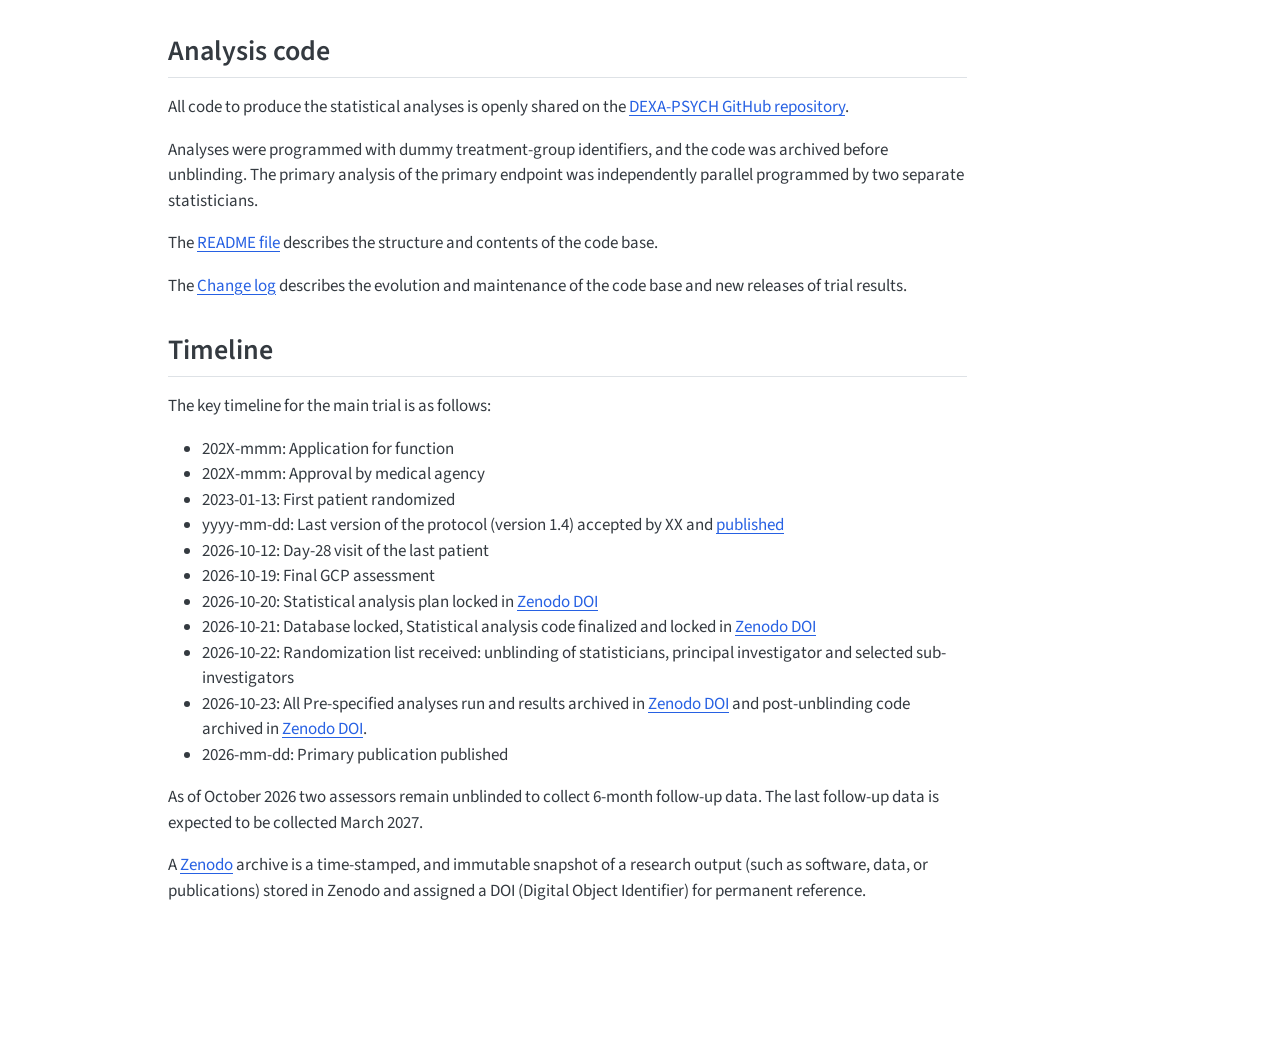
==== commit 5fc40185: "Update website" ====
--- a/docs/index.html
+++ b/docs/index.html
@@ -102,7 +102,7 @@
 <span class="menu-text">Trial results</span></a>
   </li>  
   <li class="nav-item">
-    <a class="nav-link" href="./publications.html"> 
+    <a class="nav-link" href="./publications/publications.html"> 
 <span class="menu-text">Publications</span></a>
   </li>  
   <li class="nav-item">
@@ -140,9 +140,7 @@
     <h2 id="toc-title">On this page</h2>
    
   <ul>
-  <li><a href="#welcome" id="toc-welcome" class="nav-link active" data-scroll-target="#welcome">Welcome</a>
-  <ul class="collapse">
-  <li><a href="#status" id="toc-status" class="nav-link" data-scroll-target="#status">Status</a></li>
+  <li><a href="#status" id="toc-status" class="nav-link active" data-scroll-target="#status">Status</a></li>
   <li><a href="#background" id="toc-background" class="nav-link" data-scroll-target="#background">Background</a></li>
   <li><a href="#purpose" id="toc-purpose" class="nav-link" data-scroll-target="#purpose">Purpose</a></li>
   <li><a href="#trial-results" id="toc-trial-results" class="nav-link" data-scroll-target="#trial-results">Trial results</a></li>
@@ -150,8 +148,7 @@
   <li><a href="#protocol-and-trial-registration" id="toc-protocol-and-trial-registration" class="nav-link" data-scroll-target="#protocol-and-trial-registration">Protocol and Trial registration</a></li>
   <li><a href="#statistical-analysis-plan" id="toc-statistical-analysis-plan" class="nav-link" data-scroll-target="#statistical-analysis-plan">Statistical Analysis Plan</a></li>
   <li><a href="#analysis-code" id="toc-analysis-code" class="nav-link" data-scroll-target="#analysis-code">Analysis code</a></li>
-  <li><a href="#timeline" id="toc-timeline" class="nav-link" data-scroll-target="#timeline">Timeline</a></li>
-  </ul></li>
+  <li><a href="#sec-timeline" id="toc-sec-timeline" class="nav-link" data-scroll-target="#sec-timeline">Timeline</a></li>
   </ul>
 <div class="toc-actions"><ul><li><a href="https://github.com/Biological-and-Precision-Psychiatry/DEXA-PSYCH/issues/new" class="toc-action"><i class="bi bi-github"></i>Report an issue</a></li></ul></div></nav>
     </div>
@@ -178,21 +175,6 @@
 </header>
 
 
-<!-- ------------------------------------------------------------------------ -->
-<!-- > -   [**Primary-Publication**]() (Link will be updated upon publication) -->
-<!-- > -   **EU Trial registration number**:  [2022-501428-45-00](https://euclinicaltrials.eu/ctis-public/view/2022-501428-45-00?lang=en) -->
-<!-- > -   **WHO universal Trial Identifier**: U1111-1280-7614 -->
-<!-- > -   [**Trial protocol**](https://euclinicaltrials.eu/ctis-public/view/2022-501428-45-00?lang=en) (latest version) -->
-<!-- > -   [**Trial protocol**](https://doi.org/10.1186/s13063-025-08989-2) (Journal publication of earlier version) -->
-<!-- > -   [**Statistical Analysis Plan**](https://doi.org/10.5281/zenodo.23343482) -->
-<!-- > -   **Zenodo DOI archives**:  -->
-<!-- >     - [Pre-DBL and post-DBL code](https://doi.org/10.5281/zenodo.23341773) -->
-<!-- >     - [Tables, Listings and Figures for primary publication](https://doi.org/10.5281/zenodo.23350243) (available after primary publication is published) -->
-<!-- >     - [Tables, Listings and Figures for clinical trial report](https://doi.org/10.5281/zenodo.23349388) (available after secondary outcomes are published) -->
-<!-- >     - [Statistical Analysis Plan](https://doi.org/10.5281/zenodo.23343482) -->
-<!-- ------------------------------------------------------------------------ -->
-<section id="welcome" class="level1">
-<h1>Welcome</h1>
 <p>The DEXA-PSYCH trial is an investigator-initiated, double-blind, randomized, placebo-controlled, parallel group superiority trial. Three-hundred participants meeting criteria for moderate-to-severe depression were be randomized in a 1:1 ratio to 1 week of either dexamethasone or placebo as add-on treatment to treatment as usual.</p>
 <section id="status" class="level2">
 <h2 class="anchored" data-anchor-id="status">Status</h2>
@@ -201,7 +183,7 @@
 <li><strong>Enrollment:</strong> Done. 300 participants randomized.</li>
 <li><strong>Completion:</strong> Main trial (up to day 28 visit) is complete. Six-month follow-up is on-going.</li>
 </ul>
-<p>For further details, see <a href="timeline">the timeline</a>.</p>
+<p>For further details, see <a href="#sec-timeline">the timeline</a>.</p>
 </section>
 <section id="background" class="level2">
 <h2 class="anchored" data-anchor-id="background">Background</h2>
@@ -218,7 +200,7 @@
 </section>
 <section id="publications" class="level2">
 <h2 class="anchored" data-anchor-id="publications">Publications</h2>
-<p>The primary publication of the DEXA-PSYCH trial is available <a href="">here</a> (Link will go live upon publication of the primary paper.) For more information on publications see <a href="./publications.html">here</a>.</p>
+<p>The primary publication of the DEXA-PSYCH trial is available <a href="">here</a> (Link will go live upon publication of the primary paper.) For more information on publications see <a href="publications.qmd">here</a>.</p>
 </section>
 <section id="protocol-and-trial-registration" class="level2">
 <h2 class="anchored" data-anchor-id="protocol-and-trial-registration">Protocol and Trial registration</h2>
@@ -236,8 +218,8 @@
 <p>The <a href="https://github.com/Biological-and-Precision-Psychiatry/DEXA-PSYCH/blob/main/README.md">README file</a> describes the structure and contents of the code base.</p>
 <p>The <a href="https://github.com/Biological-and-Precision-Psychiatry/DEXA-PSYCH/blob/main/CHANGELOG.md">Change log</a> describes the evolution and maintenance of the code base and new releases of trial results.</p>
 </section>
-<section id="timeline" class="level2">
-<h2 class="anchored" data-anchor-id="timeline">Timeline</h2>
+<section id="sec-timeline" class="level2">
+<h2 class="anchored" data-anchor-id="sec-timeline">Timeline</h2>
 <p>The key timeline for the main trial is as follows:</p>
 <ul>
 <li>202X-mmm: Application for function</li>
@@ -249,13 +231,13 @@
 <li>2026-10-20: Statistical analysis plan locked in <a href="https://doi.org/10.5281/zenodo.23343482">Zenodo DOI</a></li>
 <li>2026-10-21: Database locked, Statistical analysis code finalized and locked in <a href="https://doi.org/10.5281/zenodo.23341773">Zenodo DOI</a></li>
 <li>2026-10-22: Randomization list received: unblinding of statisticians, principal investigator and selected sub-investigators</li>
-<li>2026-10-23: All Pre-specified analyses run and results archived in immutable <a href="https://doi.org/10.5281/zenodo.23350243">Zenodo DOI</a></li>
+<li>2026-10-23: All Pre-specified analyses run and results archived in <a href="https://doi.org/10.5281/zenodo.23350243">Zenodo DOI</a> and post-unblinding code archived in <a href="https://doi.org/10.5281/zenodo.23587985">Zenodo DOI</a>.</li>
 <li>2026-mm-dd: Primary publication published</li>
 </ul>
-<p>As of October 2026 2 assessors remain unblined to collect 6-month follow-up data. The last follow-up data is expected to be collected March 2027.</p>
-
-
-</section>
+<p>As of October 2026 two assessors remain unblinded to collect 6-month follow-up data. The last follow-up data is expected to be collected March 2027.</p>
+<p>A <a href="https://zenodo.org/">Zenodo</a> archive is a time-stamped, and immutable snapshot of a research output (such as software, data, or publications) stored in Zenodo and assigned a DOI (Digital Object Identifier) for permanent reference.</p>
+
+
 </section>
 
 </main> <!-- /main -->
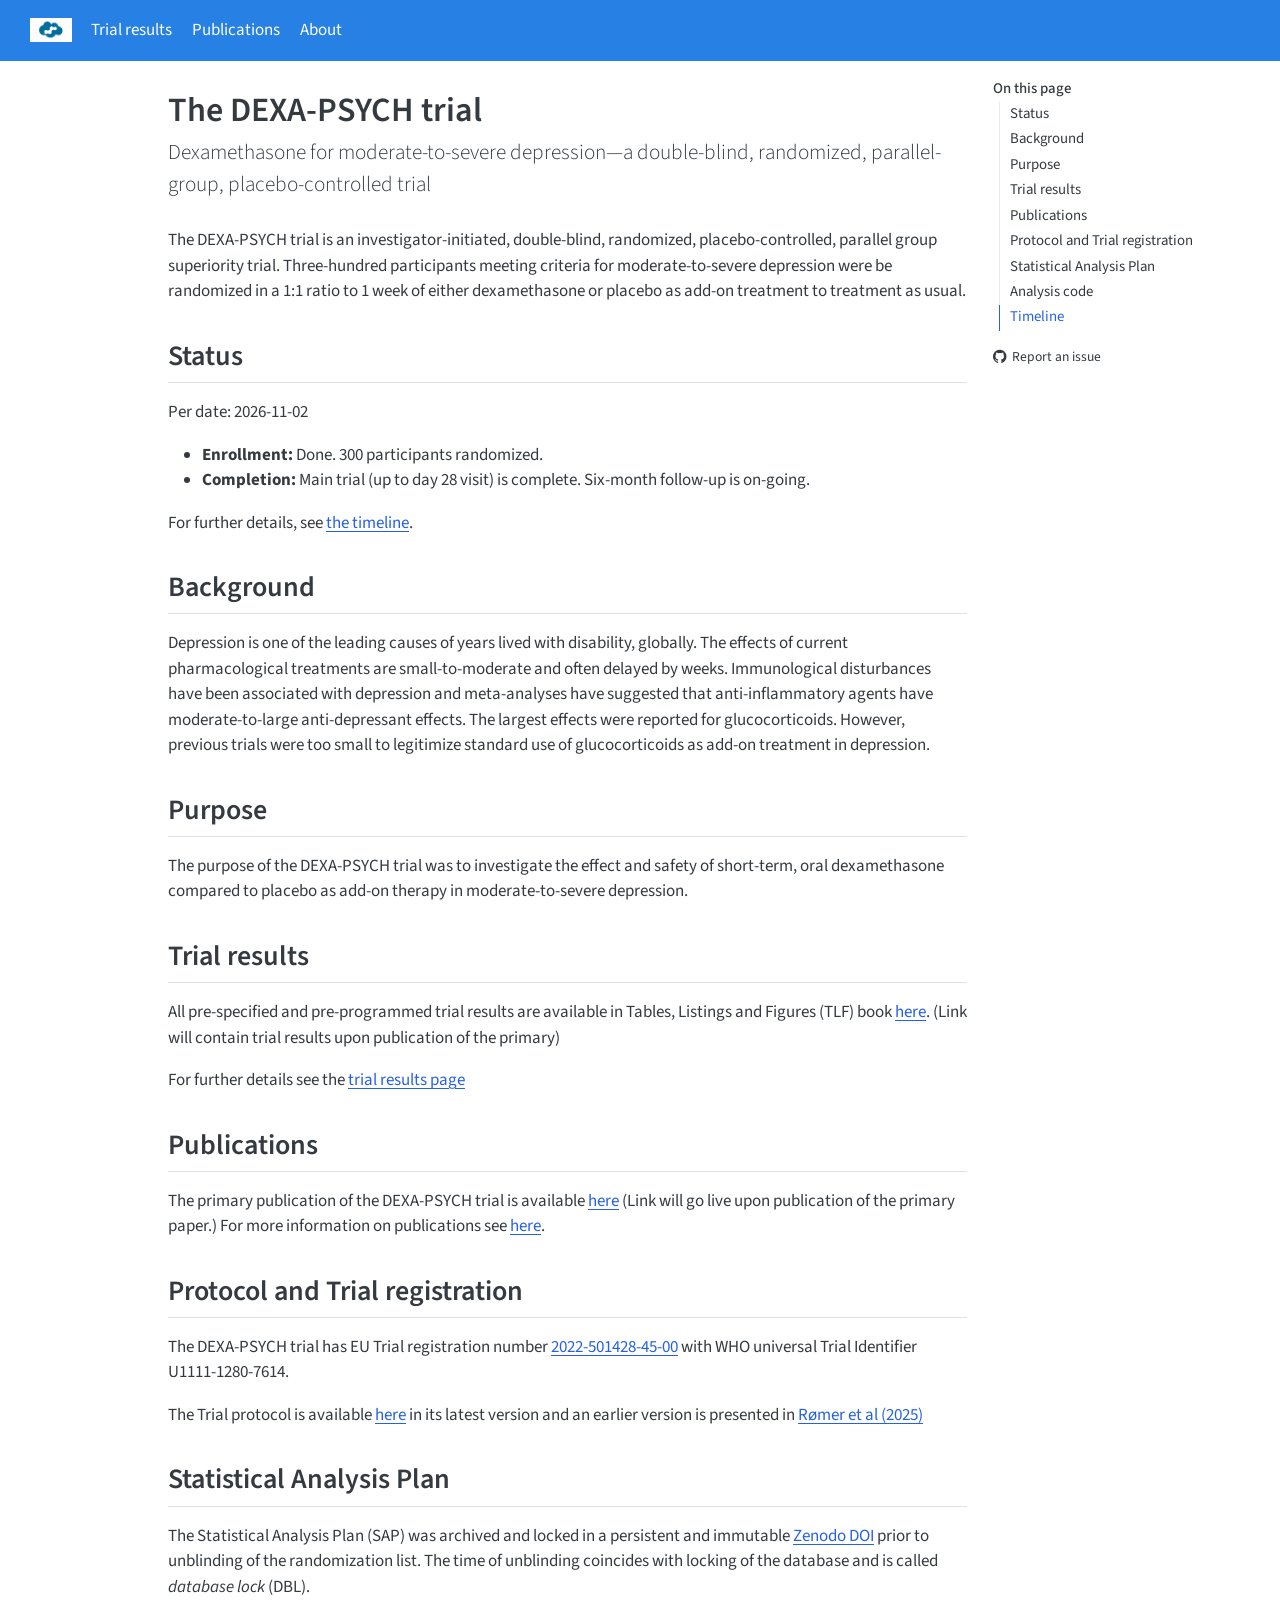
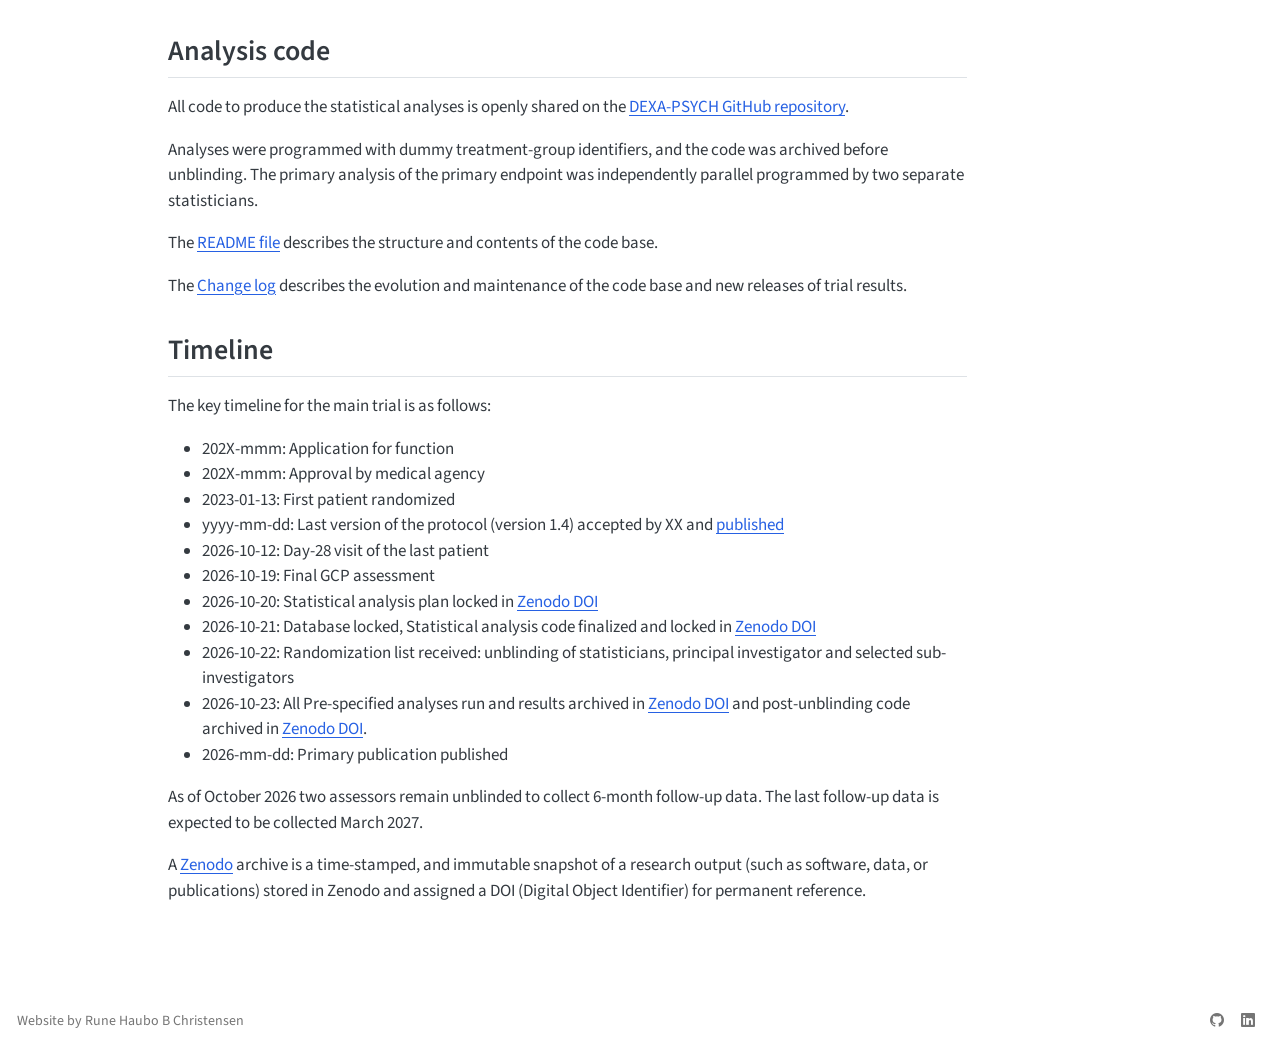
==== commit 0d0a6af5: "update website" ====
--- a/docs/index.html
+++ b/docs/index.html
@@ -94,10 +94,6 @@
           <div class="collapse navbar-collapse" id="navbarCollapse">
             <ul class="navbar-nav navbar-nav-scroll me-auto">
   <li class="nav-item">
-    <a class="nav-link active" href="./index.html" aria-current="page"> 
-<span class="menu-text">Home</span></a>
-  </li>  
-  <li class="nav-item">
     <a class="nav-link" href="./results.html"> 
 <span class="menu-text">Trial results</span></a>
   </li>  
@@ -109,21 +105,6 @@
     <a class="nav-link" href="./about.html"> 
 <span class="menu-text">About</span></a>
   </li>  
-  <li class="nav-item dropdown ">
-    <a class="nav-link dropdown-toggle" href="#" id="nav-menu-more" role="link" data-bs-toggle="dropdown" aria-expanded="false">
- <span class="menu-text">More</span>
-    </a>
-    <ul class="dropdown-menu" aria-labelledby="nav-menu-more">    
-        <li>
-    <a class="dropdown-item" href="./index.html">
- <span class="dropdown-text">The DEXA-PSYCH trial</span></a>
-  </li>  
-        <li>
-    <a class="dropdown-item" href="./about.html">
- <span class="dropdown-text">About</span></a>
-  </li>  
-    </ul>
-  </li>
 </ul>
           </div> <!-- /navcollapse -->
             <div class="quarto-navbar-tools">
@@ -642,8 +623,34 @@
   });
   </script>
 </div> <!-- /content -->
-
-
-
-
-<footer class="footer"><div class="nav-footer"><div class="nav-footer-center"><div class="toc-actions d-sm-block d-md-none"><ul><li><a href="https://github.com/Biological-and-Precision-Psychiatry/DEXA-PSYCH/issues/new" class="toc-action"><i class="bi bi-github"></i>Report an issue</a></li></ul></div></div></div></footer></body></html>+<footer class="footer">
+  <div class="nav-footer">
+    <div class="nav-footer-left">
+<p>Website by Rune Haubo B Christensen</p>
+</div>   
+    <div class="nav-footer-center">
+      &nbsp;
+    <div class="toc-actions d-sm-block d-md-none"><ul><li><a href="https://github.com/Biological-and-Precision-Psychiatry/DEXA-PSYCH/issues/new" class="toc-action"><i class="bi bi-github"></i>Report an issue</a></li></ul></div></div>
+    <div class="nav-footer-right">
+      <ul class="footer-items list-unstyled">
+    <li class="nav-item compact">
+    <a class="nav-link" href="https://github.com/Biological-and-Precision-Psychiatry">
+      <i class="bi bi-github" role="img">
+</i> 
+    </a>
+  </li>  
+    <li class="nav-item compact">
+    <a class="nav-link" href="https://dk.linkedin.com/company/copenhagen-biological-and-precision-psychiatry">
+      <i class="bi bi-linkedin" role="img">
+</i> 
+    </a>
+  </li>  
+</ul>
+    </div>
+  </div>
+</footer>
+
+
+
+
+</body></html>
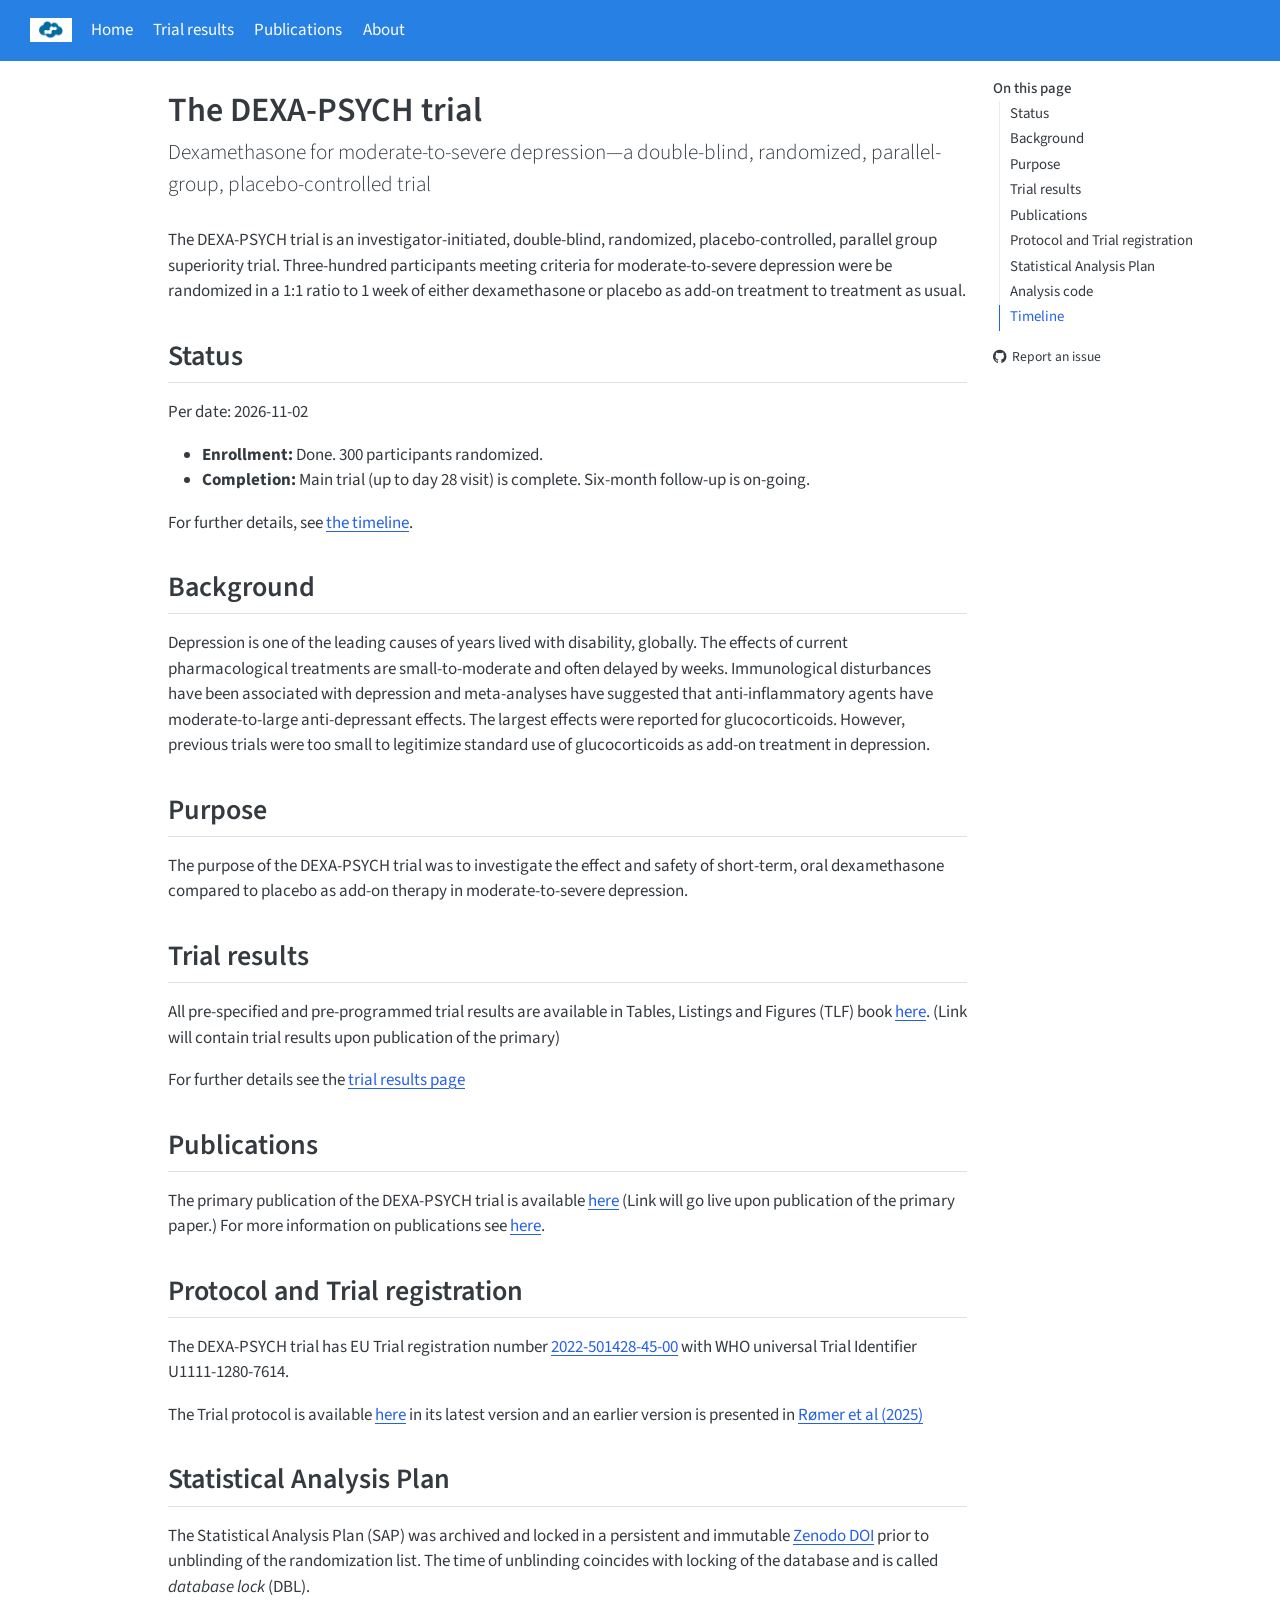
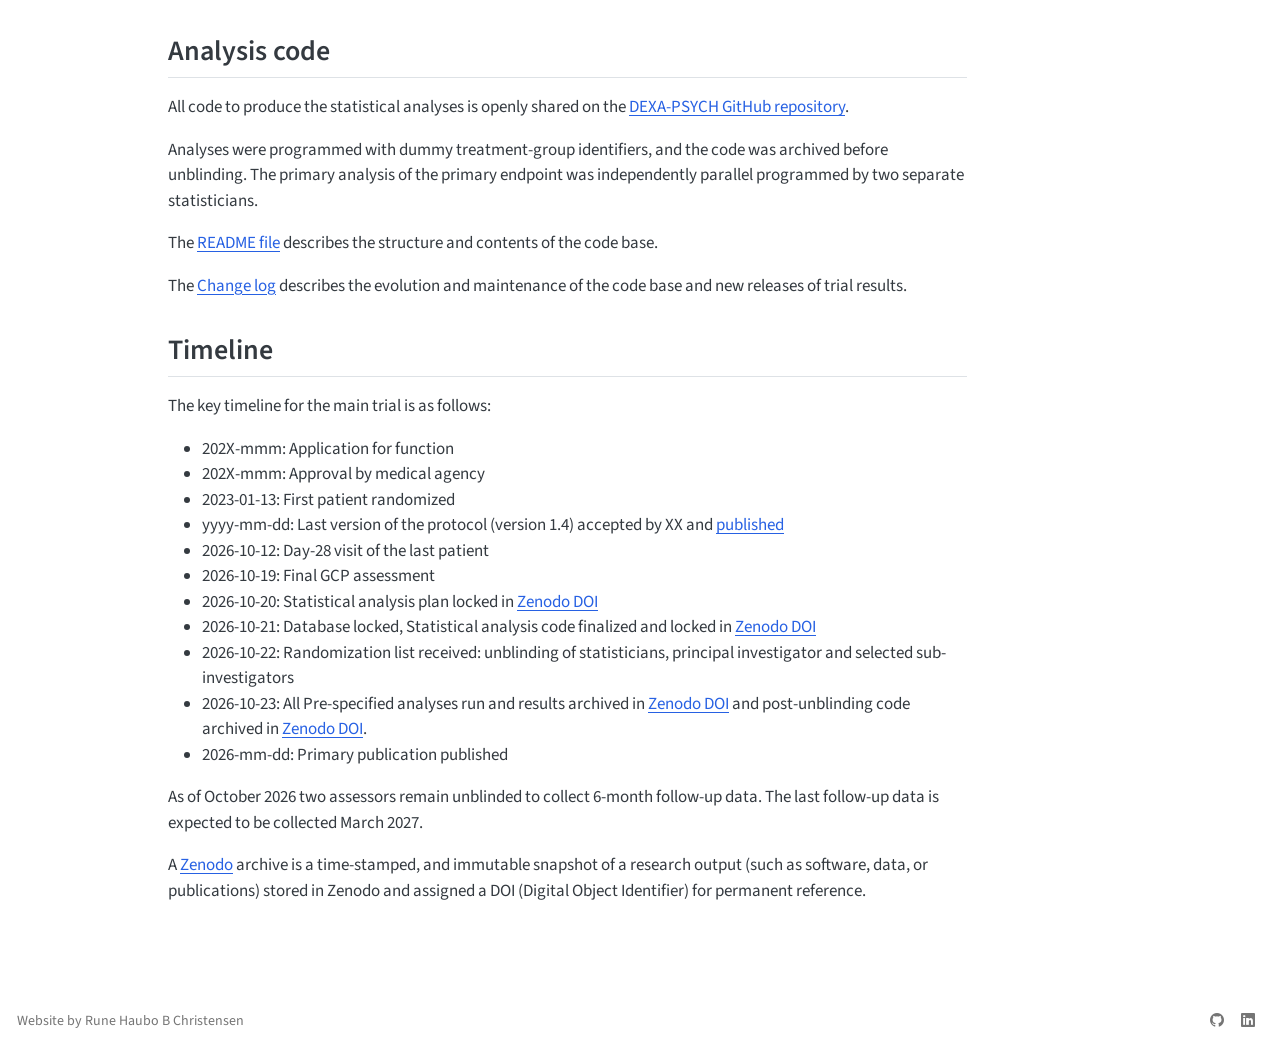
==== commit 3d80a2ef: "Update web-pages" ====
--- a/docs/index.html
+++ b/docs/index.html
@@ -93,6 +93,10 @@
 </button>
           <div class="collapse navbar-collapse" id="navbarCollapse">
             <ul class="navbar-nav navbar-nav-scroll me-auto">
+  <li class="nav-item">
+    <a class="nav-link active" href="./index.html" aria-current="page"> 
+<span class="menu-text">Home</span></a>
+  </li>  
   <li class="nav-item">
     <a class="nav-link" href="./results.html"> 
 <span class="menu-text">Trial results</span></a>
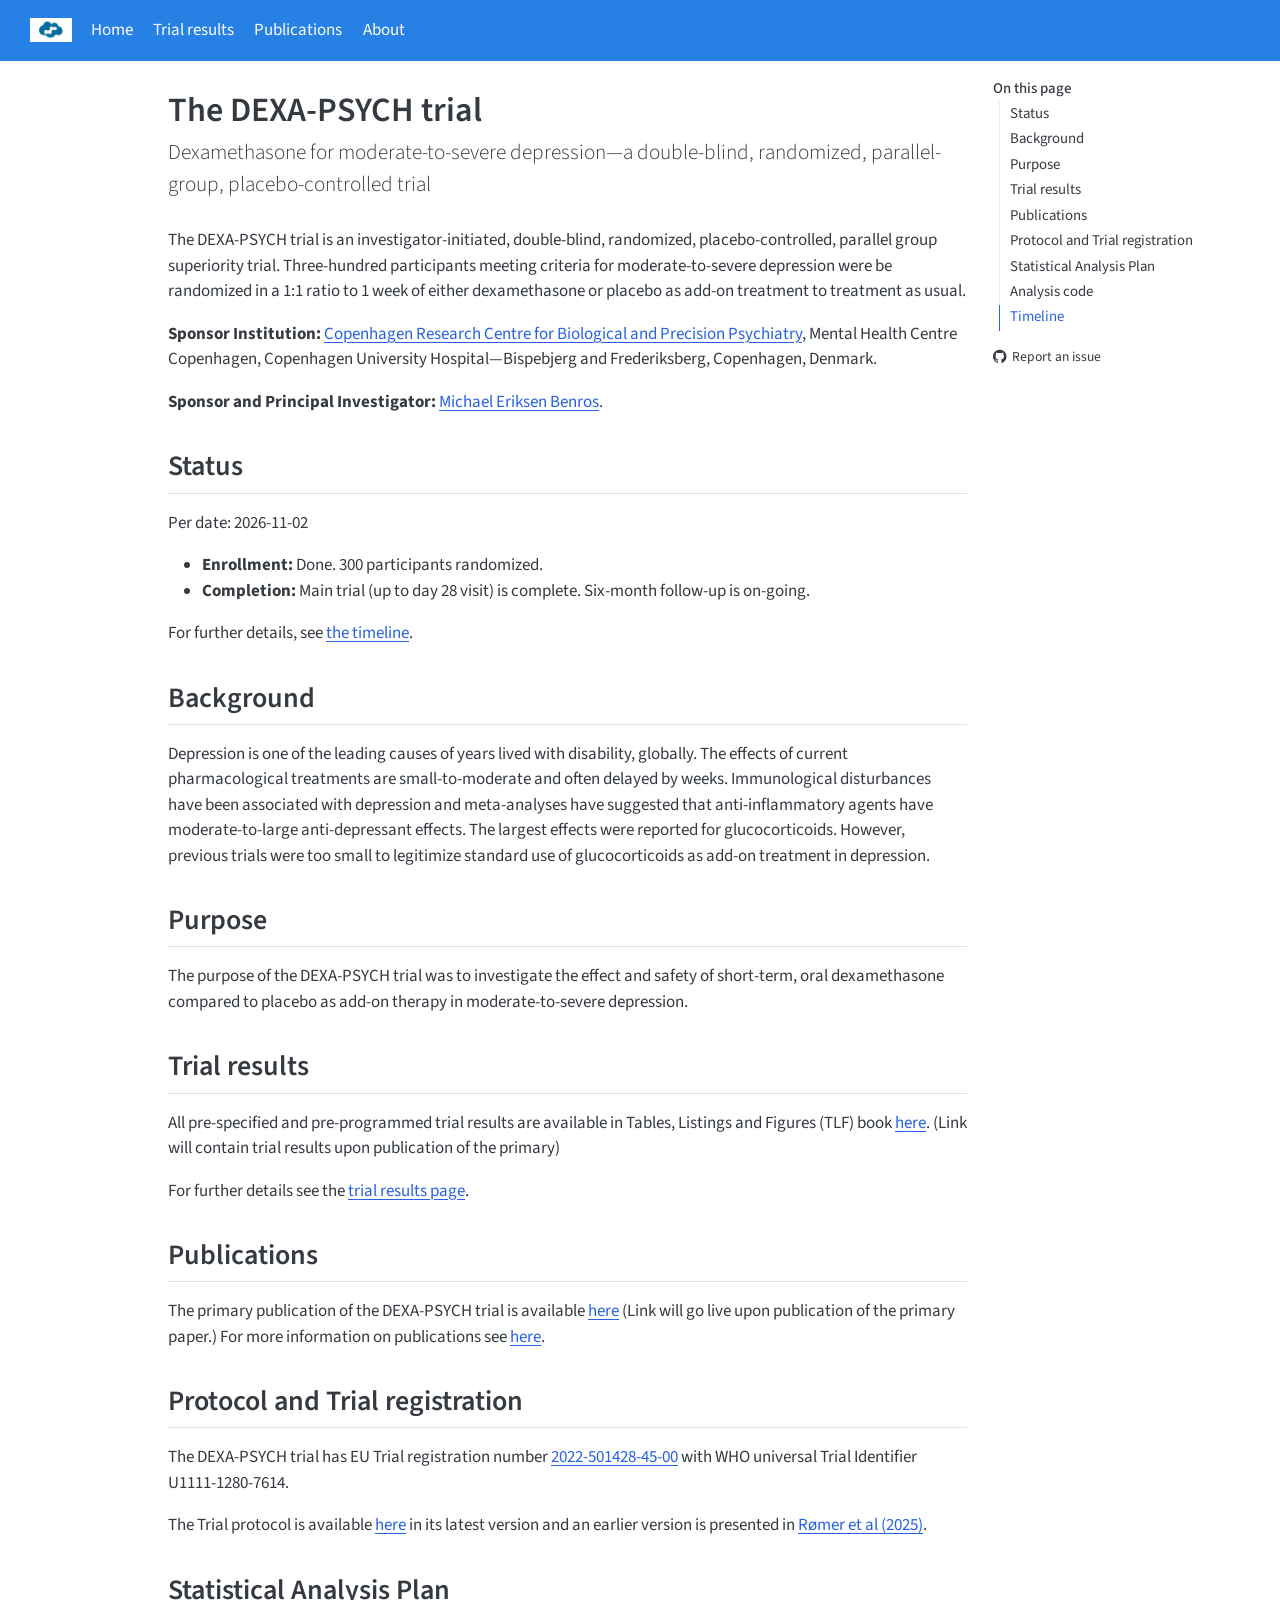
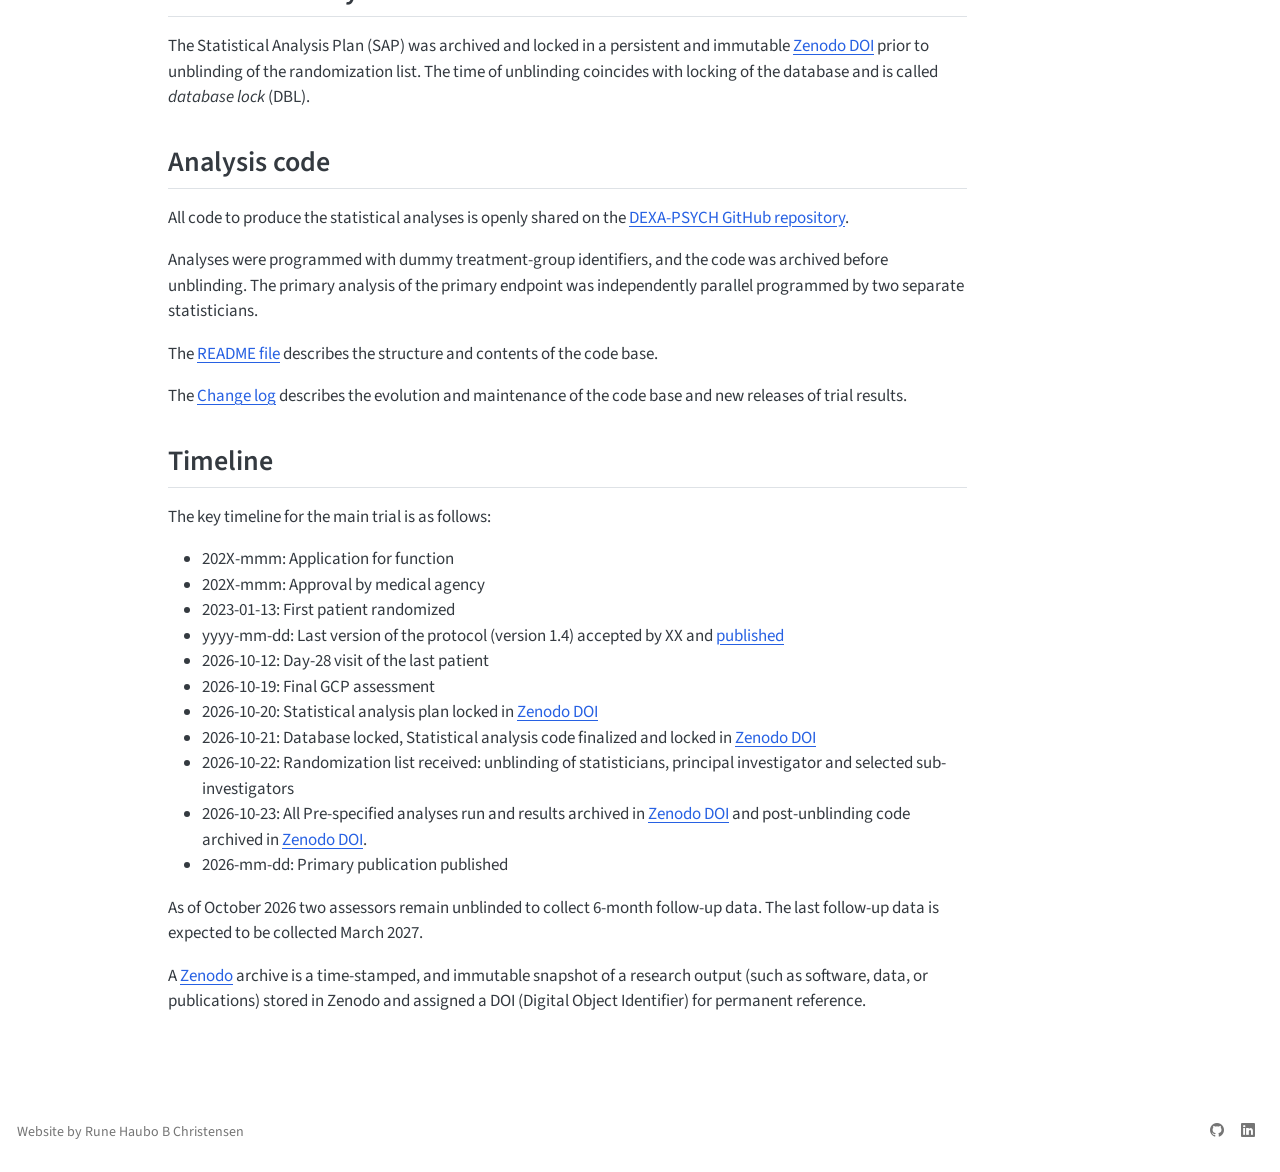
==== commit ea17d193: "Update w Michaels comments" ====
--- a/docs/index.html
+++ b/docs/index.html
@@ -161,6 +161,8 @@
 
 
 <p>The DEXA-PSYCH trial is an investigator-initiated, double-blind, randomized, placebo-controlled, parallel group superiority trial. Three-hundred participants meeting criteria for moderate-to-severe depression were be randomized in a 1:1 ratio to 1 week of either dexamethasone or placebo as add-on treatment to treatment as usual.</p>
+<p><strong>Sponsor Institution:</strong> <a href="https://research.regionh.dk/en/organisations/copenhagen-research-centre-for-biological-and-precision-psychiatr/">Copenhagen Research Centre for Biological and Precision Psychiatry</a>, Mental Health Centre Copenhagen, Copenhagen University Hospital—Bispebjerg and Frederiksberg, Copenhagen, Denmark.</p>
+<p><strong>Sponsor and Principal Investigator:</strong> <a href="./about.html#sponsor-and-principal-investigator">Michael Eriksen Benros</a>.</p>
 <section id="status" class="level2">
 <h2 class="anchored" data-anchor-id="status">Status</h2>
 <p>Per date: 2026-11-02</p>
@@ -181,7 +183,7 @@
 <section id="trial-results" class="level2">
 <h2 class="anchored" data-anchor-id="trial-results">Trial results</h2>
 <p>All pre-specified and pre-programmed trial results are available in Tables, Listings and Figures (TLF) book <a href="tlf-book-pp/latest/index.html">here</a>. (Link will contain trial results upon publication of the primary)</p>
-<p>For further details see the <a href="./results.html">trial results page</a></p>
+<p>For further details see the <a href="./results.html">trial results page</a>.</p>
 </section>
 <section id="publications" class="level2">
 <h2 class="anchored" data-anchor-id="publications">Publications</h2>
@@ -190,7 +192,7 @@
 <section id="protocol-and-trial-registration" class="level2">
 <h2 class="anchored" data-anchor-id="protocol-and-trial-registration">Protocol and Trial registration</h2>
 <p>The DEXA-PSYCH trial has EU Trial registration number <a href="https://euclinicaltrials.eu/ctis-public/view/2022-501428-45-00?lang=en">2022-501428-45-00</a> with WHO universal Trial Identifier U1111-1280-7614.</p>
-<p>The Trial protocol is available <a href="https://euclinicaltrials.eu/ctis-public/view/2022-501428-45-00?lang=en">here</a> in its latest version and an earlier version is presented in <a href="https://doi.org/10.1186/s13063-025-08989-2">Rømer et al (2025)</a></p>
+<p>The Trial protocol is available <a href="https://euclinicaltrials.eu/ctis-public/view/2022-501428-45-00?lang=en">here</a> in its latest version and an earlier version is presented in <a href="https://doi.org/10.1186/s13063-025-08989-2">Rømer et al (2025)</a>.</p>
 </section>
 <section id="statistical-analysis-plan" class="level2">
 <h2 class="anchored" data-anchor-id="statistical-analysis-plan">Statistical Analysis Plan</h2>
